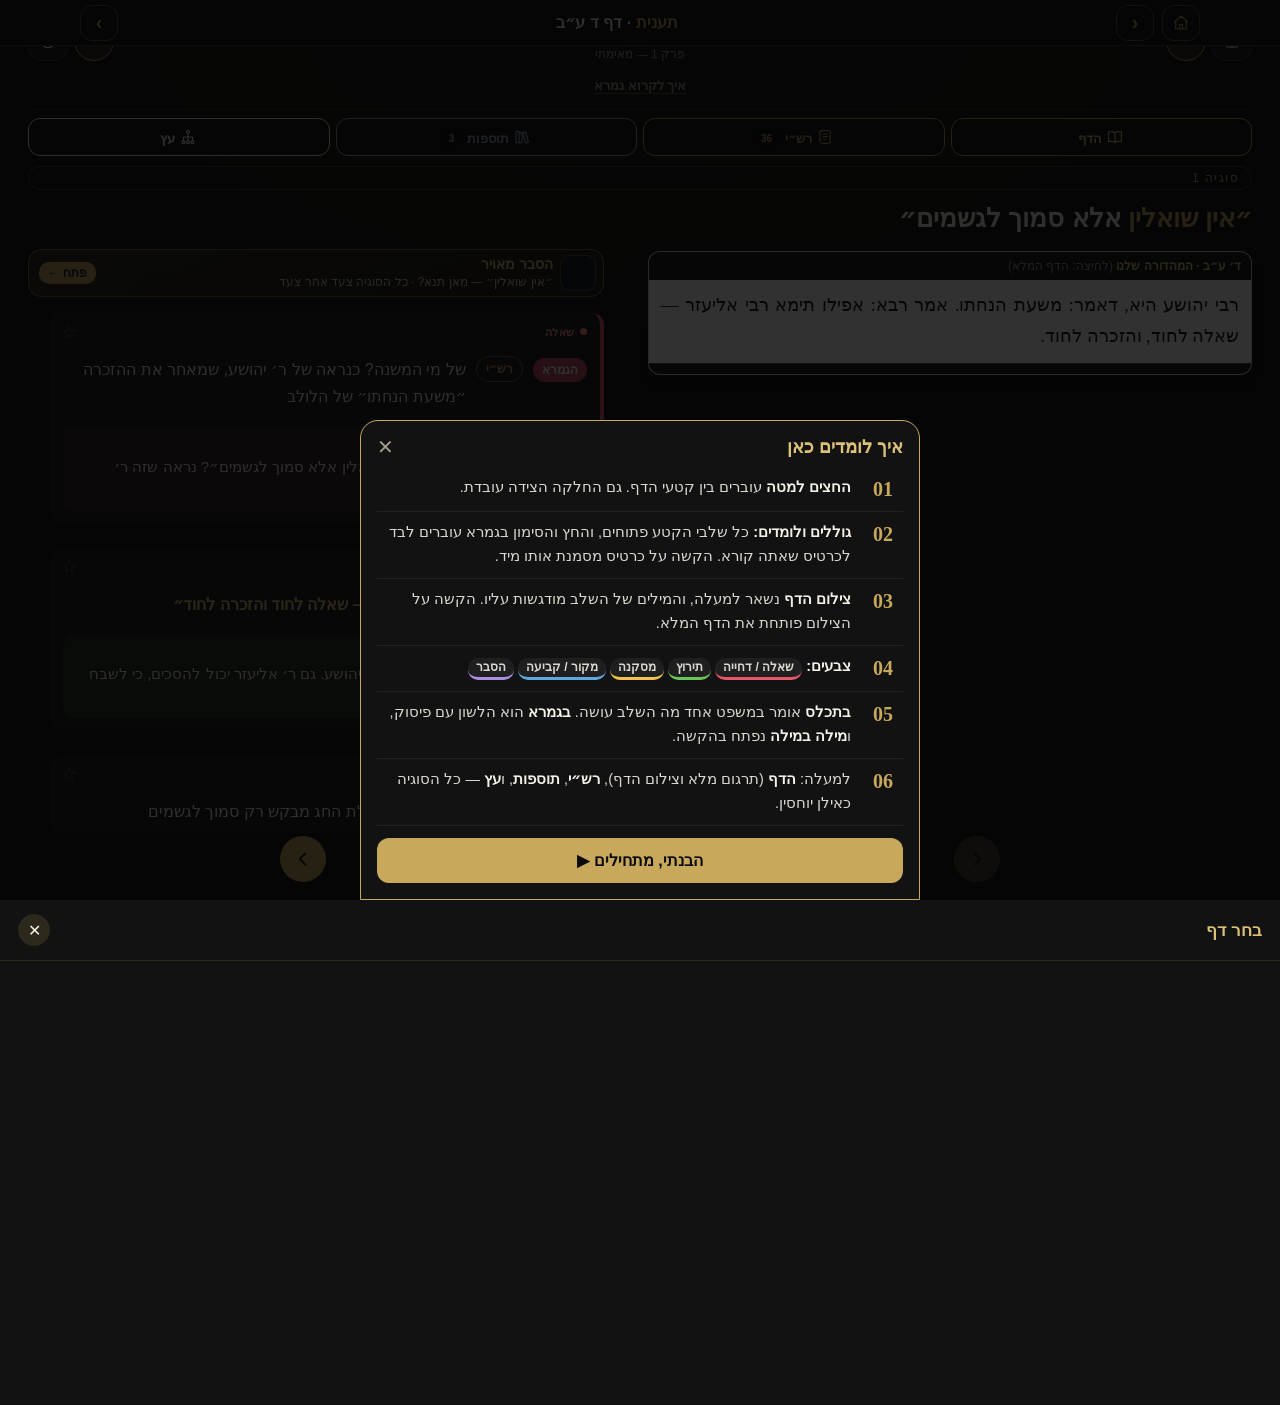
==== taanit.html @ 187f2698 "דף י״א ע״א: כל התוכן, רש״י ותוספות שורה־שורה, עץ, אנשים, ״זה מול זה״, שני איורים Co-Authored-By: Cla" ====
<!DOCTYPE html>
<html lang="he" dir="rtl">
<head>
<!-- ✳️ הקובץ נוצר אוטומטית (.claude/tools/build.py). עורכים רק את המקור. -->
<meta charset="UTF-8">
<meta name="theme-color" content="#0a0a0a">
<!-- 🔒 אבטחה (כמו ביומן של רינת, בלי סיסמה) -->
<meta http-equiv="Content-Security-Policy" content="default-src 'self'; script-src 'self' 'unsafe-inline'; style-src 'self' 'unsafe-inline' https://fonts.googleapis.com; font-src 'self' data: https://fonts.gstatic.com; img-src 'self' data: blob: https://pinto1212121212-create.github.io; connect-src 'self'; media-src 'self'; frame-src 'none'; worker-src 'self'; manifest-src 'self'; object-src 'none'; base-uri 'self'; form-action 'none'; upgrade-insecure-requests">
<meta http-equiv="X-Content-Type-Options" content="nosniff">
<meta name="referrer" content="strict-origin-when-cross-origin">
<meta http-equiv="Permissions-Policy" content="geolocation=(), microphone=(), camera=(), payment=(), usb=()">
<meta name="viewport" content="width=device-width, initial-scale=1.0, viewport-fit=cover">
<title>תענית — אנימציה לכל המסכת</title>
<script>/* כשהלימוד ייפתח בדף המלא — לא מציגים לרגע את התצוגה הרגילה (בלי ״קפיצה״ בכניסה) */
try { if (sessionStorage.getItem('gemara:pomode3') !== '0' && localStorage.getItem('gemara:help') && !/-daf/.test(location.hash)) { document.documentElement.classList.add('po-boot'); setTimeout(() => document.documentElement.classList.remove('po-boot'), 3000); } } catch (e) {}</script>
<style>html.po-boot, html.po-boot body { background: #0a0a0a; } html.po-boot body > *:not(#edOverlay):not(#photoOverlay) { visibility: hidden; }</style>
<link rel="preconnect" href="https://fonts.googleapis.com">
<link rel="preconnect" href="https://fonts.gstatic.com" crossorigin>
<link href="https://fonts.googleapis.com/css2?family=Frank+Ruhl+Libre:wght@400;700;900&display=swap" rel="stylesheet"><link href="https://fonts.googleapis.com/css2?family=Heebo:wght@400;500;700;900&display=swap" rel="stylesheet"><link href="https://fonts.googleapis.com/css2?family=Noto+Rashi+Hebrew:wght@400;700&display=swap" rel="stylesheet">
<link rel="stylesheet" href="theme.css">
<script src="prefs.js"></script>
<link rel="manifest" href="manifest.webmanifest">
<link rel="icon" href="icons/icon-192.png">
<link rel="apple-touch-icon" href="icons/apple-touch-icon.png">
<meta name="apple-mobile-web-app-capable" content="yes">
<meta name="apple-mobile-web-app-title" content="הגמרא שלי">
<meta name="apple-mobile-web-app-status-bar-style" content="black-translucent">
<script>if ('serviceWorker' in navigator && location.protocol === 'https:') { const had = !!navigator.serviceWorker.controller; window.addEventListener('load', () => navigator.serviceWorker.register('sw.js').then(r => r.update()).catch(() => {}));
  // גרסה חדשה של האתר נכנסה לפעולה: טוענים מחדש פעם אחת, כדי שיראו אותה מיד
  navigator.serviceWorker.addEventListener('controllerchange', () => { try { if (had && !sessionStorage.getItem('gemara:swrl')) { sessionStorage.setItem('gemara:swrl', '1'); location.reload(); } } catch (e) {} }); }</script>
<style>
  :root {
    --ink: var(--t-bg);
    --ink-2: var(--t-bg-2);
    --parchment: var(--t-text);
    --parchment-soft: var(--t-text-soft);
    --parchment-dim: var(--t-text-dim);
    --gold: var(--t-gold);
    --gold-bright: var(--t-gold-b);
    --gold-deep: var(--t-gold-deep);
    --gold-shadow: #5a4220;
    --crimson: #c14a5a;
    --crimson-glow: #e87080;
    --sage: #88b27a;
    --sage-glow: #a5cc97;
    --sky: #7fb3d5;
    --sky-glow: #a5cce0;
    --warm: #e89a6d;
    --flame: #ff9844;
    --rashi: #c89568;
    --tosafot: #8fa9c4;
  }

  * { margin: 0; padding: 0; box-sizing: border-box; -webkit-tap-highlight-color: transparent; }

  html, body {
    background: var(--ink);
    color: var(--parchment);
    font-family: 'Heebo', sans-serif;
    min-height: 100vh;
    overflow-x: clip;
    -webkit-font-smoothing: antialiased;
  }

  body {
    background:
      radial-gradient(ellipse at 50% -10%, rgba(200,168,90,0.13) 0%, transparent 55%),
      radial-gradient(ellipse at 100% 100%, rgba(200,168,90,0.10) 0%, transparent 50%),
      linear-gradient(180deg, #0a0a0a 0%, #121212 60%, #0a0a0a 100%);
    min-height: 100vh;
  }

  .app {
    max-width: 720px;
    margin: 0 auto;
    padding: 12px 16px 110px;
  }

  /* ===== Header with navigator ===== */
  header {
    text-align: center;
    padding: 8px 0 14px;
    border-bottom: 1px solid rgba(200,168,90,0.18);
    margin-bottom: 16px;
  }

  .masechet-name {
    font-family: 'Frank Ruhl Libre', serif;
    font-size: clamp(30px, 9vw, 42px);
    line-height: 1.15;
    color: var(--gold-bright);
    font-weight: 900;
    letter-spacing: 0.02em;
    text-shadow: 0 2px 14px rgba(200,168,90,0.25);
    text-wrap: balance;
  }
  .masechet-name small {
    display: block;
    font-family: 'Heebo', sans-serif;
    font-size: 12px;
    font-weight: 700;
    letter-spacing: 0.25em;
    color: var(--gold);
    margin-bottom: 2px;
  }

  .daf-nav {
    display: grid;
    grid-template-columns: auto 1fr auto;
    gap: 10px;
    align-items: center;
    margin-top: 10px;
  }

  .nav-arrow {
    background: rgba(200,168,90,0.15);
    border: 1px solid var(--gold);
    color: var(--gold-bright);
    width: 38px;
    height: 38px;
    border-radius: 50%;
    font-size: 16px;
    cursor: pointer;
    display: flex;
    align-items: center;
    justify-content: center;
    transition: background 0.2s, transform 0.15s;
  }
  .nav-arrow:active { transform: scale(0.92); }
  .nav-arrow:disabled { opacity: 0.3; }

  .daf-display {
    text-align: center;
    cursor: pointer;
  }
  .daf-display:active { opacity: 0.7; }

  .daf-display h1 {
    font-family: 'Frank Ruhl Libre', serif;
    font-weight: 900;
    font-size: clamp(18px, 5vw, 22px);
    color: var(--parchment);
  }

  .daf-display .perek-name {
    font-size: 11px;
    color: var(--parchment-dim);
    margin-top: 2px;
  }

  /* ===== Action bar (Translation/Rashi/Tosafot) ===== */
  .action-bar {
    display: grid;
    grid-template-columns: 1fr 1fr 1fr;
    gap: 8px;
    margin-bottom: 16px;
  }

  .action-btn {
    padding: 12px 8px;
    border-radius: 10px;
    border: 1.5px solid;
    background: rgba(8,8,8,0.5);
    color: var(--parchment);
    font-family: 'Heebo', sans-serif;
    font-weight: 700;
    font-size: 13px;
    cursor: pointer;
    transition: background 0.2s, transform 0.15s;
    display: flex;
    align-items: center;
    justify-content: center;
    gap: 6px;
  }

  .action-btn:active { transform: scale(0.97); }

  .action-btn.trans {
    border-color: var(--gold);
    color: var(--gold-bright);
  }
  .action-btn.trans:hover { background: rgba(200,168,90,0.15); }

  .action-btn.rashi {
    border-color: var(--rashi);
    color: var(--rashi);
  }
  .action-btn.rashi:hover { background: rgba(200,149,104,0.15); }

  .action-btn.tos {
    border-color: var(--tosafot);
    color: var(--tosafot);
  }
  .action-btn.tos:hover { background: rgba(143,169,196,0.15); }

  .action-btn .count {
    background: rgba(0,0,0,0.3);
    padding: 2px 7px;
    border-radius: 10px;
    font-size: 11px;
    font-weight: 700;
  }

  .action-btn.disabled {
    opacity: 0.4;
    cursor: not-allowed;
  }

  /* ===== Translation modal styling ===== */
  .modal.trans { border-top-color: var(--gold); }
  .modal.trans .modal-title { color: var(--gold-bright); }

  .trans-section-header {
    font-weight: 700;
    font-size: 15px;
    color: var(--gold);
    margin: 18px 0 10px;
    padding: 8px 12px;
    background: rgba(200,168,90,0.1);
    border-radius: 6px;
    text-align: center;
    letter-spacing: 0.02em;
  }

  .trans-section-header:first-child { margin-top: 0; }

  .trans-entry {
    margin-bottom: 12px;
    background: rgba(8,8,8,0.6);
    border-radius: 10px;
    padding: 12px 14px;
    border-right: 2px solid var(--gold-deep);
  }

  .trans-aram {
    font-family: 'Frank Ruhl Libre', serif;
    font-size: 17px;
    line-height: 1.85;
    color: var(--gold-bright);
    margin-bottom: 10px;
    padding-bottom: 10px;
    border-bottom: 1px dashed rgba(200,168,90,0.3);
  }

  .trans-heb {
    font-size: 14.5px;
    line-height: 1.75;
    color: var(--parchment-soft);
  }
  .trans-heb strong { color: var(--gold-bright); }

  .trans-summary {
    font-style: italic;
    font-size: 14px;
    color: var(--parchment-dim);
    padding: 10px 14px;
    background: rgba(200,168,90,0.04);
    border-radius: 8px;
    margin-bottom: 12px;
    border-right: 2px dashed var(--gold-deep);
    line-height: 1.65;
  }

  .trans-note {
    margin-top: 16px;
    padding: 10px 14px;
    background: rgba(127,179,213,0.06);
    border: 1px dashed var(--sky);
    border-radius: 8px;
    font-size: 12.5px;
    color: var(--parchment-dim);
    line-height: 1.6;
  }
  .trans-note strong { color: var(--sky-glow); }

  /* ===== Stage ===== */
  .stage { position: relative; min-height: 60vh; }
  .scene { display: none; }
  .scene.active {
    display: block;
    animation: gentleFade 0.3s ease-out both;
  }
  @keyframes gentleFade { from { opacity: 0; } to { opacity: 1; } }

  .scene-tag {
    display: inline-block;
    background: var(--gold-deep);
    color: var(--parchment);
    font-size: 12px;
    font-weight: 700;
    padding: 4px 12px;
    border-radius: 12px;
    margin-bottom: 12px;
  }
  .scene-tag.q { background: var(--crimson); }
  .scene-tag.a { background: var(--sage); color: var(--ink); }
  .scene-tag.surprise { background: var(--flame); color: var(--ink); }

  .scene-title {
    font-family: 'Heebo', sans-serif;
    font-weight: 900;
    font-size: clamp(20px, 5.4vw, 26px);
    color: var(--gold-bright);
    margin-bottom: 12px;
    line-height: 1.25;
  }
  .scene-title .accent { color: var(--parchment); }
  .scene-title .flame-c { color: var(--flame); }
  .scene-title .water-c { color: var(--sky-glow); }

  .story {
    font-size: 16px;
    line-height: 1.8;
    color: var(--parchment-soft);
    margin-bottom: 12px;
  }
  .story p { margin-bottom: 11px; }
  .story strong { color: var(--gold-bright); font-weight: 700; }
  .story em { color: var(--parchment); background: rgba(200,168,90,0.1); padding: 0 4px; border-radius: 3px; font-style: normal; }

  .pic {
    margin: 14px 0;
    padding: 14px 10px;
    background: radial-gradient(ellipse at center, rgba(200,168,90,0.08), transparent 75%);
    border-radius: 12px;
    text-align: center;
  }
  .pic svg { max-width: 100%; height: auto; }
  .pic-caption {
    font-size: 12px;
    color: var(--gold);
    margin-top: 6px;
    font-weight: 500;
  }

  .bubble {
    background: rgba(200,168,90,0.1);
    border: 2px solid var(--gold);
    border-radius: 14px;
    padding: 12px 14px;
    margin: 12px 0;
    font-size: 15px;
    line-height: 1.7;
    color: var(--parchment);
  }
  .bubble.question { border-color: var(--crimson); background: rgba(193,74,90,0.08); }
  .bubble.answer { border-color: var(--sage); background: rgba(136,178,122,0.08); }
  .bubble.surprise { border-color: var(--flame); background: rgba(255,152,68,0.1); }

  .bubble-label {
    display: inline-block;
    font-size: 11px;
    font-weight: 700;
    padding: 3px 10px;
    border-radius: 10px;
    margin-bottom: 6px;
    background: var(--gold);
    color: var(--ink);
  }
  .bubble.question .bubble-label { background: var(--crimson); color: var(--parchment); }
  .bubble.answer .bubble-label { background: var(--sage); color: var(--ink); }
  .bubble.surprise .bubble-label { background: var(--flame); color: var(--ink); }

  .keyidea {
    background: linear-gradient(135deg, rgba(200,168,90,0.12), rgba(200,168,90,0.04));
    border: 2px dashed var(--gold);
    border-radius: 12px;
    padding: 12px 14px;
    margin: 12px 0;
    text-align: center;
  }
  .keyidea-label {
    font-size: 12px;
    color: var(--gold-bright);
    font-weight: 700;
    letter-spacing: 0.1em;
    margin-bottom: 6px;
  }
  .keyidea p { font-size: 15px; line-height: 1.6; color: var(--parchment); }
  .keyidea strong { color: var(--gold-bright); }

  /* List items */
  .m-item {
    display: grid;
    grid-template-columns: 28px 32px 1fr;
    gap: 10px;
    align-items: center;
    padding: 10px 12px;
    background: rgba(8,8,8,0.4);
    border-right: 2px solid var(--gold);
    border-radius: 4px;
    margin-bottom: 6px;
  }
  .m-item .m-num { font-size: 13px; color: var(--gold); text-align: center; font-weight: 700; }
  .m-item svg { width: 28px; height: 28px; color: var(--gold); }
  .m-name { font-weight: 700; font-size: 15px; color: var(--parchment); }
  .m-note { font-size: 11.5px; color: var(--parchment-dim); margin-top: 2px; }

  .vs-grid {
    display: grid;
    grid-template-columns: 1fr 1fr;
    gap: 8px;
    margin: 12px 0;
  }
  .vs-card { padding: 10px; border-radius: 10px; text-align: center; }
  .vs-card.a { background: rgba(200,168,90,0.1); border: 1.5px solid var(--gold); }
  .vs-card.b { background: rgba(127,179,213,0.1); border: 1.5px solid var(--sky); }
  .vs-card .emoji { font-size: 26px; margin-bottom: 4px; }
  .vs-card h5 { font-size: 14px; font-weight: 700; margin-bottom: 3px; }
  .vs-card.a h5 { color: var(--gold-bright); }
  .vs-card.b h5 { color: var(--sky-glow); }
  .vs-card p { font-size: 12.5px; color: var(--parchment-soft); line-height: 1.5; }

  .sage-quote {
    background: rgba(8,8,8,0.5);
    border-left: 3px solid var(--gold-bright);
    border-radius: 4px;
    padding: 10px 12px;
    margin: 10px 0;
  }
  .sage-quote .sage-name { font-weight: 700; color: var(--gold-bright); font-size: 13px; margin-bottom: 4px; }
  .sage-quote p { font-size: 14px; line-height: 1.6; color: var(--parchment); }

  /* ===== Empty state for stubs ===== */
  .stub {
    text-align: center;
    padding: 50px 20px;
  }
  .stub-icon { font-size: 56px; margin-bottom: 14px; opacity: 0.5; }
  .stub h3 {
    font-family: 'Heebo', sans-serif;
    font-weight: 700;
    font-size: 22px;
    color: var(--gold-bright);
    margin-bottom: 8px;
  }
  .stub p {
    color: var(--parchment-dim);
    font-size: 15px;
    line-height: 1.6;
    max-width: 360px;
    margin: 0 auto 20px;
  }
  .stub .stub-perek {
    background: rgba(200,168,90,0.08);
    border: 1px solid rgba(200,168,90,0.25);
    padding: 12px 16px;
    border-radius: 8px;
    display: inline-block;
    margin-top: 10px;
  }
  .stub .stub-perek-label {
    font-size: 11px;
    color: var(--gold);
    letter-spacing: 0.2em;
    margin-bottom: 4px;
  }
  .stub .stub-back { display: inline-block; margin-top: 6px; padding: 10px 18px; min-height: 44px; border-radius: 12px; background: var(--gold, #c8a85a); color: #0a0a0a; font-weight: 800; text-decoration: none; }
  .stub .stub-perek-name {
    font-size: 16px;
    color: var(--parchment);
    font-weight: 700;
  }

  /* ===== Modal ===== */
  .modal-overlay {
    position: fixed;
    inset: 0;
    background: rgba(0,0,0,0.7);
    z-index: 50;
    opacity: 0;
    pointer-events: none;
    transition: opacity 0.25s;
  }
  .modal-overlay.open {
    opacity: 1;
    pointer-events: auto;
  }

  .modal {
    position: fixed;
    bottom: 0;
    right: 0;
    left: 0;
    max-height: 90vh;
    background: var(--ink-2);
    border-top: 2px solid;
    border-radius: 18px 18px 0 0;
    z-index: 51;
    transform: translateY(100%);
    transition: transform 0.3s cubic-bezier(0.2, 0.7, 0.2, 1);
    display: flex;
    flex-direction: column;
  }
  .modal.open { transform: translateY(0); }
  .modal.rashi { border-top-color: var(--rashi); }
  .modal.tos { border-top-color: var(--tosafot); }

  .modal-handle {
    width: 40px;
    height: 4px;
    background: rgba(200,168,90,0.4);
    border-radius: 2px;
    margin: 10px auto 0;
  }

  .modal-header {
    padding: 12px 18px 14px;
    display: flex;
    align-items: center;
    justify-content: space-between;
    border-bottom: 1px solid rgba(200,168,90,0.15);
  }
  .modal-title {
    font-family: 'Heebo', sans-serif;
    font-weight: 900;
    font-size: 20px;
  }
  .modal.rashi .modal-title { color: var(--rashi); }
  .modal.tos .modal-title { color: var(--tosafot); }

  .modal-close {
    background: rgba(200,168,90,0.15);
    border: none;
    color: var(--parchment);
    width: 32px;
    height: 32px;
    border-radius: 50%;
    font-size: 16px;
    cursor: pointer;
  }
  .modal-close:active { transform: scale(0.92); }

  .modal-content {
    overflow-y: auto;
    padding: 16px 18px 24px;
    flex: 1;
    max-width: 720px;
    width: 100%;
    margin: 0 auto;
  }

  .meforesh-entry {
    padding: 12px 14px;
    background: rgba(8,8,8,0.5);
    border-radius: 10px;
    margin-bottom: 10px;
  }
  .modal.rashi .meforesh-entry { border-right: 3px solid var(--rashi); }
  .modal.tos .meforesh-entry { border-right: 3px solid var(--tosafot); }

  .meforesh-dh {
    display: inline-block;
    font-weight: 700;
    font-size: 14px;
    padding: 3px 10px;
    border-radius: 6px;
    margin-bottom: 8px;
  }
  .modal.rashi .meforesh-dh { background: var(--rashi); color: var(--ink); }
  .modal.tos .meforesh-dh { background: var(--tosafot); color: var(--ink); }

  .meforesh-content {
    font-size: 14.5px;
    line-height: 1.7;
    color: var(--parchment-soft);
  }
  .meforesh-content p { margin-bottom: 10px; }
  .meforesh-content p:last-child { margin-bottom: 0; }
  .meforesh-content strong { color: var(--gold-bright); }
  .meforesh-content em { color: var(--parchment); background: rgba(200,168,90,0.08); padding: 0 3px; border-radius: 2px; font-style: normal; }

  /* ===== Kushya animated diagrams (תוספות) ===== */
  .kviz {
    margin: 2px 0 16px;
    padding: 11px 10px 9px;
    background: linear-gradient(180deg, rgba(143,169,196,0.12), rgba(8,8,8,0.45));
    border: 1px solid rgba(143,169,196,0.4);
    border-radius: 12px;
    overflow: hidden;
  }
  .kviz-head {
    font-size: 12px; font-weight: 700; color: var(--tosafot);
    margin-bottom: 8px; display: flex; align-items: center; gap: 5px;
  }
  .kviz-stage {
    position: relative; display: flex; align-items: center; justify-content: center;
    gap: 9px; flex-wrap: wrap; min-height: 86px; padding: 8px 2px 2px;
  }
  .kviz-cap {
    font-size: 12px; color: var(--gold); text-align: center;
    margin-top: 9px; font-weight: 500; line-height: 1.55;
  }
  .kviz-cap strong { color: var(--gold-bright); }
  .knode {
    position: relative; display: flex; flex-direction: column; align-items: center; gap: 2px;
    background: rgba(236,233,226,0.06); border: 1.5px solid var(--parchment-dim);
    border-radius: 10px; padding: 7px 9px; min-width: 54px;
    font-size: 11px; font-weight: 600; color: var(--parchment-soft); text-align: center; line-height: 1.3;
  }
  .knode .kemoji { font-size: 22px; line-height: 1; }
  .knode.good { border-color: var(--sage); color: var(--sage-glow); background: rgba(136,178,122,0.13); }
  .knode.bad  { border-color: var(--crimson); color: var(--crimson-glow); background: rgba(193,74,90,0.13); }
  .knode.gold { border-color: var(--gold); color: var(--gold-bright); background: rgba(200,168,90,0.13); }
  .karrow { color: var(--gold); font-size: 22px; font-weight: 700; }
  .kverdict {
    position: absolute; top: -9px; left: -9px; width: 22px; height: 22px;
    border-radius: 50%; display: flex; align-items: center; justify-content: center;
    font-size: 13px; font-weight: 800; opacity: 0; z-index: 3;
  }
  .kverdict.good { background: var(--sage); color: var(--ink); }
  .kverdict.bad  { background: var(--crimson); color: #fff; }
  .ktag { font-size: 10px; font-weight: 800; padding: 2px 7px; border-radius: 20px; }
  .ktag.red   { background: var(--crimson); color: #fff; }
  .ktag.green { background: var(--sage); color: var(--ink); }
  .kstamp {
    position: absolute; top: -13px; left: 50%; background: var(--crimson); color: #fff;
    font-size: 10px; font-weight: 800; padding: 3px 8px; border-radius: 6px;
    box-shadow: 0 2px 6px rgba(0,0,0,.45); white-space: nowrap; z-index: 3;
  }
  .kbar {
    position: relative; width: 86%; height: 34px; border: 1.5px solid var(--gold);
    border-radius: 8px; overflow: hidden; background: rgba(236,233,226,0.05);
  }
  .kbar-fill {
    position: absolute; top: 0; right: 0; height: 100%; width: 0;
    background: linear-gradient(270deg, var(--crimson), var(--crimson-glow)); opacity: .55;
  }
  .kbar-lbl { position: absolute; top: 50%; transform: translateY(-50%); font-size: 11px; font-weight: 700; color: var(--parchment); z-index: 2; }
  .kchip { font-size: 11px; font-weight: 700; padding: 4px 9px; border-radius: 8px; }
  .kchip.ok { background: rgba(136,178,122,0.18); color: var(--sage-glow); border: 1px solid var(--sage); animation: kFade 3.5s ease-in-out infinite; }
  .kchip.no { background: rgba(193,74,90,0.18); color: var(--crimson-glow); border: 1px solid var(--crimson); }
  .kdots { display: inline-flex; gap: 4px; }
  .kd { width: 11px; height: 11px; border-radius: 50%; border: 1.5px solid var(--parchment-dim); background: transparent; display: inline-block; }
  .kd.on { background: var(--crimson); border-color: var(--crimson); }
  .trans-entry .kviz { margin: 12px 0 2px; }
  .trans-summary .kviz { margin: 12px 0 0; }

  @keyframes kFade   { 0%,15%{opacity:0} 35%,100%{opacity:1} }
  @keyframes kPulse  { 0%,100%{transform:scale(1)} 50%{transform:scale(1.13)} }
  @keyframes kFloatUp{ 0%,30%{transform:translateY(0);opacity:1} 75%{transform:translateY(-34px);opacity:0} 100%{opacity:0} }
  @keyframes kShake  { 0%,100%{transform:translateX(0)} 25%{transform:translateX(-4px)} 50%{transform:translateX(4px)} 75%{transform:translateX(-3px)} }
  @keyframes kBleed  { 0%,18%{width:0} 68%,100%{width:100%} }
  @keyframes kAppear { 0%,50%{opacity:0;transform:scale(.4)} 66%{opacity:1;transform:scale(1.25)} 80%,100%{opacity:1;transform:scale(1)} }
  @keyframes kFlash  { 0%,100%{opacity:.25} 50%{opacity:1} }
  @keyframes kStampC { 0%,40%{transform:translateX(-50%) translateY(-22px) scale(1.5);opacity:0} 56%{transform:translateX(-50%) translateY(0) scale(1);opacity:1} 70%{transform:translateX(-50%) scale(1.12)} 85%,100%{transform:translateX(-50%) scale(1);opacity:1} }

  .modal-empty {
    text-align: center;
    padding: 30px 20px;
    color: var(--parchment-dim);
  }
  .modal-empty .e-icon { font-size: 36px; margin-bottom: 10px; opacity: 0.5; }

  /* ===== Daf picker modal ===== */
  .picker-modal {
    position: fixed;
    inset: 0;
    background: var(--ink-2);
    z-index: 60;
    transform: translateY(100%);
    transition: transform 0.3s cubic-bezier(0.2, 0.7, 0.2, 1);
    display: flex;
    flex-direction: column;
  }
  .picker-modal.open { transform: translateY(0); }
  .picker-modal.po-pk { z-index: 95; }
  .daf-btn:disabled { opacity: .35; }
  .po-pick { cursor: pointer; border-radius: 10px; padding: 4px 6px; }
  .po-pick i { font-style: normal; color: var(--gold); font-size: .8em; margin-inline-start: 4px; }

  .picker-header {
    padding: 14px 18px;
    border-bottom: 1px solid rgba(200,168,90,0.15);
    display: flex;
    align-items: center;
    justify-content: space-between;
  }

  .picker-title {
    font-weight: 700;
    font-size: 17px;
    color: var(--gold-bright);
  }

  .picker-content {
    overflow-y: auto;
    padding: 14px 18px 24px;
    flex: 1;
  }

  .perek-section {
    margin-bottom: 16px;
  }

  .perek-header {
    font-weight: 700;
    font-size: 14px;
    color: var(--gold);
    margin-bottom: 8px;
    padding: 0 4px;
  }

  .daf-grid {
    display: grid;
    grid-template-columns: repeat(auto-fill, minmax(58px, 1fr));
    gap: 6px;
  }

  .daf-btn {
    padding: 10px 4px;
    background: rgba(8,8,8,0.5);
    border: 1px solid rgba(200,168,90,0.2);
    border-radius: 6px;
    color: var(--parchment);
    font-family: 'Heebo', sans-serif;
    font-weight: 700;
    font-size: 13px;
    cursor: pointer;
    text-align: center;
    transition: background 0.2s;
  }
  .daf-btn:active { transform: scale(0.95); }
  .daf-btn.current {
    background: var(--gold);
    color: var(--ink);
    border-color: var(--gold);
  }
  .daf-btn.has-content::after {
    content: "•";
    display: block;
    color: var(--sage-glow);
    font-size: 11px;
    margin-top: -2px;
  }

  /* ===== Bottom navigation ===== */
  .nav {
    position: fixed;
    bottom: 0;
    right: 0;
    left: 0;
    background: linear-gradient(180deg, transparent, var(--ink) 40%);
    padding: 22px 18px 18px;
    z-index: 10;
  }

  .nav-inner {
    max-width: 720px;
    margin: 0 auto;
    display: grid;
    grid-template-columns: auto 1fr auto;
    gap: 12px;
    align-items: center;
  }

  .nav-btn {
    background: var(--gold);
    color: var(--ink);
    border: none;
    width: 46px;
    height: 46px;
    border-radius: 50%;
    font-size: 20px;
    cursor: pointer;
    transition: background 0.2s, transform 0.15s;
    display: flex;
    align-items: center;
    justify-content: center;
    font-weight: 700;
    box-shadow: 0 4px 14px rgba(0,0,0,0.4);
  }
  .nav-btn:active { transform: scale(0.92); }
  .nav-btn:disabled { opacity: 0.3; }

  .progress {
    display: flex;
    gap: 5px;
    justify-content: center;
    align-items: center;
    flex-wrap: wrap;
  }
  .dot {
    width: 7px;
    height: 7px;
    border-radius: 50%;
    background: rgba(200,168,90,0.3);
    transition: background 0.25s, width 0.25s, border-radius 0.25s;
    cursor: pointer;
  }
  .dot.active {
    background: var(--gold);
    width: 20px;
    border-radius: 4px;
  }

  .scene-counter { direction: ltr; unicode-bidi: isolate; }
  .scene-counter {
    text-align: center;
    font-size: 11px;
    color: var(--parchment-dim);
    margin-top: 10px;
  }

  /* ===== Tabs ===== */
  .tabs {
    display: grid;
    grid-template-columns: 1fr 1fr;
    gap: 6px;
    margin-top: 12px;
    padding: 4px;
    background: rgba(8,8,8,0.5);
    border-radius: 12px;
    border: 1px solid rgba(200,168,90,0.18);
  }

  .tab {
    padding: 10px 8px;
    background: transparent;
    border: none;
    color: var(--parchment-dim);
    font-family: 'Heebo', sans-serif;
    font-weight: 700;
    font-size: 14px;
    border-radius: 8px;
    cursor: pointer;
    transition: background 0.25s, color 0.25s;
  }
  .tab:active { transform: scale(0.97); }
  .tab.active {
    background: var(--gold-deep);
    color: var(--parchment);
  }

  /* Hide masechet-only sections when in tutorial mode */
  body.tutorial-mode .masechet-only { display: none; }

  /* ===== Tutorial: terms (clickable Aramaic) ===== */
  .term {
    cursor: pointer;
    padding: 2px 6px;
    border-radius: 5px;
    transition: background 0.2s;
    border-bottom: 2px dotted;
    display: inline-block;
  }
  .term.statement { background: rgba(200,168,90,0.15); border-color: var(--gold); color: var(--gold-bright); }
  .term.question { background: rgba(193,74,90,0.15); border-color: var(--crimson); color: var(--crimson-glow); }
  .term.answer { background: rgba(136,178,122,0.15); border-color: var(--sage); color: var(--sage-glow); }
  .term.source { background: rgba(127,179,213,0.15); border-color: var(--sky); color: var(--sky-glow); }
  .term.distinction { background: rgba(176,143,196,0.15); border-color: #b08fc4; color: #b08fc4; }
  .term.conclusion { background: rgba(232,154,109,0.15); border-color: var(--warm); color: var(--warm); }
  .term:active { transform: scale(0.95); }

  /* ===== Tutorial: gemara text block ===== */
  .gem-block {
    background: rgba(236,233,226,0.04);
    border: 1px solid rgba(200,168,90,0.25);
    border-radius: 10px;
    padding: 14px 16px;
    margin: 12px 0;
    font-family: 'Frank Ruhl Libre', serif;
    font-size: 18px;
    line-height: 2;
    color: var(--parchment);
  }

  /* ===== Tutorial: step-by-step ===== */
  .step {
    display: grid;
    grid-template-columns: 32px 1fr;
    gap: 12px;
    margin-bottom: 10px;
    padding: 12px 14px;
    background: rgba(8,8,8,0.5);
    border-radius: 10px;
    border-right: 3px solid var(--gold);
  }
  .step-num {
    font-weight: 700;
    color: var(--gold);
    font-size: 16px;
    text-align: center;
    padding-top: 2px;
  }
  .step-aram {
    font-family: 'Frank Ruhl Libre', serif;
    font-size: 17px;
    color: var(--gold-bright);
    font-weight: 700;
    margin-bottom: 4px;
  }
  .step-trans {
    font-size: 13px;
    color: var(--parchment-soft);
    margin-bottom: 6px;
  }
  .step-fn {
    display: inline-block;
    font-size: 11px;
    padding: 2px 8px;
    border-radius: 4px;
    margin-bottom: 6px;
    font-weight: 700;
  }
  .step-fn.statement { background: rgba(200,168,90,0.2); color: var(--gold-bright); }
  .step-fn.question { background: rgba(193,74,90,0.2); color: var(--crimson-glow); }
  .step-fn.answer { background: rgba(136,178,122,0.2); color: var(--sage-glow); }
  .step-fn.source { background: rgba(127,179,213,0.2); color: var(--sky-glow); }
  .step-fn.distinction { background: rgba(176,143,196,0.2); color: #b08fc4; }
  .step-fn.conclusion { background: rgba(232,154,109,0.2); color: var(--warm); }
  .step-expl {
    font-size: 14px;
    color: var(--parchment-soft);
    line-height: 1.6;
    margin-top: 4px;
  }
  .step-expl strong { color: var(--gold-bright); }
  .step-expl em { color: var(--parchment); font-style: normal; }

  /* ===== Tutorial: vocab cards ===== */
  .vocab-card {
    background: rgba(8,8,8,0.4);
    border: 1px solid rgba(200,168,90,0.2);
    border-radius: 10px;
    padding: 12px 14px;
    margin-bottom: 10px;
  }
  .vocab-aram {
    font-family: 'Frank Ruhl Libre', serif;
    font-size: 20px;
    font-weight: 700;
    color: var(--gold-bright);
    margin-bottom: 4px;
  }
  .vocab-pron {
    font-size: 11px;
    color: var(--parchment-dim);
    font-style: italic;
    margin-bottom: 6px;
  }
  .vocab-mean {
    font-size: 14.5px;
    color: var(--parchment);
    margin-bottom: 6px;
  }
  .vocab-fn {
    font-size: 12px;
    color: var(--gold);
    font-weight: 700;
  }
  .vocab-example {
    margin-top: 8px;
    padding: 8px 10px;
    background: rgba(236,233,226,0.04);
    border-right: 2px solid var(--gold);
    border-radius: 4px;
    font-size: 13px;
    line-height: 1.6;
  }
  .vocab-example em {
    font-family: 'Frank Ruhl Libre', serif;
    color: var(--gold-bright);
    font-weight: 700;
    font-style: normal;
  }

  /* ===== Tutorial: patterns ===== */
  .pattern {
    background: rgba(200,168,90,0.05);
    border-radius: 10px;
    padding: 12px;
    margin: 12px 0;
  }
  .pattern-title {
    font-weight: 700;
    font-size: 14px;
    color: var(--gold-bright);
    margin-bottom: 8px;
  }
  .pattern-flow {
    display: flex;
    flex-direction: column;
    gap: 5px;
  }
  .pattern-step {
    display: grid;
    grid-template-columns: 32px 1fr;
    gap: 10px;
    align-items: center;
    padding: 7px 10px;
    border-radius: 6px;
  }
  .pattern-step.q { background: rgba(193,74,90,0.1); border-right: 2px solid var(--crimson); }
  .pattern-step.a { background: rgba(136,178,122,0.1); border-right: 2px solid var(--sage); }
  .pattern-step.s { background: rgba(127,179,213,0.1); border-right: 2px solid var(--sky); }
  .pattern-step.d { background: rgba(176,143,196,0.1); border-right: 2px solid #b08fc4; }
  .pattern-step .p-icon { font-size: 16px; text-align: center; }
  .pattern-step .p-label {
    font-size: 12.5px;
    font-weight: 700;
    color: var(--parchment);
  }
  .pattern-step .p-label small {
    display: block;
    font-weight: 400;
    font-size: 11px;
    color: var(--parchment-dim);
    margin-top: 2px;
  }
  .pattern-arrow {
    text-align: center;
    color: var(--gold);
    font-size: 11px;
  }

  /* ===== Tutorial: tip box ===== */
  .tip {
    background: linear-gradient(135deg, rgba(200,168,90,0.12), rgba(200,168,90,0.04));
    border: 1px dashed var(--gold);
    border-radius: 10px;
    padding: 12px 14px;
    margin: 12px 0;
  }
  .tip-label {
    font-size: 12px;
    color: var(--gold-bright);
    font-weight: 700;
    letter-spacing: 0.1em;
    margin-bottom: 6px;
  }
  .tip p {
    font-size: 14.5px;
    line-height: 1.65;
    color: var(--parchment-soft);
  }

  /* ===== Tutorial: legend ===== */
  .legend {
    display: grid;
    grid-template-columns: 1fr 1fr;
    gap: 6px;
    margin: 10px 0;
  }
  .legend-item {
    display: flex;
    align-items: center;
    gap: 7px;
    font-size: 12px;
    padding: 7px 9px;
    border-radius: 6px;
  }
  .legend-item .l-dot {
    width: 12px;
    height: 12px;
    border-radius: 50%;
    flex-shrink: 0;
  }
  .legend-item.statement { background: rgba(200,168,90,0.08); }
  .legend-item.statement .l-dot { background: var(--gold); }
  .legend-item.question { background: rgba(193,74,90,0.08); }
  .legend-item.question .l-dot { background: var(--crimson); }
  .legend-item.answer { background: rgba(136,178,122,0.08); }
  .legend-item.answer .l-dot { background: var(--sage); }
  .legend-item.source { background: rgba(127,179,213,0.08); }
  .legend-item.source .l-dot { background: var(--sky); }
  .legend-item.distinction { background: rgba(176,143,196,0.08); }
  .legend-item.distinction .l-dot { background: #b08fc4; }
  .legend-item.conclusion { background: rgba(232,154,109,0.08); }
  .legend-item.conclusion .l-dot { background: var(--warm); }

  /* ===== Term modal ===== */
  .modal.term { border-top-color: var(--gold); }
  .modal.term .modal-title { color: var(--gold-bright); }

  .modal-aram-big {
    font-family: 'Frank Ruhl Libre', serif;
    font-size: 28px;
    font-weight: 700;
    color: var(--gold-bright);
    margin-bottom: 6px;
  }
  .modal-pron {
    font-size: 11px;
    color: var(--parchment-dim);
    font-style: italic;
    margin-bottom: 10px;
  }
  .modal-fn-badge {
    display: inline-block;
    padding: 3px 10px;
    border-radius: 6px;
    font-size: 12px;
    font-weight: 700;
    margin-bottom: 10px;
  }
  .modal-mean-text {
    font-size: 15px;
    color: var(--parchment);
    margin-bottom: 12px;
    line-height: 1.6;
  }
  .modal-use {
    font-size: 14px;
    line-height: 1.7;
    color: var(--parchment-soft);
  }
  .modal-use strong { color: var(--gold-bright); }
  .modal-use em { color: var(--parchment); font-style: normal; }

  /* ===== Kid-friendly explanation boxes ===== */
  .kid-box {
    margin: 14px 0;
    padding: 14px 16px;
    border-radius: 14px;
    border-right: 4px solid;
  }
  .kid-box.setup { background: rgba(200,168,90,0.1); border-color: var(--gold); }
  .kid-box.question { background: rgba(193,74,90,0.1); border-color: var(--crimson); }
  .kid-box.answer { background: rgba(136,178,122,0.1); border-color: var(--sage); }
  .kid-box.bigidea { background: rgba(127,179,213,0.1); border-color: var(--sky); }
  .kid-box.surprise { background: rgba(255,152,68,0.1); border-color: var(--flame); }

  .kid-box .kid-icon {
    font-size: 36px;
    line-height: 1;
    margin-bottom: 6px;
  }
  .kid-box .kid-label {
    font-size: 13px;
    font-weight: 700;
    margin-bottom: 10px;
    letter-spacing: 0.05em;
  }
  .kid-box.setup .kid-label { color: var(--gold-bright); }
  .kid-box.question .kid-label { color: var(--crimson-glow); }
  .kid-box.answer .kid-label { color: var(--sage-glow); }
  .kid-box.bigidea .kid-label { color: var(--sky-glow); }
  .kid-box.surprise .kid-label { color: var(--flame); }

  .kid-box p {
    font-size: 16px;
    line-height: 1.8;
    color: var(--parchment);
    margin-bottom: 10px;
  }
  .kid-box p:last-child { margin-bottom: 0; }
  .kid-box strong { color: var(--gold-bright); }
  .kid-box em { color: var(--parchment-soft); font-style: italic; }

  @keyframes flicker { 0%, 100% { opacity: 0.7; } 50% { opacity: 1; } }
  .flame-anim { animation: flicker 2s ease-in-out infinite; }

  @media (max-width: 380px) {
    .vs-grid { grid-template-columns: 1fr; }
    .action-btn { font-size: 13px; padding: 10px 8px; }
  }

  /* ===== Taanit additions ===== */
  .nl-pt.first { transform: translateX(0); text-align: right; }
  .nl-pt.first::before { right: 6px; transform: none; }
  .day-strip { display: flex; gap: 3px; direction: ltr; flex-direction: row-reverse; }
  .ds-d { width: 38px; padding: 5px 0; border-radius: 7px; text-align: center; font-size: 12px; font-weight: 800;
    background: rgba(127,179,213,0.15); color: var(--sky-glow); animation: kFade 4s infinite both; }
  .ds-d span { display: block; font-size: 13px; }
  .ds-d.edge { background: rgba(200,168,90,0.3); color: var(--gold-bright); }
  .map-table { display: grid; grid-template-columns: 58px 1fr 1fr 52px; gap: 4px; font-size: 11.5px; line-height: 1.45; margin: 10px 0; }
  .mt-h { font-weight: 800; color: var(--gold); padding: 4px 2px; }
  .mt-n { font-weight: 800; color: var(--gold-bright); padding: 6px 2px; }
  .mt-c { background: rgba(236,233,226,0.05); border-radius: 6px; padding: 6px; color: var(--parchment-soft); min-width: 0; }
  .mt-c.no { color: var(--crimson-glow); text-align: center; }
  .mt-c.ok { color: var(--sage-glow); text-align: center; background: rgba(136,178,122,0.15); }

  .daf-src { margin: 4px 0 16px; border: 1px solid rgba(200,168,90,0.35); border-radius: 12px; overflow: hidden; background: #efe9dc; }
  .daf-src figcaption { font-size: 12px; font-weight: 700; color: var(--gold-bright); background: var(--ink-2); padding: 7px 10px; }
  .daf-src figcaption span { font-weight: 400; color: var(--parchment-dim); }
  .photo-btn { width: 100%; margin-bottom: 12px; padding: 11px; border-radius: 10px; border: 1px solid var(--gold);
    background: rgba(200,168,90,0.12); color: var(--gold-bright); font-family: inherit; font-weight: 700; font-size: 14px; cursor: pointer; }
  .photo-overlay { position: fixed; inset: 0; z-index: 80; background: rgba(4,4,4,0.96); display: none; flex-direction: column; }
  .photo-overlay.open { display: flex; }
  .po-bar { display: flex; justify-content: space-between; align-items: center; padding: 10px 14px; color: var(--gold-bright); font-weight: 700; }
  .po-scroll { flex: 1; min-height: 0; overflow: auto; padding: 0 8px 20px; touch-action: pan-x pan-y; overscroll-behavior: contain; }
  .photo-overlay { -webkit-text-size-adjust: 100%; text-size-adjust: 100%; touch-action: pan-x pan-y; }
  .photo-overlay > * { max-width: 100vw; box-sizing: border-box; }
  .po-wrap { position: relative; width: 100%; max-width: 720px; margin: 0 auto; }
  .po-wrap.zoom { width: 230%; max-width: none; }
  .po-hint { text-align: center; font-size: 12px; color: var(--parchment-dim); padding: 6px 0 calc(8px + env(safe-area-inset-bottom, 0px)); }
  .po-wrap img { display: block; width: 100%; height: auto; border-radius: 6px; }
  .po-all { position: absolute; outline: 2px dashed rgba(70,140,60,0.95); outline-offset: 2px; border-radius: 4px; }
  .po-all span { position: absolute; top: 2px; right: 2px; background: var(--sage); color: var(--ink); font-size: 11px; font-weight: 800;
    border-radius: 9px; padding: 0 6px; }
  .po-mark { position: absolute; border-radius: 6px; pointer-events: none;
    outline: 2.5px solid var(--flame); outline-offset: 3px; background: rgba(255,196,64,0.22); mix-blend-mode: multiply;
    box-shadow: 0 0 0 9999px rgba(0,0,0,0.18); animation: kFlash 2s infinite; }

  /* ===== beats ===== */
  .beats { display: flex; flex-direction: column; gap: 12px; margin: 6px 0 4px; }
  .beat { display: none; position: relative; gap: 10px; align-items: flex-start; padding: 11px 13px;
    border-radius: 12px; background: rgba(236,233,226,0.05); border-right: 4px solid var(--parchment-dim);
    font-size: 16px; line-height: 1.6; }
  .beat.on { display: flex; flex-wrap: wrap; animation: beatIn .45s cubic-bezier(.2,.8,.3,1) both; }
  .beat.on:not(:first-child)::before { display: none; }
  .beat-old-connector { content: ""; position: absolute; top: -12px; right: 26px; width: 2px; height: 12px;
    background: rgba(200,168,90,0.35); }
  .beat.new { box-shadow: 0 0 0 1px rgba(200,168,90,0.45), 0 6px 18px rgba(0,0,0,0.35); }
  @keyframes beatIn { from { opacity: 0; transform: translateY(14px) scale(.97); } to { opacity: 1; transform: none; } }
  .bt-who { flex: 0 0 auto; font-size: 11.5px; font-weight: 800; padding: 3px 9px; border-radius: 20px; margin-top: 2px;
    background: rgba(236,233,226,0.12); color: var(--parchment-soft); white-space: nowrap; }
  .bt-txt { flex: 1; min-width: 0; color: var(--parchment); }
  .bt-txt b { color: var(--gold-bright); }
  .bt-q { border-right-color: var(--crimson); } .bt-q .bt-who { background: var(--crimson); color: #fff; }
  .bt-x { border-right-color: var(--crimson); background: rgba(193,74,90,0.08); } .bt-x .bt-who { background: rgba(193,74,90,0.35); color: var(--crimson-glow); }
  .bt-a { border-right-color: var(--sage); } .bt-a .bt-who { background: var(--sage); color: var(--ink); }
  .bt-s { border-right-color: var(--gold); } .bt-s .bt-who { background: var(--gold); color: var(--ink); }
  .bt-n { border-right-color: var(--parchment-dim); }
  .bt-k { border-right-color: var(--sky); background: rgba(127,179,213,0.09); } .bt-k .bt-who { background: var(--sky); color: var(--ink); }
  .step-ctl { display: flex; gap: 8px; margin: 14px 0 6px; padding: 4px; overflow: hidden; }
  .step-ctl[hidden] { display: none; }
  .step-next { flex: 1; padding: 12px; border-radius: 12px; border: none; background: var(--gold); color: var(--ink);
    font-family: inherit; font-weight: 800; font-size: 15px; cursor: pointer; animation: stepGlow 2.4s ease-in-out infinite; min-width: 0; }
  @keyframes stepGlow { 0%,100% { box-shadow: 0 0 0 0 rgba(200,168,90,0.0); } 50% { box-shadow: 0 0 0 4px rgba(200,168,90,0.28); } }
  .step-n { font-weight: 500; opacity: .7; font-size: 12px; direction: ltr; unicode-bidi: isolate; display: inline-block; }
  .step-all { padding: 12px 14px; border-radius: 12px; border: 1px solid rgba(200,168,90,0.4); background: transparent;
    color: var(--parchment-dim); font-family: inherit; font-size: 13px; cursor: pointer; }
  .beats { cursor: pointer; }
  .next-sec { display: block; width: 100%; margin-top: 16px; padding: 12px; border-radius: 12px;
    border: 1.5px solid var(--gold); background: transparent; color: var(--gold-bright);
    font-family: inherit; font-weight: 800; font-size: 15px; cursor: pointer; }
  .next-sec[hidden] { display: none; }
  .step-ctl { display: none !important; }
  .after { display: none; }
  .after.on { display: block; animation: beatIn .5s ease-out both; }
  .after .kviz { margin-top: 14px; }
  .bottom-line { margin-top: 14px; padding: 12px 14px; border-radius: 12px; border: 1.5px solid var(--gold);
    background: rgba(200,168,90,0.1); font-size: 15px; font-weight: 600; line-height: 1.6; color: var(--parchment); }
  .bottom-line span { display: block; font-size: 11px; font-weight: 800; letter-spacing: .5px; color: var(--gold); margin-bottom: 2px; }
  .kviz small { opacity: .72; font-weight: 500; }
  @media (prefers-reduced-motion: reduce) { .beat.on, .after.on, .step-next { animation: none; } }

  /* ===== חץ מההסבר לגמרא ===== */
  .daf-src { position: sticky; top: env(safe-area-inset-top, 0px); z-index: 5; box-shadow: 0 8px 18px rgba(0,0,0,0.45); }
  .src-wrap { max-height: 34vh; overflow-y: auto; scroll-behavior: smooth; overscroll-behavior: contain; }
  .src-inner { position: relative; }
  .src-inner img { display: block; width: 100%; height: auto; cursor: zoom-in; }
  .src-dim { position: absolute; inset: 0; background: rgba(250,246,236,0.55); pointer-events: none; animation: hlIn .35s ease-out both; }
  .src-hl { position: absolute; pointer-events: none; border-radius: 3px; z-index: 1;
    --hc: 255,196,64; --hl: 230,110,20;
    background-color: rgba(var(--hc),0.75); background-blend-mode: multiply; background-repeat: no-repeat;
    filter: contrast(1.6) saturate(1.3);
    box-shadow: 0 0 0 1.5px rgba(var(--hl),0.9), 0 2px 8px rgba(0,0,0,0.25);
    border-bottom: 2.5px solid rgba(var(--hl),0.95); animation: hlIn .35s ease-out both; }
  .src-hl.hl-q, .src-hl.hl-x { --hc: 255,150,160; --hl: 200,30,50; }
  .src-hl.hl-a { --hc: 160,225,140; --hl: 40,140,40; }
  .src-hl.hl-c { --hc: 255,210,80; --hl: 200,140,0; }
  .src-hl.hl-n, .src-hl.hl-s { --hc: 160,205,240; --hl: 40,110,190; }
  .src-hl.hl-k { --hc: 205,180,240; --hl: 120,70,190; }
  @keyframes hlIn { from { opacity: 0; } to { opacity: 1; } }
  .beats { margin-left: 22px; }
  .beat.focus { box-shadow: 0 0 0 2px rgba(200,168,90,0.7), 0 6px 18px rgba(0,0,0,0.35); }
  .bt-pin { flex: 0 0 auto; margin-right: auto; border: none; background: transparent; font-size: 15px; cursor: pointer;
    opacity: .5; padding: 0 2px; line-height: 1.6; }
  .bt-pin:hover, .beat.new .bt-pin { opacity: 1; }
  .beat-arrow { position: fixed; inset: 0; width: 100%; height: 100%; pointer-events: none; z-index: 6; overflow: visible; }
  .ba-line { fill: none; stroke: var(--flame); stroke-width: 2.5; stroke-linecap: round; stroke-linejoin: round;
    filter: drop-shadow(0 0 3px rgba(255,152,68,0.6)); }
  .ba-line.draw { stroke-dasharray: 1600; stroke-dashoffset: 1600; animation: baDraw .6s ease-out forwards; }
  @keyframes baDraw { to { stroke-dashoffset: 0; } }
  .ba-head, .ba-dot { fill: var(--flame); }
  .beat-arrow { --ac: var(--flame); }
  .beat-arrow.ar-q, .beat-arrow.ar-x { --ac: #e8566a; }
  .beat-arrow.ar-a { --ac: #6cc35a; }
  .beat-arrow.ar-c { --ac: #f2c14e; }
  .beat-arrow.ar-n, .beat-arrow.ar-s { --ac: #5ea8e0; }
  .beat-arrow.ar-k { --ac: #a98de0; }
  .beat-arrow .ba-line { stroke: var(--ac); filter: drop-shadow(0 0 3px var(--ac)); }
  .beat-arrow .ba-head, .beat-arrow .ba-dot { fill: var(--ac); }
  body.tutorial-mode .beat-arrow { display: none; }
  @media (prefers-reduced-motion: reduce) { .ba-line.draw { animation: none; stroke-dashoffset: 0; } }

  /* ===== מילה במילה ===== */
  .wbw { flex: 1 0 100%; display: flex; flex-wrap: wrap; justify-content: flex-start; gap: 5px 7px; margin-top: 9px; padding: 8px 9px 7px; border-radius: 10px;
    background: rgba(236,233,226,0.06); border: 1px dashed rgba(200,168,90,0.28); direction: rtl; }
  .ww { display: inline-flex; flex-direction: column; align-items: center; text-align: center; max-width: 100%;
    padding: 2px 6px 3px; border-radius: 7px; background: rgba(8,8,8,0.35); }
  .ww b { font-family: 'Frank Ruhl Libre', serif; font-size: 16px; font-weight: 700; color: var(--gold-bright); line-height: 1.3; }
  .ww i { font-style: normal; font-size: 11.5px; color: var(--parchment-soft); line-height: 1.35; }
  .beat:not(.new) .wbw { opacity: .85; }
  .wg { display: inline-flex; flex-direction: column; max-width: 100%; border-radius: 8px;
    border: 1px solid rgba(200,168,90,0.3); background: rgba(8,8,8,0.25); padding: 3px 3px 4px; }
  .wg-words { display: flex; flex-wrap: wrap; gap: 3px; }
  .wg .ww { background: transparent; padding: 1px 4px; }
  .wg-mean { font-size: 11.5px; color: var(--sage-glow); text-align: center; padding: 2px 4px 0;
    border-top: 1px dotted rgba(200,168,90,0.3); margin-top: 2px; }


  /* ===== מהלך הגמרא ===== */
  .beats { gap: 0 !important; }
  .beat.on { margin: 0; }
  .blink { display: none; align-items: center; gap: 8px; padding: 4px 18px; color: var(--gold); font-size: 12.5px; font-weight: 700; }
  .blink.on { display: flex; animation: beatIn .4s ease-out both; }
  .bl-arrow { font-size: 18px; line-height: 1; animation: blBounce 1.6s ease-in-out infinite; }
  @keyframes blBounce { 0%,100% { transform: translateY(0); } 50% { transform: translateY(3px); } }
  .bt-role { flex: 0 0 100%; font-size: 11px; font-weight: 800; letter-spacing: .3px; margin-bottom: 4px; color: var(--parchment-dim); }
  .role-q .bt-role { color: var(--crimson-glow); } .role-x .bt-role { color: var(--crimson-glow); }
  .role-a .bt-role { color: var(--sage-glow); } .role-c .bt-role { color: var(--gold-bright); }
  .role-k .bt-role { color: var(--sky-glow); }
  .beat.role-c { border-right-color: var(--gold); background: rgba(200,168,90,0.12); box-shadow: inset 0 0 0 1px rgba(200,168,90,0.35); }
  .bt-key { flex: 1 0 100%; margin-top: 7px; font-size: 12.5px; color: var(--parchment-soft);
    background: rgba(127,179,213,0.1); border-radius: 8px; padding: 4px 9px; }
  .bt-key b { font-family: 'Frank Ruhl Libre', serif; color: var(--sky-glow); font-size: 15px; }
  .sugya-flow { margin-top: 14px; padding: 10px 12px; border-radius: 12px; border: 1px solid rgba(200,168,90,0.3); background: rgba(8,8,8,0.4); }
  .sf-title { font-size: 12px; font-weight: 800; color: var(--gold); margin-bottom: 8px; }
  .sf-row { display: flex; flex-wrap: wrap; align-items: center; gap: 4px; }
  .sf-node { display: inline-flex; flex-direction: column; align-items: center; font-size: 16px; padding: 3px 6px; border-radius: 8px;
    background: rgba(236,233,226,0.06); animation: beatIn .4s ease-out both; }
  .sf-node small { font-size: 10px; font-weight: 700; color: var(--parchment-soft); }
  .sf-node.r-c { background: rgba(200,168,90,0.2); }
  .sf-arr { color: var(--gold); font-weight: 800; }

  /* צבע לפי תפקיד */
  .beat.role-q, .beat.role-x { border-right-color: #e8566a !important; }
  .beat.role-a { border-right-color: #6cc35a !important; }
  .beat.role-c { border-right-color: #f2c14e !important; }
  .beat.role-n, .beat.role-s { border-right-color: #5ea8e0 !important; }
  .beat.role-k { border-right-color: #a98de0 !important; }
  .role-q .bt-role, .role-x .bt-role { color: #ff8a98; }
  .role-a .bt-role { color: #8fdc7e; }
  .role-n .bt-role, .role-s .bt-role { color: #8cc4ef; }
  .role-k .bt-role { color: #c4adf0; }
  .role-legend { display: flex; flex-wrap: wrap; gap: 6px; justify-content: center; margin: 2px 0 10px; font-size: 11.5px; font-weight: 700; }
  .role-legend span { padding: 2px 9px; border-radius: 12px; background: rgba(236,233,226,0.06); border-bottom: 3px solid; }

  .g-punct { flex: 1 0 100%; margin-top: 9px; padding: 9px 11px; border-radius: 10px; background: rgba(236,233,226,0.92);
    color: #101010; font-family: 'Frank Ruhl Libre', serif; font-size: 17px; line-height: 1.75; }
  .gp-lbl { display: block; font-family: 'Heebo', sans-serif; font-size: 11px; font-weight: 800; color: #7a6430; margin-bottom: 1px; }
  .g-punct q { quotes: none; color: #1f3f8a; font-weight: 700; }

  .mpair { margin: 2px 0 14px; border: 1px solid rgba(200,168,90,0.4); border-radius: 12px; background: rgba(8,8,8,0.45); }
  .mpair summary { cursor: pointer; padding: 9px 12px; font-weight: 800; font-size: 14px; color: var(--gold-bright); }
  .mp-row { display: flex; flex-direction: column; gap: 6px; padding: 0 10px; }
  .mp-card { background: rgba(236,233,226,0.93); color: #101010; border-radius: 10px; padding: 8px 10px; }
  .mp-head { display: flex; justify-content: space-between; gap: 6px; font-family: 'Heebo', sans-serif; font-size: 11.5px; font-weight: 800; color: #7a6430; margin-bottom: 3px; }
  .mp-tag { background: #1f3f8a; color: #fff; border-radius: 10px; padding: 0 8px; }
  .mp-text { font-family: 'Frank Ruhl Libre', serif; font-size: 16px; line-height: 1.7; }
  .mp-text mark { background: rgba(255,196,64,0.6); color: inherit; border-radius: 3px; padding: 0 2px; }
  .mp-sum { font-size: 13px; font-weight: 700; color: #7a2030; margin-top: 3px; }
  .mp-vs { text-align: center; font-size: 20px; line-height: 1; animation: kShake 1.6s infinite; }
  .mp-why { padding: 9px 12px 11px; font-size: 14px; line-height: 1.6; color: var(--parchment); }

  .src-wrap.wide { overflow-x: auto; direction: ltr; scrollbar-width: none; }
  .src-wrap.wide::-webkit-scrollbar { display: none; }
  .src-wrap.wide .src-inner { direction: rtl; }

  .po-sec { position: absolute; outline: 1.5px dashed rgba(200,140,60,0.7); outline-offset: 4px; border-radius: 4px; pointer-events: none; }
  .po-hl { position: absolute; pointer-events: none; border-radius: 3px; mix-blend-mode: multiply;
    --hc: 255,196,64; --hl: 230,110,20;
    background: rgba(var(--hc),0.6); box-shadow: 0 0 0 1.5px rgba(var(--hl),0.95); animation: kFlash 2.2s ease-in-out infinite; }
  .po-hl.hl-q, .po-hl.hl-x { --hc: 255,120,135; --hl: 200,20,45; }
  .po-hl.hl-a { --hc: 150,225,130; --hl: 40,140,40; }
  .po-hl.hl-c { --hc: 255,210,80; --hl: 200,140,0; }
  .po-hl.hl-n, .po-hl.hl-s { --hc: 150,200,240; --hl: 40,110,190; }
  .po-hl.hl-k { --hc: 205,180,240; --hl: 120,70,190; }

  .takhles { flex: 1 0 100%; margin-top: 9px; padding: 8px 11px; border-radius: 10px; font-size: 15px; line-height: 1.6;
    background: rgba(200,168,90,0.12); border-right: 3px solid var(--gold); color: var(--parchment); }
  .takhles span { display: block; font-size: 11px; font-weight: 800; color: var(--gold); margin-bottom: 1px; }
  .mtree { display: flex; align-items: center; gap: 4px; padding: 5px 8px; overflow-x: auto; scrollbar-width: none; background: var(--ink-2, #111111);
    border-top: 1px solid rgba(200,168,90,0.25); direction: rtl; white-space: nowrap; }
  .mtree::-webkit-scrollbar { display: none; }
  .mtree[hidden] { display: none; }
  .mt-c { --c: 232,183,109; flex: 0 0 auto; display: inline-flex; align-items: center; gap: 3px; font: 700 11.5px/1 'Heebo', sans-serif; color: #dbd7cf;
    background: rgba(var(--c),0.10); border: 1px solid rgba(var(--c),0.45); border-radius: 12px; padding: 4px 7px; cursor: pointer; }
  .mt-c i { font-style: normal; font-size: 11px; }
  .mt-c s { text-decoration: none; font-size: 9.5px; font-weight: 800; color: #ff8a98; margin-right: 2px; }
  .mt-c.rej { opacity: .72; }
  .mt-c.r-q, .mt-c.r-x { --c: 232,86,106; } .mt-c.r-a { --c: 108,195,90; } .mt-c.r-c { --c: 242,193,78; }
  .mt-c.r-m, .mt-c.r-n, .mt-c.r-s { --c: 94,168,224; } .mt-c.r-k { --c: 169,141,224; }
  .mt-c.anc { opacity: .75; font-weight: 600; }
  .mt-c.cur { background: rgb(var(--c)); color: #050505; border-color: rgb(var(--c)); box-shadow: 0 0 0 2px rgba(var(--c),0.35); opacity: 1; }
  .mt-c.cur s { color: #5a0c18; }
  .mt-c.kid { opacity: .8; border-style: dashed; }
  .mt-grp { display: inline-flex; gap: 4px; padding: 2px; border-radius: 14px; background: rgba(236,233,226,0.05); }
  .mt-sep { color: #a09a8c; font-size: 12px; flex: 0 0 auto; }
  .mt-dots { color: #a09a8c; }
  .mt-tree { flex: 0 0 auto; text-decoration: none; font-size: 15px; margin-left: 2px; }
  .ctx { margin-top: 7px; border-top: 1px dashed rgba(236,233,226,0.18); padding-top: 5px; }
  .ctx summary { cursor: pointer; font-size: 12.5px; font-weight: 800; color: var(--gold-bright, #dcc078); list-style: none; }
  .ctx summary::-webkit-details-marker { display: none; }
  .ctx summary::after { content: ' ▾'; }
  .ctx[open] summary::after { content: ' ▴'; }
  .ctx .ctx-t { margin-top: 6px; font-size: 14.5px; line-height: 1.75; color: var(--parchment-soft, #dbd7cf); }
  .po-call .ctx .ctx-t { font-size: 13.5px; }
  .flow { margin-top: 6px; background: rgba(0,0,0,0.18); border-radius: 8px; padding: 6px 8px; }
  .flow-h { font-size: 11.5px; font-weight: 800; color: var(--gold, #c8a85a); margin-bottom: 3px; }
  .flow ol { list-style: none; margin: 0; padding: 0; }
  .flow li { display: flex; gap: 6px; align-items: flex-start; font-size: 13px; line-height: 1.5; color: var(--parchment-dim, #a09a8c); padding: 2px 0; position: relative; }
  .flow li + li::before { content: ''; position: absolute; right: 8px; top: -3px; height: 5px; border-right: 1.5px solid rgba(200,168,90,0.35); }
  .flow li i { font-style: normal; flex: 0 0 auto; width: 17px; text-align: center; }
  .flow li em { font-style: normal; font-weight: 800; color: var(--gold, #c8a85a); }
  .flow li, .flow li span { color: #c4c8d4 !important; font-weight: 500; }
  .flow li b { color: #f5f1e8 !important; font-weight: 800; }
  .flow li.cur, .flow li.cur span { color: #f5f1e8 !important; font-weight: 700; }
  .flow li.prev { padding-right: 10px; opacity: .85; }
  .flow li.prev.sub { padding-right: 22px; }
  .flow li.cur { color: var(--parchment, #f5f1e8); font-weight: 700; background: rgba(200,168,90,0.12); border-radius: 6px; padding: 3px 4px; }
  .flow li.cur b { color: var(--gold-bright, #dcc078); }
  .role-q .takhles, .role-x .takhles { background: rgba(232,86,106,0.12); border-right-color: #e8566a; }
  .role-q .takhles span, .role-x .takhles span { color: #ff8a98; }
  .role-a .takhles { background: rgba(108,195,90,0.12); border-right-color: #6cc35a; }
  .role-a .takhles span { color: #8fdc7e; }
  .role-n .takhles, .role-s .takhles { background: rgba(94,168,224,0.12); border-right-color: #5ea8e0; }
  .role-n .takhles span, .role-s .takhles span { color: #8cc4ef; }
  .role-k .takhles { background: rgba(169,141,224,0.12); border-right-color: #a98de0; }
  .role-k .takhles span { color: #c4adf0; }

  .tree-link { display: block; width: fit-content; margin: 10px auto 0; font-size: 14px; font-weight: 800; color: var(--ink);
    background: linear-gradient(90deg, var(--gold), var(--gold-bright)); text-decoration: none; padding: 8px 16px; border-radius: 20px; }
  .tree-sec { display: block; margin-top: 12px; padding: 11px; border-radius: 12px; text-align: center; font-weight: 800; font-size: 14px;
    color: var(--gold-bright); text-decoration: none; border: 1.5px dashed var(--gold); background: rgba(200,168,90,0.08); }

  /* ===== סדר חדש ===== */
  /* צפיפות: יותר גמרא על המסך */
  .action-btn { padding: 8px 4px !important; flex-direction: row !important; flex-wrap: nowrap; white-space: nowrap; font-size: 13px !important; min-height: 44px; }
  .action-btn .count { position: static !important; font-size: 11px; min-width: 18px; height: 18px; line-height: 18px; }
  .tabs .tab { padding: 7px 6px !important; font-size: 13.5px !important; }
  .tabs { margin-top: 8px !important; margin-bottom: 8px !important; }
  .daf-nav { margin-top: 4px !important; }
  .daf-nav .nav-arrow { width: 40px !important; height: 40px !important; }
  .action-bar { margin-bottom: 10px !important; }

  header { padding: 2px 0 8px; }
  .topbar { display: grid; grid-template-columns: 44px 1fr 44px; align-items: center; gap: 6px; margin-bottom: 4px; }
  .tb-btn { width: 44px; height: 44px; display: flex; align-items: center; justify-content: center; border-radius: 14px; font-size: 19px;
    background: rgba(236,233,226,0.06); border: 1px solid rgba(200,168,90,0.25); text-decoration: none; cursor: pointer; color: inherit; font-family: inherit; }
  .topbar .masechet-name { font-size: clamp(26px, 8vw, 36px); }
  .action-bar { grid-template-columns: repeat(4, 1fr) !important; }
  .action-btn.treeb { text-decoration: none; color: inherit; display: flex; align-items: center; justify-content: center; }
  .wbw-d { flex: 1 0 100%; margin-top: 8px; }
  .wbw-d > summary { list-style: none; cursor: pointer; display: inline-flex; align-items: center; gap: 4px; font-size: 13px; font-weight: 800;
    color: var(--gold); padding: 5px 11px; border-radius: 14px; border: 1px dashed rgba(200,168,90,0.45); }
  .wbw-d > summary::-webkit-details-marker { display: none; }
  .wbw-d[open] > summary { background: rgba(200,168,90,0.12); }
  .wbw-d > .wbw { margin-top: 7px; }
  .scene-counter { font-size: 12.5px !important; color: var(--parchment-dim); margin: 10px 0 4px; text-align: center; }
  .help-ov { position: fixed; inset: 0; z-index: 90; background: rgba(4,4,4,0.82); display: flex; align-items: flex-end; justify-content: center; }
  .help-ov[hidden] { display: none; }
  .help-box { width: 100%; max-width: 560px; max-height: 88vh; overflow: auto; background: var(--ink-2); border: 1px solid var(--gold);
    border-radius: 18px 18px 0 0; padding: 14px 16px calc(16px + env(safe-area-inset-bottom, 0px)); animation: beatIn .3s ease-out both; }
  .help-head { display: flex; justify-content: space-between; align-items: center; margin-bottom: 8px; }
  .help-head b { font-size: 18px; color: var(--gold-bright); }
  .help-head button { border: 0; background: transparent; color: var(--parchment-dim); font-size: 20px; cursor: pointer; }
  .hp { display: flex; gap: 12px; align-items: flex-start; padding: 9px 0; border-bottom: 1px solid rgba(236,233,226,0.07); }
  .hp i { font-style: normal; font-size: 20px; width: 40px; flex: 0 0 40px; text-align: center; line-height: 1.3; }
  .hp p { font-size: 14.5px; line-height: 1.65; color: var(--parchment-soft); }
  .hp b { color: var(--parchment); }
  .lg { display: inline-block; font-size: 12px; font-weight: 700; padding: 0 8px; border-radius: 10px; border-bottom: 3px solid var(--c); background: rgba(236,233,226,0.06); margin: 2px 0; }
  .help-go { display: block; width: 100%; margin-top: 12px; padding: 13px; border: 0; border-radius: 12px; background: var(--gold); color: var(--ink);
    font-family: inherit; font-weight: 800; font-size: 16px; cursor: pointer; }

  /* ===== הדף המלא עם הסבר ===== */
  /* בדף המלא: בלי מסגרות ובלי זוהר, כי הם עוברים על האותיות. הנבחר = צבע מלא, האחרים = צבע חלש */
  #poWrap .po-hl { pointer-events: auto !important; cursor: pointer; animation: none !important; box-shadow: none !important;
    background: rgba(var(--hc),0.38); transition: background .25s; }
  #poWrap.has-sel .po-hl.on { background: rgba(var(--hc),0.85); }
  .po-no { position: absolute; top: -13px; right: -7px; min-width: 15px; height: 15px; border-radius: 8px; font: 800 9.5px/15px 'Heebo', sans-serif;
    text-align: center; color: #fff; background: rgb(var(--hl)); box-shadow: 0 1px 4px rgba(0,0,0,.4); mix-blend-mode: normal; }
  /* בועת ההסבר יושבת בפס קבוע מתחת לצילום — אף פעם לא על האותיות */
  .po-call { position: relative; flex: 0 0 auto; z-index: 3; --hl: 230,110,20; background: rgba(14,14,14,0.98); color: var(--parchment);
    border-top: 3px solid rgb(var(--hl)); padding: 9px 14px 10px; max-height: 40vh; overflow-y: auto; overscroll-behavior: contain; }
  .po-call:empty { display: none; }
  .po-call.hl-q, .po-call.hl-x, .po-lead.hl-q, .po-lead.hl-x { --hl: 232,86,106; }
  .po-call.hl-a, .po-lead.hl-a { --hl: 108,195,90; }
  .po-call.hl-c, .po-lead.hl-c { --hl: 242,193,78; }
  .po-call.hl-n, .po-call.hl-s, .po-lead.hl-n, .po-lead.hl-s { --hl: 94,168,224; }
  .po-call.hl-k, .po-lead.hl-k { --hl: 169,141,224; }
  .pc-head { display: flex; align-items: center; gap: 6px; margin-bottom: 4px; }
  .pc-no { min-width: 20px; height: 20px; border-radius: 10px; background: rgb(var(--hl)); color: #050505; font-size: 11.5px; font-weight: 900; text-align: center; line-height: 20px; }
  .pc-role { font-size: 12px; font-weight: 900; color: rgb(var(--hl)); }
  .pc-who { font-size: 12.5px; font-weight: 800; color: var(--parchment-soft); }
  .pc-txt { font-size: 14.5px; line-height: 1.6; }
  .po-lead { position: absolute; inset: 0; width: 100%; height: 100%; pointer-events: none; z-index: 2; --hl: 230,110,20; overflow: visible; }
  .po-lead path { stroke: rgb(var(--hl)); stroke-width: 2.5; fill: none; stroke-dasharray: 5 4; }
  .po-nav { display: flex; align-items: center; gap: 8px; padding: 8px 12px calc(10px + env(safe-area-inset-bottom, 0px)); background: rgba(14,14,14,0.95); border-top: 1px solid rgba(200,168,90,0.25); }
  .po-b { width: 44px; height: 44px; flex: 0 0 44px; border-radius: 14px; border: 0; background: var(--gold); color: var(--ink); font-size: 16px; font-weight: 900; cursor: pointer; }
  .po-b:disabled { opacity: .35; }
  .po-b.po-z { background: rgba(236,233,226,0.1); color: var(--parchment); }
  #poScroll { direction: ltr; }
  #poScroll .po-wrap { direction: rtl; }
  .po-dots { flex: 1; display: flex; justify-content: center; flex-wrap: wrap; gap: 6px; }
  .po-dots i { width: 12px; height: 12px; border-radius: 6px; --hl: 230,110,20; background: rgba(var(--hl),.45); cursor: pointer; transition: width .2s; }
  .po-dots i.hl-q, .po-dots i.hl-x { --hl: 232,86,106; } .po-dots i.hl-a { --hl: 108,195,90; } .po-dots i.hl-c { --hl: 242,193,78; }
  .po-dots i.hl-n, .po-dots i.hl-s { --hl: 94,168,224; } .po-dots i.hl-k { --hl: 169,141,224; }
  .po-dots i.on { width: 26px; background: rgb(var(--hl)); }
  .quiz { display: flex; flex-direction: column; gap: 8px; margin-top: 12px; }
  .quiz-q { background: rgba(236,233,226,0.05); border: 1px solid rgba(200,168,90,0.25); border-radius: 10px; padding: 10px 12px; }
  .quiz-q summary { cursor: pointer; font-weight: 700; color: var(--gold-bright); font-size: 14px; list-style: none; }
  .quiz-q summary::before { content: "❓ "; }
  .quiz-q[open] summary::before { content: "✅ "; }
  .quiz-a { margin-top: 8px; font-size: 14px; line-height: 1.7; color: var(--parchment-soft); }
  .sflow { display: flex; flex-direction: column; gap: 6px; margin: 12px 0; }
  .sf-step { display: flex; gap: 10px; align-items: flex-start; padding: 9px 11px; border-radius: 10px;
    background: rgba(236,233,226,0.05); border-right: 3px solid var(--sky); font-size: 14px; line-height: 1.65; }
  .sf-step.bad { border-right-color: var(--crimson); }
  .sf-step.hl { border-right-color: var(--gold); background: rgba(200,168,90,0.1); }
  .sf-who { flex: 0 0 74px; font-weight: 800; color: var(--gold); font-size: 12px; padding-top: 2px; }
  .sf-txt { flex: 1; min-width: 0; }
  .pray-grid, .rain-table { display: grid; gap: 4px; width: 100%; font-size: 11px; text-align: center; }
  .pray-grid { grid-template-columns: 52px repeat(4, 1fr); }
  .rain-table { grid-template-columns: 58px repeat(3, 1fr); }
  .pg-h, .rt-h { font-weight: 800; color: var(--gold); padding: 3px 0; }
  .rt-h small { font-weight: 500; color: var(--parchment-dim); }
  .pg-n, .rt-n { font-weight: 800; color: var(--parchment-soft); display: flex; align-items: center; }
  .pg-c, .rt-c { border-radius: 6px; padding: 6px 2px; font-weight: 700; background: rgba(236,233,226,0.06); }
  .pg-c.on { background: rgba(136,178,122,0.25); color: var(--sage-glow); animation: kFade 3.5s infinite; }
  .pg-c.off { background: rgba(193,74,90,0.18); color: var(--crimson-glow); }
  .rt-c.hl { background: rgba(200,168,90,0.25); color: var(--gold-bright); animation: kPulse 2.5s infinite; }
  .ladder { display: flex; flex-direction: column; gap: 4px; margin: 12px 0; }
  .ld-step { font-size: 13px; font-weight: 600; padding: 7px 10px; border-radius: 8px;
    margin-right: calc(var(--i) * 12px); color: var(--parchment);
    background: rgba(193,74,90, calc(0.08 + var(--i) * 0.07)); border: 1px solid rgba(193,74,90,0.35);
    animation: gentleFade .6s both; animation-delay: calc(var(--i) * .25s); }
  .ld-step b { display: inline-block; width: 20px; color: var(--gold); }
  .ld-step span { color: var(--parchment-dim); font-weight: 400; }
  .stalk-cmp { display: flex; gap: 40px; align-items: flex-end; justify-content: center; height: 110px; }
  .sc-col { display: flex; flex-direction: column; align-items: center; font-size: 11px; font-weight: 700; color: var(--parchment-soft); }
  .sc-ear { width: 16px; border-radius: 8px 8px 4px 4px; background: var(--gold); }
  .sc-stem { width: 4px; background: var(--sage); margin-bottom: 4px; }
  .sc-col.miracle .sc-ear { animation: kPulse 2.5s infinite; background: var(--gold-bright); }
  .throat { position: relative; display: flex; gap: 14px; justify-content: center; height: 100px; width: 200px; }
  .th-tube { width: 64px; border-radius: 10px 10px 4px 4px; display: flex; align-items: flex-end; justify-content: center;
    font-size: 11px; font-weight: 700; padding-bottom: 6px; text-align: center; }
  .th-tube.trachea { background: rgba(127,179,213,0.22); border: 1.5px solid var(--sky); color: var(--sky-glow); }
  .th-tube.esoph { background: rgba(136,178,122,0.22); border: 1.5px solid var(--sage); color: var(--sage-glow); }
  .th-food { position: absolute; top: 0; font-size: 22px; animation: thFood 4s ease-in-out infinite; }
  @keyframes thFood { 0% { right: 40px; top: -6px; } 45% { right: 40px; top: 50px; opacity: 1; } 55% { opacity: 0; } 60% { right: 118px; top: -6px; opacity: 0; } 65% { opacity: 1; } 100% { right: 118px; top: 50px; } }
  @media (prefers-reduced-motion: reduce) { .kviz *, .ld-step, .th-food { animation: none !important; } }

  .verify-note {
    font-size: 12px; line-height: 1.6; color: var(--parchment-soft);
    background: rgba(232,154,109,0.12); border: 1px dashed var(--warm);
    border-radius: 10px; padding: 9px 12px; margin-bottom: 14px;
  }
  .verify-note strong { color: var(--warm); }
  .masechet-switch { display: flex; justify-content: center; gap: 6px; margin-top: 6px; }
  .masechet-switch { gap: 8px; margin-top: 10px; }
  .masechet-switch a {
    font-size: 15px; font-weight: 800; color: var(--parchment-dim); text-decoration: none;
    padding: 7px 18px; border-radius: 22px; border: 1.5px solid rgba(200,168,90,0.35);
  }
  .masechet-switch a.on { background: var(--gold); color: var(--ink); border-color: var(--gold); }

  .year-line, .nisan-line { position: relative; width: 94%; height: 92px; }
  .yl-track, .nl-track {
    position: absolute; top: 18px; right: 0; left: 0; height: 8px;
    border-radius: 4px; background: rgba(236,233,226,0.1);
  }
  .yl-fill { position: absolute; height: 8px; border-radius: 4px; width: 0; }
  .yl-fill.hz { top: 18px; right: 4%; background: var(--gold); animation: ylHz 6s ease-in-out infinite; }
  .yl-fill.sh { top: 30px; right: 20%; background: var(--sky); animation: ylSh 6s ease-in-out infinite; }
  @keyframes ylHz { 0%,8% { width: 0; } 50%,100% { width: 58%; } }
  @keyframes ylSh { 0%,35% { width: 0; } 80%,100% { width: 42%; } }
  .yl-mark, .nl-pt {
    position: absolute; top: 42px; transform: translateX(50%);
    font-size: 10px; font-weight: 700; color: var(--parchment-soft);
    text-align: center; line-height: 1.3; white-space: nowrap;
  }
  .yl-mark span { display: block; font-size: 16px; }
  .yl-mark::before, .nl-pt::before {
    content: ""; position: absolute; top: -26px; right: 50%; transform: translateX(50%);
    width: 2px; height: 22px; background: var(--parchment-dim);
  }
  .nl-pt { top: 34px; }
  .nl-pt b { display: block; color: var(--gold-bright); font-size: 11px; }
  .nl-pt:last-child { transform: translateX(80%); }
  .nl-grow {
    position: absolute; top: 18px; right: 0; height: 8px; width: 0; border-radius: 4px;
    background: linear-gradient(270deg, var(--sky), var(--sage), var(--gold));
    animation: nlGrow 6s ease-in-out infinite;
  }
  @keyframes nlGrow { 0%,10% { width: 0; } 70%,100% { width: 96%; } }

  .end-lines { width: 96%; display: flex; flex-direction: column; gap: 10px; }
  .el-row { display: flex; align-items: center; gap: 8px; font-size: 11px; font-weight: 700; }
  .el-name { width: 52px; color: var(--parchment-soft); }
  .el-end { width: 52px; color: var(--gold); }
  .el-bar { flex: 1; height: 14px; border-radius: 7px; background: rgba(236,233,226,0.08); position: relative; overflow: hidden; }
  .el-fill { position: absolute; top: 0; right: 0; height: 100%; width: 0; border-radius: 7px; background: var(--sky); }
  .el-fill.y { animation: elY 5s ease-in-out infinite; }
  .el-fill.m { animation: elM 5s ease-in-out infinite; }
  @keyframes elY { 0%,10% { width: 0; } 55%,100% { width: 72%; } }
  @keyframes elM { 0%,10% { width: 0; } 75%,100% { width: 100%; } }
  /* 👥 על מי זה (קישור לכרטיס האמורא בעץ) */
  .bppl { flex-basis: 100%; display: flex; flex-wrap: wrap; gap: 6px; margin-top: 7px; }
  .bp { display: inline-flex; align-items: center; gap: 6px; text-decoration: none; color: var(--parchment); font-size: 12.5px; line-height: 1.4; max-width: 100%;
    background: color-mix(in srgb, var(--pc) 13%, transparent); border: 1px solid color-mix(in srgb, var(--pc) 50%, transparent); border-radius: 12px; padding: 4px 9px 4px 5px; }
  .bp i { font-style: normal; flex: 0 0 auto; display: inline-grid; place-items: center; width: 22px; height: 22px; border-radius: 50%; background: var(--pc); color: #050505; font-size: 10px; font-weight: 900; }
  .bp b { font-weight: 800; } .bp em { display: block; font-style: normal; color: var(--soft, #d8cbb0); font-size: 12px; }
  .bp.vs { border-color: #ff5d72; background: rgba(255,93,114,0.1); }
  .bp.fix { border-color: #6fd35c; background: rgba(111,211,92,0.1); }

  /* ===== 🖥️ מחשב: הצילום צמוד בימין, ההסבר בשמאל ===== */
  @media (min-width: 1100px) {
    .app { max-width: 1360px; padding: 16px 28px 110px; }
    header, .tabs, .amud-tabs, .view-tabs { max-width: 1360px; }
    .scene.active { display: grid; grid-template-columns: minmax(0, 1.05fr) minmax(0, 1fr); column-gap: 44px; align-items: start; }
    .scene.active > * { grid-column: 2; min-width: 0; }
    .scene.active > .scene-tag, .scene.active > .scene-title { grid-column: 1 / -1; }
    .scene.active > .daf-src { grid-column: 1; grid-row: 3 / span 30; position: sticky; top: 14px; margin: 4px 0 0; }
    .scene.active .src-wrap { max-height: calc(100vh - 150px); }
    .scene.active > .mpair { margin-top: 4px; }
    .beat { font-size: 17px; }
    .bt-txt { line-height: 1.7; }
  }
  @media (min-width: 1500px) { .scene.active { grid-template-columns: minmax(0, 1.15fr) minmax(0, 1fr); } }
  /* הדף המלא במחשב: בלי זום — כל הדף בגובה המסך; עם זום — פי 3, אבל לא רחב מהמסך */
  @media (min-width: 1100px) {
    .po-wrap { width: calc((100vh - 300px) * 0.5625); max-width: none; }
    .po-wrap.zoom { width: min(100%, calc((100vh - 230px) * 1.7)); max-width: none; }
    .po-call { max-width: 1100px; margin-inline: auto; }
  }
  .modal-close.po-back { width: auto; padding: 0 14px; border-radius: 18px; font: 800 14px 'Heebo', sans-serif; white-space: nowrap; }

  /* 📑 תוכן הדף + גודל אותיות */
  .nav-mid { display: flex; flex-direction: column; align-items: center; gap: 6px; min-width: 0; }
  .toc-btn { font: inherit; font-size: 12.5px; font-weight: 800; color: var(--gold-bright); background: rgba(14,19,34,0.88); border: 1px solid rgba(200,168,90,0.45); border-radius: 14px; padding: 4px 12px; cursor: pointer; white-space: nowrap; max-width: 100%; overflow: hidden; text-overflow: ellipsis; }
  .toc-btn:active { transform: scale(0.96); }
  .toc-ov { position: fixed; inset: 0; z-index: 95; background: rgba(4,4,4,0.7); display: none; align-items: flex-end; justify-content: center; }
  .toc-ov.on { display: flex; }
  .toc-box { width: min(560px, 100%); max-height: 82vh; display: flex; flex-direction: column; background: var(--ink-2); border: 1.5px solid rgba(200,168,90,0.5); border-bottom: 0; border-radius: 20px 20px 0 0; padding: 12px 14px 18px; box-shadow: 0 -10px 40px rgba(0,0,0,.5); animation: tocUp .25s ease-out; }
  @keyframes tocUp { from { transform: translateY(40px); opacity: 0; } }
  @media (min-width: 700px) { .toc-ov { align-items: center; } .toc-box { border-radius: 20px; border-bottom: 1.5px solid rgba(200,168,90,0.5); } }
  .toc-h { display: flex; align-items: center; justify-content: space-between; gap: 8px; color: var(--gold-bright); font-size: 16px; margin-bottom: 10px; }
  .toc-x { width: 36px; height: 36px; border-radius: 50%; border: 1px solid rgba(200,168,90,.4); background: transparent; color: var(--gold-bright); font-size: 16px; cursor: pointer; }
  .toc-fz { display: flex; align-items: center; gap: 10px; padding: 8px 10px; border-radius: 12px; background: rgba(200,168,90,0.08); margin-bottom: 10px; font-size: 14px; color: var(--parchment); }
  .toc-fz span { flex: 1; font-weight: 700; }
  .toc-fz button { width: 44px; height: 36px; border-radius: 10px; border: 1px solid rgba(200,168,90,.5); background: rgba(200,168,90,.14); color: var(--gold-bright); font: inherit; font-weight: 800; font-size: 15px; cursor: pointer; }
  .toc-fz b { min-width: 46px; text-align: center; color: var(--gold-bright); }
  .toc-list { list-style: none; overflow-y: auto; display: flex; flex-direction: column; gap: 6px; overscroll-behavior: contain; }
  .toc-list button { width: 100%; display: flex; align-items: center; gap: 10px; padding: 9px 10px; border-radius: 12px; border: 1px solid rgba(236,233,226,0.1); background: rgba(236,233,226,0.04); color: var(--parchment); font: inherit; text-align: right; cursor: pointer; }
  .toc-list button.on { border-color: var(--gold); background: rgba(200,168,90,0.14); }
  .toc-n { flex: 0 0 28px; height: 28px; border-radius: 50%; display: grid; place-items: center; background: rgba(200,168,90,.18); color: var(--gold-bright); font-weight: 800; font-size: 13px; }
  .toc-list button.on .toc-n { background: var(--gold); color: var(--ink); }
  .toc-t { flex: 1; min-width: 0; font-size: 14.5px; font-weight: 700; line-height: 1.35; }
  .toc-t small { display: block; font-size: 11px; font-weight: 800; color: var(--gold); }
  .toc-ex { font-size: 16px; }
  .toc-c { flex: 0 0 auto; font-size: 11px; color: var(--parchment-dim); }
  /* גודל אותיות (--fz) */
  .beat { font-size: calc(16px * var(--fz, 1)); }
  .takhles { font-size: calc(15px * var(--fz, 1)); }
  .ctx .ctx-t { font-size: calc(14.5px * var(--fz, 1)); }
  .bottom-line { font-size: calc(15px * var(--fz, 1)); }
  .g-punct { font-size: calc(17px * var(--fz, 1)); }
  .flow li { font-size: calc(13px * var(--fz, 1)); }

  /* ⭐ שמורים */
  .bt-star { position: absolute; top: 6px; left: 8px; z-index: 2; border: none; background: transparent; color: var(--parchment-dim); font-size: 18px; line-height: 1; cursor: pointer; padding: 0 2px; opacity: .55; }
  .bt-star.on { color: #ffd34d; opacity: 1; }
  .bt-star:hover { opacity: 1; }
  .toc-box { overflow-y: auto; }
  .toc-list { overflow: visible; }
  .toc-sec { font-size: 12.5px; font-weight: 800; color: var(--gold); margin: 4px 2px 6px; }
  .toc-st0 { font-size: 13px; color: var(--parchment-dim); padding: 8px 10px; border: 1px dashed rgba(200,168,90,.3); border-radius: 12px; margin-bottom: 10px; }
  .toc-stars { display: flex; flex-direction: column; gap: 6px; margin-bottom: 12px; }
  .toc-stars button { text-align: right; font: inherit; font-size: 13.5px; line-height: 1.45; color: var(--parchment); background: rgba(255,211,77,0.08); border: 1px solid rgba(255,211,77,0.35); border-radius: 12px; padding: 7px 10px; cursor: pointer; }
  .toc-stars small { display: block; font-size: 11px; font-weight: 800; color: #ffd34d; }

  /* ♿ נגישות: אזורי מגע של 36px לפחות, כלים בפינת הכרטיס */
  .bt-star { min-width: 34px; min-height: 34px; top: 2px; left: 2px; }
  .bt-say { position: absolute; top: 2px; left: 36px; z-index: 2; opacity: .6; }
  .bt-say:hover, .bt-say.on { opacity: 1; }
  .bt-pin { min-width: 36px; min-height: 36px; }
  .toc-btn { min-height: 34px; }
  .mt-c { min-height: 28px; }
  .tab { min-height: 38px; }
  .beat .bt-role { padding-left: 70px; }
  .toc-pf { margin-bottom: 10px; }
  .toc-pf summary { cursor: pointer; list-style: none; padding: 9px 12px; border-radius: 12px; background: rgba(200,168,90,0.08); border: 1px solid rgba(200,168,90,.3); color: var(--gold-bright); font-weight: 800; font-size: 14px; }
  .toc-pf summary::-webkit-details-marker { display: none; }
  .toc-pf summary small { display: block; font-weight: 500; font-size: 11.5px; color: var(--parchment-dim); }
  .toc-pf[open] summary { margin-bottom: 8px; }

  /* ===== 🧹 דף לימוד רגוע ===== */
  /* כותרת בשורה אחת: 🏠 ‹ תענית · דף › ❓ */
  header { padding: 4px 0 8px; margin-bottom: 8px; display: grid; grid-template-columns: auto auto 1fr auto auto; align-items: center; gap: 6px; }
  header .topbar, header .daf-nav { display: contents; }
  header .topbar > .tb-btn:first-child { grid-column: 1; grid-row: 1; }
  header #helpBtn { grid-column: 5; grid-row: 1; }
  header .masechet-name { display: none; }
  header #prevDafBtn { grid-column: 2; grid-row: 1; } header #nextDafBtn { grid-column: 4; grid-row: 1; }
  header .daf-display { grid-column: 3; grid-row: 1; text-align: center; }
  header .daf-display h1 { font-size: 21px !important; line-height: 1.2; margin: 0; }
  header .daf-display h1::before { content: 'תענית · '; color: var(--gold); font-weight: 800; }
  header .perek-name { font-size: 11.5px !important; margin-top: 1px; }
  header .tb-btn, header .nav-arrow { width: 40px !important; height: 40px !important; font-size: 17px; }
  header .tabs { grid-column: 1 / -1; grid-row: 2; display: flex; justify-content: center; background: none !important; border: 0 !important; padding: 0 !important; margin: 2px 0 0 !important; }
  header .tabs .tab.active { display: none; }
  header .tabs .tab { flex: 0 0 auto; background: none !important; border: 0 !important; box-shadow: none !important; color: var(--parchment-dim) !important; font-size: 12.5px !important; padding: 4px 10px !important; min-height: 32px; text-decoration: underline; text-underline-offset: 3px; text-decoration-color: rgba(200,168,90,.4); }
  body.tutorial-mode header { grid-template-columns: auto 1fr auto; }
  body.tutorial-mode header #helpBtn { grid-column: 3; }
  /* סרגל: הדף · רש״י · תוספות · עץ — שורה דקה */
  .action-bar { gap: 6px !important; margin-bottom: 10px !important; }
  .action-btn { min-height: 38px; padding: 6px 8px !important; font-size: 13px !important; border-radius: 12px !important; border-width: 1px !important; }
  .action-btn .count { font-size: 10px !important; min-width: 18px; height: 18px; }
  /* הסבר מאויר: שורה דקה במקום כרטיס גדול */
  .scene .ex-card { padding: 6px 8px 6px 10px; margin: 2px 0 10px; gap: 8px; border-width: 1px; }
  .scene .ex-thumb { flex-basis: 34px; height: 34px; border-radius: 8px; }
  .scene .ex-t b { font-size: 14px; } .scene .ex-t small { font-size: 12px; display: -webkit-box; -webkit-line-clamp: 1; -webkit-box-orient: vertical; overflow: hidden; }
  .scene .ex-go { font-size: 12px; padding: 4px 9px; }
  /* כרטיס: לשוניות פרטים */
  .bt-more { flex: 1 0 100%; margin-top: 8px; }
  /* 🔖 איפה הייתי */
  .backpill { max-width: 720px; margin: 0 auto 8px; display: flex; gap: 6px; align-items: center; }
  .backpill[hidden] { display: none; }
  .bp-go { flex: 1; min-width: 0; min-height: 40px; display: flex; align-items: center; gap: 8px; padding: 0 14px; border-radius: 999px; border: 1px solid rgba(200,168,90,.6); background: #15130f; color: #f5f1e8; font: inherit; font-size: 13.5px; cursor: pointer; text-align: right; }
  .bp-go b { color: var(--gold); font-size: 16px; }
  .bp-go span { overflow: hidden; text-overflow: ellipsis; white-space: nowrap; }
  .bp-x { width: 40px; height: 40px; border-radius: 50%; border: 1px solid rgba(245,241,232,.16); background: #111; color: #f5f1e8; cursor: pointer; }
  .dot.read { background: rgba(200,168,90,.75); }
  .toc-hist { display: flex; flex-direction: column; gap: 6px; margin-bottom: 12px; }
  .toc-hist button { display: flex; flex-direction: column; align-items: flex-start; gap: 2px; text-align: right; font: inherit; font-size: 13.5px; color: #f5f1e8; background: #141414; border: 1px solid rgba(245,241,232,.12); border-radius: 12px; padding: 9px 12px; cursor: pointer; }
  .toc-hist small { font-size: 11.5px; color: var(--parchment-dim); }
  .toc-ex { font-size: 11px; color: var(--gold); border: 1px solid rgba(200,168,90,.45); border-radius: 999px; padding: 1px 7px; }
  .toc-here { font-style: normal; font-weight: 700; color: var(--gold); }
  .toc-done { font-style: normal; color: #8fdc7e; }
  .toc-prog { font-weight: 500; color: var(--parchment-dim); }
  @media (min-width: 1100px) { .backpill { max-width: none; width: calc((min(100vw, 1360px) - 100px) / 2.05); margin-left: calc(max(0px, (100vw - 1360px) / 2) + 10px); margin-right: auto; } }
  /* 🧰 סרגל כלי עזר */
  .dock { max-width: 720px; margin: 0 auto 10px; }
  .dock[hidden] { display: none; }
  /* 📜 רש״י צמוד */
  .rsi { padding: 10px 12px; border-radius: 14px; background: #17140f; border: 1px solid rgba(200,149,104,.35); border-right: 3px solid var(--rashi, #c89568); margin-bottom: 8px; transition: box-shadow .3s; }
  .rsi.flash { animation: rsFlash 1.2s ease-out; }
  @keyframes rsFlash { 0% { box-shadow: 0 0 0 3px rgba(200,168,90,.8); } 100% { box-shadow: 0 0 0 0 rgba(200,168,90,0); } }
  .rsi-dh { display: inline-block; font-family: 'Frank Ruhl Libre', serif; font-weight: 700; font-size: 15px; color: #111; background: var(--rashi, #c89568); border-radius: 6px; padding: 1px 8px; margin-bottom: 6px; }
  .rsi-t { font-family: 'Frank Ruhl Libre', serif; font-size: calc(16px * var(--fz, 1)); line-height: 1.75; color: #f0ead9; }
  .rsi-p { margin-top: 6px; font-size: calc(14px * var(--fz, 1)); line-height: 1.65; color: var(--parchment-dim); }
  .rsi-p b { color: var(--gold); font-weight: 700; }
  mark.rs-dh { background: none; color: inherit; border-bottom: 2px dotted var(--rashi, #c89568); padding-bottom: 1px; cursor: pointer; }
  mark.rs-dh::after { content: 'רש״י'; font-family: 'Heebo', sans-serif; font-size: 9.5px; font-weight: 700; color: var(--rashi, #c89568); vertical-align: super; margin-right: 2px; }
  .bt-rs { font: inherit; font-size: 11.5px; font-weight: 700; color: var(--rashi, #c89568); background: transparent; border: 1px solid rgba(200,149,104,.55); border-radius: 999px; padding: 1px 9px; min-height: 26px; cursor: pointer; }
  .rs-none { font-size: 13px; color: var(--parchment-dim); margin: 2px 0 8px; }
  .rs-modal-h { font-size: 13px; color: var(--parchment-dim); margin-bottom: 12px; }
  .rs-grp { margin-bottom: 18px; }
  .rs-gm { font-family: 'Frank Ruhl Libre', serif; font-size: calc(15.5px * var(--fz, 1)); line-height: 1.8; color: #f5f1e8; background: #151515; border-radius: 12px; padding: 8px 12px; margin: 4px 0 8px; border: 1px solid rgba(245,241,232,.08); }
  .rs-gm q { quotes: none; }
  .rs-go { font: inherit; font-size: 12.5px; font-weight: 700; color: var(--gold); background: none; border: 0; border-bottom: 1px solid rgba(200,168,90,.4); padding: 4px 0; margin-bottom: 6px; cursor: pointer; }
  /* הדף המלא: שורת הלשוניות מודבקת תמיד לתחתית חלון ההסבר (מעל הניווט), והתוכן נגלל מעליה */
  /* 🧭 פס דפים קבוע: כשהכותרת יוצאת מהמסך, למעלה נשאר פס דק עם ‹ דף › (המשתמש: ״תמיד בחירה לעבור דפים מהר למעלה״) */
  .minibar { position: fixed; top: 0; left: 0; right: 0; z-index: 60; height: 46px; padding: env(safe-area-inset-top, 0px) 12px 0; display: flex; align-items: center; gap: 8px;
    background: rgba(10,10,10,.96); border-bottom: 1px solid rgba(200,168,90,.25); transform: translateY(-110%); transition: transform .2s; }
  body.mini .minibar { transform: none; }
  body.tutorial-mode .minibar, body.modal-open .minibar { display: none; }
  .mb-b { flex: 0 0 auto; width: 38px; height: 36px; display: inline-flex; align-items: center; justify-content: center; border-radius: 12px; border: 1px solid rgba(200,168,90,.45); background: transparent; color: var(--t-gold, #c8a85a); font: inherit; font-size: 20px; font-weight: 700; text-decoration: none; cursor: pointer; }
  .mb-b .ico { width: 18px; height: 18px; }
  .mb-b:disabled { opacity: .3; }
  .mb-t { flex: 1; min-width: 0; background: none; border: 0; color: #f5f1e8; font: inherit; font-size: 16px; font-weight: 800; white-space: nowrap; overflow: hidden; text-overflow: ellipsis; cursor: pointer; }
  .mb-t b { color: var(--t-gold, #c8a85a); }
  body.mini .daf-src { top: calc(46px + env(safe-area-inset-top, 0px)); }
  @media (min-width: 1100px) { body.mini .scene.active > .daf-src { top: 60px; } .minibar { padding-inline: max(12px, calc(50vw - 560px)); } }
  .po-tools { margin-top: 12px; display: flex; flex-direction: column; }
  .po-tools .po-pane { order: 1; }
  .po-tabs { order: 2; position: sticky; bottom: -10px; z-index: 4; margin: 8px -14px -10px; padding: 8px 14px 10px; background: #111; border-top: 1px solid rgba(245,241,232,.10); }
  .po-pane { display: none; }
  .po-pane.on { display: block; animation: btp .2s ease-out; }
  .po-pane .st-ol { margin-top: 0 !important; }
  .dock-tabs { display: flex; gap: 5px; padding: 2px 0; direction: rtl; overflow-x: auto; scrollbar-width: none; }
  .dock-tabs::-webkit-scrollbar { display: none; }
  .psk { padding: 10px 12px; border-radius: 14px; background: #161512; border: 1px solid rgba(200,168,90,.3); margin-bottom: 8px; }
  .psk-h { display: flex; flex-wrap: wrap; align-items: baseline; gap: 4px 10px; margin-bottom: 4px; }
  .psk-h b { color: var(--gold); font-size: 14.5px; }
  .psk-h span { font-size: 12.5px; color: var(--parchment-dim); }
  .psk p { font-size: calc(15px * var(--fz, 1)); line-height: 1.75; color: #ece7dc; margin: 0; }
  .dock-tabs::-webkit-scrollbar { display: none; }
  .dock-tab { flex: 1 0 auto; min-height: 38px; font: inherit; font-size: 13.5px; font-weight: 700; white-space: nowrap; color: #e8e3d8; background: #141414; border: 1px solid rgba(245,241,232,0.14); border-radius: 11px; padding: 0 12px; cursor: pointer; }
  .dock-tab.on { background: var(--gold); color: #111; border-color: var(--gold); }
  .dock-tab:disabled { opacity: .35; cursor: default; }
  .dock-pane { position: relative; transition: max-height .25s ease; max-height: min(30vh, 290px); overflow-y: auto; overscroll-behavior: contain; margin-bottom: 8px; padding: 12px 14px 14px; border-radius: 18px; background: #111; border: 1px solid rgba(200,168,90,0.32); box-shadow: 0 -10px 30px rgba(0,0,0,.55); animation: btp .2s ease-out; font-size: calc(15px * var(--fz, 1)); line-height: 1.7; }
  .dock-pane[hidden] { display: none; }
  .dock.big .dock-pane { max-height: min(64vh, 620px); }
  .dock-grip { width: 42px; height: 4px; border-radius: 2px; background: rgba(245,241,232,.25); margin: -6px auto 6px; cursor: pointer; }
  .dock-q { font-size: 14px; line-height: 1.55; color: #cfc9bd; margin: -2px 0 10px; display: -webkit-box; -webkit-line-clamp: 2; -webkit-box-orient: vertical; overflow: hidden; }
  .dock-q b { color: #f5f1e8; }
  .dock-big { width: 36px; height: 36px; border-radius: 50%; border: 1px solid rgba(245,241,232,0.16); background: transparent; color: #f5f1e8; font-size: 18px; line-height: 1; cursor: pointer; }
  /* בתוך הסרגל: מילה במילה צפוף יותר, בלי מסגרת */
  .dock-body .wbw { margin: 0; padding: 0; border: 0 !important; background: none !important; gap: 4px 6px; }
  .dock-body .ww { padding: 2px 6px; }
  .dock-body .ww b { font-size: 15px; }
  .dock-body .ww i { font-size: 11px; }
  .dock-body .wg { padding: 3px 4px 4px; }
  .dock-body .wg-mean { font-size: 11px; }
  /* כשהחלונית פתוחה: הניווט התחתון קטן יותר, כדי שיישאר מקום לקריאה */
  body.dock-open .progress { display: none; }
  body.dock-open .nav-btn { width: 40px !important; height: 40px !important; }
  body.dock-open .nav { padding-bottom: 10px !important; }
  /* מחשב: הסרגל יושב מתחת לטור ההסבר (השמאלי), לא על הצילום */
  @media (min-width: 1100px) {
    .dock { max-width: none; width: calc((min(100vw, 1360px) - 100px) / 2.05); margin-left: calc(max(0px, (100vw - 1360px) / 2) + 10px); margin-right: auto; }
    .dock-pane { max-height: min(42vh, 420px); }
    .dock.big .dock-pane { max-height: 70vh; }
  }
  .dock-h { position: sticky; top: -12px; touch-action: none; z-index: 1; display: flex; align-items: center; gap: 8px; margin: -12px -14px 8px; padding: 10px 14px 8px; background: #111; border-bottom: 1px solid rgba(245,241,232,0.08); font-size: 13.5px; }
  .dock-h b { flex: 1; min-width: 0; overflow: hidden; text-overflow: ellipsis; white-space: nowrap; color: #f5f1e8; }
  .dock-no { min-width: 24px; height: 24px; line-height: 22px; text-align: center; border-radius: 50%; font-size: 12px; font-weight: 700; border: 1px solid currentColor; }
  .dock-role { font-weight: 700; }
  .dock-h.role-q, .dock-h.role-x { color: #ff8a98; } .dock-h.role-a { color: #8fdc7e; } .dock-h.role-c { color: #ffd36e; }
  .dock-h.role-s, .dock-h.role-n { color: #8cc4ef; } .dock-h.role-k { color: #c4b0ff; }
  .dock-x { width: 36px; height: 36px; border-radius: 50%; border: 1px solid rgba(245,241,232,0.16); background: transparent; color: #f5f1e8; font-size: 14px; cursor: pointer; }
  .dock-body .ctx { margin-top: 0; border-top: 0; padding-top: 0; }
  .dock-body .g-punct, .dock-body .wbw, .dock-body .bppl { margin-top: 0; }
  .nav { background: linear-gradient(180deg, transparent, var(--ink) 22%) !important; padding-top: 14px !important; }
  .app { padding-bottom: 170px !important; }
  body.dock-open .app { padding-bottom: calc(min(30vh, 290px) + 160px) !important; }
  .bt-tabs { display: flex; flex-wrap: wrap; gap: 5px; }
  .bt-tabs::-webkit-scrollbar { display: none; }
  .bt-tab { flex: 0 0 auto; min-height: 32px; font: inherit; font-size: 12.5px; font-weight: 700; color: var(--parchment-dim); background: rgba(236,233,226,0.05); border: 1px solid rgba(236,233,226,0.12); border-radius: 16px; padding: 4px 11px; cursor: pointer; white-space: nowrap; }
  .bt-tab.on { color: var(--ink); background: var(--gold); border-color: var(--gold); }
  .bt-pane { display: none; margin-top: 8px; }
  .bt-pane.on { display: block; animation: btp .2s ease-out; }
  @keyframes btp { from { opacity: 0; transform: translateY(-4px); } }
  .bt-pane .ctx { margin-top: 0; border-top: 0; padding-top: 0; }
  .bt-pane .g-punct, .bt-pane .wbw { margin-top: 0; }
  .bt-pane .bppl { margin-top: 0; }
  .beat .takhles { margin-top: 8px; }

  /* הדף המלא: מעבר לקטע הבא בלי לצאת */
  .po-b.po-more { width: auto; flex: 0 0 auto; padding: 0 14px; font-size: 14px; white-space: nowrap; background: var(--gold-bright); box-shadow: 0 0 0 3px rgba(220,192,120,.25); }
  .po-bar { gap: 8px; }
  .po-bar span { flex: 1; text-align: center; }
  .po-daf-arr { flex: 0 0 auto; width: 40px; height: 40px; border-radius: 12px; border: 1px solid rgba(200,168,90,.55); background: transparent; color: var(--t-gold, #c8a85a); font: inherit; font-size: 22px; font-weight: 800; line-height: 1; cursor: pointer; }
  .po-daf-arr:disabled { opacity: .25; }
  /* ===== 📜 המהדורה שלנו ===== */
  .ed-overlay { position: fixed; inset: 0; z-index: 80; background: #0a0a0a; display: none; flex-direction: column; }
  .ed-overlay.open { display: flex; }
  .ed-sw { flex: 0 0 auto; height: 36px; padding: 0 12px; border-radius: 12px; border: 1px solid rgba(200,168,90,.55); background: transparent; color: var(--t-gold, #c8a85a); font: inherit; font-size: 13px; font-weight: 700; cursor: pointer; white-space: nowrap; }
  .ed-scroll { direction: ltr; touch-action: pan-x pan-y; } .ed-fix .ed-page { direction: rtl; }
  .ed-fix { position: relative; margin: 8px auto; } .ed-fix > .ed-page { font-size: 1.75px; position: absolute; top: 0; left: 0; width: 760px; max-width: none; margin: 0; transform-origin: 0 0; padding: 42px 40px 30px !important; }
  .ed-scroll { flex: 1 1 auto; overflow: auto; overscroll-behavior: contain; padding: 10px 8px 16px; }
  .ed-page { max-width: 760px; margin: 0 auto; background: #ffffff; color: #111; border-radius: 6px; padding: 12px 10px 10px; box-shadow: 0 0 0 1px rgba(0,0,0,.4); font-size: calc(var(--edz, 1) * 1px); }
  .ed-head { display: flex; justify-content: space-between; align-items: baseline; gap: 6px; font-family: 'Frank Ruhl Libre', serif; font-weight: 700; font-size: 15em; border-bottom: 1.5px solid #1b160e; padding: 0 2px 4px; margin-bottom: 8px; }
  .ed-head b { font-size: 1.25em; }
  /* צורת הדף כמו בש״ס וילנא: רש״י ותוספות צפים בצדדים, והגמרא באמצע — וכשהם נגמרים הגמרא מתרחבת לכל רוחב הדף */
  .ed-flow { display: flow-root; }
  .ed-col { width: 27%; font-family: 'Noto Rashi Hebrew', 'Frank Ruhl Libre', serif; font-size: 9.6em; line-height: 1.42; text-align: justify; color: #1b160e; }
  .ed-rashi { float: right; margin-left: 2.2%; }
  .ed-tos { float: left; margin-right: 2.2%; }
  .ed-amud-b .ed-rashi { float: left; margin: 0 2.2% 0 0; } .ed-amud-b .ed-tos { float: right; margin: 0 0 0 2.2%; }
  .ed-gemara { font-family: 'Frank Ruhl Libre', serif; font-weight: 500; font-size: 14.2em; line-height: 1.5; text-align: justify; text-align-last: auto; }
  /* דיבור המתחיל כמו בדף: באותיות מרובעות ומודגשות; בתוספות המילה הראשונה גדולה, בגובה שתי שורות */
  .ed-c b { font-family: 'Frank Ruhl Libre', serif; font-weight: 900; font-size: 1.14em; letter-spacing: -.01em; }
  .ed-c b > i { font-style: normal; float: right; font-size: 2.15em; line-height: .92; margin: .06em 0 0 .22em; }
  .ed-c.on { background: rgba(200,149,104,.32); border-radius: 2px; }
  .ed-open { display: block; width: fit-content; margin: 2px auto 6px; font-weight: 900; font-size: 2.1em; line-height: 1.1; padding: 6px 16px; border: 3px double #1b160e; outline: 1px solid #1b160e; outline-offset: 3px; }
  .ed-gm { font-weight: 900; }
  .ed-l.ed-ml { position: relative; } .ed-l.ed-ml::before { content: ''; position: absolute; top: -3px; bottom: -3px; right: -.42em; width: 3px; background: #5ea8e0; border-radius: 2px; }
  .ed-vil .ed-w.ed-gm { font-size: 1.32em; line-height: 1; letter-spacing: -.02em; }   /* מתני׳ / גמ׳ — גדולות ומודגשות כמו בדף */
  .po-mg { position: absolute; pointer-events: none; border: 2.5px solid #c8a85a; border-radius: 5px; box-shadow: 0 0 0 1px rgba(0,0,0,.35); }
  .po-mbar { position: absolute; pointer-events: none; width: .7%; min-width: 3px; background: #5ea8e0; border-radius: 3px; }
  .mg-chip { flex: none; font-size: 11.5px; font-weight: 800; padding: 2px 9px; border-radius: 99px; line-height: 1.5; }
  .mg-chip.m { background: rgba(94,168,224,.18); color: #8cc4ee; border: 1px solid rgba(94,168,224,.55); }
  .mg-chip.g { background: rgba(200,168,90,.16); color: #dcc078; border: 1px solid rgba(200,168,90,.55); }
  .ed-b { cursor: pointer; border-radius: 3px; transition: background .2s; -webkit-box-decoration-break: clone; box-decoration-break: clone; }
  .ed-page.has-sel .ed-b { background: none; }
  .ed-b.on { background: rgba(var(--c), .42) !important; box-shadow: 0 0 0 1.5px rgba(var(--c), .9); }
  .ed-vil { position: relative; } .ed-vil .ed-gem { position: relative; z-index: 1; }
  .ed-vil .ed-gem .ed-b.on { background: none !important; box-shadow: none; }   /* בשורות — המרקר המחובר (.ed-mk) במקום תיבה לכל מילה */
  .ed-mk { position: absolute; z-index: 0; pointer-events: none; background: rgba(var(--c), .38); border-radius: 3px; }
  .ed-mk.ed-mk-c { background: rgba(var(--c), .26); }
  .ed-mk.r-q { --c: 232,86,106; } .ed-mk.r-x { --c: 230,140,60; } .ed-mk.r-a { --c: 108,195,90; } .ed-mk.r-c { --c: 242,193,78; } .ed-mk.r-s, .ed-mk.r-n { --c: 94,168,224; } .ed-mk.r-k { --c: 169,141,224; }
  .ed-b.r-q { --c: 232,86,106; } .ed-b.r-x { --c: 230,140,60; } .ed-b.r-a { --c: 108,195,90; } .ed-b.r-c { --c: 242,193,78; } .ed-b.r-s, .ed-b.r-n { --c: 94,168,224; } .ed-b.r-k { --c: 169,141,224; }
  .ed-gemara mark.rs-dh { background: none; color: inherit; border-bottom: 0; }
  .ed-gemara mark.rs-dh::after { display: none; }
  .ed-foot { margin-top: 10px; border-top: 1px solid rgba(0,0,0,.35); padding-top: 4px; font-family: 'Heebo', sans-serif; font-size: 10em; color: #5d5240; text-align: center; }

  /* שורות קבועות כמו וילנא */
  .ed-page { overflow: hidden; }
  .ed-vil > * { min-width: 0; }
  /* צורת וילנא: הגמרא עטופה — רש״י ותוספות גם מעליה (ed-top), בצדדים, ומתחתיה (ed-bot) */
  .ed-vil { display: grid; grid-template-columns: minmax(0,23fr) minmax(0,27fr) minmax(0,27fr) minmax(0,23fr); grid-template-rows: auto auto auto auto auto; column-gap: 2%; align-items: start; }
  .ed-vil .ed-col.ed-top { grid-row: 1; float: none; width: auto; margin: 0 0 3px; }
  .ed-vil .ed-rashi.ed-top { grid-column: 1 / span 2; } .ed-vil .ed-tos.ed-top { grid-column: 3 / span 2; }
  .ed-vil .ed-rashi { grid-column: 1; grid-row: 2; float: none; width: auto; margin: 0; }
  .ed-vil .ed-narrow { grid-column: 2 / span 2; grid-row: 2; }
  .ed-vil .ed-tos1 { grid-column: 4; grid-row: 2 / span 2; float: none; width: auto; margin: 0; }
  .ed-vil .ed-wide { grid-column: 1 / span 3; grid-row: 3; }
  .ed-vil .ed-full { grid-column: 1 / span 4; grid-row: 4; }
  /* ed-mid-t: תוספות נגמר ראשון (כמו ב:) — הגמרא מתרחבת לצד של תוספות, ורש״י ממשיך לידה */
  .ed-vil.ed-mid-t .ed-rashi:not(.ed-bot):not(.ed-top) { grid-row: 2 / span 2; } .ed-vil.ed-mid-t .ed-tos1 { grid-row: 2; } .ed-vil.ed-mid-t .ed-wide { grid-column: 2 / span 3; }
  .ed-vil .ed-bot { grid-row: 5; float: none; width: auto; margin: 4px 0 0; }
  .ed-vil .ed-rashi.ed-bot { grid-column: 1 / span 2; }
  .ed-vil .ed-tos.ed-bot { grid-column: 3 / span 2; }
  .ed-vil.ed-amud-b { direction: ltr; } .ed-vil.ed-amud-b > * { direction: rtl; }
  .ed-gem { font-family: 'Frank Ruhl Libre', serif; font-weight: 700; color: #0c0a07; font-size: var(--gfs, 14px); line-height: calc(var(--gfs, 14px) * 1.4); -webkit-font-smoothing: antialiased; }
  .ed-gem .ed-l { column-gap: .22em; }
  .ed-l { display: flex; justify-content: space-between; column-gap: .3em; white-space: nowrap; }
  .ed-l.meas { display: inline-flex; justify-content: flex-start; }
  .ed-l-last { justify-content: flex-start; }
  .ed-l-open { justify-content: center; }
  .ed-w { padding: 0 .04em; display: inline-block; }
  .ed-vil .ed-col { font-size: calc(var(--gfs, 14px) * .66); }
  .ed-src .es-txt { font-family: 'Frank Ruhl Libre', serif; font-size: calc(18px * var(--fz, 1)); line-height: 1.75; color: #111; background: #ffffff; padding: 10px 12px; max-height: 34vh; overflow-y: auto; text-align: justify; cursor: pointer; }
  .es-b { border-radius: 3px; -webkit-box-decoration-break: clone; box-decoration-break: clone; }
  .es-b.on { background: rgba(var(--c), .4); }
  .es-b.r-q { --c: 232,86,106; } .es-b.r-x { --c: 230,140,60; } .es-b.r-a { --c: 108,195,90; } .es-b.r-c { --c: 242,193,78; } .es-b.r-s, .es-b.r-n { --c: 94,168,224; } .es-b.r-k { --c: 169,141,224; }
  .ed-count { flex: 1; text-align: center; color: #a09a8c; font-size: 13px; direction: ltr; }
  .ed-sc { margin-inline-start: auto; color: #a09a8c; font-size: 12px; font-weight: 500; }
  #edOverlay .po-call { max-height: 38vh; }
  @media (min-width: 700px) { .ed-page { padding: 18px 18px 14px; } }
  /* ✦ עיצוב הדף: נייר לבן עם שוליים רחבים, כותרת רצה עדינה עם קו כפול, טורים מאוזנים, פירוש באפור־כהה רך */
  .ed-scroll { background: #0a0a0a; }
  .ed-page { border-radius: 3px; padding: 5.5% 5% 4.5%; box-shadow: 0 1px 0 rgba(255,255,255,.04), 0 18px 50px -12px rgba(0,0,0,.85), 0 0 0 1px rgba(0,0,0,.25); }
  @media (min-width: 700px) { .ed-page { padding: 42px 40px 30px; } }
  .ed-head { font-weight: 500; font-size: 13em; letter-spacing: .04em; color: #333; border-bottom: 0; padding: 0 0 7px; margin-bottom: 12px; position: relative; }
  .ed-head::after { content: ''; position: absolute; inset: auto 0 0 0; height: 3px; border-top: 1.2px solid #222; border-bottom: .6px solid #222; }
  .ed-head b { font-size: 1.55em; font-weight: 900; color: #111; letter-spacing: 0; }
  .ed-vil { column-gap: 2%; }
  .ed-vil .ed-col { color: #2b2b2b; line-height: 1.45; hyphens: none; }
  .ed-vil .ed-col.ed-top { margin-bottom: .25em; }
  .ed-vil .ed-bot { margin-top: .3em; }
  .ed-c b { color: #111; }
  .ed-c.on { background: rgba(200,168,90,.22); box-shadow: 0 0 0 1px rgba(200,168,90,.22); border-radius: 2px; }
  .ed-vil .ed-gem { color: #0b0b0b; }
  .ed-mk { border-radius: 2px; }
  /* 📐 דף אחד לאחד (ED_GEO): כל שורה במקומה, נמתחת לרוחב שלה */
  .ed-vil.ed-geo { display: block; position: relative; margin: 0 auto; }
  .ed-geo > div, .ed-geo > .ed-l.ed-ml { position: absolute; display: flex; justify-content: space-between; align-items: center; white-space: nowrap; line-height: 1; column-gap: 0; }
  .ed-geo .ed-gl { font-family: 'Frank Ruhl Libre', serif; font-weight: 700; color: #0b0b0b; z-index: 1; -webkit-font-smoothing: antialiased; }
  .ed-geo .ed-cl { font-family: 'Noto Rashi Hebrew', 'Frank Ruhl Libre', serif; color: #262626; z-index: 1; }
  .ed-geo .ed-cl .ed-dh { font-family: 'Frank Ruhl Libre', serif; font-weight: 900; color: #111; }
  .ed-geo .ed-big { font-size: 1.85em; line-height: .8; align-self: flex-start; margin-top: -.02em; }
  .ed-geo .ed-gl .ed-gm { font-size: 1.25em; }
  .ed-geo .ed-l-mid { justify-content: center; column-gap: .25em; }
  body.daf-busy .po-daf-arr { opacity: .45; pointer-events: none; } body.daf-busy #edFix { opacity: .55; transition: opacity .15s; }
  .ed-geo .ed-dh.dh-on { background: rgba(var(--c), .38); border-radius: 2px; box-shadow: 0 0 0 1px rgba(var(--c), .38); }
  .ed-dh.dr-q { --c: 232,86,106; } .ed-dh.dr-x { --c: 230,140,60; } .ed-dh.dr-a { --c: 108,195,90; } .ed-dh.dr-c { --c: 242,193,78; } .ed-dh.dr-s, .ed-dh.dr-n { --c: 94,168,224; } .ed-dh.dr-k { --c: 169,141,224; }
  .ed-geo .ed-c.on, .ed-geo .ed-cl.on { background: none !important; box-shadow: none !important; }
  .ed-geo .ed-catchw { position: absolute; font-family: 'VilnaGM', 'Frank Ruhl Libre', serif; color: #000; line-height: 1; display: flex; align-items: center; }
  .ed-geo .ed-fl { color: #111 !important; -webkit-text-stroke: .25px #111; }   /* רש״י ותוספות בולטים יותר */
  .ed-geo .ed-l-endp { justify-content: flex-start; column-gap: .3em; }
  .ed-geo .ed-fl .ed-big { font-size: 1.5em; line-height: 1; align-self: center; margin-top: 0; }
  .ed-geo .ed-l-catch { justify-content: flex-end; column-gap: .25em; }
  .ed-geo .ed-gbox { justify-content: center; align-items: center; }
  .ed-geo .ed-gbox .ed-open { margin: 0; font-size: 46px; padding: 10px 26px 14px; }
  .ed-geo .ed-b.on { background: none !important; box-shadow: none !important; }
  .ed-geo .ed-gbox .ed-open.ed-b.on { background: rgba(var(--c), .16) !important; }
  .ed-geo .ed-l.ed-ml::before { top: 0; bottom: 0; right: -9px; }
  /* כמו דף גמרא, לא כמו עיתון: כותרת מודגשת בלי קווים, מסגרת מעוטרת (עיצוב שלנו) למילה הפותחת, מתיחה מתונה */
  .ed-head { justify-content: center; gap: 1.6em; font-family: 'Frank Ruhl Libre', serif; font-weight: 900; font-size: 15.5em; letter-spacing: 0; color: #111; padding: 0 0 6px; margin-bottom: 8px; }
  .ed-head::after { display: none; }
  .ed-head b { position: absolute; left: 0; top: -.15em; font-size: 1.6em; }
  .ed-vil.ed-amud-b ~ * .ed-head b, .ed-page .ed-head b:first-child { left: auto; right: 0; }
  .ed-foot { border-top: 0 !important; color: #b5b5b5 !important; }
  .ed-geo .ed-gbox .ed-open { border: 30px solid transparent; border-image: url("data:image/svg+xml,%3Csvg%20xmlns%3D%22http%3A//www.w3.org/2000/svg%22%20width%3D%2296%22%20height%3D%2296%22%20viewBox%3D%220%200%2096%2096%22%3E%3Cg%20fill%3D%22none%22%20stroke%3D%22%231a1a1a%22%3E%3Crect%20x%3D%221.5%22%20y%3D%221.5%22%20width%3D%2293%22%20height%3D%2293%22%20stroke-width%3D%222%22/%3E%3Crect%20x%3D%2228.5%22%20y%3D%2228.5%22%20width%3D%2239%22%20height%3D%2239%22%20stroke-width%3D%221.2%22/%3E%3C/g%3E%3Cg%20fill%3D%22%231a1a1a%22%3E%3Cpath%20d%3D%22M48%209l6%206-6%206-6-6zM48%2075l6%206-6%206-6-6zM9%2048l6-6%206%206-6%206zM75%2048l6-6%206%206-6%206z%22/%3E%3Cpath%20d%3D%22M48%2012l3%203-3%203-3-3z%22%20fill%3D%22%23fff%22/%3E%3Cpath%20d%3D%22M48%2078l3%203-3%203-3-3zM12%2048l3-3%203%203-3%203zM78%2048l3-3%203%203-3%203z%22%20fill%3D%22%23fff%22/%3E%3Ccircle%20cx%3D%2215%22%20cy%3D%2215%22%20r%3D%226%22/%3E%3Ccircle%20cx%3D%2281%22%20cy%3D%2215%22%20r%3D%226%22/%3E%3Ccircle%20cx%3D%2215%22%20cy%3D%2281%22%20r%3D%226%22/%3E%3Ccircle%20cx%3D%2281%22%20cy%3D%2281%22%20r%3D%226%22/%3E%3C/g%3E%3Cg%20fill%3D%22%23fff%22%3E%3Ccircle%20cx%3D%2215%22%20cy%3D%2215%22%20r%3D%222.4%22/%3E%3Ccircle%20cx%3D%2281%22%20cy%3D%2215%22%20r%3D%222.4%22/%3E%3Ccircle%20cx%3D%2215%22%20cy%3D%2281%22%20r%3D%222.4%22/%3E%3Ccircle%20cx%3D%2281%22%20cy%3D%2281%22%20r%3D%222.4%22/%3E%3C/g%3E%3Cg%20stroke%3D%22%231a1a1a%22%20stroke-width%3D%221%22%3E%3Cpath%20d%3D%22M24%2015h12M60%2015h12M24%2081h12M60%2081h12M15%2024v12M15%2060v12M81%2024v12M81%2060v12%22/%3E%3C/g%3E%3C/svg%3E") 32 round; outline: 0; padding: 4px 14px 10px; font-size: 44px; background: #fff; }
  .ed-geo .ed-gbox .ed-open.ed-b.on { background: #fff !important; }
  /* ״וילנא שלנו״: גופן הגמרא שנבנה מאותיות ש״ס וילנא הישן (ראם, תרמ״א — נחלת הכלל), נשמר באתר עצמו (fonts/gm2.ttf) */
  @font-face { font-family: 'VilnaGM'; src: url('fonts/gm2.ttf') format('truetype'); font-display: block; }
  .ed-geo .ed-gl, .ed-vil .ed-gem { font-family: 'VilnaGM', 'Frank Ruhl Libre', serif; font-weight: 400; font-synthesis: none; color: #000; }
  .ed-geo .ed-gl .ed-gm, .ed-vil .ed-w.ed-gm { font-weight: 400; }
  /* כל האותיות המרובעות בדף בגופן שלנו: כותרת, מילה פותחת, דיבור המתחיל ברש״י ובתוספות, מילים גדולות */
  .ed-page .ed-head, .ed-page .ed-head b, .ed-open, .ed-geo .ed-cl .ed-dh, .ed-geo .ed-big, .ed-c b { font-family: 'VilnaGM', 'Frank Ruhl Libre', serif !important; font-weight: 400 !important; font-synthesis: none; color: #000; }
  .ed-geo .ed-cl .ed-dh { font-size: 1.1em; }
  .ed-geo .ed-cl .ed-big { font-size: 2.05em; line-height: .8; align-self: flex-start; margin-top: -.06em; }
  /* המילה הפותחת: מסגרת כפולה דקה בלבד, בלי צבע מלא; כשהשלב נבחר — גוון עדין בלבד */
  .ed-open { border: 1.6px solid #1a1a1a; outline: .6px solid #1a1a1a; outline-offset: 3px; border-radius: 1px; padding: 4px 20px 6px; background: #fff; letter-spacing: .02em; }
  .ed-vil .ed-open.ed-b.on { background: rgba(var(--c), .16) !important; box-shadow: none !important; }
  /* פירוש נבחר: גוון קל מאוד, שלא ״יכתים״ את הדף */
  .ed-c.on { background: rgba(200,168,90,.13); box-shadow: none; }
    .ed-foot { margin-top: 16px; border-top: .6px solid #bbb; padding-top: 6px; font-family: 'Frank Ruhl Libre', serif; font-size: 10em; letter-spacing: .25em; color: #9a9a9a; }

  .dock-tab.dock-mode, .dock-tab.po-mode-off { border-color: rgba(200,168,90,.6) !important; color: var(--t-gold, #c8a85a) !important; }
  .po-bar span { min-width: 0; overflow: hidden; text-overflow: ellipsis; white-space: nowrap; }

  /* 🌳 עץ הקטע בדף המלא */
  .st { margin: 8px 0 4px; border-top: 1px dashed rgba(236,233,226,.18); padding-top: 6px; }
  .st summary { cursor: pointer; list-style: none; font-size: 12.5px; font-weight: 800; color: var(--gold-bright); }
  .st summary::-webkit-details-marker { display: none; }
  .st summary::after { content: ' ▾'; } .st[open] summary::after { content: ' ▴'; }
  .st summary small { font-weight: 500; color: var(--parchment-dim); }
  .st-ol { list-style: none; margin: 6px 0 2px; padding: 0; }
  .st-li { position: relative; padding-right: calc(var(--d) * 18px); margin: 3px 0; }
  .st-li::before { content: ''; position: absolute; top: -4px; bottom: 50%; right: calc(var(--d) * 18px - 11px); width: 10px; border-right: 1.5px solid rgba(200,168,90,.35); border-bottom: 1.5px solid rgba(200,168,90,.35); border-bottom-right-radius: 6px; }
  .st-li[style*="--d:0"]::before { display: none; }
  .st-n { --c: 232,183,109; width: 100%; display: flex; align-items: flex-start; gap: 6px; text-align: right; font: inherit; font-size: 12.5px; line-height: 1.45; color: var(--parchment-soft); background: rgba(var(--c), .08); border: 1px solid rgba(var(--c), .3); border-right: 3px solid rgb(var(--c)); border-radius: 9px; padding: 5px 8px; cursor: pointer; min-height: 32px; }
  .st-n:disabled { cursor: default; }
  .st-n.r-q, .st-n.r-x { --c: 232,86,106; } .st-n.r-a { --c: 108,195,90; } .st-n.r-c { --c: 242,193,78; }
  .st-n.r-m, .st-n.r-n { --c: 94,168,224; } .st-n.r-k { --c: 169,141,224; }
  .st-n i { font-style: normal; flex: 0 0 auto; }
  .st-t { flex: 1; min-width: 0; }
  .st-t em { font-style: normal; font-weight: 800; color: rgb(var(--c)); margin-left: 4px; }
  .st-t b { color: var(--parchment); }
  .st-n.cur { background: rgba(var(--c), .26); border-color: rgb(var(--c)); box-shadow: 0 0 0 2px rgba(var(--c), .25); color: #fff; }
  .st-here { flex: 0 0 auto; font-size: 10.5px; font-weight: 800; color: #050505; background: rgb(var(--c)); border-radius: 8px; padding: 1px 6px; align-self: center; }
  .st-li.anc .st-n { opacity: .6; background: transparent; border-style: dashed; border-right-style: solid; }
  .st-full { display: inline-block; margin-top: 4px; font-size: 12px; font-weight: 800; color: var(--gold-bright); text-decoration: none; }
  .po-b.po-daf { background: linear-gradient(135deg, #dcc078, #c8a85a); box-shadow: 0 0 0 3px rgba(111,211,92,.35); }
  .toc-words { display: flex; flex-direction: column; gap: 1px; padding: 10px 12px; margin-bottom: 10px; border-radius: 12px; text-decoration: none; color: var(--parchment); background: linear-gradient(135deg, rgba(95,178,255,.14), rgba(95,178,255,.05)); border: 1px solid rgba(95,178,255,.4); }
  .toc-words b { color: #a9d4f5; font-size: 14.5px; } .toc-words small { font-size: 12px; color: var(--parchment-dim); }
  button.toc-words { font: inherit; text-align: right; width: 100%; cursor: pointer; align-items: flex-start; }
  .ww-go { display: inline-flex; align-items: center; min-height: 36px; margin-top: 6px; font-size: 13px; font-weight: 800; color: var(--gold-bright); text-decoration: none; }
  .po-wrap img { background: #2a3350; }

  .po-load { display: none; position: absolute; top: 46px; left: 0; right: 0; height: 40vh; z-index: 5; align-items: center; justify-content: center; text-align: center; font-weight: 800; font-size: 15px; color: var(--gold-bright); background: none; pointer-events: none; }
  .po-load { text-shadow: 0 1px 6px #000; }
  .photo-overlay.loading .po-load, .photo-overlay.failed .po-load { display: flex; flex-direction: column; gap: 8px; pointer-events: auto; }
  .photo-overlay.loading .po-load { animation: poPulse 1.2s ease-in-out infinite; pointer-events: none; }
  @keyframes poPulse { 50% { opacity: .6; } }
  .po-load button { min-height: 40px; padding: 0 16px; border-radius: 12px; border: 0; background: var(--gold); color: var(--ink); font: inherit; font-weight: 900; cursor: pointer; }
  .po-wrap { overflow: hidden; border-radius: 6px; }
  .po-full { position: absolute; isolation: isolate; }   /* הסימונים (multiply) מתערבבים רק עם הצילום — פחות עבודה לטלפון, בלי ״משטחים לבנים״ */
  .po-wrap { transform: translateZ(0); }
  .po-full img { border-radius: 0 !important; }
</style>
<script>
// 🔄 גרסה חדשה באתר? הדפדפן שומר עותק ישן עד 10 דקות. משווים את העותק השמור לגרסה בשרת, ואם שונה — טוענים מחדש (פעם אחת)
(async () => { try {
  const u = location.pathname, k = 'gemara:rl:' + u;
  const [a, b] = await Promise.all([fetch(u, { cache: 'force-cache' }), fetch(u, { method: 'HEAD', cache: 'no-store' })]);
  const ea = a.headers.get('etag') || a.headers.get('last-modified'), eb = b.headers.get('etag') || b.headers.get('last-modified');
  if (ea && eb && ea !== eb && !sessionStorage.getItem(k)) { sessionStorage.setItem(k, '1'); location.reload(); }
  else sessionStorage.removeItem(k);
} catch (e) {} })();
</script>
<link rel="stylesheet" href="vip.css">
</head>
<body>

<div class="app">

  <header>
    <div class="topbar">
      <a class="tb-btn" href="index.html" title="דף הבית" aria-label="דף הבית"><svg class="ico" viewBox="0 0 24 24" aria-hidden="true"><path d="M3 10.5 12 3l9 7.5"/><path d="M5 9.5V20h14V9.5"/><path d="M10 20v-6h4v6"/></svg></a>
      <div class="masechet-name"><small>מסכת</small>תענית</div>
      <button class="tb-btn" id="helpBtn" title="איך משתמשים" aria-label="עזרה"><svg class="ico" viewBox="0 0 24 24" aria-hidden="true"><circle cx="12" cy="12" r="9"/><path d="M9.6 9.3a2.5 2.5 0 1 1 3.4 2.3c-.7.3-1 .8-1 1.5v.4"/><path d="M12 16.8v.2"/></svg></button>
    </div>
    <div class="daf-nav masechet-only">
      <button class="nav-arrow" id="prevDafBtn" title="דף קודם">‹</button>
      <div class="daf-display" id="dafDisplay">
        <h1 id="dafTitle">—</h1>
        <div class="perek-name" id="perekName">—</div>
      </div>
      <button class="nav-arrow" id="nextDafBtn" title="דף הבא">›</button>
    </div>
    <div class="tabs">
      <button class="tab active" data-tab="masechet">📚 לימוד הדף</button>
      <button class="tab" data-tab="tutorial">איך לקרוא גמרא</button>
    </div>
  </header>

  <div class="action-bar masechet-only">
    <button class="action-btn trans" id="transBtn">
      <span><svg class="ico" viewBox="0 0 24 24" aria-hidden="true"><path d="M12 6.5C10 5 7 4.5 3.5 5v13c3.5-.5 6.5 0 8.5 1.5"/><path d="M12 6.5C14 5 17 4.5 20.5 5v13c-3.5-.5-6.5 0-8.5 1.5"/><path d="M12 6.5v13"/></svg> הדף</span>
    </button>
    <button class="action-btn rashi" id="rashiBtn">
      <span><svg class="ico" viewBox="0 0 24 24" aria-hidden="true"><path d="M7 3.5h10a2 2 0 0 1 2 2V18a2.5 2.5 0 0 1-2.5 2.5H7"/><path d="M7 3.5a2 2 0 0 0-2 2v12.5"/><path d="M9.5 8h6M9.5 11.5h6M9.5 15h4"/></svg> רש״י</span>
      <span class="count" id="rashiCount">0</span>
    </button>
    <button class="action-btn tos" id="tosBtn">
      <span><svg class="ico" viewBox="0 0 24 24" aria-hidden="true"><path d="M4 4.5h4v15H4zM8 6.5h4v13H8z"/><path d="m13 6.2 3.8-1 3.7 13.8-3.8 1z"/></svg> תוספות</span>
      <span class="count" id="tosCount">0</span>
    </button>
    <a class="action-btn treeb" id="treeBtn" href="tree.html" onclick="this.href='tree.html#'+state.ref+'-'+state.sceneIdx">
      <span><svg class="ico" viewBox="0 0 24 24" aria-hidden="true"><circle cx="12" cy="5" r="2"/><circle cx="6" cy="19" r="2"/><circle cx="18" cy="19" r="2"/><circle cx="12" cy="19" r="2"/><path d="M12 7v10M12 12H6v5M12 12h6v5"/></svg> עץ</span>
    </a>
  </div>

  <nav class="minibar masechet-only" id="minibar" aria-label="מעבר בין דפים">
    <a class="mb-b" href="index.html" aria-label="דף הבית"><svg class="ico" viewBox="0 0 24 24" aria-hidden="true"><path d="M3 10.5 12 3l9 7.5"/><path d="M5 9.5V20h14V9.5"/><path d="M10 20v-6h4v6"/></svg></a>
    <button type="button" class="mb-b mb-arr" id="mbPrev" aria-label="דף קודם">‹</button>
    <button type="button" class="mb-t" id="mbTitle" aria-label="לראש הדף">—</button>
    <button type="button" class="mb-b mb-arr" id="mbNext" aria-label="דף הבא">›</button>
  </nav>
  <div class="stage" id="stage"></div>

  <div class="scene-counter" id="counter"></div>
</div>

<nav class="nav">
  <div class="backpill" id="backPill" hidden><button type="button" class="bp-go" onclick="goPlace(jumpBack)"><b>↩</b><span></span></button><button type="button" class="bp-x" aria-label="סגור" onclick="jumpBack=null;backPill()">✕</button></div>
  <div class="dock masechet-only" id="dock" hidden><div class="dock-pane" id="dockPane" role="tabpanel" hidden></div><div class="dock-tabs" id="dockTabs" role="tablist" aria-label="כלי עזר"></div></div>
  <div class="nav-inner">
    <button class="nav-btn" id="prevSceneBtn" title="הקטע הקודם" aria-label="הקטע הקודם"><svg class="ico" viewBox="0 0 24 24" aria-hidden="true"><path d="m9.5 6 6 6-6 6"/></svg></button>
    <div class="nav-mid"><button type="button" class="toc-btn" id="tocBtn" onclick="openToc()" aria-label="כל הקטעים בדף"><svg class="ico" viewBox="0 0 24 24" aria-hidden="true"><path d="M9 6h11M9 12h11M9 18h11"/><path d="M4.5 6h.01M4.5 12h.01M4.5 18h.01"/></svg> <span id="tocLbl"></span></button><div class="progress" id="progress"></div></div>
    <button class="nav-btn" id="nextSceneBtn" title="הקטע הבא" aria-label="הקטע הבא"><svg class="ico" viewBox="0 0 24 24" aria-hidden="true"><path d="m14.5 6-6 6 6 6"/></svg></button>
  </div>
</nav>

<!-- Modals -->
<div class="modal-overlay" id="modalOverlay"></div>

<div class="modal trans" id="transModal">
  <div class="modal-handle"></div>
  <div class="modal-header">
    <div class="modal-title">תרגום הדף</div>
    <button class="modal-close" data-close="trans" aria-label="סגור">✕</button>
  </div>
  <div class="modal-content" id="transContent"></div>
</div>

<div class="modal rashi" id="rashiModal">
  <div class="modal-handle"></div>
  <div class="modal-header">
    <div class="modal-title">רש״י על הדף</div>
    <button class="modal-close" data-close="rashi" aria-label="סגור">✕</button>
  </div>
  <div class="modal-content" id="rashiContent"></div>
</div>

<div class="modal tos" id="tosModal">
  <div class="modal-handle"></div>
  <div class="modal-header">
    <div class="modal-title">תוספות על הדף</div>
    <button class="modal-close" data-close="tos" aria-label="סגור">✕</button>
  </div>
  <div class="modal-content" id="tosContent"></div>
</div>

<div class="modal term" id="termModal">
  <div class="modal-handle"></div>
  <div class="modal-header">
    <div class="modal-title">מילה במילון</div>
    <button class="modal-close" data-close="term" aria-label="סגור">✕</button>
  </div>
  <div class="modal-content" id="termContent"></div>
</div>


<div class="help-ov" id="helpOv" hidden>
  <div class="help-box" role="dialog" aria-label="איך משתמשים">
    <div class="help-head"><b>איך לומדים כאן</b><button id="helpClose" aria-label="סגור">✕</button></div>
    <div class="help-body">
      <div class="hp"><i>01</i><p><b>החצים למטה</b> עוברים בין קטעי הדף. גם החלקה הצידה עובדת.</p></div>
      <div class="hp"><i>02</i><p><b>גוללים ולומדים:</b> כל שלבי הקטע פתוחים, והחץ והסימון בגמרא עוברים לבד לכרטיס שאתה קורא. הקשה על כרטיס מסמנת אותו מיד.</p></div>
      <div class="hp"><i>03</i><p><b>צילום הדף</b> נשאר למעלה, והמילים של השלב מודגשות עליו. הקשה על הצילום פותחת את הדף המלא.</p></div>
      <div class="hp"><i>04</i><p><b>צבעים:</b> <span class="lg" style="--c:#e8566a">שאלה / דחייה</span> <span class="lg" style="--c:#6cc35a">תירוץ</span> <span class="lg" style="--c:#f2c14e">מסקנה</span> <span class="lg" style="--c:#5ea8e0">מקור / קביעה</span> <span class="lg" style="--c:#a98de0">הסבר</span></p></div>
      <div class="hp"><i>05</i><p><b>בתכלס</b> אומר במשפט אחד מה השלב עושה. <b>בגמרא</b> הוא הלשון עם פיסוק, ו<b>מילה במילה</b> נפתח בהקשה.</p></div>
      <div class="hp"><i>06</i><p>למעלה: <b>הדף</b> (תרגום מלא וצילום הדף), <b>רש״י</b>, <b>תוספות</b>, ו<b>עץ</b> — כל הסוגיה כאילן יוחסין.</p></div>
    </div>
    <button class="help-go" id="helpGo">הבנתי, מתחילים ▶</button>
  </div>
</div>
<svg class="beat-arrow" id="beatArrow" aria-hidden="true"></svg>
<div class="photo-overlay" id="photoOverlay"></div>
<div class="ed-overlay" id="edOverlay" role="dialog" aria-label="המהדורה שלנו"></div>

<!-- Daf picker -->
<div class="picker-modal" id="pickerModal">
  <div class="picker-header">
    <div class="picker-title">בחר דף</div>
    <button class="modal-close" data-close="picker" aria-label="סגור">✕</button>
  </div>
  <div class="picker-content" id="pickerContent"></div>
</div>

<script src="data/common.js?v=76c7cec1"></script>
<script src="data/taanit/index.js?v=9ef14f94"></script>
<script src="loader.js?v=f4a86f8d"></script>
<script src="explain.js?v=221640a8"></script>
<script>
// =======================================================
// PEREK DATA — מסכת תענית
// =======================================================
const perakim = [
  { num: 1, name: 'מאימתי', start: 2, startAmud: 'a' },
  { num: 2, name: 'סדר תעניות כיצד', start: 15, startAmud: 'a' },
  { num: 3, name: 'סדר תעניות אלו', start: 18, startAmud: 'b' },
  { num: 4, name: 'בשלשה פרקים', start: 26, startAmud: 'a' }
];

function getPerekFor(daf, amud) {
  const pos = (d, a) => d * 2 + (a === 'b' ? 1 : 0);
  const target = pos(daf, amud);
  let p = perakim[0];
  for (const perek of perakim) {
    if (pos(perek.start, perek.startAmud) <= target) p = perek;
    else break;
  }
  return p;
}

// =======================================================
// AMUDIM DATA — stubs for 2a..31a, then override
// =======================================================
const amudim = {};
for (let d = 2; d <= 31; d++) {
  for (const a of ['a', 'b']) {
    if (d === 31 && a === 'b') continue; // המסכת מסתיימת בל״א.
    amudim[`${d}${a}`] = { daf: d, amud: a, scenes: [], rashi: [], tosafot: [] };
  }
}

// ===== 📦 טעינת דף לפי דרישה: התוכן של כל דף נמצא ב־taanit-data/<ref>.js (נבנה ע״י .claude/tools/build.py) =====
const DATA_V = {"4b": "0af6ac21", "5a": "53d5fd15", "5b": "4779d3c2", "6a": "d5c63d16", "2a": "0893006d", "3a": "63b3536a", "4a": "d9001056", "3b": "06baee53", "2b": "e35eb94f", "6b": "0a8e7e3e", "7a": "83be42c8", "7b": "f7207bf5", "8a": "5a228eff", "8b": "baebfd4b", "9a": "0f7b5a0f", "9b": "575ed87c", "10a": "84f8ab99", "10b": "57d9d56f", "11a": "4e6a4d36"};
const LOADED = new Set(), PAGE_WAIT = {};
const isBuilt = ref => Object.prototype.hasOwnProperty.call(DATA_V, ref);
const isLoaded = ref => !isBuilt(ref) || LOADED.has(ref);
// דף = שני קבצים: data/<מסכת>/<ref>.js (עץ, הקשר, מילה במילה, סימונים — משותף עם העץ, loader.js)
// ו־taanit-data/<ref>.js (הקטעים, התרגום, רש״י ותוספות — רק לדף הלימוד)
function loadPage(ref) {
  if (isLoaded(ref)) return Promise.resolve(true);
  if (PAGE_WAIT[ref]) return PAGE_WAIT[ref];
  const study = loadScript(`taanit-data/${ref}.js?v=${DATA_V[ref]}`);
  PAGE_WAIT[ref] = Promise.all([loadPack(ref), study]).then(([a, b]) => {
    delete PAGE_WAIT[ref];
    if (!a || !b) { pageFail(ref); return false; }
    attachSrc(ref); LOADED.add(ref); return true;
  });
  return PAGE_WAIT[ref];
}
function pageLoaded(ref) {}   // נקרא מסוף taanit-data/<ref>.js (הטעינה נגמרת ב־loadPage)
function pageFail(ref) {
  const st = document.getElementById('stage'); if (!st || state.ref !== ref) return;
  st.innerHTML = `<section class="scene active"><div class="stub"><div class="stub-icon">📶</div><h3>הדף לא נטען</h3><p>נראה שאין חיבור לאינטרנט.</p><p><button type="button" class="stub-back" id="pageRetry">🔄 נסה שוב</button></p></div></section>`;
  const b = document.getElementById('pageRetry'); if (b) b.onclick = () => goToRef(ref);
}
function pageLoading() {
  const st = document.getElementById('stage');
  if (st) st.innerHTML = '<section class="scene active"><div class="stub"><div class="stub-icon">⏳</div><h3>טוען את הדף…</h3></div></section>';
}
// טעינה מוקדמת של הדפים השכנים ברקע, כדי שהמעבר אליהם יהיה מיידי
function prefetchNear(ref) {
  const i = allRefs.indexOf(ref), near = [allRefs[i + 1], allRefs[i - 1]].filter(r => r && isBuilt(r) && !isLoaded(r));
  // וגם הצילום של הקטע הראשון בדף השכן, כדי שהמעבר בחצים יציג את הדף מיד
  const imgs = [allRefs[i + 1], allRefs[i - 1]].filter(r => r && isBuilt(r) && !EDITION.has(r)).map(r => imgUrl(r, (MAS.marks[r] || [0])[0] || 0));
  const run = () => { near.forEach(r => loadPage(r)); imgs.forEach(u => { const im = new Image(); im.decoding = 'async'; im.src = u; }); };
  (window.requestIdleCallback || (f => setTimeout(f, 1200)))(run);
}

// ---------- helpers for building scenes ----------
const kv = (head, stage, cap, stageStyle) => `
  <div class="kviz">
    <div class="kviz-head">${head}</div>
    <div class="kviz-stage"${stageStyle ? ` style="${stageStyle}"` : ''}>${stage}</div>
    ${cap ? `<div class="kviz-cap">${cap}</div>` : ''}
  </div>`;
const kn = (emoji, label, cls = '', style = '') =>
  `<div class="knode ${cls}"${style ? ` style="${style}"` : ''}><span class="kemoji">${emoji}</span>${label}</div>`;
const ar = (s = '←', style = '') => `<span class="karrow"${style ? ` style="${style}"` : ''}>${s}</span>`;
const say = (who, text, answer = false) =>
  `<div class="bubble${answer ? ' answer' : ''}"><div class="bubble-label">${who}</div><div>${text}</div></div>`;
const story = (...ps) => `<div class="story">${ps.map(p => `<p>${p}</p>`).join('')}</div>`;
const key = (label, text) => `<div class="keyidea"><div class="keyidea-label">🎯 ${label}</div><p>${text}</p></div>`;
const tip = (label, text) => `<div class="tip"><div class="tip-label">💡 ${label}</div>${text}</div>`;
const quiz = (items) => `<div class="quiz">${items.map(([q, a]) =>
  `<details class="quiz-q"><summary>${q}</summary><div class="quiz-a">${a}</div></details>`).join('')}</div>`;
const flow = (steps) => `<div class="sflow">${steps.map(([who, txt, cls]) =>
  `<div class="sf-step ${cls || ''}"><span class="sf-who">${who}</span><span class="sf-txt">${txt}</span></div>`).join('')}</div>`;

const SOURCE_NOTE = `
  <div class="verify-note">📷 הטקסט נקרא מתוך הצילומים של הדף (דפוס וילנא). במקומות שהצילום מטושטש ייתכנו טעויות קריאה קטנות. רש״י ותוספות מובאים כאן <strong>בביאור ובתמצית</strong>, לא כציטוט מלא.</div>
`;

// =======================================================
// DAF 4b
// =======================================================
// =======================================================
// DAF 5a
// =======================================================
// =======================================================
// DAF 5b
// =======================================================
// =======================================================
// DAF 6a
// =======================================================
// =======================================================
// סצנות בשלבים — כל שלב שורה אחת, מתגלה בלחיצה
// סוגי שלבים: n=רקע/מקור, q=קושיה, x=דחייה, a=תירוץ/תשובה, s=קביעה, k=נקודת מפתח
// =======================================================
const VZ = {
  year: `<div class="year-line"><div class="yl-track"></div><div class="yl-fill hz"></div><div class="yl-fill sh"></div>
    <div class="yl-mark" style="right:4%"><span>🌿</span>סוכות</div><div class="yl-mark" style="right:20%"><span>🍂</span>מרחשון</div>
    <div class="yl-mark" style="right:62%"><span>🍷</span>פסח</div><div class="yl-mark" style="right:80%"><span>🌸</span>סוף ניסן</div></div>`,
  ends: (a, b, ea, eb, ca) => `<div class="end-lines">
    <div class="el-row"><span class="el-name">${a}</span><div class="el-bar"><div class="el-fill y"${ca ? ` style="background:${ca}"` : ''}></div></div><span class="el-end">${ea}</span></div>
    <div class="el-row"><span class="el-name">${b}</span><div class="el-bar"><div class="el-fill m"></div></div><span class="el-end">${eb}</span></div></div>`,
  grid: (cols, rows) => `<div class="pray-grid" style="grid-template-columns:58px repeat(${cols.length},1fr)">
    <div class="pg-h"></div>${cols.map(c => `<div class="pg-h">${c}</div>`).join('')}
    ${rows.map(([n, cells]) => `<div class="pg-n">${n}</div>${cells.map(c => `<div class="pg-c ${c ? 'on' : 'off'}">${c ? '✓' : '✗'}</div>`).join('')}`).join('')}</div>`
};

// =======================================================
// מקור בדף — צילומי הדף לכל סצנה
// =======================================================
/* DAF_SRC: נטען לפי דף (loader.js) */
function attachSrc(ref) {
  amudim[ref].photo = imgUrl(ref, 'full');
  for (const i in DAF_SRC[ref] || {}) {
    const sc = amudim[ref].scenes[+i];
    if (sc) sc.src = { ref, i: +i, box: DAF_SRC[ref][i] };
  }
}
function lastBuiltRef() { return MAS.refs[MAS.refs.length - 1]; }
const AMUD_NAME = { '2a': 'ב׳ ע״א', '2b': 'ב׳ ע״ב', '3a': 'ג׳ ע״א', '3b': 'ג׳ ע״ב', '4a': 'ד׳ ע״א', '4b': 'ד׳ ע״ב', '5a': 'ה׳ ע״א', '5b': 'ה׳ ע״ב', '6a': 'ו׳ ע״א', '6b': 'ו׳ ע״ב', '7a': 'ז׳ ע״א', '7b': 'ז׳ ע״ב', '8a': 'ח׳ ע״א', '8b': 'ח׳ ע״ב', '9a': 'ט׳ ע״א', '9b': 'ט׳ ע״ב', '10a': 'י׳ ע״א', '10b': 'י׳ ע״ב', '11a': 'י״א ע״א' };
// שורות רחבות (כל רוחב הדף) מוגדלות לגודל אותיות כמו בטור הצר, וגוללות לצד המילים המסומנות
function srcZoom(src) { if (matchMedia('(min-width: 1100px)').matches) return 1;   // מחשב: הטור רחב מספיק, בלי גלילה לצדדים
  return Math.max(1, Math.min(1.9, src.box[2] / 27)); }
function srcBlock(src) {
  if (EDITION.has(src.ref)) {   // מהדורה שלנו: במקום צילום — לשון הגמרא של הקטע, כל שלב בנפרד
    const si = amudim[src.ref].scenes.findIndex(s => s.src === src), sc = amudim[src.ref].scenes[si];
    const txt = (sc.beats || []).map((b, bi) => PUNCT[`${src.ref}:${si}:${bi}`] ? `<span class="es-b" data-bi="${bi}">${edTxt(PUNCT[`${src.ref}:${si}:${bi}`])}</span>` : '').join(' ');
    return `
    <figure class="daf-src ed-src">
      <figcaption>${AMUD_NAME[src.ref]} · המהדורה שלנו <span>(לחיצה: הדף המלא)</span></figcaption>
      <div class="es-txt" role="button" tabindex="0" onclick="openEdition()" onkeydown="if(event.key==='Enter'){openEdition()}">${txt}</div>
      <div class="mtree" aria-label="מיני־עץ: איפה אנחנו בסוגיה"></div>
    </figure>`;
  }
  return `
    <figure class="daf-src">
      <figcaption>מקור בדף · ${AMUD_NAME[src.ref]} <span>(לחיצה: הדף המלא עם סימון)</span></figcaption>
      <div class="src-wrap${srcZoom(src) > 1.05 ? ' wide' : ''}"><div class="src-inner" style="width:${srcZoom(src) * 100}%">
        <img loading="lazy" decoding="async" src="${imgUrl(src.ref, src.i)}" alt="שורות הגמרא מתוך ${AMUD_NAME[src.ref]}"
             role="button" tabindex="0" aria-label="פתח את הדף המלא עם הסימון"
             onload="showLoc()" onclick="openPhoto('${src.ref}', [${src.box.join(',')}])" onkeydown="if(event.key==='Enter'||event.key===' '){event.preventDefault();this.click();}">
      </div></div>
      <div class="mtree" aria-label="מיני־עץ: איפה אנחנו בסוגיה"></div>
    </figure>`;
}
// ===== הדף המלא עם הסבר בתוך הדף =====
// כל שלב בקטע מסומן בצבע התפקיד שלו עם מספר; השלב הנבחר מקבל בועת הסבר שמחוברת לשורה שלו,
// ובתחתית יש פס ניווט בין השלבים (גם הקשה על סימון בוחרת אותו)

// ✂️ הדף בלבד: חיתוך תצוגה של הצילום המלא, בלי השולחן והעמוד השכן. [x0, y0, x1, y1] בפיקסלים של הצילום (900×1600).
// הסימונים נשארים באחוזים של הצילום המלא, כי השכבה הפנימית (po-full) היא הצילום כולו, מוזז ומוגדל.
const PAGE_BOX = { '2a': [0, 0, 900, 1258], '2b': [0, 335, 900, 1560], '3a': [90, 335, 825, 1450], '3b': [45, 295, 895, 1440],
  '4a': [78, 195, 842, 1410], '4b': [0, 118, 892, 1400], '5a': [0, 208, 880, 1472], '5b': [0, 138, 900, 1342], '6a': [0, 140, 900, 1382], '6b': [0, 0, 900, 1267], '7a': [0, 0, 900, 1225], '7b': [0, 0, 900, 1133], '8a': [0, 40, 900, 1342], '8b': [0, 30, 900, 1242], '9a': [0, 0, 900, 1192], '9b': [0, 0, 900, 1075] };
function pageCrop(ref) {
  const [x0, y0, x1, y1] = PAGE_BOX[ref] || [0, 0, 900, 1600], w = x1 - x0, h = y1 - y0;
  return { x0, y0, w, h, wrap: `aspect-ratio:${w}/${h}`, inner: `width:${900 / w * 100}%;left:${-x0 / w * 100}%;top:${-y0 / h * 100}%` };
}
const PO = { ref: null, box: null, list: [], cur: 0 };
// משנה או גמרא? שלב שמתחיל ב״מתני׳״ פותח משנה, ושלב שמתחיל ב״גמ׳״ (או ״גמרא.״) פותח גמרא. ב. נפתח במשנה (תחילת המסכת)
const MG_START = new Set(['2a:0:0']);
function mgStart(k) { const t = (PUNCT[k] || '').replace(/<[^>]+>/g, '').trim(); return /^מתני[׳']/.test(t) || MG_START.has(k) ? 'm' : /^(גמ[׳']|גמרא\.)/.test(t) ? 'g' : ''; }
function mgOf(ref, si, bi) {   // 'm' = בתוך משנה; '' = גמרא
  const n = scenesCount(ref); let st = '';
  for (let i = 0; i < n; i++) { const sc = amudim[ref].scenes[i]; if (!sc || !sc.beats) continue;
    for (let b = 0; b < sc.beats.length; b++) { const x = mgStart(`${ref}:${i}:${b}`); if (x) st = x; if (i === si && b === bi) return st === 'm' ? 'm' : ''; } }
  return '';
}
const mgChip = (ref, si, bi) => { const s0 = mgStart(`${ref}:${si}:${bi}`);
  return mgOf(ref, si, bi) === 'm' ? '<span class="mg-chip m">משנה</span>' : s0 === 'g' ? '<span class="mg-chip g">כאן מתחילה הגמרא</span>' : ''; };
function openPhoto(ref, box) {
  if (EDITION.has(ref)) { openEdition(ref); return; }   // אין צילום בדפים של המהדורה שלנו
  const ov = document.getElementById('photoOverlay');
  const rect = (b, cls, label) => `<div class="${cls}" style="left:${b[0]}%;top:${b[1]}%;width:${b[2]}%;height:${b[3]}%">${label || ''}</div>`;
  PO.ref = ref; PO.box = box; PO.list = [];
  const sc = box && amudim[state.ref] && amudim[state.ref].scenes[state.sceneIdx];
  if (sc && sc.src && sc.src.ref === ref && sc.beats) {
    sc.beats.forEach((bt, bi) => {
      const loc = beatLoc(ref, state.sceneIdx, bi); if (!loc) return;
      const span = BEAT_SPAN[ref] && BEAT_SPAN[ref][state.sceneIdx] && BEAT_SPAN[ref][state.sceneIdx][bi];
      const rr = hlRects(`${ref}-${sc.src.i}`, loc, span).map(r => ({
        l: box[0] + (1 - r.right - r.width) * box[2], t: box[1] + r.top * box[3], w: r.width * box[2], h: r.height * box[3] }));
      const k0 = `${state.ref}:${state.sceneIdx}:${bi}`, ms = mgStart(k0);
      const toPct = r => ({ l: box[0] + (1 - r.right - r.width) * box[2], t: box[1] + r.top * box[3], w: r.width * box[2], h: r.height * box[3] });
      let w0 = ms && span && !MG_START.has(k0) ? hlRects(`${ref}-${sc.src.i}`, loc, [span[0], span[0]]).map(toPct) : [];
      if (w0.length && w0[0].w < 2.4 && span[1] > span[0]) w0 = hlRects(`${ref}-${sc.src.i}`, loc, [span[0], span[0] + 1]).map(toPct);   // ״:״ נספר כמילה — לוקחים גם את ״גמ׳״ שאחריו
      if (rr.length) PO.list.push({ bi, role: beatRole(ref, state.sceneIdx, bi), who: bt[1], txt: bt[2], tk: TAKHLES[k0] || '', rr, mg: mgOf(state.ref, state.sceneIdx, bi), w0 });
    });
  }
  let marks = '';
  if (PO.list.length) {
    marks = rect(box, 'po-sec') + PO.list.map((x, k) => x.rr.map((r, j) =>
      `<div class="po-hl hl-${x.role}" data-k="${k}" style="left:${r.l}%;top:${r.t}%;width:${r.w}%;height:${r.h}%"></div>`).join('')).join('')
      // ״מתני׳״/״גמ׳״: מסגרת זהב סביב המילה, ופס כחול בשוליים לאורך שורות המשנה
      + PO.list.map(x => x.w0.map(r => `<div class="po-mg" style="left:${r.l - .5}%;top:${r.t - .3}%;width:${r.w + 1}%;height:${r.h + .6}%"></div>`).join('')).join('')
      + (() => { const m = PO.list.filter(x => x.mg === 'm').flatMap(x => x.rr); if (!m.length) return '';
          const top = Math.min(...m.map(r => r.t)), bot = Math.max(...m.map(r => r.t + r.h)), right = Math.max(...m.map(r => r.l + r.w));
          return `<div class="po-mbar" style="left:${right + .5}%;top:${top}%;height:${bot - top}%"></div>`; })()
      ;
    const want = focusBeat != null ? focusBeat : Math.min(state.beat, sc.beats.length - 1);
    PO.cur = Math.max(0, PO.list.findIndex(x => x.bi >= want));
  } else marks = box ? rect(box, 'po-mark') : Object.entries(DAF_SRC[ref]).map(([i, b]) => rect(b, 'po-all', `<span>${+i + 1}</span>`)).join('');
  ov.innerHTML = `<div class="po-bar">${PO.list.length ? poDafBtn(-1) : ''}<span class="po-pick" role="button" tabindex="0" onclick="openPicker(true)" onkeydown="if(event.key==='Enter')openPicker(true)" aria-label="בחר דף">${AMUD_NAME[ref]}${PO.list.length ? ` · קטע ${state.sceneIdx + 1}: ${(sc.title || '').replace(/<[^>]+>/g, '')}` : box ? ' · המקום מסומן' : ' · כל קטע ממוספר לפי הסצנה שמסבירה אותו'} <i aria-hidden="true">▾</i></span>${PO.list.length ? poDafBtn(1) : ''}${EDITION.has(ref) ? '<button type="button" class="ed-sw" onclick="edFromPhoto()" aria-label="המהדורה שלנו">מהדורה שלנו</button>' : ''}<button class="modal-close${PO.back ? ' po-back' : ''}" onclick="closePhoto()" aria-label="${PO.back ? 'חזרה לעץ' : 'סגור'}">${PO.back ? '<svg class="ico" viewBox="0 0 24 24" aria-hidden="true"><circle cx="12" cy="5" r="2"/><circle cx="6" cy="19" r="2"/><circle cx="18" cy="19" r="2"/><circle cx="12" cy="19" r="2"/><path d="M12 7v10M12 12H6v5M12 12h6v5"/></svg> חזרה לעץ' : '✕'}</button></div>
    <div class="po-scroll" id="poScroll"><div class="po-wrap zoom" id="poWrap" style="${pageCrop(ref).wrap}"><div class="po-full" style="${pageCrop(ref).inner}"><img src="${imgUrl(ref, 'full')}" alt="${AMUD_NAME[ref]}" width="900" height="1600" decoding="async">${marks}</div></div><div class="po-load" aria-live="polite">טוען את הדף…</div></div>
    ${PO.list.length ? `<div class="po-call" id="poCall"></div><div class="po-nav"><button class="po-b" id="poPrev" aria-label="השלב הקודם">▶</button><div class="po-dots" id="poDots">${PO.list.map((x, k) => `<i class="hl-${x.role}" data-k="${k}"></i>`).join('')}</div><button class="po-b" id="poNext" aria-label="השלב הבא">◀</button><button class="po-b po-z" id="poZoom" aria-label="הגדלה"><svg class="ico" viewBox="0 0 24 24" aria-hidden="true"><circle cx="11" cy="11" r="6.5"/><path d="m20 20-4.2-4.2"/></svg></button></div>`
      : '<div class="po-hint">הקשה על התמונה: הגדלה / הקטנה</div>'}`;
  ov.classList.add('open');
  state.modal = 'photo';
  const wrap = document.getElementById('poWrap');
  poImgWatch(wrap);
  poLockZoom(true); poPinch(wrap, document.getElementById('poScroll'));
  if (PO.list.length) {
    wrap.addEventListener('pointerdown', e => { PO.down = [e.clientX, e.clientY]; });
    wrap.addEventListener('click', e => {
      const h = e.target.closest('.po-hl'); if (h) { e.stopPropagation(); poSelect(+h.dataset.k); return; }
      // הקשה על כל מקום אחר בדף: עוברים לקטע (ולשלב) שבמקום הזה — בלי לצאת מהדף המלא
      if (PO.pinched || (PO.down && Math.hypot(e.clientX - PO.down[0], e.clientY - PO.down[1]) > 10)) return;
      const im = wrap.querySelector('img'), r = im.getBoundingClientRect(); if (!r.width) return;
      const t = poHit(ref, (e.clientX - r.left) / r.width * 100, (e.clientY - r.top) / r.height * 100);
      if (!t) return;
      if (t.i === state.sceneIdx) { const k = PO.list.findIndex(x => x.bi === t.bi); if (k >= 0) poSelect(k); return; }
      const back = PO.back, sc2 = amudim[state.ref].scenes[t.i];
      state.sceneIdx = t.i; state.beat = 0; renderScenes(); focusBeat = t.bi;
      PO.back = back; openPhoto(sc2.src.ref, sc2.src.box);
      try { history.replaceState(null, '', `#${state.ref}-${t.i}`); } catch (er) {}
    });
    document.getElementById('poPrev').onclick = () => poStep(-1);
    document.getElementById('poNext').onclick = () => poStep(1);
    document.getElementById('poDots').onclick = e => { const d = e.target.closest('i'); if (d) poSelect(+d.dataset.k); };
    document.getElementById('poZoom').onclick = () => { poZoomToggle(wrap); setTimeout(() => poSelect(PO.cur, true), 30); };
    const img = wrap.querySelector('img');
    (img.complete ? Promise.resolve() : new Promise(r => img.onload = r)).then(() => poSelect(PO.cur, true));
  } else {
    wrap.addEventListener('click', () => { if (PO.pinched) return; poZoomToggle(wrap); const m = wrap.querySelector('.po-mark'); if (m) m.scrollIntoView({ block: 'center', inline: 'center' }); });
    const m = ov.querySelector('.po-mark'); if (m) setTimeout(() => m.scrollIntoView({ block: 'center', inline: 'center' }), 60);
  }
}
// ‹ › בפס העליון של הדף המלא: מעבר מהיר לדף הקודם/הבא (לקטע הראשון שיש בו סימון), בלי לצאת
function poDafRef(d) { const refs = MAS.refs.filter(r => MAS.titles[r]); const i = refs.indexOf(state.ref) + d; return i >= 0 && i < refs.length ? refs[i] : null; }
function poDafBtn(d) { const r = poDafRef(d);
  return `<button type="button" class="po-daf-arr" ${r ? `onclick="poDaf(${d})" aria-label="${d < 0 ? 'לדף הקודם' : 'לדף הבא'}: ${AMUD_NAME[r]}" title="${AMUD_NAME[r]}"` : 'disabled aria-hidden="true"'}>${d < 0 ? '‹' : '›'}</button>`; }
function poDaf(d, toEnd) {   // toEnd: לסוף הדף (מהשלב הראשון אחורה — ממשיכים מאיפה שהדף הקודם נגמר)
  if (poDaf.busy || Date.now() - (poDaf.t || 0) < 350) return;   // לחיצה כפולה — לא מדלגת על דף
  poDaf.t = Date.now();
  const ref = poDafRef(d); if (ref) poGoRef(ref, toEnd);
}
// מעבר לדף אחר בלי לצאת מהדף המלא (מהחצים ‹ › או מ״בחר דף״)
function poGoRef(ref, toEnd) {
  if (poDaf.busy) return;
  if (!isLoaded(ref)) { poDaf.busy = true; document.body.classList.add('daf-busy');
    loadPage(ref).then(ok => { poDaf.busy = false; document.body.classList.remove('daf-busy'); if (ok) poGoRef(ref, toEnd); }, () => { poDaf.busy = false; document.body.classList.remove('daf-busy'); }); return; }
  const n = scenesCount(ref); let i = 0; while (i < n && !poHasMarks(ref, i)) i++;
  if (i >= n) return;
  if (toEnd) { let e = n - 1; while (e > i && !poHasMarks(ref, e)) e--; i = e; }
  const back = PO.back;
  goToRef(ref);
  const sc = amudim[ref].scenes[i];
  state.sceneIdx = i; state.beat = 0; renderScenes(); focusBeat = toEnd ? Math.max(0, sc.beats.length - 1) : 0;
  if (state.modal === 'edition') edHide();
  if (EDITION.has(ref)) { openEdition(ref); if (toEnd && ED.list.length) edSelect(ED.list.length - 1, true); return; }
  PO.back = back; openPhoto(sc.src.ref, sc.src.box);
  try { history.replaceState(null, '', `#${ref}-${i}`); } catch (e) {}
}
// איזה קטע ושלב נמצאים בנקודה (px, py ב־% של הצילום המלא)? קודם שלב שמסומן בדיוק שם; אחרת — הקטע שהנקודה בתוכו, והשלב הקרוב אליה
function poHit(ref, px, py) {
  const scs = (amudim[state.ref] && amudim[state.ref].scenes) || []; let best = null;
  scs.forEach((sc, i) => {
    if (!sc.src || sc.src.ref !== ref || !sc.src.box || !sc.beats) return; const box = sc.src.box;
    const inBox = px >= box[0] && px <= box[0] + box[2] && py >= box[1] && py <= box[1] + box[3];
    sc.beats.forEach((bt, bi) => {
      const loc = beatLoc(ref, i, bi); if (!loc) return;
      const span = BEAT_SPAN[ref] && BEAT_SPAN[ref][i] && BEAT_SPAN[ref][i][bi];
      hlRects(`${ref}-${sc.src.i}`, loc, span).forEach(q => {
        const l = box[0] + (1 - q.right - q.width) * box[2], t = box[1] + q.top * box[3], w = q.width * box[2], h = q.height * box[3];
        const dx = Math.max(l - px, 0, px - (l + w)), dy = Math.max(t - py, 0, py - (t + h)), d = Math.hypot(dx, dy * 2);
        // שלב בקטע הנוכחי מועדף מעט (שורת החפיפה בין קטעים)
        const score = d + (i === state.sceneIdx ? 0 : 0.01) + (inBox ? 0 : 3);
        if (d < 12 && (!best || score < best.score)) best = { i, bi, score };
      });
    });
  });
  return best;
}
// הקטע הבא/הקודם שיש לו שלבים מסומנים — גם בדף הבא/הקודם. מחזיר {ref, i} או null
function poHasMarks(ref, i) {
  if (!isLoaded(ref)) return !!(MAS.marks[ref] && MAS.marks[ref].includes(i));   // דף שעוד לא נטען: מהמפה
  const sc = amudim[ref] && amudim[ref].scenes && amudim[ref].scenes[i];
  return !!(sc && sc.src && sc.beats && sc.beats.some((b, bi) => beatLoc(ref, i, bi))); }
const scenesCount = ref => isLoaded(ref) ? ((amudim[ref] && amudim[ref].scenes) || []).length : (MAS.scenes[ref] || 0);
function poScene(d) {
  let r = allRefs.indexOf(state.ref), i = state.sceneIdx + d;
  while (r >= 0 && r < allRefs.length) {
    const ref = allRefs[r], cnt = scenesCount(ref);
    if (i === null) i = d > 0 ? 0 : cnt - 1;
    for (; i >= 0 && i < cnt; i += d) if (poHasMarks(ref, i)) return { ref, i };
    r += d; i = null;
  }
  return null;
}
function poStep(d) {
  const k = PO.cur + d;
  if (k >= 0 && k < PO.list.length) return poSelect(k);
  const t = poScene(d); if (!t) return;
  if (!isLoaded(t.ref)) { loadPage(t.ref).then(ok => { if (ok) poStep(d); }); return; }   // הדף הבא עוד לא נטען
  const back = PO.back;
  if (t.ref !== state.ref) goToRef(t.ref);
  const sc = amudim[t.ref].scenes[t.i];
  state.sceneIdx = t.i; state.beat = 0; renderScenes();
  focusBeat = d > 0 ? 0 : sc.beats.length - 1;
  PO.back = back; openPhoto(sc.src.ref, sc.src.box);
  try { history.replaceState(null, '', `#${state.ref}-${t.i}`); } catch (e) {}
}

// ===== 🌳 עץ הקטע: בדף המלא, רק הצמתים של הקטע הזה (ומעליהם השאלה שהם עונים עליה) =====
let stOpen = true; try { stOpen = localStorage.getItem('gemara:potree') !== '0'; } catch (e) {}
function secTreeHTML(ref, si, curBi) {
  if (typeof TREE === 'undefined' || !TREE[ref] || typeof TREE_CX === 'undefined' || !TREE_CX[ref]) return '';
  let seq = 0; const all = [];
  const walk = (n, parent, d) => { const e = TREE_CX[ref][seq++];
    const keys = typeof e === 'string' ? [e] : Array.isArray(e) ? e : (e && e.k) || [];
    const node = { n, parent, kids: [], d, bis: keys.filter(k => k.startsWith(`${ref}:${si}:`)).map(k => +k.split(':')[2]) };
    if (parent) parent.kids.push(node); all.push(node); (n.k || []).forEach(c => walk(c, node, d + 1)); };
  TREE[ref].roots.forEach(r => walk(r, null, 0));
  const inSec = all.filter(x => x.n.s === si); if (!inSec.length) return '';
  const set = new Set(inSec);
  // השורשים בתוך הקטע: צמתים שההורה שלהם לא בקטע. מעליהם מראים עד שני אבות לרקע (עמומים)
  const tops = inSec.filter(x => !x.parent || !set.has(x.parent));
  const lab = x => { const R = FLOW_RN[x.n.r]; if (!R || !x.parent) return ''; const same = x.parent.kids.filter(k => k.n.r === x.n.r), i = same.indexOf(x);
    return same.length > 1 ? `${R[0]} ${R[1][i] || i + 1}` : R[0]; };
  const row = (x, cls, depth) => {
    const cur = x.bis.includes(curBi), bi = x.bis.length ? x.bis[0] : null, L = x.parent ? lab(x) : '';
    return `<li class="st-li${cls ? ' ' + cls : ''}" style="--d:${Math.min(depth, 5)}"><button type="button" class="st-n r-${x.n.r}${cur ? ' cur' : ''}"${bi != null && !cls ? ` data-bi="${bi}"` : ' disabled'} aria-current="${cur}">
      <i>${FLOW_IC[x.n.r] || '•'}</i><span class="st-t">${L ? `<em>${L}</em>` : ''}<b>${x.n.w}</b> ${x.n.e || ''}</span>${cur ? '<span class="st-here">אתה כאן</span>' : ''}</button></li>`;
  };
  let h = '';
  const seenAnc = new Set();
  for (const t of tops) {
    const anc = []; for (let a = t.parent; a && anc.length < 2; a = a.parent) anc.unshift(a);
    anc.forEach((a, i) => { if (!seenAnc.has(a)) { seenAnc.add(a); h += row(a, 'anc', i); } });
    const base = anc.length;
    const sub = (x, d) => { h += row(x, '', d); x.kids.filter(k => set.has(k)).forEach(k => sub(k, d + 1)); };
    sub(t, base);
  }
  return `<details class="st"${stOpen ? ' open' : ''} ontoggle="stOpen=this.open;try{localStorage.setItem('gemara:potree',this.open?'1':'0')}catch(e){}"><summary>עץ הקטע <small>· איך השלבים מתחברים</small></summary><ol class="st-ol">${h}</ol>
    <a class="st-full" href="tree.html#${ref}-${si}">לעץ המלא ←</a></details>`;
}


// הצילום של הדף המלא: מצב ״טוען״, וניסיון חוזר אם נכשל (רשת חלשה בטלפון)
// 🧰 בדף המלא: אותו סרגל כלי עזר (עץ הקטע · ההקשר · בגמרא · מילה במילה · מי · מונח). הבחירה משותפת לכל האתר (gemara:tool).
function poToolsHTML(ref, si, bi) {
  const st = secTreeHTML(ref, si, bi).replace(/^<details[^>]*><summary>.*?<\/summary>/s, '').replace(/<\/details>\s*$/, '');
  const tabs = [['tree', 'עץ הקטע', st], ...beatTabs(ref, si, bi)].filter(t => t[2]);
  if (!tabs.length) return '';
  const on = tabs.some(t => t[0] === dockTab) ? dockTab : (tabs.some(t => t[0] === 'tree') ? 'tree' : tabs[0][0]);
  return `<div class="po-tools"><div class="dock-tabs po-tabs" role="tablist"><button type="button" class="dock-tab po-mode-off" aria-label="חזרה לתצוגה הרגילה">תצוגה רגילה</button>${tabs.map(([id, lb]) => `<button type="button" role="tab" class="dock-tab po-tab${id === on ? ' on' : ''}${id === 'ww' || id === 'tree' ? ' w2' : ''}" data-pt="${id}" aria-selected="${id === on}">${lb}</button>`).join('')}</div>
    ${tabs.map(([id, , body]) => `<div class="po-pane dock-body${id === on ? ' on' : ''}" data-pt="${id}" role="tabpanel">${body}</div>`).join('')}</div>`;
}
document.addEventListener('click', e => {
  const b = e.target.closest('.po-tab'); if (!b) return;
  e.stopPropagation(); dockTab = b.dataset.pt; toolSave();
  const box = b.closest('.po-tools');
  box.querySelectorAll('.po-tab').forEach(t => { const o = t === b; t.classList.toggle('on', o); t.setAttribute('aria-selected', o); });
  box.querySelectorAll('.po-pane').forEach(p => p.classList.toggle('on', p.dataset.pt === dockTab));
}, true);
function poImgWatch(wrap) {
  const img = wrap.querySelector('img'); let tries = 0;
  const box = document.getElementById('photoOverlay'); wrap = box;   // המצב (טוען / נכשל) על החלון, כדי שההודעה תמיד תיראה
  // נטען = יש פיקסלים וגם הפענוח הצליח (בטלפון קרה שהתמונה ״נטענה״ אבל הוצגה לבנה)
  const ok = () => { if (!img.naturalWidth) return fail(); (img.decode ? img.decode() : Promise.resolve()).then(() => wrap.classList.remove('loading', 'failed'), () => fail()); };
  if (!img.complete) wrap.classList.add('loading');
  setTimeout(() => { if (img.isConnected && !(img.complete && img.naturalWidth)) fail(); }, 10000);   // נתקע ברשת חלשה: מנסים שוב
  function fail() {
    if (tries++ < 3) { wrap.classList.add('loading'); setTimeout(() => { img.src = img.getAttribute('src').split('&r=')[0] + (img.getAttribute('src').includes('?') ? '&' : '?') + 'r=' + Date.now(); }, 700 * tries); }
    else { wrap.classList.remove('loading'); wrap.classList.add('failed'); const l = box.querySelector('.po-load'); if (l) { l.innerHTML = 'הדף לא נטען. <button type="button">נסה שוב</button>'; l.querySelector('button').onclick = e => { e.stopPropagation(); tries = 0; wrap.classList.add('loading'); l.textContent = 'טוען את הדף…'; img.src = img.getAttribute('src').split('&r=')[0] + (img.getAttribute('src').includes('?') ? '&' : '?') + 'r=' + Date.now(); }; } }
  }
  img.addEventListener('load', ok); img.addEventListener('error', fail);
  if (img.complete) img.naturalWidth ? ok() : fail();
}
function poSelect(k, instant) {
  if (!PO.list.length) return;
  PO.cur = k = Math.max(0, Math.min(PO.list.length - 1, k));
  const x = PO.list[k], wrap = document.getElementById('poWrap'), sc = document.getElementById('poScroll');
  if (x.bi != null) { focusBeat = x.bi; try { trackPlace(); } catch (e) {} }   // לזכור את השלב גם בדף המלא
  wrap.querySelectorAll('.po-hl').forEach(h => h.classList.toggle('on', +h.dataset.k === k));
  wrap.classList.add('has-sel');
  document.querySelectorAll('#poDots i').forEach((d, j) => d.classList.toggle('on', j === k));
  { // בקצה הקטע: הכפתור ממשיך לקטע הבא/הקודם בלי לצאת מהדף המלא
    const pv = document.getElementById('poPrev'), nx = document.getElementById('poNext');
    const atS = k === 0, atE = k === PO.list.length - 1, ps = atS ? poScene(-1) : null, ns = atE ? poScene(1) : null;
    pv.disabled = atS && !ps; nx.disabled = atE && !ns;
    nx.classList.toggle('po-more', !!ns); pv.classList.toggle('po-more', !!ps);
    nx.classList.toggle('po-daf', !!ns && ns.ref !== state.ref); pv.classList.toggle('po-daf', !!ps && ps.ref !== state.ref);
    const nl = !ns ? '' : ns.ref !== state.ref ? `לדף ${AMUD_NAME[ns.ref] || ns.ref}` : 'לקטע הבא';
    const pl = !ps ? '' : ps.ref !== state.ref ? `לדף ${AMUD_NAME[ps.ref] || ps.ref}` : 'לקטע הקודם';
    nx.innerHTML = ns ? nl + ' ◀' : '◀'; pv.innerHTML = ps ? '▶ ' + pl : '▶';
    nx.setAttribute('aria-label', ns ? nl : 'השלב הבא'); pv.setAttribute('aria-label', ps ? pl : 'השלב הקודם');
  }
  // בועת ההסבר: בפס קבוע מתחת לצילום, כך שלא מסתירה ולא מכהה שום מילה בדף
  const call = document.getElementById('poCall');
  call.className = 'po-call hl-' + x.role;
  call.innerHTML = `<div class="pc-head"><span class="pc-no">${k + 1}</span><span class="pc-role">${ROLE[x.role][0]} ${ROLE[x.role][1]}</span><span class="pc-who">${x.who}</span>${mgChip(state.ref, state.sceneIdx, x.bi)}</div>
    <div class="pc-txt">${x.tk || x.txt}</div>${poToolsHTML(PO.ref, state.sceneIdx, x.bi)}`;
  call.querySelectorAll('.st-n[data-bi]').forEach(b => b.onclick = e => { e.stopPropagation(); const j = PO.list.findIndex(y => y.bi === +b.dataset.bi); if (j >= 0) poSelect(j); });
  call.scrollTop = 0;
  call.animate([{ opacity: 0.3 }, { opacity: 1 }], { duration: 220, easing: 'ease-out' });
  // מצלמה: מביאים את המילים של השלב למרכז החלק הנראה של הצילום (אחרי שהבועה תפסה את מקומה)
  const W = wrap.clientWidth, H = wrap.clientHeight, C = pageCrop(PO.ref);
  const px = l => (l / 100 * 900 - C.x0) / C.w * W, FH = (im => im && im.naturalWidth ? im.naturalHeight * 900 / im.naturalWidth : 1600)(wrap.querySelector('img')), py = t => (t / 100 * FH - C.y0) / C.h * H;   // גובה הצילום האמיתי (בדפים מ־PDF הוא לא 1600)   // מאחוזים בצילום המלא לפיקסלים בתוך הדף החתוך
  const top = Math.min(...x.rr.map(r => r.t)), bot = Math.max(...x.rr.map(r => r.t + r.h));
  const left = Math.min(...x.rr.map(r => r.l)), right = Math.max(...x.rr.map(r => r.l + r.w));
  const vw = sc.clientWidth, cx = (px(left) + px(right)) / 2;
  const sl = Math.max(0, Math.min(W - vw, cx - vw / 2));
  const midY = (py(top) + py(bot)) / 2;
  sc.scrollTo({ top: Math.max(0, midY - sc.clientHeight / 2), left: sl, behavior: instant ? 'auto' : 'smooth' });
}
// הגדלה בתוך הדף המלא: הצביטה מגדילה רק את הצילום (לא את כל המסך), כך שהכותרת, ההסבר והכפתורים תמיד נשארים במקום
function poZoomToggle(wrap) {
  // אחרי צביטה (רוחב ידני) — חוזרים לתצוגה רגילה; אחרת מחליפים בין זום לכל הדף
  const zoomed = wrap.style.width ? wrap.offsetWidth > document.getElementById('poScroll').clientWidth * 1.3 : wrap.classList.contains('zoom');
  wrap.style.width = ''; wrap.classList.toggle('zoom', !zoomed);
}
function poPinch(wrap, sc) {
  let g = null;
  const dist = t => Math.hypot(t[0].clientX - t[1].clientX, t[0].clientY - t[1].clientY);
  sc.addEventListener('touchstart', e => {
    if (e.touches.length !== 2) return;
    const r = sc.getBoundingClientRect(), mx = (e.touches[0].clientX + e.touches[1].clientX) / 2 - r.left, my = (e.touches[0].clientY + e.touches[1].clientY) / 2 - r.top;
    g = { d: dist(e.touches), w: wrap.offsetWidth, fx: (sc.scrollLeft + mx) / wrap.offsetWidth, fy: (sc.scrollTop + my) / wrap.offsetHeight, mx, my };
    PO.pinched = true;
  }, { passive: true });
  sc.addEventListener('touchmove', e => {
    if (!g || e.touches.length !== 2) return;
    e.preventDefault();
    const vw = sc.clientWidth, w = Math.max(vw - 16, Math.min(vw * 4.5, g.w * dist(e.touches) / g.d));
    wrap.style.width = w + 'px'; wrap.style.maxWidth = 'none';
    sc.scrollLeft = g.fx * w - g.mx; sc.scrollTop = g.fy * wrap.offsetHeight - g.my;
  }, { passive: false });
  sc.addEventListener('touchend', e => { if (e.touches.length < 2) { g = null; setTimeout(() => PO.pinched = false, 350); } });
}
// בזמן שהדף המלא פתוח: מבטלים הגדלה של כל המסך (ואם המסך כבר היה מוגדל — הוא חוזר לגודל רגיל)
function poLockZoom(on) {
  const m = document.querySelector('meta[name=viewport]'); if (!m) return;
  if (!m.dataset.orig) m.dataset.orig = m.content;
  m.content = on ? 'width=device-width, initial-scale=1.0, maximum-scale=1.0, user-scalable=no, viewport-fit=cover' : m.dataset.orig;
}

// ===== 📜 המהדורה שלנו: דף גמרא מעומד אצלנו — טקסט, לא צילום (המשתמש: ״מהדורה משלנו״, בגלל זכויות יוצרים) =====
// הגמרא באמצע (מ־PUNCT, כל שלב = span לחיץ בצבע התפקיד), רש״י בצד הפנימי (ע״א מימין, ע״ב משמאל) ותוספות בצד החיצוני.
// הטקסט שייך לכולם; העימוד, הגופן והעיצוב — שלנו. אין כאן שום דבר מעימוד של הוצאה.
// EDITION מוגדר ב־loader.js
// שבירת השורות כמו בדף וילנא (הטקסט והשורות של ש״ס וילנא שייכים לכולם). ‖ = כאן מתחיל השלב הבא (לפי סדר PUNCT בדף).
// tos: תוספות המלא של הדף (נקרא מהצילום), [מפתח השלב, דיבור המתחיל, לשון התוספות]
// narrow: השורות שבין רש״י לתוספות; wide: השורות הרחבות (אחרי שרש״י נגמר).
const ED_LINES = {
  '9a': { side: 'rashi', tos: [
    ['9a:0:0', 'עשר תעשר', 'הכי איתא בספרי: עשר תעשר את כל תבואת זרעך היוצא השדה שנה שנה — אין לי אלא תבואת זרעך שחייב במעשר; רבית ופרקמטיא וכל שאר רווחים מנין? ת״ל ״את כל״ — דהוה מצי למימר ״את תבואתך״, מאי ״כל״? לרבות רבית ופרקמטיא וכל דבר שמרויח בו. והכי נמי איכא בהגדה: היוצא השדה שנה [שנה] — כלומר: אם לא תעשר שדך כהוגן, לא יהיה לך אלא היוצא מן השדה; כלומר לא יעשה שדך אלא כפי מעשרות שהיו קודם לכן, דהיינו היוצא מן השדה, כלומר מה שהיית רגיל להוציא למעשר מן השדה. ומעשה באדם אחד שהיה עשיר, והיה לו שדה שעשתה אלף כור, והיה אותו עשיר נוטל ק׳ כורין למעשר ומפריש כל שנה ושנה, וכן עשה כל ימיו. כשחלה למות קרא לבנו ואמר לו: בני, דע שדה זו שאני מוריש לך עושה בכל שנה ושנה אלף כורין, הזהר שתפריש ק׳ כורין כאשר עשיתי. ומת אותו האיש, ועמד הבן במקומו, ועשה השדה אלף כורין כאשר היה עושה בחיי האב, והפריש ממנה ק׳ כורין. בשנה שניה נסתכל וראה הבן שמעשר היה דבר גדול, ואמר שלא יפריש לשנה אחרת; נתמעט השדה ולא עשה כי אם מאה כורין. נצטער עליו, ושמעו קרוביו שכך מיעט ולא הפריש מעשר, באו כולם אצלו מלובשים לבנים ושמחים. אמר להם: כמדומה לי שאתם שמחים בקלקלתי! אמרו לו: נצטער עליך, כי גרמת לך כל הרעה הזאת, ומפני מה לא הפרשת מעשר כראוי? היטב בא וראה: כי מתחלה כשבא השדה לידך היית בעל הבית, והקב״ה כהן שהיה המעשר חלקו ליתן לעניים; ועכשיו שלא הפרשת חלקו — לו היה הקב״ה בעל הבית, ואתה כהן, שאין שדך עושה מה שהיה עושה מתחלה אלף כורין, והפריש לך מאה כורין. והיינו דכתיב (במדבר ה) ״ואיש את קדשיו לו יהיו״ — כלומר כשאינו מפריש כהוגן, לא יהיה לו אלא הקדשים, כלומר המעשר. ועל זה אמרו חכמים: המעכב מעשרותיו — לסוף בא שלא יהיה לו אלא אחד מעשר, כדכתיב (ישעיה ה) ״וזרע חומר יעשה איפה״ — דהיינו המעשר, דאיפה ג׳ סאין, וחומר ל׳ סאין; וכן כתיב ״כי עשרת צמדי כרם יעשו בת אחת״. וה״ר נתן האופניא״ל פי׳: היוצא מן השדה — כלומר, ואם לאו שאין אתה מפריש העישור, יהיה לאותו היוצא לשדה — דהיינו עשו הרשע, כלומר שיקחוהו העובדי כוכבים.'],
  ], narrow: [
    'עשר תעשר עשר בשביל שתתעשר',
    '‖ אשכחיה ר׳ יוחנן לינוקא דריש לקיש אמר',
    'ליה אימא לי פסוקיך ‖ א״ל עשר תעשר ‖ א״ל',
    'ומאי עשר תעשר ‖ א״ל עשר בשביל',
    'שתתעשר ‖ אמר ליה מנא לך ‖ א״ל זיל נסי',
    '‖ אמר ליה ומי שרי לנסוייה להקב״ה והכתיב',
    'לא תנסו את ה׳ ‖ א״ל הכי אמר רבי הושעיא',
    'חוץ מזו ‖ שנאמר הביאו את כל המעשר',
    'אל בית האוצר ויהי טרף בביתי ובחנוני',
    'נא בזאת אמר ה׳ צבאות אם לא אפתח',
    'לכם את ארובות השמים והריקותי לכם',
    'ברכה עד בלי די ‖ מאי עד בלי די ‖ אמר רמי',
    'בר חמא אמר רב עד שיבלו שפתותיכם',
    'מלומר די ‖ א״ל אי הות מטי התם להאי',
    'פסוקא לא הוית צריכנא לך ולהושעיא',
    'רבך ‖ ותו אשכחיה ר׳ יוחנן לינוקיה דריש',
    'לקיש דיתיב ואמר אולת אדם תסלף דרכו',
    'ועל ה׳ יזעף לבו ‖ יתיב רבי יוחנן וקא מתמה',
    'אמר מי איכא מידי דכתיבי בכתובי דלא',
    'רמיזי באורייתא ‖ א״ל אטו הא מי לא רמיזי',
    'והכתיב ויצא לבם ויחרדו איש אל אחיו',
    'לאמר מה זאת עשה אלהים לנו ‖ דל עיניה',
    'וחזא ביה ‖ אתיא אימיה אפיקתיה אמרה ליה',
    'תא מקמיה דלא ליעבד לך כדעבד לאבוך',
    '‖ (א״ר) יוחנן מטר בשביל יחיד פרנסה בשביל',
    'רבים ‖ מטר בשביל יחיד דכתיב יפתח ה׳ לך',
    'את אוצרו הטוב לתת מטר ארצך ‖ פרנסה',
    'בשביל רבים דכתיב הנני ממטיר לכם',
    'לחם ‖ מיתיבי ר׳ יוסי בר׳ יהודה אומר שלשה',
    'פרנסים טובים עמדו לישראל אלו הן משה',
    'ואהרן ומרים ‖ וג׳ מתנות טובות ניתנו על',
    'ידם ואלו הן באר וענן ומן ‖ באר בזכות',
    'מרים עמוד ענן בזכות אהרן מן בזכות משה',
    '‖ מתה מרים נסתלק הבאר שנאמר ותמת',
    'שם מרים וכתיב בתריה ולא היה מים לעדה',
    '‖ וחזרה בזכות שניהן ‖ מת אהרן נסתלקו ענני',
    'כבוד שנאמר וישמע הכנעני מלך ערד',
    '‖ מה שמועה שמע ‖ שמע שמת אהרן',
    'ונסתלקו ענני כבוד וכסבור ניתנה לו',
    'רשות להלחם בישראל ‖ והיינו דכתיב ויראו',
    'כל העדה כי גוע אהרן ‖ אמר ר׳ אבהו אל',
    'תקרי ויראו אלא וייראו ‖ כדדריש ר״ל דאר״ל',
    'כי משמש בארבע לשונות אי דלמא אלא',
    'דהא ‖ חזרו שניהם בזכות משה ‖ מת משה',
    'נסתלקו כולן שנאמר ואכחיד את שלשת',
  ], wide: [
    'הרועים בירח אחד ‖ וכי בירח אחד מתו והלא מרים מתה בניסן ואהרן באב',
    'ומשה באדר ‖ אלא מלמד שנתבטלו ג׳ מתנות טובות שנתנו על ידן ונסתלקו',
    'כולן בירח אחד ‖ אלמא אשכחן פרנסה בשביל יחיד ‖ שאני משה כיון דלרבים',
    'הוא בעי כרבים דמי ‖ רב הונא בר מנוח ורב שמואל בר אידי ורב חייא מווסתניא',
    'הוו שכיחי קמיה דרבא ‖ כי נח נפשיה דרבא אתו לקמיה דרב פפא ‖ כל אימת',
    'דהוה אמר להו שמעתא ולא הוה מסתברא להו הוו מרמזי אהדדי ‖ חלש דעתיה',
    'אקרויה',
  ] },
  '11a': { side: 'tos', tos: [
    ['11a:8:0', 'אמר שמואל כל היושב בתענית נקרא חוטא', 'וקשיא דאמרינן בפ׳ החובל: החובל בעצמו רשאי, אבל אחרים שחבלו בו חייבים; ומפרש התם הא דקאמר החובל בעצמו רשאי — אמר שמואל ביושב בתענית; אלמא משמע דשמואל קאמר דיושב בתענית לא נקרא חוטא! ויש לומר: דודאי הוי חוטא, כדאמרינן הכא מקל וחומר מנזיר — ומה נזיר שלא ציער עצמו אלא מיין וכו׳; אבל מכל מקום המצוה שהוא עושה התענית גדול יותר מן העבירה ממה שהוא מצער נפשו, דמצוה לנדור, כדאמרינן: הרואה סוטה בקלקולה יזיר עצמו מן היין. ומכל מקום יש קצת חטא, מידי דהוה אמתענה תענית חלום בשבת, דקורעין גזר דינו ונפרעין ממנו תענית של שבת; ומאי תקנתיה — ליתב תעניתא לתעניתיה.'],
  ], narrow: [
    'דיתיב בארבא אי נמי דקאזיל מאוונא לאוונא',
    '‖ רב פפא כל פרסה ופרסה אכיל חדא ריפתא',
    '‖ קסבר משום מעיינא ‖ אמר רב יהודה אמר רב',
    'כל המרעיב עצמו בשני רעבון ניצל ממיתה',
    'משונה ‖ שנאמר ברעב פדך ממות ‖ מרעב',
    'מיבעי ליה ‖ אלא הכי קאמר בשכר שמרעיב',
    'עצמו בשני רעבון ניצול ממיתה משונה ‖ אמר',
    'ריש לקיש אסור לאדם לשמש מטתו בשני',
    'רעבון ‖ שנאמר וליוסף ילד שני בנים בטרם',
    'תבוא שנת הרעב ‖ תנא חסוכי בנים',
    'משמשין מטותיהן בשני רעבון ‖ תנו רבנן',
    'בזמן שישראל שרויין בצער ופירש אחד מהן',
    '‖ באין שני מלאכי השרת שמלוין לו לאדם',
    'ומניחין לו ידיהן על ראשו ואומרים פלוני זה',
    'שפירש מן הצבור אל יראה בנחמת צבור',
    '‖ תניא אידך בזמן שהצבור שרוי בצער אל',
    'יאמר אדם אלך לביתי ואוכל ואשתה ושלום',
    'עליך נפשי ‖ ואם עושה כן עליו הכתוב אומר',
    'והנה ששון ושמחה הרוג בקר ושחוט צאן',
  ], wide: [
    'אכול בשר ושתות יין אכול ושתו כי מחר נמות ‖ מה כתיב בתריה ונגלה באזני',
    'ה׳ צבאות אם יכופר העון הזה לכם עד תמותון ‖ עד כאן מדת בינונים אבל',
    'במדת רשעים מה כתיב אתיו אקחה יין ונסבאה שכר והיה כזה יום מחר',
    '‖ מה כתיב בתריה הצדיק אבד ואין איש שם על לב כי מפני הרעה נאסף',
    'הצדיק ‖ אלא יצער אדם עם הצבור שכן מצינו במשה רבינו שציער עצמו',
    'עם הצבור ‖ שנאמר וידי משה כבדים ויקחו אבן וישימו תחתיו וישב עליה',
    '‖ וכי לא היה לו למשה כר אחת או כסת אחת לישב עליה ‖ אלא כך אמר משה',
    'הואיל וישראל שרויין בצער אף אני אהיה עמהם בצער ‖ וכל המצער עצמו',
    'עם הצבור זוכה ורואה בנחמת צבור ‖ ושמא יאמר אדם מי מעיד בי ‖ אבני',
    'ביתו של אדם וקורות ביתו של אדם מעידים בו שנאמר כי אבן מקיר תזעק',
    'וכפים מעץ יעננה ‖ דבי רבי שילא אמרי שני מלאכי השרת המלוין לו לאדם',
    'הן מעידין עליו שנאמר כי מלאכיו יצוה לך ‖ רבי חידקא אומר נשמתו של',
    'אדם היא מעידה עליו שנאמר משוכבת חיקך שמור פתחי פיך ‖ ויש אומרים',
    'אבריו של אדם מעידים בו שנאמר אתם עדי נאם ה׳ ‖ אל אמונה ואין',
    'עול אל אמונה כשם שנפרעין מן הרשעים לעולם הבא אפילו על עבירה קלה',
    'שעושין כך נפרעין מן הצדיקים בעולם הזה על עבירה קלה שעושין ‖ ואין',
    'עול כשם שמשלמין שכר לצדיקים לעולם הבא אפילו על מצוה קלה שעושין',
    'כך משלמין שכר לרשעים בעולם הזה אפילו על מצוה קלה שעושין ‖ צדיק',
    'וישר הוא בשעת פטירתו של אדם לבית עולמו כל מעשיו',
    'נפרטין לפניו ואומרים לו כך וכך עשית במקום פלוני ביום פלוני והוא',
    'אומר הין ואומרים לו חתום וחותם שנאמר ביד כל אדם יחתום ולא עוד',
    'אלא שמצדיק עליו את הדין ואומר להם יפה דנתוני לקיים מה שנאמר למען',
    'תצדק בדברך ‖ אמר שמואל כל היושב בתענית נקרא חוטא ‖ סבר כי האי',
    'תנא דתניא ר׳ אלעזר הקפר ברבי אומר מה תלמוד לומר וכפר עליו מאשר',
    'חטא על הנפש וכי באיזה נפש חטא זה אלא שציער עצמו מן היין ‖ והלא',
    'דברים קל וחומר ומה זה שלא ציער עצמו אלא מן היין נקרא חוטא המצער',
    'עצמו מכל דבר ודבר על אחת כמה וכמה ‖ ר׳ אלעזר אומר נקרא קדוש שנאמר',
    'קדוש יהיה גדל פרע שער ראשו ‖ ומה זה שלא ציער עצמו אלא מדבר אחד',
    'נקרא קדוש המצער עצמו מכל דבר על אחת כמה וכמה ‖ ולשמואל הא',
    'איקרי קדוש ‖ ההוא אגידול פרע קאי ‖ ולר׳ אלעזר הא נקרא חוטא ‖ ההוא דסאיב',
    'נפשיה ‖ ומי אמר רבי אלעזר הכי והאמר ר׳ אלעזר לעולם ימוד אדם עצמו',
    'כאילו',
  ] },
  '10b': { side: 'tos', tos: [
    ['10b:0:3', 'איזהו יחיד כו׳ שראוי למנותו פרנס על הצבור ואיזהו תלמיד כל ששואלין דבר הלכה בכל מקום וכו׳', 'וקשה דהכא משמע דקרי תלמיד אותו שיודע להשיב כששואלין לו דבר הלכה בכל מקום ואומרה, והתם אמרינן במס׳ שבת פרק אלו קשרים: איזהו תלמיד הראוי למנותו פרנס על הצבור — כשיודע להשיב כל ששואלין דבר הלכה ואפילו במסכת כלה; אלמא הראוי למנותו פרנס על הצבור הוי כשיודע להשיב, והכא משמע דאותו הראוי למנותו פרנס הוי מילתא אחריתי. ועוד, דהכא משמע דיחיד עדיף, מדקאמר בסמוך לא כל הרוצה לעשות עצמו יחיד עושה, אבל הרוצה לעשות עצמו תלמיד עושה. ויש לומר דיש חילוק בתלמיד: דדוקא כשהרב בא אל מקום אחד וכל התלמידים אצלו, זה שואל אל הרב ממה שהוא לומד וזה שואל ממקום אחר, ואותו הרב יודע להשיב לכל התלמידים לכל אחד ואחד כפי שאלתו ואפילו במס׳ כלה — זהו יחיד דעדיף מתלמיד דהכא, ונקרא תלמיד התם בפרק אלו קשרים, אותו ודאי ראוי למנותו פרנס על הצבור; אבל אם אינו יודע להשיב אלא במסכת שלו — נקרא גם כן תלמיד, ומזה מיירי הכא.'],
    ['10b:2:2', 'ההולך ממקום שמתענין למקום שאין מתענין הרי מתענה ומשלים', 'ל״ש דעתו לחזור ל״ש אין דעתו לחזור — הואיל וקבל עליו התענית.'],
    ['10b:3:1', 'למה תתראו', 'כמו שמפרש: אל תראו עצמכם בפני בני עשו וכו׳. ויש במדרש: למה תתראו — פירוש, למה תהיו כחושין.'],
    ['10b:4:0', 'אל תרגזו בדרך', 'ויש מדרש: אל תפסיקו מדבר הלכה.'],
    ['10b:4:1', 'ואין ביניהם דברי תורה ראוים לישרף', 'דכתיב ויהי המה הולכים הלוך ודבר וגו׳ — טעמא דאיכא דבור וכו׳. ויש מדרש שהם היו מדברים דברים בטלים, ומש״ה ראוין לישרף.'],
    ['10b:5:1', 'פסיעה גסה נוטלת אחת מחמש מאות ממאור עיניו של אדם', 'ואין להקשות: אם כן בחמש מאות פסיעות גסות יהיה ניטל כל מאור עיניו של אדם, והא קא חזינן דלאו הכי הוה! ונראה לפרש: דהפסיעה ראשונה נוטל אחת מחמש מאות, והפסיעה שניה נוטל פחות מן הראשונה, ששניה אינה נוטלת אלא אחד מחמש מאות הנשארים, כמו בעישורייתא דבי רבי — ר״ל העישור ממה שנשאר. אבל עדיין קשה: דמ״ש פסיעה ראשונה דנוטלת יותר מן השניה? אלא יש לומר: דלא נוטלת אלא פסיעה ראשונה דוקא, ומכאן ואילך כיון דדש דש. אי נמי: פסיעה ראשונה נוטלת טפי, משום דכל התחלות קשות.'],
    ['10b:5:3', 'לעולם יצא אדם בכי טוב', 'פי׳ בפרק קמא דפסחים.'],
    ['10b:6:2', 'משום מעיינא', 'פירוש: משום שהבני מעיין הוי קשה להו.'],
  ], narrow: [
    'ובימים טובים הכתובים במגילת תענית ‖ תנו',
    'רבנן אל יאמר אדם תלמיד אני איני ראוי',
    'להיות יחיד אלא כל תלמידי חכמים יחידים',
    '‖ אי זהו יחיד ואיזהו תלמיד ‖ יחיד כל שראוי',
    'למנותו פרנס על הצבור ‖ תלמיד כל',
    'ששואלין אותו דבר הלכה בלמודו ואומר',
    'ואפילו במסכת דכלה ‖ תנו רבנן לא כל',
    'הרוצה לעשות עצמו יחיד עושה תלמיד',
    'עושה דברי ר׳ מאיר ‖ רבי יוסי אומר עושה',
    'וזכור לטוב לפי שאין שבח הוא לו אלא צער',
    'הוא לו ‖ תניא אידך לא כל הרוצה לעשות',
    'עצמו יחיד עושה תלמיד עושה דברי רבי',
    'שמעון בן אלעזר ‖ רבן שמעון בן גמליאל',
    'אומר במה דברים אמורים בדבר של שבח',
    'אבל בדבר של צער עושה וזכור לטוב שאין',
    'שבח הוא לו אלא צער הוא לו ‖ ת״ר מי',
    'שהיה מתענה על הצרה ועברה על החולה',
    'ונתרפא הרי זה מתענה ומשלים ‖ ההולך',
    'ממקום שאין מתענין למקום שמתענין הרי',
    'זה מתענה עמהן ‖ ממקום שמתענין למקום',
    'שאין מתענין הרי זה מתענה ומשלים ‖ שכח',
    'ואכל ושתה אל יתראה בפני הצבור ואל',
    'ינהיג עידונין בעצמו ‖ שנאמר ויאמר יעקב',
    'לבניו למה תתראו ‖ אמר להם יעקב לבניו אל',
    'תראו עצמכם כשאתם שבעין לא בפני עשו',
    'ולא בפני ישמעאל כדי שלא יתקנאו בכם',
    '‖ אל תרגזו בדרך אמר רבי אלעזר אמר להם',
    'יוסף לאחיו אל תתעסקו בדבר הלכה שמא',
    'תרגזו עליכם הדרך ‖ איני והאמר ר׳ אלעאי',
    'בר ברכיה שני תלמידי חכמים שמהלכים',
    'בדרך ואין ביניהן דברי תורה ראויין לישרף',
    '‖ שנאמר ויהי המה הולכים הלוך ודבר',
    'והנה רכב אש וסוסי אש ויפרדו בין שניהם',
    '‖ טעמא דאיכא דיבור הא ליכא דיבור ראויין',
    'לישרף ‖ לא קשיא הא למיגרס הא לעיוני',
    '‖ במתניתא תנא אל תפסיעו פסיעה גסה',
    'והכניסו חמה לעיר ‖ אל תפסיעו פסיעה גסה',
    'דאמר מר פסיעה גסה נוטלת אחד מחמש',
    'מאות ממאור עיניו של אדם ‖ והכניסו חמה',
    'לעיר כדרב יהודה אמר רב ‖ דאמר רב יהודה',
    'אמר רב לעולם יצא אדם בכי טוב ויכנס בכי',
    'טוב שנאמר הבקר אור והאנשים שלחו',
    '‖ אמר רב יהודה אמר רבי חייא המהלך בדרך',
    'אל יאכל יותר משני רעבון ‖ מאי טעמא',
    '‖ הכא תרגימו משום מעיינא ‖ במערבא',
    'אמרי משום מזוני ‖ מאי בינייהו ‖ איכא בינייהו',
    'דיתיב',
  ], wide: [
  ] },
  '10a': { side: 'tos', tos: [
    ['10a:2:2', 'קרי ביה חכשרת', 'פי׳: הטל הכ״ף מן ״חשכת״ ושדי עם ״חשרת״, ויהיה ״חכשרת״ — כלומר שהמים בעננים מתכשרים, שהעננים שותים לבסוף, הם ממתקים בעבים.'],
    ['10a:5:3', 'טובעני ולא יובשני', 'פי׳: מוטב להיות בארץ שהיא לחה, מכשהיא יבשה.'],
    ['10a:8:4', 'הלכתא יום ס׳ כלאחר ס׳', 'וכן עמא דבר, ויום תקופה מתחיל.'],
    ['10a:10:3', 'אין גוזרין תענית על הצבור בתחילה בחמישי שלא להפקיע השערים', 'פי׳: שעל ידי שעשו הצבור תענית יקנו מזון של חמישי ושל שבת, וכסבורים העם יוקר היא, ויפקיעו השערים.'],
  ], narrow: [
    'בברייתו של עולם ‖ ת״ר א״י נבראת תחילה',
    'וכל העולם כולו נברא לבסוף ‖ שנאמר עד',
    'לא עשה ארץ וחוצות ‖ א״י משקה אותה',
    'הקב״ה בעצמו וכל העולם כולו ע״י שליח',
    '‖ שנאמר הנותן מטר על פני ארץ ושולח מים',
    'על פני חוצות ‖ א״י שותה מי גשמים וכל',
    'העולם כולו מתמצית ‖ שנאמר הנותן מטר',
  ], wide: [
    'על פני ארץ וגו׳ ‖ א״י שותה תחילה וכל העולם כולו לבסוף ‖ שנאמר הנותן',
    'מטר על פני ארץ וגו׳ ‖ משל לאדם שמגבל את הגבינה נוטל את האוכל',
    'ומניח את הפסולת ‖ אמר מר ממתקין הן בעבים מנליה ‖ דא״ר יצחק בר יוסף',
    'א״ר יוחנן כתיב חשכת מים עבי שחקים וכתיב חשרת מים עבי שחקים',
    '‖ שקול כף ושדי אריש וקרי ביה חכשרת ‖ ור׳ יהושע בהני קראי מאי דריש בהו',
    '‖ סבר לה כי הא דכי אתא רב דימי אמר אמרי במערבא נהור ענני זעירין מוהי',
    'חשוך ענני סגיין מוהי ‖ כמאן אזלא הא דתניא מים העליונים במאמר הם תלוים',
    'ופירותיהן מי גשמים שנאמר מפרי מעשיך תשבע הארץ ‖ כמאן כר׳ יהושע',
    '‖ ור׳ אליעזר ההוא במעשה ידיו של הקב״ה הוא דכתיב ‖ אריב״ל כל העולם',
    'כולו מתמצית גן עדן הוא שותה שנאמר ונהר יוצא מעדן וגו׳ ‖ תנא מתמצית',
    'בית כור שותה תרקב ‖ ת״ר ארץ מצרים הויא ד׳ מאות פרסה על ד׳ מאות',
    'פרסה ‖ והוא אחד מששים בכוש וכוש אחד מששים בעולם ועולם א׳ מששים',
    'בגן וגן אחד מששים לעדן ועדן אחד מס׳ לגיהנם ‖ נמצא כל העולם כולו',
    'ככיסוי קדרה לגיהנם ‖ וי״א גיהנם אין לה שיעור ‖ וי״א עדן אין לה שיעור ‖ א״ר',
    'אושעיא מאי דכתיב שוכנת על מים רבים רבת אוצרות ‖ מי גרם לבבל שיהו',
    'אוצרותיה מליאות בר הוי אומר מפני ששוכנת על מים רבים ‖ אמר רב עתירה',
    'בבל דחצדא בלא מיטרא ‖ אמר אביי נקיטינן טובעני ולא יובשני:',
    '‖ מתני׳ בג׳ במרחשון שואלין את הגשמים ‖ רבן גמליאל אומר בשבעה בו',
    'ט״ו יום אחר החג כדי שיגיע אחרון שבישראל לנהר פרת: ‖ גמ׳ א״ר אלעזר',
    'הלכה כרבן גמליאל ‖ תניא חנניה אומר ובגולה עד ששים בתקופה ‖ אמר רב',
    'הונא בר חייא אמר שמואל הלכה כחנניה ‖ איני והא בעו מיניה משמואל',
    'מאימת מדכרינן ותן טל ומטר אמר להו מכי מעיילי ציבי לבי טבות רישבא',
    '‖ דילמא אידי ואידי חד שיעורא הוא ‖ איבעיא להו יום ששים כלפני ששים או',
    'כלאחר ששים ‖ ת״ש רב אמר יום ששים כלאחר ששים ‖ ושמואל אמר יום',
    'ששים כלפני ששים ‖ אר״נ בר יצחק וסימנך עילאי בעו מיא תתאי לא',
    'בעו מיא ‖ אמר רב פפא הלכתא יום ששים כלאחר ששים: ‖ מתני׳ הגיע י״ז',
    'במרחשון ולא ירדו גשמים התחילו היחידים מתענין ג׳ תעניות ‖ אוכלין',
    'ושותין משחשיכה ומותרין במלאכה וברחיצה ובסיכה ובנעילת הסנדל',
    'ובתשמיש המטה ‖ הגיע ר״ח כסליו ולא ירדו גשמים ב״ד גוזרין שלש תעניות',
    'על הצבור ‖ אוכלין ושותין משחשיכה ומותרין במלאכה וברחיצה ובסיכה',
    'ובנעילת הסנדל ובתשמיש המטה: ‖ גמ׳ מאן יחידים ‖ אמר רב הונא רבנן',
    '‖ ואמר רב הונא יחידים מתענין שלשה תעניות שני וחמישי ושני ‖ מאי קמשמע',
    'לן תנינא אין גוזרין תענית על הצבור בתחילה בחמישי שלא להפקיע את',
    'השערים אלא שלש תעניות הראשונות שני וחמישי ושני ‖ מהו דתימא הני',
    'מילי צבור אבל יחיד לא קמשמע לן ‖ תניא נמי הכי כשהתחילו היחידים',
    'להתענות מתענין שני וחמישי ושני ומפסיקין בראשי חדשים',
    'ובימים',
  ] },
  '9b': { side: 'tos', tos: [
    ['9b:2:2', 'תלמוד לומר עשב', 'פי׳: שאם לא יהיו צריכים אלא לעשב אחד — ירד על אותו עשב, ועל שאר כל השדה לא ירדו.'],
    ['9b:5:0', 'נהילא מקמי מיטרא', 'פי׳: גשם דק. וסימנך מהולתא — פירוש: שמתחילה יוצא הפסולת ואחר כך הסולת; פירוש שלא היו עושין כמו דעבדינן האידנא, היו כותשין החטין במכתשת עד שנקלף כל הסובין מעל החטים, וכי הוו מרקדין על גבי נפה — היה הפסולת הסובין שעליו יוצא לכתחילה, ואחר כך היה יוצא הסולת.'],
    ['9b:5:3', 'חריא דעיזי', 'פי׳: ריעי של עזים, שבתחילה ריעי גדול, וכשהיא פוסקת מתרזת זבל דק.'],
    ['9b:11:0', 'ואמר רבי יוחנן מעליותיו של הקב״ה כמאן כר׳ יהושע', 'פי׳: כרבי יהושע, דאמר כל העולם כולו ממים העליונים הם שותים; דאי כרבי אליעזר — הא אמר מימי אוקיינוס הוא שותה.'],
  ], narrow: [
    'אקרויה בחלמיה ואכחיד את שלשת הרועים',
    '‖ למחר כי הוו מיפטרי מיניה אמר להו ליזלו',
    'רבנן בשלמא: ‖ רב שימי בר אשי הוה שכיח',
    'קמיה דרב פפא הוה מקשי ליה טובא ‖ יומא',
    'חד חזייה דנפל על אפיה שמעיה דאמר',
    'רחמנא ליצלן מכיסופא דשימי ‖ קביל עליה',
    'שתיקותא ותו לא אקשי ליה ‖ ואף ר״ל סבר',
    'מטר בשביל יחיד ‖ דאמר ר״ל מנין למטר',
    'בשביל יחיד דכתיב שאלו מה׳ מטר בעת',
    'מלקוש ה׳ עושה חזיזים ומטר גשם יתן להם',
    'לאיש עשב בשדה ‖ יכול לכל תלמוד לומר',
    'לאיש ‖ ותניא אי לאיש יכול לכל שדותיו',
    'ת״ל שדה ‖ אי שדה יכול לכל השדה ת״ל',
    'עשב ‖ כי הא דרב דניאל בר קטינא הוה ליה',
  ], wide: [
    'ההיא גינתא כל יומא הוה אזיל וסייר לה ‖ אמר הא מישרא בעיא מיא',
    'והא מישרא לא בעיא מיא ‖ ואתא מיטרא וקמשקי כל היכא דמיבעי ליה',
    'מיא ‖ מאי ה׳ עשה חזיזים ‖ א״ר יוסי (בר) חנינא מלמד שכל צדיק',
    'וצדיק הקב״ה עושה לו חזיז בפני עצמו ‖ מאי חזיזים ‖ אמר רב יהודה פורחות',
    '‖ אמר רבי יוחנן סימן למטר פורחות ‖ מאי פורחות ‖ אמר רב פפא עיבא',
    'קלישא תותי עיבא סמיכתא ‖ אמר רב יהודה נהילא מקמי מיטרא אתי',
    'מיטרא ‖ בתר מיטרא פסיק מיטרא ‖ מקמי מיטרא אתי מיטרא וסימניך',
    'מהולתא ‖ דבתר מיטרא פסיק מיטרא וסימניך חריא דעיזי: ‖ עולא איקלע',
    'לבבל חזא פורחות אמר להו פנו מאני דהשתא אתי מיטרא ‖ לסוף לא',
    'אתי מיטרא ‖ אמר כי היכי דמשקרי בבלאי הכי משקרי מיטרייהו ‖ עולא',
    'איקלע לבבל חזי מלא צנא דתמרי בזוזא ‖ אמר מלא צנא דדובשא בזוזא',
    'ובבלאי לא עסקי באורייתא ‖ בליליא צערוהו ‖ אמר מלא צנא דסכינא בזוזא',
    'ובבלאי עסקי באורייתא: ‖ תניא ר׳ אליעזר אומר כל העולם כולו ממימי',
    'אוקיינוס הוא שותה שנאמר ואד יעלה מן הארץ והשקה את כל פני',
    'האדמה ‖ אמר לו רבי יהושע והלא מימי אוקיינוס מלוחין הן ‖ אמר לו',
    'ממתקין בעבים ‖ ר׳ יהושע אומר כל העולם כולו ממים העליונים הוא',
    'שותה שנאמר למטר השמים תשתה מים ‖ אלא מה אני מקיים ואד יעלה',
    'מן הארץ ‖ מלמד שהעננים מתגברים ועולים לרקיע ופותחין פיהן כנוד',
    'ומקבלין מי מטר שנאמר יזקו מטר לאדו ‖ ומנוקבות הן ככברה ובאות',
    'ומחשרות מים על גבי קרקע שנאמר חשרת מים עבי שחקים ‖ ואין בין',
    'טיפה לטיפה אלא כמלא נימא ‖ ללמדך שגדול יום הגשמים כיום שנבראו',
    'בו שמים וארץ ‖ שנאמר עושה גדולות עד אין חקר וכתיב הנותן מטר',
    'על פני ארץ ‖ וכתיב להלן הלא ידעת אם לא שמעת אלהי עולם ה׳',
    'אין חקר לתבונתו (וכתיב מכין הרים בכחו וגו׳) ‖ כמאן אזלא הא',
    'דכתיב משקה הרים מעליותיו וא״ר יוחנן מעליותיו של הקב״ה ‖ כמאן',
    'כרבי יהושע ‖ ור׳ אליעזר כיון דסלקי להתם משקה מעליותיו קרי להו',
    '‖ דאי לא תימא הכי אבק ועפר מן השמים היכי משכחת לה ‖ אלא כיון דמדלי',
    'להתם מן השמים קרי ליה הכא נמי כיון דסלקי להתם מעליותיו קרי ליה',
    '‖ כמאן אזלא [הא] דא״ר חנינא כונס כנד מי הים נותן באוצרות תהומות',
    'מי גרם לאוצרות שיתמלאו בר תהומות ‖ כרבי אליעזר ‖ ור׳ יהושע ההוא',
    'בברייתו',
  ] },
  '8a': { side: 'tos', tos: [
    ['8a:3:1', 'אם ראית דור שהשמים משתכין עליו כנחושת מלהוריד גשם עליו וכו׳', 'מכאן מוכיח ר״ת דהא דאמרי׳ בבבא בתרא (דף יט. ושם) אין טומנין בכלעים — מ״ט? משום דמשתכי ליה לקדירה. ר״ל משתכי מקלקלים המאכל שבקדירה, ובלע״ז אורמשי״ר. והא דאמר ״לקדירה״ — לאו דוקא לקדירה, אלא למאכל שבקדירה; דהכי נמי קאמר (שבת דף יח:) ״האי קדרה חייתא שרי״, ואין לפרש כפרש״י שפי׳ התם ״משתכי משברים הקדירה״, דא״כ מאי קאמר הכא ״שהשמים משתכין״? ר״ל שהשמים משתברין? אלא ודאי משתכים ר״ל מעלין חלודה, כמו דבר שבטל ממלאכתו ימים רבים, ומחליד, ובלע״ז רואוליי״ר.'],
    ['8a:4:3', 'ואי לוחש ועלתה בידו ומגיס דעתו מביא אף לעולם', 'שנאמר ״יגיד עליו רעו״ וגו׳ — כלומר: אם יגיד עליו ריעו שעל ידו באו הגשמים, והוא מגיס דעתו — ״מקנה אף על עולה״, כלומר הוא קונה אף ועולה; כלומר: אם עולה שמגיס דעתו עליו — הוא מקנה האף.'],
    ['8a:7:1', 'בחולדה ובור כך בהקב״ה על אחת כמה וכמה', 'פי׳: מאמין בחולדה ובור — מעשה היה בנערה אחת שהיתה רוצה לילך לבית אביה, והיה בור בדרך ונפלה בו, ולא היתה יכולה לעלות. ובא בחור אחד ואמר: אם אני אעליך — תנשאי לי? אמרה לו: הן. ונשבעו ביניהן שהוא לא ישא אשה אחרת, והיא לא תנשא לאיש אחר. ואמרו: מי מעיד בינינו? והיתה חולדה אחת הולכת לפני הבור, ואמרו: אלו — שניים, בור וחולדה — יהיו עדים בינינו. והלכו לדרכם, והיא עמדה בשבועתה, והוא נשא אשה אחרת, וילדה בן, ובאת חולדה ונשכתו ומת; וילדה לו בן שני, ונפל לבור ומת. אמרה לו אשתו: מה זה המעשה שהגיע לנו שלא כשאר בני אדם? נזכר השבועה, וסיפר לאשתו כל המעשה. אמרה לו: אם כן — חזור וקחנה. וכתב לה גט, והלך ונשא את הבתולה. והיינו דאמרי: המאמין בבור וחולדה שהעמידו עדותן, ונלומה.'],
  ], narrow: [
    'שלמודו קשה עליו כברזל בשביל משנתו',
    'שאינה סדורה עליו ‖ שנאמר והוא לא',
    'פנים קלקל ‖ מאי תקנתיה ‖ ירבה בישיבה',
    'שנאמר וחילים יגבר ‖ ויתרון הכשיר חכמה',
    'כ״ש אם משנתו סדורה לו מעיקרא ‖ כי',
    'הא דריש לקיש הוה מסדר מתני׳ ארבעין',
    'זמנין כנגד מ׳ יום שניתנה תורה ועייל',
    'לקמיה דר׳ יוחנן ‖ רב אדא בר אהבה מסדר',
    'מתני׳ עשרין וארבע זמנין כנגד תורה',
    'נביאים וכתובים ועייל לקמיה דרבא ‖ רבא',
    'אמר אם ראית תלמיד שלמודו קשה עליו',
    'כברזל בשביל רבו שאינו מסביר לו פנים',
    'שנאמר והוא לא פנים קלקל ‖ מאי תקנתיה',
    '‖ ירבה עליו רעים שנאמר וחילים יגבר ‖ ויתרון',
    'הכשיר חכמה כ״ש אם הוכשרו מעשיו בפני',
    'רבו מעיקרא ‖ ואמר ר׳ אמי מאי דכתיב אם',
    'ישוך הנחש בלא לחש ואין יתרון לבעל',
    'הלשון ‖ אם ראית דור שהשמים משתכין',
    'כנחשת מלהוריד טל ומטר בשביל',
    'לוחשי לחישות שאין בדור ‖ מאי תקנתן',
    '‖ ילכו אצל מי שיודע ללחוש דכתיב יגיד',
    'עליו רעו ‖ ואין יתרון לבעל הלשון ומי',
    'שאפשר לו ללחוש ואינו לוחש מה הנאה',
    'יש לו ‖ ואם לחש ולא נענה מאי תקנתיה',
    '‖ ילך אצל חסיד שבדור וירבה עליו בתפלה',
    'שנאמר ויצו עליה במפגיע ‖ ואין פגיעה',
    'אלא תפלה שנאמר ואתה אל תתפלל',
    'בעד העם הזה ואל תשא בעדם רנה',
    'ותפלה ואל תפגע בי ‖ ואם לחש ועלתה',
    'בידו ומגים דעתו עליו מביא אף לעולם',
    'שנאמר מקנה אף על עולה ‖ רבא אמר',
    'שני ת״ח שיושבין בעיר אחת ואין נוחין',
    'זה לזה בהלכה מתקנאין באף ומעלין אותו',
    'שנאמר מקנה אף על עולה ‖ אמר ר״ל',
    'מאי דכתיב אם ישוך הנחש בלא לחש ואין',
  ], wide: [
    'יתרון לבעל הלשון ‖ לעתיד לבא מתקבצות ובאות כל החיות אצל הנחש',
    'ואומרים לו ארי דורס ואוכל זאב טורף ואוכל אתה מה הנאה יש לך ‖ אמר',
    'להם ואין יתרון לבעל הלשון ‖ אמר רבי אמי אין תפלתו של אדם',
    'נשמעת אלא אם כן משים נפשו בכפו שנאמר נשא לבבנו אל כפים',
    '‖ [איני והא] אוקים שמואל אמורא עליה ודרש ויפתוהו בפיהם ובלשונם',
    'יכזבו לו ולבם לא נכון עמו ולא נאמנו בבריתו ואף על פי כן והוא',
    'רחום יכפר עון וגו׳ ‖ לא קשיא כאן ביחיד כאן בצבור ‖ אמר ר׳ אמי אין',
    'גשמים יורדין אלא בשביל בעלי אמנה שנאמר אמת מארץ תצמח וצדק',
    'משמים נשקף ‖ וא״ר אמי בא וראה כמה גדולים בעלי אמנה מניין מחולדה',
    'ובור ‖ ומה המאמין בחולדה ובור כך המאמין בהקב״ה עאכ״ו ‖ אמר רבי',
    'יוחנן כל המצדיק את עצמו מלמטה מצדיקין עליו הדין מלמעלה שנאמר',
    'אמת מארץ תצמח וצדק משמים נשקף ‖ רבי חייא בר אבין בר רב הונא אמר',
    'מהכא וכיראתך עברתך ‖ ריש לקיש אמר מהכא פגעת את שש ועושה',
    'צדק בדרכיך יזכרוך הן אתה קצפת ונחטא בהם עולם ונושע ‖ אמר ריב״ל',
    'כל השמח ביסורין שבאין עליו מביא ישועה לעולם שנאמר בהם עולם ונושע',
    '‖ אמר ריש לקיש מאי דכתיב ועצר את השמים בשעה שהשמים נעצרין',
    'מלהוריד (טל ומטר) דומה לאשה שמחבלת ואינה יולדת ‖ והיינו דאמר',
    'ריש לקיש משום בר קפרא נאמרה עצירה בגשמים ונאמרה עצירה באשה',
    'נאמרה',
  ] },
  '8b': { side: 'tos', tos: [
    ['8b:4:1', 'ונצומה ונבקשה מאלהינו', 'ויעתר לנו. פירוש: מדקאמר ״על [זאת]״ — משמע דליכא מילתא אחריתא. וכן פירש בסמוך על ״דנה״.'],
    ['8b:8:0', 'אלא בדבר הסמוי מן העין שנאמר יצו ה׳ וגו׳', 'תימה: דאמרינן פרק כל הבשר (חולין דף קה:): הני שקולאי דדרו חביתא דחמרא — בעו לאתפוחי אותבוה תותי מרזיבא, פקע חביתא; ומפרש שם בשביל השד, שהיה שם, עד דלאכפייה מר בר רב אשי לשד לשלם. אמר ליה שידא למר בר רב אשי: ליקבע לי מר זימנא דאזיל ואשלם; קבע ליה זימנא. כי מטא זימניה איעכב, ואמר ליה: אמאי לא אתית בזמנך? אמר ליה: כל מידי דצייר וחתים וכייל ומני — לית לן רשות למשקל מיניה, אלמא בדבר המדוד והמנוי לית ליה רשות למשקל מיניה, ובדבר הסמוי אית ליה רשות; אלמא אין ברכה בדבר הסמוי! וי״ל: דלא קשה מידי, דהא דקאמר התם — היינו טעמא דלית להו אלא בדבר הפקר, ולא דבר דכייל ומנוי או צייר וחתים, היינו בשביל דאין ברכה מצויה בהני, ולית בהו דבר הפקר; והאי דבעלים ניהו אלא בדבר הסמוי — והיינו מטעם דהברכה מצויה בדבר הסמוי, ומה שמתברכה בשביל הברכה — אית להו רשות למשקל; בסמוי — דהיינו כמו הפקר, שאין לשום אדם זכות בו. אי נמי: הכא מיירי בדבר המנוי והמדוד בלא צייר וחתים, והתם מיירי במדוד ומנוי וכייל וצייר וחתים, ובהא לית להו רשותא.'],
    ['8b:9:1', 'גדול יום גשמים כיום קיבוץ גליות שנאמר שובה ה׳ את שביתנו כאפיקים בנגב וגו׳', 'ואם תאמר: אמאי לא קאמר ״גדול יום הגשמים יותר מקיבוץ גליות״, דהא ״כאפיקים בנגב״ כתיב, ומי נתלה במי? קטן נתלה בגדול — שאפיקים גדולים מיום קיבוץ גליות; דהכי נמי אמר (לעיל דף ז.) ״יערוף כמטר לקחי — מי נתלה במי? הקטן נתלה בגדול״. וי״ל: דה״פ — אנו מתפללים ״הכי שובה ה׳ את שביתנו כאפיקים היורדין בנגב״, שגדול יום קיבוץ כאפיקים בנגב; א״כ עשה עמנו לטובה אות בקבוץ גליות דהיות כי זה כמו זה, ואפיקים בנגב מתחדש בכל יום — כיום קיבוץ גליות, אבל יותר לא.'],
  ], narrow: [
    'נאמרה עצירה באשה שנאמר כי עצר',
    'עצר ה׳ בעד כל רחם ונאמרה עצירה',
    'בגשמים דכתיב ועצר את השמים ‖ נאמר',
    'לידה באשה ונאמר לידה בגשמים נאמר',
    'לידה באשה דכתיב ותהר ותלד בן ונאמר',
    'לידה בגשמים דכתיב והולידה והצמיחה',
    '‖ נאמר פקידה באשה ונאמר פקידה בגשמים',
    'נאמר פקידה באשה דכתיב וה׳ פקד את',
    'שרה ונאמר פקידה בגשמים דכתיב פקדת',
    'הארץ ותשקקה רבת תעשרנה פלג אלהים',
    'מלא מים ‖ מאי פלג אלהים מלא מים ‖ תנא',
    'כמין קובה יש ברקיע שממנה גשמים יוצאין',
    '‖ אמר רבי שמואל בר נחמני מאי דכתיב',
    'אם לשבט אם לארצו אם לחסד ימציאהו',
    '‖ אם לשבט בהרים ובגבעות אם לחסד',
    'ימציאהו לארצו בשדות ובכרמים ‖ אם לשבט',
    'לאילנות אם לארצו לזרעים אם לחסד',
    'ימציאהו בורות שיחין ומערות ‖ בימי רבי',
    'שמואל בר נחמני הוה כפנא ומותנא ‖ אמרי',
    'היכי נעביד ניבעי רחמי אתרתי לא אפשר',
    '‖ אלא ליבעי רחמי אמותנא וכפנא ניסבול',
    '‖ אמר להו ר׳ שמואל בר נחמני ניבעי רחמי',
    'אכפנא דכי יהיב רחמנא שובעא לחיי הוא',
    'דיהיב ‖ דכתיב פותח את ידך ומשביע לכל',
    'חי רצון ‖ ומנלן דלא מצלינן אתרתי ‖ דכתיב',
    'ונצומה ונבקשה מאלהינו על זאת מכלל',
    'דאיכא אחריתי ‖ במערבא אמרי משמיה דר׳',
    'חגי מהכא ורחמין למבעא מן קדם אלה',
    'שמיא על רזא דנא מכלל דאיכא אחריתי',
    '‖ בימי ר׳ זירא גזור גזרה וגזור דלא למיתב',
    'בתעניתא ‖ אמר להו ר׳ זירא נקבליה עילוון',
    'ולכי בטיל הגזירה ליתביה ‖ אמרי ליה מנא',
    'לך הא ‖ אמר להו דכתיב ויאמר אלי אל',
    'תירא דניאל כי מן היום הראשון אשר',
    'נתת את לבך להבין ולהתענות לפני אלהיך',
    'נשמעו דבריך ‖ אמר רבי יצחק אפילו שנים',
    'כשני אליהו וירדו גשמים בערבי שבתות',
    'אינן אלא סימן קללה ‖ היינו דאמר רבה',
    'בר שילא קשה יומא דמיטרא כיומא',
    'דדינא ‖ אמר אמימר אי לא דצריך לברייתא',
  ], wide: [
    'בעינן רחמי ומבטלינן ליה ‖ ואמר רבי יצחק שמש בשבת צדקה לעניים',
    '‖ שנאמר וזרחה לכם יראי שמי שמש צדקה ומרפא ‖ ואמר רבי יצחק גדול',
    'יום הגשמים שאפילו פרוטה שבכיס מתברכת בו ‖ שנאמר לתת מטר',
    'ארצך בעתו ולברך את כל מעשה ידך ‖ ואמר רבי יצחק אין הברכה',
    'מצויה אלא בדבר הסמוי מן העין שנאמר יצו ה׳ אתך את הברכה',
    'באסמיך ‖ תנא דבי ר׳ ישמעאל אין הברכה מצויה אלא בדבר שאין העין',
    'שולטת בו שנאמר יצו ה׳ אתך את הברכה באסמיך ‖ ת״ר הנכנס למוד',
    'את גרנו אומר יר״מ ה׳ אלהינו שתשלח ברכה במעשה ידינו ‖ התחיל',
    'למוד אומר ברוך השולח ברכה בכרי הזה ‖ מדד ואח״כ בירך הרי זו',
    'תפלת שוא לפי שאין הברכה מצויה לא בדבר השקול ולא בדבר',
    'המדוד ולא בדבר המנוי אלא בדבר הסמוי מן העין: ‖ קיבוץ גייסות',
    'צדקה (מעשה) פרנס סימן: ‖ אמר רבי יוחנן גדול יום הגשמים כיום',
    'קיבוץ גליות שנאמר שובה ה׳ את שביתנו כאפיקים בנגב ‖ ואין אפיקים',
    'אלא מטר שנאמר ויראו אפיקי ים ‖ ואמר רבי יוחנן גדול יום הגשמים',
  ], full: [
    'שאפילו גייסות פוסקות בו שנאמר תלמיה רוה נחת גדודיה ‖ ואמר רבי יוחנן אין הגשמים נעצרין',
    'אלא בשביל פוסקי צדקה ברבים ואין נותנין שנאמר נשיאים ורוח וגשם אין איש מתהלל במתת שקר',
    '‖ וא״ר יוחנן מאי דכתיב',
    'עשר',
  ] },
  '7a': { side: 'tos', tos: [
    ['7a:3:2', 'וכל העוסק בתורה שלא לשמה נעשית לו סם המות', 'וקשה, והלא אמרינן (פסחים דף נ:): לעולם יעסוק אדם בתורה אע״ג שאינה לשמה, שמתוך שלא לשמה בא לשמה! ויש לומר: דתרי שלא לשמה הוי — דמה שאמרינן ״לעולם יעסוק בתורה אפילו שלא לשמה״ — היינו כלומר כדי שיקרא רבי, או כדי שיכבדוהו; ומה שאמרינן הכא ״כל העוסק בתורה שלא לשמה נעשה לו סם המות״ — היינו מי שלומד לקנטר.'],
    ['7a:4:5', 'אם תלמיד חכם הגון ממנו תאכל', 'פירוש: למוד לפניו. ואותו לא תכרות — כלומר לא תפרד ממנו לילך לפני רב אחר. ואם לאו — לא תלמוד לפניו. והא דאמרינן דלומדים מת״ח אע״פ שאינו הגון, כר״מ שהיה לומד לפני אחר במסכת חגיגה (דף טו.) — היינו דוקא תלמיד חכם (אחר) יכול ללמוד לפניו, לפי שלא ילמוד ממעשיו; אבל אם אינו תלמיד חכם — אינו רשאי ללמוד לפניו.'],
    ['7a:5:3', 'אף דברי תורה וכו׳', 'וכן נמי אמרינן בעירובין פ׳ כיצד מעברין (דף נה.): ״לא בשמים היא ולא מעבר לים היא״ — כלומר לא תמצא התורה במי שמגביה עצמו כשמים שדעתו גבוה, ולא בסוחרים ההולכים במדינת הים בעבר הים, דלאי ספרא לא סייפא ולאי סייפא לא ספרא. והכי נמי איתא התם: לא בסחרנין ולא בתגרין, ולא באיסטרולגין — כלומר באותן שרואין בכוכבים. אמרו ליה לשמואל: והא מר איסטרולוגוס הוא! אמר להו: תיתי לי דלא מעיינא בהו אלא בעידן דנפקא למיא — פירוש: להטיל מים, ולא אני מבטל לעצמי.'],
    ['7a:10:8', 'אי הוו סנו הוו חכימי טפי', 'פי׳: אם היו שונאים היופי — הוו תלמידי חכמים ביותר.'],
  ], narrow: [
    'נימרינהו לתרוייהו אל ההודאות ורוב',
    'ההודאות ‖ אמר ר׳ אבהו גדול יום הגשמים',
    'מתחיית המתים ‖ דאילו תחיית המתים',
    'לצדיקים ואילו גשמים בין לצדיקים בין',
    'לרשעים ‖ ופליגא דרב יוסף ‖ דאמר רב יוסף',
    'מתוך שהיא שקולה כתחיית המתים קבעוה',
    'בתחיית המתים ‖ אמר רב יהודה גדול יום',
    'הגשמים כיום שניתנה בו תורה ‖ שנא׳ יערף',
    'כמטר לקחי ואין לקח אלא תורה שנא׳ כי',
    'לקח טוב נתתי לכם תורתי אל תעזובו ‖ רבא',
    'אמר יותר מיום שניתנה בו תורה ‖ שנאמר',
    'יערף כמטר לקחי ‖ מי נתלה במי ‖ הוי אומר',
    'קטן נתלה בגדול ‖ רבא רמי כתיב יערף',
    'כמטר לקחי וכתיב תזל כטל אמרתי ‖ אם',
    'תלמיד חכם הגון הוא כטל ואם לאו עורפהו',
    'כמטר ‖ תניא היה ר׳ בנאה אומר כל העוסק',
    'בתורה לשמה תורתו נעשית לו סם חיים',
    '‖ שנאמר עץ חיים היא למחזיקים בה ואומר',
    'רפאות תהי לשרך ואומר כי מוצאי מצא',
    'חיים ‖ וכל העוסק בתורה שלא לשמה נעשית',
    'לו סם המות ‖ שנאמר יערף כמטר לקחי ואין',
    'עריפה אלא הריגה שנאמר וערפו שם את',
    'העגלה בנחל ‖ א״ל ר׳ ירמיה לר׳ זירא ליתי',
    'מר ליתני ‖ א״ל חלש לבאי ולא יכילנא ‖ לימא',
    'מר מילתא דאגדתא ‖ א״ל הכי אמר ר׳ יוחנן',
    'מאי דכתיב כי האדם עץ השדה וכי אדם',
    'עץ שדה הוא ‖ אלא משום דכתיב כי ממנו',
    'תאכל ואותו לא תכרת וכתיב אותו תשחית',
    'וכרת ‖ הא כיצד אם ת״ח הגון הוא ממנו תאכל',
    'ואותו לא תכרת ואם לאו אותו תשחית וכרת',
  ], wide: [
    '‖ אמר רבי חמא (אמר רבי) חנינא מאי דכתיב ברזל בברזל יחד ‖ לומר',
    'לך מה ברזל זה אחד מחדד את חבירו אף שני תלמידי חכמים מחדדין',
    'זה את זה בהלכה ‖ אמר רבה בר בר חנה למה נמשלו דברי תורה כאש',
    'שנאמר הלא כה דברי כאש נאם ה׳ ‖ לומר לך מה אש אינו דולק יחידי אף',
    'דברי תורה אין מתקיימין ביחידי ‖ והיינו דאמר רבי יוסי בר חנינא מאי דכתיב',
    'חרב אל הבדים ונאלו ‖ חרב על שונאיהן של תלמידי חכמים שעוסקין בד',
    'בבד בתורה ‖ ולא עוד אלא שמטפשין שנאמר ונאלו ‖ ולא עוד אלא',
    'שחוטאין כתיב הכא ונאלו וכתיב התם אשר נואלנו ואשר חטאנו',
    '‖ ואיבעית אימא מהכא נואלו שרי צוען [וגו׳] והתעו את מצרים ‖ אמר',
    'רב נחמן בר יצחק למה נמשלו דברי תורה כעץ שנאמר עץ חיים היא',
    'למחזיקים בה ‖ לומר לך מה עץ קטן מדליק את הגדול אף תלמידי חכמים',
    'קטנים מחדדים את הגדולים ‖ והיינו דאמר ר׳ חנינא הרבה למדתי מרבותי',
    'ומחבירי יותר מרבותי ומתלמידי יותר מכולן ‖ רבי חנינא בר פפא רמי כתיב',
    'לקראת צמא התיו מים וכתיב הוי כל צמא לכו למים ‖ אם תלמיד הגון',
    'הוא לקראת צמא התיו מים ואי לא הוי כל צמא לכו למים ‖ רבי חנינא בר',
    'חמא רמי כתיב יפוצו מעינותיך חוצה וכתיב יהיו לך לבדך ‖ אם תלמיד',
    'הגון הוא יפוצו מעינותיך חוצה ואם לאו יהיו לך לבדך ‖ (ואמר) רבי',
    'חנינא בר אידי למה נמשלו דברי תורה למים דכתיב הוי כל צמא לכו למים',
  ], full: [
    '‖ לומר לך מה מים מניחין מקום גבוה והולכין למקום נמוך אף דברי תורה אין מתקיימין אלא במי שדעתו שפלה',
    '‖ ואמר רבי אושעיא למה נמשלו דברי תורה לשלשה משקין הללו במים וביין ובחלב דכתיב הוי כל צמא לכו',
    'למים וכתיב לכו שברו ואכלו ולכו שברו בלא כסף ובלא מחיר יין וחלב ‖ לומר לך מה שלשה משקין הללו',
    'אין מתקיימין אלא בפחות שבכלים אף דברי תורה אין מתקיימין אלא במי שדעתו שפלה ‖ כדאמרה ליה',
    'ברתיה דקיסר לר׳ יהושע בן חנניה אי חכמה מפוארה בכלי מכוער ‖ אמר לה אביך רמי חמרא במני דפחרא',
    '‖ אמרה ליה אלא במאי נירמי ‖ אמר לה אתון דחשיבתו רמו במאני דהבא וכספא ‖ אזלה ואמרה ליה לאבוה רמייא',
    'לחמרא במני דהבא וכספא ותקיף ‖ אתו ואמרו ליה אמר לה לברתיה מאן אמר לך הכי אמרה ליה רבי יהושע',
    'בן חנניה ‖ קריוהו אמר ליה אמאי אמרת לה הכי ‖ אמר ליה כי היכי דאמרה לי אמרי לה ‖ והא איכא שפירי דגמירי',
    'אי',
  ] },
  '7b': { side: 'tos', tos: [
    ['7b:1:2', 'בראתים לא נאמר אלא בראתיו', 'פי׳: דמשמע דמהדר אגשם. ואם כן, משום דגדול יום הגשמים כיום שנבראו בו שמים וארץ — משתבח ביה הקב״ה; אי הוה כתיב ״בראתים״ — הוה משמע דמהדר אשמים וארץ.'],
    ['7b:3:5', 'פנים נזעמים לשון סתר', 'פירוש: בשביל לשון שקר שאומר לשון הרע הרוח — לפון תבטל הגשם, והיינו ״פנים נזעמים״.'],
    ['7b:4:5', 'מותר לקרותו רשע', 'אף על גב דאמרי׳ בקדושין (דף כח.) הקורא לחבירו רשע — יורד עמו לחייו; לזה מותר, דודאי נכשל בעבירה ועומד במרדו, דהכרת פניו ענתה בו.'],
    ['7b:5:5', 'בהורין', 'לשון בהרות, טרוק״ש בלע״ז.'],
  ], narrow: [
    'אי הוו סנו טפי הוו גמירי ‖ דבר אחר מה',
    'שלשה משקין הללו אין נפסלין אלא בהיסח',
    'הדעת אף דברי תורה אין משתכחין אלא',
    'בהיסח הדעת ‖ אמר רבי חמא בר׳ חנינא',
    'גדול יום הגשמים כיום שנבראו שמים',
    'וארץ ‖ שנאמר הרעיפו שמים ממעל ושחקים',
    'יזלו צדק תפתח ארץ ויפרו ישע וצדקה',
    'תצמיח יחד אני ה׳ בראתיו ‖ בראתים לא',
  ], wide: [
    'נאמר אלא בראתיו ‖ אמר רב אושעיא גדול יום הגשמים שאפי׳ ישועה',
    'פרה ורבה בו ‖ שנאמר תפתח ארץ ויפרו ישע ‖ אמר רבי תנחום בר חנילאי',
    'אין הגשמים יורדים אלא א״כ נמחלו עונותיהן של ישראל ‖ שנאמר רצית',
    'ה׳ ארצך שבת שבות יעקב נשאת עון עמך כסית כל חטאתם סלה ‖ א״ל',
    'זעירי מדיהבת לרבינא אתון מהכא מתניתו לה אנן מהכא מתנינן לה ואתה',
    'תשמע השמים וסלחת לחטאת וגו׳ ‖ אמר ר׳ תנחום בריה דרבי חייא איש',
    'כפר עכו אין הגשמים נעצרין אא״כ נתחייבו שונאיהן של ישראל',
    'כליה ‖ שנאמר ציה גם חום יגזלו מימי שלג שאול חטאו ‖ א״ל זעירי מדיהבת',
    'לרבינא אתון מהכא מתניתו לה אנן מהכא מתנינן לה ועצר את השמים',
    'ואבדתם מהרה ‖ אמר רב חסדא אין הגשמים נעצרין אלא בשביל ביטול',
    'תרומות ומעשרות ‖ שנאמר ציה גם חום יגזלו מימי שלג ‖ מאי משמע ‖ תנא',
    'דבי רבי ישמעאל בשביל דברים שצויתי אתכם בימות החמה ולא עשיתם',
    'יגזלו מכם מימי שלג בימות הגשמים ‖ אמר רבי שמעון בן פזי אין הגשמים',
    'נעצרין אלא בשביל מספרי לשון הרע ‖ שנאמר רוח צפון תחולל גשם ופנים',
    'נזעמים לשון סתר ‖ אמר רב סלא אמר רב המנונא אין הגשמים נעצרין',
    'אלא בשביל עזי פנים ‖ שנאמר וימנעו רביבים ומלקוש לא היה ומצח אשה',
    'זונה היה לך וגו׳ ‖ ואמר רב סלא אמר רב המנונא כל אדם שיש לו עזות',
    'פנים סוף נכשל בעבירה ‖ שנאמר ומצח אשה זונה היה לך ‖ רב נחמן אמר',
    'בידוע שנכשל בעבירה שנאמר היה לך ולא נאמר יהיה לך ‖ אמר רבה בר',
    'רב הונא כל אדם שיש לו עזות פנים מותר לקרותו רשע שנאמר העז איש',
    'רשע בפניו ‖ רב נחמן בר יצחק אמר מותר לשנאותו שנאמר ועז פניו',
    'ישונא אל תקרי ישונא אלא ישנא ‖ אמר רב קטינא אין הגשמים נעצרין אלא',
    'בשביל ביטול תורה ‖ שנאמר בעצלתים ימך המקרה ‖ בשביל עצלות שהיה',
    'בישראל שלא עסקו בתורה נעשה שונאו של הקב״ה מך ואין מך אלא עני',
    'שנאמר ואם מך הוא מערכך ואין מקרה אלא הקב״ה שנאמר המקרה',
    'במים עליותיו ‖ רב יוסף אמר מהכא ועתה לא ראו אור בהיר הוא',
    'בשחקים ורוח עברה ותטהרם ‖ ואין אור אלא תורה שנאמר כי נר',
    'מצוה ותורה אור ‖ בהיר הוא בשחקים תנא דבי ר׳ ישמעאל אפילו בשעה',
    'שרקיע נעשה בהורין בהורין להוריד טל ומטר רוח עברה ותטהרם ‖ אמר',
    'ר׳ אמי אין הגשמים נעצרין אלא בעון גזל ‖ שנאמר על כפים כסה',
    'אור ‖ בעון כפים כסה אור ואין כפים אלא חמס שנאמר ומן החמס אשר',
    'בכפיהם ואין אור אלא מטר שנאמר יפיץ ענן אורו ‖ מאי תקנתיה ‖ ירבה',
    'בתפלה שנאמר ויצו עליה במפגיע ואין פגיעה אלא תפלה שנאמר',
    'ואתה אל תתפלל בעד העם הזה [וגו׳] ואל תפגע בי ‖ וא״ר אמי מאי דכתיב',
    'אם קהה הברזל והוא לא פנים קלקל ‖ אם ראית רקיע שקיהה כברזל',
    'מלהוריד טל ומטר בשביל מעשה הדור שהן מקולקלין שנא׳ והוא לא פנים',
    'קלקל ‖ מה תקנתן ‖ יתגברו ברחמים שנא׳ וחילים יגבר ‖ ויתרון הכשיר חכמה',
    'כל שכן אם הוכשרו מעשיהן מעיקרא ‖ ריש לקיש אמר אם ראית תלמיד',
    'שלמודו',
  ] },
  '6a': { side: 'tos', tos: [
    ['6a:2:2', 'מלקוש לברכה', 'או אינו אלא שמפיל את הבתים ומשבר האילנות ומשיר את הפירות כדלעיל. וקשה לי: אמאי לא קאמר ״ומשבר הגרעין ומשיר את הפירות״ כדלעיל?'],
    ['6a:6:1', 'גשמים שירדו ז׳ ימים זה אחר זה ולא פסקו אתה מונה בהן רביעה ראשונה ושניה', 'כיון דלא פסקו ז׳ ימים — דליכא בין י״ז לכ״ג אלא ז׳ ימים: י״ז, י״ח, י״ט, כ׳, כ״א, כ״ב, כ״ג. אבל לא גרסינן ״ושלישית״, שהרי אם יתחיל בכ״ג וירדו ז׳ ימים רצופים — הכי לא תמלא רביעה שלישית, דאיכא ח׳ ימים מכ״ג עד ר״ח כסליו. ובר״ח גורסין: גשמים שירדו ז׳ ימים זה אחר זה — אתה מונה בהם רביעה שניה ושלישית, כגון שהתחילו הגשמים באמצע יום, וירדו ז׳ ימים רצופים, אם כן ירדו עד חצי יום של ר״ח מעת לעת.'],
  ], narrow: [
    'יהיו כמותך ‖ אף אתה במה אברכך אם',
    'בתורה הרי תורה אם בעושר הרי עושר',
    'אם בבנים הרי בנים ‖ אלא יהי רצון שיהו',
    'צאצאי מעיך כמותך: ‖ ת״ר יורה שמורה',
    'את הבריות להטיח גגותיהן ולהכניס את',
    'פירותיהן ולעשות כל צרכיהן ‖ דבר אחר',
    'שמרוה את הארץ ומשקה עד תהום שנאמר',
    'תלמיה רוה נחת גדודיה ברביבים תמוגגנה',
    'צמחה תברך ‖ דבר אחר יורה שיורד בנחת',
    'ואינו יורד בזעף ‖ או אינו יורה אלא שמשיר',
    'את הפירות ומשטף את הזרעים ומשטף את',
  ], wide: [
    'האילנות ‖ ת״ל מלקוש מה מלקוש לברכה אף יורה לברכה ‖ או אינו מלקוש',
    'אלא שמפיל את הבתים ומשבר את האילנות ומעלה את הסקאין ‖ ת״ל יורה',
    'מה יורה לברכה אף מלקוש לברכה ‖ ויורה גופיה מנלן ‖ דכתיב ובני ציון גילו',
    'ושמחו בה׳ אלהיכם כי נתן לכם את המורה לצדקה ויורד לכם גשם מורה',
    'ומלקוש בראשון: ‖ ת״ר יורה במרחשון ומלקוש בניסן אתה אומר יורה',
    'במרחשון ומלקוש בניסן ‖ או אינו אלא יורה בתשרי ומלקוש באייר ‖ ת״ל בעתו',
    '‖ מלקוש אמר רב נהילאי בר אידי אמר שמואל דבר שמל קשיותיהן של',
    'ישראל ‖ דבי ר׳ ישמעאל תנא דבר שממלא תבואה בקשיה ‖ במתניתא תנא',
    'דבר שיורד על המלילות ועל הקשין ‖ ת״ר יורה במרחשון ומלקוש בניסן אתה',
    'אומר יורה במרחשון או אינו אלא בחדש כסליו ‖ ת״ל בעתו יורה ומלקוש',
    'מה מלקוש בעתו אף יורה בעתו ‖ (כיון שיצא ניסן וירדו גשמים אינו סימן',
    'ברכה) ‖ תניא אידך יורה במרחשון ומלקוש בניסן דברי ר״מ וחכמים אומרים',
    'יורה בכסליו ‖ מאן חכמים ‖ אמר רב חסדא ר׳ יוסי היא דתניא איזו היא',
    '‖ רביעה ראשונה הבכירה בשלשה במרחשון בינונית בשבעה בו אפילה',
    'בשבעה עשר בו דברי ר״מ ‖ ר׳ יהודה אומר בשבעה ובי״ז ובעשרים ושלשה',
    '‖ ר׳ יוסי אומר בי״ז ובעשרים ושלשה ובראש חדש כסליו ‖ וכן היה ר׳ יוסי',
    'אומר אין היחידים מתענין עד שיגיע ראש חדש כסליו ‖ אמר רב חסדא הלכה',
    'כר׳ יוסי ‖ אמימר מתני להא דרב חסדא בהא לישנא בשלשה במרחשון',
    'שואלין את הגשמים רבן גמליאל אומר בשבעה בו אמר רב חסדא הלכה',
    'כרבן גמליאל ‖ כמאן אזלא הא דתניא ר״ש בן גמליאל אומר גשמים שירדו',
    'שבעה ימים זה אחר זה אתה מונה בהן רביעה ראשונה ושניה ושלישית',
    '‖ כמאן ‖ כר׳ יוסי אמר רב חסדא הלכה כר׳ יוסי ‖ בשלמא רביעה ראשונה',
    'לשאול שלישית להתענות שניה למאי ‖ אמר ר׳ זירא לנדרים דתנן',
    'הנודר',
  ] },
  '6b': { side: 'tos', tos: [
    ['6b:1:1', 'דאזלי אתיגרא', 'פי׳: שהולכים במקלות ונשענים עליהם. ואמר דתרגומא ״מחזיק בפלך״ — גבי יואב — הוי ״באתיגרא״.'],
    ['6b:2:0', 'בשבילי הרשות', 'פי׳: בדרך שעשו דרך השדות והכרמים.'],
    ['6b:2:1', 'עד שתרד רביעה שניה', 'מכאן ואילך מזקי להו.'],
    ['6b:2:3', 'עד מתי נהנין ושורפין בתבן ובקש של שביעית', 'פירוש: בשנה שמינית וכו׳. וס״ל כמ״ד ספיחי זרעים מותרים. ולר׳ עקיבא, דאמר ספיחי זרעים אסורים מקרא ד״הן לא נזרע ולא נאסוף״, כדמפרש במסכת פסחים פרק מקום שנהגו (דף נא:) — צריך לומר דמוקי לה ל״ולבהמתך ולחיה״ וגו׳ בספיחי אילנות; ולאו דוקא תבואה קאמר, אלא כגון תבואת הכרם — דהיינו אילנות; אבל ספיחי זרעים — אסורים.'],
    ['6b:4:2', 'לא אמרן אלא קודם ועצר דאורתא', 'כלומר: שירדו גשמים קודם ק״ש של ערבית; אבל קודם של שחרית — יש בהם משום ועצר, כדאמר רב שמואל בר רב יצחק.'],
    ['6b:5:1', 'איכא דאמרי לא ביירי תרביצי', 'שאין הגנות ריקים מזרעים.'],
  ], narrow: [
    'הנודר עד הגשמים משירדו גשמים',
    'עד שתרד רביעה שניה ‖ רב זביד אמר',
    'לזיתים ‖ דתנן מאימתי כל אדם מותרין',
    'בלקט בשכחה ובפאה משילכו הנמושות',
    'בפרט ובעוללות משילכו עניים בכרם ויבואו',
    'בזיתים משתרד רביעה שניה ‖ מאי נמושות',
    '‖ אמר ר׳ יוחנן סבי דאזלי אתיגרא ‖ ר״ל אמר',
    'לקוטי בתר לקוטי ‖ רב פפא אמר כדי להלך',
    'בשבילי הרשות ‖ דאמר מר מהלכין כל אדם',
    'בשבילי הרשות עד שתרד רביעה שניה ‖ רב',
    'נחמן בר יצחק אמר לבער פירות שביעית',
    '‖ דתנן עד מתי נהנין ושורפין בתבן ובקש',
    'של שביעית עד שתרד רביעה שניה ‖ מאי',
    'טעמא ‖ דכתיב ולבהמתך ולחיה אשר',
    'בארצך כל זמן שחיה אוכלת בשדה האכל',
    'לבהמתך בבית כלה לחיה מן השדה כלה',
  ], wide: [
    'לבהמתך מן הבית ‖ אמר רבי אבהו מאי לשון רביעה ‖ דבר שרובע את הקרקע',
    '‖ כדרב יהודה דאמר רב יהודה מיטרא בעלה דארעא הוא ‖ שנאמר כי כאשר',
    'ירד הגשם והשלג מן השמים ושמה לא ישוב כי אם הרוה את הארץ והולידה',
    'והצמיחה ‖ ואמר רבי אבהו רביעה ראשונה כדי שתרד בקרקע טפח ‖ שניה',
    'כדי לגוף בה פי חבית ‖ אמר רב חסדא גשמים שירדו כדי לגוף בהן פי חבית',
    'אין בהן משום ועצר ‖ ואמר רב חסדא גשמים שירדו קודם ועצר אין בהן',
    'משום ועצר ‖ אמר אביי לא אמרן אלא קודם ועצר דאורתא אבל קודם',
    'ועצר דצפרא יש בהן משום ועצר ‖ דאמר רב יהודה בר יצחק הני ענני',
    'דצפרא לית בהו מששא ‖ דכתיב מה אעשה לך אפרים מה אעשה לך יהודה',
    'וחסדכם כענן בקר וגו׳ ‖ א״ל רב פפא לאביי והא אמרי אינשי במפתח בבי',
    'מיטרא בר חמרא מוך שקך וגני ‖ לא קשיא הא דקטיר בעיבא הא',
    'דקטיר בענני ‖ אמר רב יהודה טבא לשתא דטבת ארמלתא ‖ איכא דאמרי',
    'דלא ביירי תרביצי ‖ ואיכא דאמרי דלא שקיל שודפנא ‖ איני והאמר',
    'רב חסדא טבא לשתא דטבת מנוולתא ‖ לא קשיא הא דאתא מיטרא מעיקרא',
    'הא דלא אתא מיטרא מעיקרא ‖ ואמר רב חסדא גשמים שירדו על מקצת',
    'מדינה ועל מקצת מדינה לא ירדו אין בהן משום ועצר ‖ איני והכתיב וגם',
    'אנכי מנעתי מכם את הגשם בעוד שלשה חדשים לקציר והמטרתי על עיר אחת',
    'ועל עיר אחת לא אמטיר חלקה אחת תמטר וגו׳ ‖ ואמר רב יהודה אמר רב',
    'שתיהן לקללה ‖ לא קשיא הא דאתא טובא הא דאתא כדמבעי ליה ‖ אמר רב',
    'אשי דיקא נמי דכתיב תמטר תהא מקום מטר ש״מ ‖ א״ר אבהו מאימתי',
    'מברכין על הגשמים ‖ משיצא חתן לקראת כלה ‖ מאי מברך ‖ אמר רב יהודה',
    'אמר רב מודים אנחנו לך ה׳ אלהינו על כל טפה וטפה שהורדת לנו ‖ ור׳ יוחנן',
    'מסיים בה הכי אילו פינו מלא שירה כים ולשוננו רנה כהמון גליו כו׳ עד אל',
    'יעזבונו רחמיך ה׳ אלהינו ולא עזבונו ברוך רוב ההודאות ‖ רוב ההודאות',
    'ולא כל ההודאות ‖ אמר רבא אימא אל ההודאות ‖ אמר רב פפא הלכך',
    'נימרינהו',
  ] },
  '5a': { side: 'tos', tos: [
    ['5a:0:0', 'רבא אמר כיון שהתחיל שוב אינו פוסק', 'כלומר: כיון שהתחיל להזכיר ביום ראשון של שמיני עצרת — שוב אינו פוסק, ואף על פי שהוא ספק שביעי; וכן הפסק.'],
    ['5a:2:0', 'יורה במרחשון הוא', 'פי׳: הקרא דכתיב ״ויורד לכם גשם מורה ומלקוש בראשון״ — פריך: דמתניתין אפשר לפרש דאמלקוש קאי ״בראשון״, אבל ביורה — מודה דבמרחשון הוא.'],
    ['5a:5:2', 'ובחזירתו אוכל חזיז מן התלם וכו׳', 'וקשיא: הא דקאמר לעיל ״נמצאת תבואה הגדלה בששה חדשים גדלה באחד עשר יום״ — הוה ליה למימר ״גדלה בתליסר״, וכי״ד יומי, שהרי מיד מתחלת לגדל! וי״ל: דלכל המאוחרת, שנזרעה בשלישי, קאמר ״נמצא גדלה בי״א יום״. וצ״ע.'],
    ['5a:7:0', 'לא אבוא בעיר', 'פירוש ״בעיר״ — רוצה לומר בעיר ממש. וי״מ פשטיה דקרא: ״בעיר״ — בשנאה, כלומר לא אבוא בשנאה; ו״עיר״ הוי לשון שנאה, כמו ״ומלאו פני תבל ערים״ (ישעיה יד).'],
  ], narrow: [
    'רבא אמר כיון שהתחיל שוב אינו פוסק וכן',
    'אמר רב ששת כיון שהתחיל שוב אינו פוסק',
    '‖ ואף רב הדר ביה דאמר רב חננאל אמר רב',
    'מונה עשרים ואחד יום כדרך שמונה עשרה',
    'ימים מר״ה עד יוה״כ ומתחיל וכיון שהתחיל',
    'שוב אינו פוסק ‖ והלכתא כיון שהתחיל שוב',
    'אינו פוסק: ‖ מתני׳ עד מתי שואלין את',
    'הגשמים ר׳ יהודה אומר עד שיעבור הפסח',
    '‖ ר׳ מאיר אומר עד שיצא ניסן שנאמר ויורד',
    'לכם גשם מורה ומלקוש בראשון: ‖ גמ׳ א״ל',
    'רב נחמן לר׳ יצחק יורה בניסן יורה',
    'במרחשון הוא (דתנן) יורה במרחשון',
    'ומלקוש בניסן ‖ א״ל הכי אמר רבי יוחנן בימי',
  ], wide: [
    'יואל בן פתואל נתקיים מקרא זה דכתיב ביה יתר הגזם אכל הארבה וגו׳',
    '‖ אותה שנה יצא אדר ולא ירדו גשמים ירדה להם רביעה ראשונה באחד',
    'בניסן ‖ אמר להם נביא לישראל צאו וזרעו ‖ אמרו לו מי שיש לו קב חטים',
    'או קבים שעורין יאכלנו ויחיה או יזרענו וימות ‖ אמר להם אעפ״כ צאו',
    'וזרעו ‖ נעשה להם נס ונתגלה להם מה שבכתלין ומה שבחורי נמלים ‖ יצאו',
    'וזרעו שני ושלישי ורביעי ‖ וירדה להם רביעה שניה בחמשה בניסן ‖ הקריבו',
    'עומר בששה עשר בניסן ‖ נמצאת תבואה הגדילה בששה חדשים גדילה',
    'באחד עשר יום נמצא עומר הקרב מתבואה של ששה חדשים קרב',
    'מתבואה של אחד עשר יום ‖ ועל אותו הדור הוא אומר הזורעים בדמעה',
    'ברנה יקצרו הלך ילך ובכה נושא משך הזרע וגו׳ ‖ מאי הלך ילך ובכה',
    'נושא משך וגו׳ ‖ א״ר יהודה שור כשהוא חורש הולך ובוכה ובחזירתו',
    'אוכל חזיז מן התלם וזהו בא יבא ברנה ‖ מאי נושא אלומותיו ‖ א״ר חסדא',
    'ואמרי לה במתניתא תנא קנה זרת שיבולת זרתים ‖ א״ל רב נחמן לר׳',
    'יצחק מאי דכתיב כי קרא ה׳ לרעב וגם בא אל הארץ שבע שנים',
    'בהנך שבע שנים מאי אכול ‖ א״ל הכי אמר רבי יוחנן שנה ראשונה אכלו',
    'מה שבבתים שניה אכלו מה שבשדות שלישית בשר בהמה טהורה',
    'רביעית בשר בהמה טמאה חמישית בשר שקצים ורמשים ששית בשר',
    'בניהם ובנותיהם שביעית בשר זרועותיהם לקיים מה שנאמר איש בשר',
    'זרועו יאכלו ‖ וא״ל רב נחמן לר׳ יצחק מאי דכתיב בקרבך קדוש ולא אבוא',
    'בעיר משום דבקרבך קדוש לא אבוא בעיר ‖ א״ל הכי א״ר יוחנן אמר הקב״ה',
    'לא אבוא בירושלים של מעלה עד שאבוא לירושלים של מטה ‖ ומי איכא',
    'ירושלים למעלה ‖ אין דכתיב ירושלם הבנויה כעיר שחברה לה יחדו',
    '‖ וא״ל רב נחמן לר׳ יצחק מאי דכתיב ובאחת יבערו ויכסלו מוסר הבלים',
    'עץ הוא ‖ א״ל הכי א״ר יוחנן אחת היא שמבערת רשעים בגיהנם מאי היא',
    'ע״ז ‖ כתיב הכא מוסר הבלים עץ הוא וכתיב התם הבל המה מעשה',
    'תעתועים ‖ וא״ל רב נחמן לר׳ יצחק מ״ד כי שתים רעות עשה עמי',
    '‖ תרתין הוא דהוו עשרין וארבע שביקא להו ‖ א״ל הכי א״ר יוחנן אחת שהיא',
    'שקולה',
  ] },
  '5b': { side: 'tos', tos: [
    ['5b:1:0', 'ומי סיב שמואל והא בר נ״ב שנין הוה', 'שמואל נ״ב שנה — שהרי בשנה ראשונה שהיה עלי נביא ושופט נולד שמואל, כדכתיב (שמואל א א), ונתמנה, ועלי היה נביא ושופט ארבעים שנה; ושמואל היה נביא ושופט י׳ שנים קודם מלכות שאול, כדאיתא בסדר עולם. נמצא שהיה שמואל בן מ״ט שנה כשפסק מלהיות שופט, וחצי שנה שבשנה ראשונה שהיה עלי נביא, ותרתין שנין ופלגא דשאול המלך — הרי נ״ב שנין, ולהכי קא פריך ״ומי סיב״. ומורי ש״י חשיב הני ארבעים שנה דעלי קודם שנשבה הארון, ובאותו יום שנשבה מת, כדכתיב ״ויהי כהזכירו את ארון האלהים ויפול אחורנית ותשבר מפרקתו״ וגו׳. והארון היה בבית אבינדב בגבעה עשרים שנה, כדכתיב (שמואל א ז) ״וירבו הימים ויהיו עשרים שנה וינהו כל בית ישראל אחרי ה׳״; ומיד כשמלך דוד בירושלים — דהיינו לאחר שמלך בחברון שבע שנים ומחצה — הביאו לשם. לא ותשוב: ארבעים שהיה עלי, עם עשרים שנה שהיה הארון בבית אבינדב — הוי ששים; נמצא שהיה ששים שנה משנולד שמואל עד שבא הארון בירושלים, אע״ג דנולד בשנה הראשונה, א״כ נכי לפחות חצי שנה. דהריון — אותן שבעה חדשים שהיה הארון בשדה פלשתים — לא קא חשיב. ומילי לאגהו דשעת הריון: נמצא שהיה שמונה שנים ממיתת שמואל עד שבא הארון לירושלים, שהרי היה ששה חדשים ממיתת שמואל קודם שמשחו דוד למלך בחברון, ומלך שם שבע שנים ומחצה, ומיד מלך בירושלים והביא הארון. ועתה הסר שמונה שנים מן ששים שנים שהיה משנולד שמואל עד הבאת הארון — ושאר נ״ב שנים.'],
    ['5b:4:3', 'יעקב אבינו לא מת', 'וכן משמע, דכתיב ״ויגוע״ ולא כתיב ״וימת״, כדמפרש בסוטה (דף יג.) גבי מעשה דחושים.'],
    ['5b:5:2', 'ביודעה ומכירה קאמינא', 'פי׳: ביודעה — שבא עליה; ומכירה — שראה אותה.'],
  ], narrow: [
    'שקולה כשתים ומאי ניהו ע״ז ‖ דכתיב כי',
    'שתים רעות עשה עמי אותי עזבו מקור מים',
    'חיים לחצוב להם בארות בארות נשברים',
    '‖ וכתיב בהו כי עברו איי כתיים וראו וקדר',
    'שלחו והתבוננו מאד וגו׳ ההימיר גוי אלהים',
    'והמה לא אלהים ועמי המיר כבודו בלא',
    'יועיל ‖ תנא כותיים עובדים לאש וקדריים',
    'עובדין למים ‖ ואע״פ שיודעים שהמים מכבין',
    'את האש לא המירו אלהיהם ועמי המיר',
    'כבודו בלא יועיל ‖ וא״ל רב נחמן לר׳ יצחק',
    'מ״ד ויהי כאשר זקן שמואל ומי סיב שמואל',
    'כולי האי והא בר נ״ב הוה דאמר מר מת',
    'בנ״ב שנה זהו מיתתו של שמואל הרמתי',
    '‖ א״ל הכי א״ר יוחנן זקנה קפצה עליו דכתיב',
    'נחמתי כי המלכתי את שאול ‖ אמר לפניו',
    'רבש״ע שקלתני כמשה ואהרן דכתיב',
    'משה ואהרן בכהניו ושמואל בקוראי שמו',
    'מה משה ואהרן לא בטלו מעשה ידיהם',
    'בחייהם אף אני לא יתבטל מעשה ידי',
    'בחיי ‖ אמר הקב״ה היכי אעביד ‖ לימות שאול',
    'לא קא שביק שמואל ‖ לימות שמואל אדזוטר',
    'מרנני אבתריה ‖ לא לימות שאול ולא לימות',
    'שמואל כבר הגיעה מלכות דוד ואין מלכות',
    'נוגעת בחברתה אפילו כמלא נימא ‖ אמר',
    'הקב״ה אקפיץ עליו זקנה ‖ היינו דכתיב',
    'ושאול יושב בגבעה תחת האשל ברמה',
    'וכי מה ענין גבעה אצל רמה אלא לומר',
    'לך מי גרם לשאול שישב בגבעה שתי',
    'שנים ומחצה תפלתו של שמואל הרמתי',
    '‖ ומי מידחי גברא מקמי גברא ‖ אין דא״ר',
    'שמואל בר נחמני א״ר (יוחנן) מ״ד על כן',
    'חצבתי בנביאים הרגתים באמרי פי',
    'במעשיהם לא נאמר אלא באמרי פי אלמא',
    'מידחי גברא מקמי גברא ‖ רב נחמן ור׳ יצחק',
    'הוו יתבי בסעודתא ‖ א״ל רב נחמן לר׳ יצחק',
    'לימא מר מילתא ‖ א״ל הכי א״ר יוחנן אין',
    'מסיחין בסעודה שמא יקדים קנה לושט ויבא',
  ], wide: [
    'לידי סכנה ‖ בתר דסעוד א״ל הכי א״ר יוחנן יעקב אבינו לא מת ‖ א״ל וכי',
    'בכדי ספדו ספדנייא וחנטו חנטייא וקברו קברייא ‖ א״ל מקרא אני דורש',
    'שנאמר ואתה אל תירא עבדי יעקב נאם ה׳ ואל תחת ישראל כי הנני',
    'מושיעך מרחוק ואת זרעך מארץ שבים מקיש הוא לזרעו מה זרעו בחיים',
    'אף הוא בחיים ‖ א״ר יצחק כל האומר רחב רחב מיד נקרי ‖ א״ל רב',
    'נחמן אנא אמינא ולא איכפת לי ‖ א״ל כי קאמינא ביודעה ובמכירה',
    '‖ כי הוו מיפטרי מהדדי א״ל ליברכן מר ‖ אמר ליה',
    'אמשול לך משל למה״ד לאדם שהיה הולך במדבר והיה רעב ועיף וצמא',
    '‖ ומצא אילן שפירותיו מתוקין וצילו נאה ואמת המים עוברת תחתיו אכל',
    'מפירותיו ושתה ממימיו וישב בצילו ‖ וכשביקש לילך אמר אילן אילן',
    'במה אברכך אם אומר לך שיהו פירותיך מתוקין הרי פירותיך מתוקין שיהא',
    'צילך נאה הרי צילך נאה שתהא אמת המים עוברת תחתיך הרי',
    'אמת המים עוברת תחתיך ‖ אלא יהי רצון שכל נטיעות שנוטעין ממך',
    'יהיו',
  ] },
  '4a': { side: 'tos', tos: [
    ['4a:0:0', 'עורפילא', 'היינו גשם דק, אפילו לפרצידא דתותי קלא מהניא. פי׳: פרצידא — זו גרעין שהוא מתחת האבן, היינו כמו חטה שמתחת הקרקע.'],
    ['4a:0:2', 'מאי עורפילא עורו פילי', 'פי׳: פילי — אותן העומדים בסדקי הארץ.'],
    ['4a:2:0', 'שלשה שאלו שלא כהוגן', 'אליעזר, שאול ויפתח. וא״ת: אמאי לא חשיב כלב בן יפונה, שאמר ״אשר יכה את קרית ספר ולכדה ונתתי לו את עכסה בתי לאשה״ — אמאי לא פריך כמו הכא ״יכול ממזר או עבד״? וי״ל: דהא דקאמר כלב שיתן לו — לכל מי שיכול להחזיר אותן הלכות ששכחו בימי אבלו של משה, אתן לו עכסה בתי. וי״מ: דלכך נקראת עכסה — שכל הרואה אותה כועס על אשתו. ועוד, דסומך היה דהכתה חכמה וזכות, דלא מזווגין לו אלא כפי מעשיו, כדאיתא בסוטה (דף ב.) דאין מזווגין לו לאדם אשה אלא לפי מעשיו.'],
    ['4a:3:1', 'יכול אפי׳ חיגרת או סומא', 'תימה: אמאי לא נקט הכא גבי אליעזר עבד אברהם, כמו דקאמר גבי שאול בסמוך, ״יכול אפילו ממזרת או שפחה״ וכו׳? ואמר רש״י: משום דגבי אליעזר לא שייך עדיין ממזרת, דהא לא נתנה תורה; אי נמי דגבי אשה לא דייק עלמא אלא ליופי. וא״ת: היכי קאמר דשאל אליעזר שלא כהוגן? והא לא אמר אלא ״אשר אומר אליה הטי נא כדך״, ולא אמר ״אם תהיה חיגרת או סומא״! וי״ל: דה״ק — יכול אפילו חיגרת ואפילו סומא; יכול אפילו חיגרת — שיהיה לה אפילו רגל של עץ והוא לא יהא רואה; או סומא — כגון שיש לה עינים יפים ואינה רואה כלל.'],
    ['4a:4:3', 'והיינו דקאמר להו נביא לישראל הצרי אין בגלעד אם רופא אין שם', 'כלומר: להתיר נדרו ליפתח, והא הוה פנחס; ואמאי לא הלך יפתח אצלו להתיר נדרו? אלא מתוך גסות רוחו אמר: לא אלך אצלו, שאני שופט ונגיד — אלא יבא אצלי. ופנחס אמר: ליתי גבאי, דאנא נביא, ועל ידי תהא פטורה — שאני יודע תורה ומתיר הנדר ופוטר אותה. ולבסוף נענשו שניהם: יפתח נענש שנפלו אבריו קודם מיתה, דכתיב ״ויקבר בערי גלעד״; ופנחס נענש — דכתיב ״לפנים ה׳ עמו״.'],
  ], narrow: [
    'עורפילא אפילו לפרצידא דתותי קלא מהניא',
    'ליה ‖ מאי עורפילא ‖ עורו פילי ‖ ואמר רבא',
    'האי צורבא מרבנן דמי לפרצידא דתותי',
    'קלא דכיון דנבט נבט ‖ ואמר רבא האי צורבא',
    'מרבנן דרתח אורייתא הוא דקא מרתחא',
    'ליה ‖ שנאמר הלא כה דברי כאש נאם ה׳',
    '‖ ואמר רב אשי כל ת״ח שאינו קשה כברזל',
    'אינו ת״ח ‖ שנא׳ וכפטיש יפוצץ סלע ‖ א״ל',
    'רבי אבא לרב אשי אתון מהתם מתניתו לה',
    'אנן מהכא מתנינן לה דכתיב ארץ אשר',
    'אבניה ברזל אל תקרי אבניה אלא בוניה',
    '‖ אמר רבינא אפ״ה מיבעי ליה לאיניש למילף',
    'נפשיה בניחותא ‖ שנאמר והסר כעס מלבך',
    'וגו׳ ‖ א״ר שמואל בר נחמני אמר רבי יונתן',
    'שלשה שאלו שלא כהוגן ‖ לשנים השיבוהו',
    'כהוגן לאחד השיבוהו שלא כהוגן ‖ ואלו הן',
    'אליעזר עבד אברהם ושאול בן קיש ויפתח',
    'הגלעדי ‖ אליעזר עבד אברהם דכתיב',
    'והיה הנערה אשר אומר אליה הטי נא',
    'כדך וגו׳ ‖ יכול אפי׳ חיגרת אפי׳ סומא ‖ השיבו',
    'כהוגן ונזדמנה לו רבקה ‖ שאול בן קיש',
    'דכתיב והיה האיש אשר יכנו יעשרנו',
    'המלך עושר גדול ואת בתו יתן לו ‖ יכול',
    'אפי׳ עבד אפילו ממזר ‖ השיבו כהוגן ונזדמן',
    'לו דוד ‖ יפתח הגלעדי דכתיב והיה היוצא',
    'אשר יצא מדלתי ביתי וגו׳ ‖ יכול אפילו דבר',
    'טמא ‖ השיבו שלא כהוגן נזדמנה לו בתו',
    '‖ והיינו דקאמר להו נביא לישראל הצרי אין',
    'בגלעד אם רופא אין שם ‖ וכתיב אשר',
    'לא צויתי ולא דברתי ולא עלתה על לבי',
    '‖ אשר לא צויתי זה בנו של מישע מלך מואב',
    'שנאמר ויקח את בנו הבכור אשר ימלך',
    'תחתיו ויעלהו עולה ‖ ולא דברתי זה',
    'יפתח ‖ ולא עלתה על לבי זה יצחק בן אברהם',
    '‖ אמר רבי ברכיה אף כנסת ישראל שאלה',
    'שלא כהוגן והקב״ה השיבה כהוגן ‖ שנא׳',
    'ונדעה נרדפה לדעת את ה׳ כשחר נכון',
    'מוצאו ויבוא כגשם לנו ‖ אמר לה הקב״ה',
    'בתי את שואלת דבר שפעמים מתבקש',
    'ופעמים אינו מתבקש אבל אני אהיה לך',
  ], wide: [
    'דבר המתבקש לעולם ‖ שנאמר אהיה כטל לישראל ‖ ועוד שאלה שלא',
    'כהוגן אמרה לפניו רבש״ע שימני כחותם על לבך כחותם על זרועך',
    '‖ א״ל הקב״ה בתי את שואלת דבר שפעמים נראה ופעמים אינו נראה',
    'אבל אני אעשה לך דבר שנראה לעולם ‖ שנאמר הן על כפים חקותיך:',
    '‖ אין שואלין את הגשמים כו׳: ‖ סברוה שאלה והזכרה חדא מילתא היא',
    '‖ מאן תנא ‖ אמר רבא ר׳ יהושע היא דאמר משעת הנחתו ‖ א״ל אביי אפילו',
    'תימא רבי אליעזר שאלה לחוד והזכרה לחוד ‖ ואיכא דאמרי לימא',
    'רבי',
  ] },
  '4b': { side: 'tos', tos: [
    ['4b:7:1', 'ואמר ר׳ אלעזר הלכה כר״ג', 'דאמר דאין שואלין עד שבעה וכו׳. פירוש: ולא אמרת הלכה כר׳ יהודה, בהא דקאמר במתני׳ ״רבי יהודה אומר: העובר לפני התיבה ביו״ט האחרון — האחרון מזכיר והראשון אינו מזכיר״. ופריך ״ורמינהו: עד מתי שואלין את הגשמים, עד שיעבור״ וכו׳, ומשני ״גברא אגברא״ וכו׳.'],
    ['4b:7:4', 'והא אמר רבי יוחנן במקום ששואלין הגשמים מזכיר', 'ומשני: ההוא להפסקה. פי׳: דבמקום שמפסיק מלשאול — מפסיק מלהזכיר; אבל מתחיל קודם להזכיר, וטעמא הוי דהזכרה הוי ריצוי שאלה, ומשום הכי ליכא חששא אם מזכיר קודם.'],
    ['4b:7:7', 'הא לן', 'פירוש: לבני בבל — עד לאחר שבעה במרחשון, דאית לן פירי בדברא; והלכך ליכא חששא, דהא יכולים פירותיהן להיות יבשים בלא הולכה למדבר.'],
    ['4b:7:7', 'והא להו', 'כי המתחיל להזכיר — יתחיל לשאול.'],
  ], narrow: [
    'רבי יהושע היא דאמר משעת הנחתו ‖ אמר',
    'רבא אפילו תימא רבי אליעזר שאלה לחוד',
    'והזכרה לחוד: ‖ רבי יהודה אומר העובר לפני',
    'התיבה כו׳: ‖ ‖ ‖ ורמינהו עד מתי שואלין',
    'את הגשמים ר׳ יהודה אומר עד שיעבור',
    'הפסח ר׳ מאיר אומר עד שיעבור ניסן ‖ ‖ אמר',
    'רב חסדא לא קשיא כאן לשאול כאן להזכיר',
    'מישאל שאיל ואזיל ‖ להזכיר ביו״ט הראשון',
    'פסיק ‖ אמר עולא הא דרב חסדא קשיא',
    'כחומץ לשינים וכעשן לעינים ‖ ומה במקום',
    'שאינו שואל מזכיר ‖ במקום ששואל אינו דין',
    'שיהא מזכיר ‖ אלא אמר עולא תרי תנאי',
    'אליבא דר׳ יהודה ‖ רב יוסף אמר מאי עד',
    'שיעבור הפסח עד שיעבור שליח צבור',
  ], wide: [
    'ראשון היורד ביו״ט ראשון של פסח ‖ א״ל אביי שאלה ביו״ט מי איכא',
    '‖ א״ל אין שואל מתורגמן ‖ וכי מתורגמן שואל דבר שאינו צריך לצבור',
    '‖ אלא מחוורתא כדעולא ‖ רבה אמר מאי עד שיעבור הפסח עד שיעבור',
    'זמן שחיטת הפסח ‖ וכתחילתו כן סופו מה תחילתו מזכיר אע״פ שאינו',
    'שואל אף סופו מזכיר אע״פ שאינו שואל ‖ א״ל אביי בשלמא תחילתו מזכיר',
    'הזכרה נמי ריצוי שאלה היא ‖ אלא סופו מאי ריצוי שאלה איכא אלא',
    'מחוורתא כדעולא ‖ א״ר אסי א״ר יוחנן הלכה כר׳ יהודה ‖ א״ל ר׳ זירא לר׳ אסי',
    'ומי אמר רבי יוחנן הכי והתנן בשלשה במרחשון שואלין את הגשמים רבן',
    'גמליאל אומר בשבעה בו וא״ר אלעזר הלכה כרבן גמליאל ‖ א״ל גברא',
    'אגברא קא רמית ‖ איבעית אימא לא קשיא כאן לשאול כאן להזכיר ‖ והאמר',
    'ר׳ יוחנן במקום ששואל מזכיר ‖ ההוא להפסקה איתמר ‖ והאמר ר׳ יוחנן התחיל',
    'להזכיר מתחיל לשאול פסק מלשאול פוסק מלהזכיר ‖ אלא לא קשיא הא לן',
    'הא להו ‖ מאי שנא לדידן דאית לן פירי בדברא לדידהו נמי אית להו עולי',
    'רגלים ‖ כי קא״ר יוחנן בזמן שאין בית המקדש קיים השתא דאתית להכי הא',
    'והא לדידהו ולא קשיא כאן בזמן שבית המקדש קיים כאן בזמן שאין',
    'בית המקדש קיים ‖ ואנן דאית לן תרי יומי היכי עבדינן ‖ אמר רב מתחיל',
    'במוספין ופוסק במנחה ערבית ושחרית וחוזר במוספין ‖ אמר להו שמואל פוקו',
    'ואמרו ליה לאבא אחר שעשיתו קודש תעשהו חול ‖ אלא אמר שמואל',
    'מתחיל במוספין ובמנחה ופוסק ערבית ושחרית וחוזר ומתחיל במוספין',
    'רבא',
  ] },
  '3a': { tos: [
    ['3a:2:0', 'אי רבי יהודה בן בתירה', 'דאמר בשני בחג הוא מזכיר — שית יומי הוו. אם כן לא יהיה הניסוך כי אם ששה ימים.'],
    ['3a:2:4', 'עשר נטיעות', 'פירש״י: נטיעות מפוזרות בבית סאה — מותר לחרוש כל בית סאה בשבילן, דלכל נטיעה יונקת. ודווקא בית סאה — היה צריך להם, יכול לחרוש עד ראש השנה של שביעית, דהוו שפיר לוקומי אילנא, ושרי. אבל יותר מבית סאה — אינו חורש אלא כדי צורכן; דהואיל ומפוזרות ביותר מבית סאה — קיימי שפיר. וכפחות מכאן — למה קיימי? וליעקר קיימי. ודוקא נטיעות אמר דחורשין בשבילן עד ראש השנה, אבל אילנות — אסור. ומדרבנן — פסח ועצרת תקון: בשדה הלבן עד פסח מותר, מפסח ולהלן אסור; ושדה אילן עד עצרת מותר, מכאן ואילך אסור.'],
    ['3a:2:4', 'ערבה', 'שמקיפין את המזבח. וניסוך המים — הלכה למשה מסיני כולהו.'],
    ['3a:5:4', 'ויאמר אליהו התשבי מתשבי גלעד', 'לכך נקרא מתושבי גלעד — לפי שהרגו ישראל אנשי יבש גלעד על מעשה פילגש בגבעה, ולא נשאר ביבש גלעד כי אם מעט אנשים מן המושבים בעיר, כי כל השאר היו עם האספסוף. לכך מעיד כי אליהו מן המושבים. כך שמעתי מהר״י טרוטש משם הר״י בה״ר יצחק ממלאון.'],
    ['3a:5:0', 'בטל וברוחות לא חייבו חכמים להזכיר', 'משיב הרוח ומוריד הטל כו׳ — לפיכך אין קפידא לומר מוריד הטל אפילו בימות החמה, אך שלא יאמר מוריד הגשם. והכי הלכתא: ואם לא אמר בימות הגשמים כי אם מוריד הגשם, ודילג משיב הרוח ומוריד הטל — אין מחזירין.'],
    ['3a:5:4', 'ואילו טל לא מיעצר', 'ומשום הכי נראה דגבי גדעון (שופטים ו), כשאמר ״על הארץ יהיה טל ועל הגיזה יהיה חורב״ — כתיב ״ויעש כן״; אבל כשאמר ״על הארץ יהיה חורב ועל הגיזה יהיה טל״ — כתיב ״ויהי כן״, כלומר דעל הגיזה היה הטל, אבל לא כתיב ״ויעש כן״ — משמע דעל הארץ היה טל, דטל לא מיעצר. עד כאן נוסח שלפני. ועוד מצאתי: כשאמרו ״על כל הארץ יהיה טל״ כתיב ״ויעש אלהים כן״, וכשאמר ״יהיה טל על הגיזה לבדה ועל כל הארץ יהיה חרב״ — כתיב ״ויהי כן״, ולא הזכיר בזה הש״י. וטעמו אשר אומר כי הוא זה: כי אין הש״י מזכיר שמו על הרעה; כי אם יהיה חורב על כל הארץ — היתה רעת יושבי בה. וכתיב (שמות כ) ״בכל המקום אשר אזכיר את שמי אבוא אליך וברכתיך״. אבל כשאמר ״על כל הארץ יהיה טל״ — כתיב ״ויעש אלהים״. וכדומה לזה (בראשית א): ״ויקרא אלהים לאור יום ולחשך קרא לילה״ — וגבי חשך לא הזכיר השם יתברך. וכן בעשרת הדברות (שמות כ): מ״לא תרצח״ ואילך לא הזכיר הש״י. הכל הולך על מקום אחד: משל למלך שבנה בירה נאה, והניח לצייר מגיע לפני כל חדרי הבית, ולא לפני בית הכסא — מקום הטינוף.'],
  ], narrow: [
    'אי סבר לה כרבי יהודה בן בתירה נימא',
    'כוותיה ‖ קסבר רבי עקיבא כי כתיב ניסוך',
    'יתירא בששי הוא דכתיב ‖ תניא ר׳ נתן אומר',
    'בקדש הסך נסך שכר לה׳ בשני ניסוכין',
    'הכתוב מדבר אחד ניסוך המים ואחד ניסוך',
    'היין ‖ אימא תרוייהו דחמרא ‖ אם כן ליכתוב',
    'קרא או הסך הסך או נסך נסך מאי הסך נסך',
    'שמעת מינה חד דמיא וחד דחמרא ‖ אלא הא',
    'דתנן ניסוך המים כל ז׳ מני אי ר׳ יהושע נימא',
    'חד יומא אי ר״ע תרי יומי אי ר׳ יהודה ב״ב',
    'שיתא יומי ‖ לעולם ר׳ יהודה ב״ב היא וס״ל',
    'כר׳ יהודה דמתני׳ דתנן רבי יהודה אומר',
    'בלוג היה מנסך כל שמונה ומפיק ראשון',
    'ומעייל שמיני ‖ ומאי שנא ראשון דלא דכי',
    'רמיזי מים בשני הוא דרמיזי שמיני נמי כי',
    'רמיזי מים בשביעי הוא דרמיזי ‖ אלא רבי',
    'יהושע היא וניסוך המים כל שבעה הלכתא',
    'גמירי לה ‖ דאמר ר׳ אמי א״ר יוחנן משום ר׳',
    'נחוניא איש בקעת בית חורתן עשר נטיעות',
    'ערבה וניסוך המים הלכה למשה מסיני:',
    '‖ רבי יהודה אומר משום רבי יהושע העובר',
    'לפני התיבה ביום טוב האחרון של חג',
    'האחרון מזכיר הראשון אינו מזכיר ביום טוב',
    'הראשון של פסח הראשון מזכיר האחרון אינו',
    'מזכיר: ‖ הי רבי יהושע אילימא רבי יהושע',
    'דמתניתין הא אמר ביום טוב האחרון של חג',
    'הוא מזכיר ‖ אלא ר׳ יהושע דברייתא דאמר',
    'משעת הנחתו ‖ ותו הא דתניא ר׳ יהודה אומר',
    'משום בן בתירה העובר לפני התיבה ביום',
    'טוב האחרון של חג האחרון מזכיר ‖ הי בן',
    'בתירה אילימא רבי יהודה בן בתירה הא',
    'אמר בשני בחג הוא מזכיר ‖ אמר רב נחמן',
    'בר יצחק תהא ברבי יהושע בן בתירה',
    '‖ זמנין דקרי ליה בשמיה וזמנין דקרי ליה',
    'בשמיה דאבא והא מקמי דליסמכוהו והא',
    'לבתר דליסמכוהו ‖ תנא בטל וברוחות לא',
    'חייבו חכמים להזכיר ואם בא להזכיר מזכיר',
    '‖ מ״ט ‖ א״ר חנינא לפי שאין נעצרין ‖ וטל מנלן',
    'דלא מיעצר ‖ דכתיב ויאמר אליהו התשבי',
    'מתושבי גלעד אל אחאב חי ה׳ אלהי ישראל',
    'אשר עמדתי לפניו אם יהיה השנים האלה',
    'טל ומטר כי אם לפי דברי וכתיב לך הראה',
    'אל אחאב ואתנה מטר על פני האדמה',
    'ואילו טל לא קאמר ליה ‖ מאי טעמא ‖ משום',
    'דלא',
  ], wide: [] },
  '3b': { tos: [
    ['3b:2:0', 'בימות החמה אמר משיב הרוח אין מחזירין אותו', 'אבל אם דילג שלא אמר לא גשם ולא טל — אין מחזירין. ובימות הגשמים, לא אמר מוריד הגשם — מחזירין אותו; לא אמר משיב הרוח — אין מחזירין. ואם ספק אם הזכיר אם לאו — אם אינו זוכר שלא אמר שום דבר, בימות הגשמים כל ל׳ יום חזקה מה שהוא למוד הוא אומר, ומחזירין מספק כל ל׳ יום. וכן ״זכרנו״ ו״מי כמוך״ ו״כתוב לחיים״ שאומרים מן הכסא עד יום הכפורים — מספק מחזירין. ירושלמי: גשם — רבי חנינא, היה שייך בגשם והזכיר טל — אין מחזירין אותו; בטל והזכיר של גשמים — מחזירין אותו. ותניא: בטל וברוחות לא חייבו חכמים להזכיר, ואם בא להזכיר — מזכיר. לא דמי — הטעם דמגלי ומיקל, לגבי הא דלא מגלי ולא מיקל. ומפרש רבינו חננאל: טוב כשאינו מזכיר לא גשם ולא טל, מכשהוא מזכיר גשם — לפי שהגשמים סימן קללה בימות החמה. היה שייך בטל, לא הזכיר לא טל ולא גשם — אין מחזירין אותו; והדין להפך במוריד הגשם, דאמר בירושלמי: בגשם והזכיר של טל — אין מחזירין אותו. והתניא: אם לא שאל בברכת השנים, או שלא אמר גבורות גשמים — מחזירין; בההיא דלא הזכיר כלל, לא טל ולא מטר. ומשם הר״ם: שאין לומר בימות החמה משיב הרוח, דהא אמר רבי חנינא ״בימות החמה אמר משיב הרוח — אין מחזירין אותו״, מכלל דלכתחילה אין לאומרו. ומשום הכי אמר הר״י: לעולם, בין בימות החמה בין בימות הגשמים — מוריד הטל לעולם, דלא אתי לידי ספק אמר ספק לא אמר. והיכא דלא מזכיר בגבורות — מזכיר בשומע תפלה; דהכי קאמר בירושלמי: ומה שאלה שהיא מדוחק — אומר בשומע תפלה; הזכרה שהיא מרווח — לא כל שכן! וכי היכי דשואלין בשומע תפלה — הוא מזכיר בשומע תפלה. ואפילו הזכיר קודם שומע תפלה — אינו אומר עד שיגיע לשומע תפלה. והיכא דלא אמר בשומע תפלה — אי מכר קודם שעקר רגליו, חוזר לשומע תפלה; ואי לא — חוזר לראש, בין לא אמר מוריד הגשם ובין לא אמר ותן טל ומטר. וכן הפסק. והני מילי ביחיד; אבל שליח צבור — פסק רבינו יהודה דאין מחזירין, לפי דאין מחזירין שליח צבור אלא משום ג׳ דברים: מחיה המתים, ובונה ירושלים, ומברכת ולמלשינים — משום דנראה ככופר. שמעתי מפי רבי שלמה: לא דמי מגלי ומיקל למאן דלא מגלי ולא מיקל. פירוש: מיקל — כמו מקלל; כלומר שאין מחזירין אם לא אמר ותן טל ומטר.'],
    ['3b:3:5', 'הא בחרפי', 'פי׳: הא דאמר נעצרים — היינו בחריפי, כלומר בכירות המתבכרות וכו׳; אבל באפלי — במאוחרות — לא מיעצרי.'],
    ['3b:3:6', 'רוחות ארוחות לא קשיא הא ברוח וכו׳', 'והוא הדין דמצי לשנויי ״הא בחריפי הא באפלי״, אלא שפיר קא משני ליה ״הא ברוח מצויה״ וכו׳.'],
    ['3b:4:0', 'שניות למטר', 'שניות במעלה, כדאמרי אינשי ״משנה למלך״.'],
    ['3b:4:4', 'הא דאתא ניחא', 'פי׳: כשיורדים בנחת — חשובה; כאן ברזיא — כלומר בחוזק, ולאו היא טובה.'],
    ['3b:5:2', 'גילהי דליליא', 'פי׳: זריחת הלילה, שקורין בלע״ז.'],
    ['3b:5:2', 'שמשא דביני קרחי', 'פי׳: כמו דבר קרחה — שמכאן ומכאן יורדין הגשמים, והשמש זורח באמצע; וזה דשמש לא מעלי.'],
  ], narrow: [
    'דלא מיעצר ‖ וכי מאחר דלא מיעצר אליהו',
    'אשתבועי למה ליה ‖ הכי קא״ל אפילו טל',
    'דברכה נמי לא אתי ‖ ולהדריה לטל דברכה',
    '‖ משום דלא מינכרא מילתא ‖ (אלא) רוחות',
    'מנא לן דלא מיעצרי ‖ א״ר יהושע בן לוי',
    'דאמר קרא כי כארבע רוחות השמים',
    'פרשתי אתכם נאם ה׳ ‖ מאי קאמר להו',
    '‖ אילימא הכי קאמר להו הקב״ה לישראל',
    'דבדרתינכו בארבע רוחי דעלמא ‖ אי הכי',
    'כארבע בארבע מיבעי ליה ‖ אלא הכי קאמר',
    'כשם שאי אפשר לעולם בלא רוחות כך א״א',
    'לעולם בלא ישראל ‖ א״ר חנינא הלכך בימות',
    'החמה אמר משיב הרוח אין מחזירין אותו',
    '‖ אמר מוריד הגשם מחזירין אותו ‖ בימות',
    'הגשמים לא אמר משיב הרוח אין מחזירין',
    'אותו ‖ לא אמר מוריד הגשם מחזירין אותו ‖ ולא',
    'עוד אלא אפילו אמר מעביר הרוח ומפריח',
    'הטל אין מחזירין אותו ‖ תנא בעבים וברוחות',
    'לא חייבו חכמים להזכיר ואם בא להזכיר',
    'מזכיר ‖ מ״ט ‖ משום דלא מיעצרי ‖ ולא מיעצרי',
    'והתני רב יוסף ועצר את השמים מן העבים',
    'ומן הרוחות אתה אומר מן העבים ומן הרוחות',
    'או אינו אלא מן המטר כשהוא אומר ולא',
    'יהיה מטר הרי מטר אמור הא מה אני מקיים',
    'ועצר את השמים מן העבים ומן הרוחות',
    '‖ קשיא רוחות ארוחות קשיא עבים אעבים',
    '‖ עבים אעבים לא קשיא הא בחרפי הא באפלי',
    '‖ רוחות ארוחות לא קשיא הא ברוח מצויה',
    'הא ברוח שאינה מצויה ‖ רוח שאינה מצויה',
    'חזיא לבי דרי ‖ אפשר בנפוותא ‖ תנא העבים',
    'והרוחות שניות למטר ‖ היכי דמי ‖ אמר עולא',
    'ואיתימא רבי יהודה דבתר מיטרא ‖ למימרא',
    'דמעליותא היא והכתיב יתן ה׳ את מטר',
    'ארצך אבק ועפר ואמר עולא ואיתימא רב',
    'יהודה זיקא דבתר מיטרא ‖ לא קשיא הא דאתא',
    'ניחא הא דאתא רזיא ‖ (ואי בעית אימא) הא',
    'דמעלה אבק הא דלא מעלה אבק ‖ ואמר רב',
    'יהודה זיקא דבתר מיטרא כמיטרא עיבא',
    'דבתר מיטרא כמיטרא שימשא דבתר מיטרא',
    'כתרי מטרי ‖ למעוטי מאי ‖ למעוטי גילהי',
    'דליליא ושמשא דביני קרחי ‖ אמר רבא מעלי',
    'תלגא לטורי כחמשה מטרי לארעא ‖ שנאמר',
    'כי לשלג יאמר הוא ארץ וגשם מטר וגשם',
    'מטרות עזו ‖ ואמר רבא תלגא לטורי מטרא',
    'רזיא לאילני מטרא ניחא לפירי',
    'עורפילא',
  ], wide: [] },
  '2b': { side: 'tos', tos: [
    ['2b:1:1', 'איבעיא להו רבי אליעזר מהיכא גמיר לה מלולב גמיר מה לולב ביום וכו׳', 'פירוש: ולולב הוי לרצוי למים ובגלל על המים. או דלמא מניסוך גמר לה — פירוש: ונפקא מינה, אי מלולב גמר לה — אבל ניסוך המים סבירא ליה דלאו ביום ראשון הוא; אי מניסוך המים קא גמר לה — דסבירא ליה דניסוך המים ביום ראשון הוא. אי נמי: דאי מלולב גמר — הוה דווקא ביום, שנאמר ״ולקחתם לכם ביום״; אבל אי מניסוך — הוה אפילו בלילה, ולענין זה הוא דאמר מר ״ומנחתם ונסכיהם״ בלילה אף וכו׳. פירוש: דאף על גב דניסוך קרבנות לא הוי עד לאחר הקרבת קרבנותיהם, ואם כן היאך קריבי נסכים בלילה? רוצה לומר: בלילה שניה. וניסוך החג דהוי ממים — מצי למהוי בלילה ראשונה. ואף על גב דאמרינן במסכת יומא בפרק בראשונה (דף כו:): אמר רב ואיתימא ר׳ יוחנן, אין מנסכים מים בחג אלא בתמיד של שחר, ואם כן לא הוי בלילה ראשונה, דהא אינה אלא ביום — יש לומר: דאינו חייב לנסך אלא בתמיד של שחר, מכל מקום אי בעי — עביד ליה בלילה.'],
    ['2b:2:0', 'דאמר רבי אבהו לא למדה רבי אליעזר אלא מלולב', 'פירוש: וסבירא ליה דניסוך לא הוי עד בשני.'],
    ['2b:3:1', 'משעת נטילת לולב', 'פירוש: דהיינו תחילת יום ראשון של סוכות. ורבי יהושע אומר משעת הנחתו — פירוש: לאורתא דמוצאי שביעי של סוכות, שמניחין בו את הלולב.'],
    ['2b:5:0', 'משעה שמפסיק לישאל', 'ומן טל ומטר בברכת השנים — פוסקין מלהזכיר מוריד הגשם בתחיית המתים.'],
    ['2b:5:3', 'העובר לפני התיבה ביום טוב של חג האחרון מזכיר וכו׳', 'פירוש: האחרון — שמתפלל תפלת מוסף; הראשון אינו מזכיר — פירוש: שמתפלל שחרית אינו מזכיר. ובירושלמי קאמר: אמאי אינו מזכיר מאורתא? פירוש: בתפלת ערבית. ומשני: דלית המון כל עמא. ולדכרו בצפרא? פירוש: בתפלת שחרית. ומשני: דהוו סברי דהוו מדכרו ליה מאורתא.'],
    ['2b:7:2', 'מים', 'מ״ם מנסכיהם דכתיב בשני, ויו״ד דכתיב בששי ונסכיה, ומ״ם שבשביעי כתיב כמשפטם — והוי ״מים״. טעמא דרבי עקיבא: בששי ונסכיה, דמשמע תרי נסכים, הלכך בששי בחג הוא מזכיר גבורות גשמים.'],
  ], narrow: [
    'אליה אלהים ויפתח את רחמה ‖ מפתח של',
    'תחיית המתים מנין דכתיב וידעתם כי אני',
    'ה׳ בפתחי את קברותיכם ‖ במערבא אמרי אף',
    'מפתח של פרנסה דכתיב פותח את ידך',
    'וגו׳ ‖ ור׳ יוחנן מאי טעמא לא קא חשיב להא',
    '‖ אמר לך גשמים היינו פרנסה: ‖ ר׳ אליעזר',
    'אומר מיום טוב הראשון של חג כו׳: ‖ איבעיא',
    'להו ר׳ אליעזר מהיכא גמיר לה מלולב גמר',
    'לה או מניסוך המים גמר לה ‖ מלולב גמר',
    'לה מה לולב ביום אף הזכרה ביום ‖ או דלמא',
    'מניסוך המים גמר לה מה ניסוך המים',
    'מאורתא ‖ דאמר מר ומנחתם ונסכיהם',
    'אפילו בלילה ‖ אף הזכרה מאורתא ‖ תא שמע',
    'דאמר רבי אבהו לא למדה ר׳ אליעזר אלא',
    'מלולב ‖ איכא דאמרי ר׳ אבהו גמרא גמיר לה',
    '‖ ואיכא דאמרי מתניתא שמיע ליה מאי היא',
    '‖ דתניא מאימתי מזכירין על הגשמים ‖ רבי',
    'אליעזר אומר משעת נטילת לולב ‖ ר׳ יהושע',
    'אומר משעת הנחתו ‖ א״ר אליעזר הואיל',
    'וארבעת מינין הללו אינן באין אלא לרצות',
    'על המים וכשם שארבע מינין הללו אי אפשר',
    'בהם בלא מים כך אי אפשר לעולם בלא מים',
    '‖ אמר לו רבי יהושע והלא גשמים בחג אינו',
    'אלא סימן קללה ‖ אמר לו ר׳ אליעזר אף אני',
    'לא אמרתי לשאול אלא להזכיר ‖ וכשם',
    'שתחיית המתים מזכיר כל השנה כולה ואינה',
    'אלא בזמנה כך מזכירים גבורות גשמים כל',
    'השנה ואינן אלא בזמנן ‖ לפיכך אם בא',
    'להזכיר כל השנה כולה מזכיר ‖ רבי אומר אומר',
    'אני משעה שמפסיק לשאלה כך מפסיק',
    'להזכרה ‖ ר׳ יהודה בן בתירה אומר בשני בחג',
    'הוא מזכיר ‖ ר׳ עקיבא אומר בששי בחג הוא',
    'מזכיר ‖ ר׳ יהודה משום ר׳ יהושע אומר העובר',
    'לפני התיבה ביום טוב האחרון של חג האחרון',
    'מזכיר הראשון אינו מזכיר ‖ ביום טוב ראשון',
    'של פסח הראשון מזכיר האחרון אינו מזכיר',
    '‖ שפיר קאמר ליה ר״א לרבי יהושע ‖ אמר לך',
    'רבי יהושע בשלמא תחיית המתים מזכיר',
    'דכולי יומא זמניה הוא אלא גשמים כל אימת',
    'דאתיין זמנייהו היא ‖ והתנן יצא ניסן וירדו',
    'גשמים סימן קללה הם שנאמר הלוא קציר',
  ], wide: [
    'חטים היום וגו׳ ‖ ר׳ יהודה בן בתירה אומר בשני בחג הוא מזכיר ‖ מ״ט דרבי',
    'יהודה בן בתירה ‖ דתניא רבי יהודה בן בתירה אומר נאמר בשני ונסכיהם',
    'ונאמר בששי ונסכיה ונאמר בשביעי כמשפטם הרי מ״ם יו״ד מ״ם הרי כאן',
  ], full: [
    'מים ‖ מכאן רמז לניסוך המים מן התורה ‖ ומאי שנא בשני דנקט ‖ דכי רמיזי להו בקרא בשני הוא דרמיזי הלכך',
    'בשני מדכרינן ‖ רבי עקיבא אומר בששי בחג הוא מזכיר ‖ שנאמר בששי ונסכיה בשני ניסוכין הכתוב מדבר',
    'אחד ניסוך המים ואחד ניסוך היין ‖ ואימא תרוייהו דחמרא ‖ סבר לה כר׳ יהודה בן בתירה דאמר רמיזי מיא',
    '‖ אי',
  ] },
  '2a': { tos: [["2a:0:2", "מאימתי. מיום טוב האחרון של חג", "שמיני דלא יתבינן בסוכה, דהא אינו אלא מדרבנן משום ספיקא דירחא, גזרה שמא יחזור הדבר לקלקולו, או משום מנהג אבותינו בידינו, כדאיתא בפרק קמא דביצה (דף ד:), ולכן מדכרינן. אבל כל שבעה לא, שהגשמים בימי סוכה סימן קללה הן, כדתנן פרק שני דסוכה (דף כח:): משל לעבד וכו׳."], ["2a:0:5", "אם כן", "אם אתה אומר מזכירין אף על פי שאין שואלין, הואיל ומשמע ״בעונתו״ — אף בקיץ יזכירו, ומה אתה נותן סימן מיום טוב הראשון? ור׳ אליעזר אומר בברייתא בגמרא: כל הקיץ אם בא להזכיר מזכיר, דלעולם ״בעונתו״ משמע. מיהו עד השתא לא רמי עליה חובה, אבל ביום טוב ראשון חובה לרצות לפני שאלה, שכל הבא לבקש מקדים ומרצה, ואסימן קללה לא קפדינן. ורבי יהושע קפיד."], ["2a:2:1", "התם קאי", "פירוש בסדר זרעים, בברכות פרק אין עומדין (דף לג.). וליתני התם מאי שנא כו׳ — כלומר אמאי תנא הכא במועד מאי דתני התם בסדר זרעים."], ["2a:2:3", "אלא תנא מראש השנה קא סליק", "פירוש, וראש השנה הויא בסדר מועד. ואם תאמר: ואכתי ליתני בסדר זרעים? ויש לומר: דהכא עיקר, דקאמר בחג נידונין על המים, ואורחא דמילתא לרצות לפני שאלה, לכך שביק עד הכא. אבל בסדר זרעים אומרים ״מזכירין גבורות גשמים״ — אפשר דמשמע לעולם, כמו תחיית המתים או הבדלה בחונן הדעת."], ["2a:3:0", "וליתני מאימתי מזכירין גשמים, מאי גבורות גשמים — אמר ר׳ יוחנן שיורדין בגבורה", "תימה: התם בברכות פרק אין עומדין (שם) קתני כי הכא ״מזכירין גבורות גשמים ושואלין הגשמים״ וכו׳, אמאי לא קא מקשה כמו הכא ״וליתני מזכירין על הגשמים, מאי גבורות״? ויש לומר: שאני הכא, דהוי עיקר סדר של גשמים, באיזה זמן מתחילין לאומרו ומאימתי פוסקין מלאומרו, ומשום הכי פריך הכא טפי מהתם."], ["2a:3:5", "וכתיב מכין הרים בכחו נאזר בגבורה", "וזה גבי בריאת עולם. וכי היכי דהאי ״חקר״ בבריאת העולם רוצה לומר גבורות, כמו כן הכא גבי גשמים האי ״חקר״ נמי רוצה לומר גבורות. אכן יש להקשות: אמאי נקט ״גבורות״ טפי מ״כח״? וכמו כן הוה ליה למימר ״מאימתי מזכירין כח גשמים״, או ליתני ״גדולות גשמים״! ויש לומר: דמן הדין נקט גבורות, משום טעמא דאיכא כח ואיכא גדולה. אי נמי משום דהברכה מתחלת בגבורה, להכי נקט גבורות."], ["2a:5:0", "שלשה מפתחות שלא נמסרו לשליח", "ואם תאמר: והא אמרינן (סנהדרין דף קיג.) דמפתח הגשמים נמסרין לאליהו, וכן מפתח של תחיית המתים, וכן לאלישע, דכתיב (מלכים א יז) ״ויאמר אליהו חי ה׳״ וגו׳, ואמר בפירקין לקמן (דף ג.)! ויש לומר: דהא דקאמר ״שלא נמסרו לשליח״ — היינו רוצה לומר שלא נמסרו מעולם, דהא של תחיית המתים ושל גשמים נמסרו, אלא לא נמסרו לשליח להיות לעולם ממונה עליהם."], ["2a:5:2", "וישמע אליה אלהים ויפתח את רחמה", "פירוש שהוא בעצמו עשה. ואם תאמר: מהכא משמע דליכא אלא שלשה מפתחות, ואם כן יש להקשות: והא כתיב (ירמיה נ) ״פתח ה׳ את אוצרו ויוצא את כלי זעמו״, ומשמע נמי שלא נמסרו לשליח, וכמו ההיא ״וישמע אליה אלהים״ וגו׳, ואם כן אמאי לא חשיב לה? ויש לומר: דלא חשיב כי אם אותן מפתחות של טובה, ולהכי לא קא חשיב מפתח של זעם. ואם תאמר: דמשמע מהאי קרא ״פתח ה׳״ שלא נמסר מפתח של זעם לשליח, והא אמרינן (פסחים דף קיח.) יורקמי שר של ברד הוי! ויש לומר: מכלי זעם אחרינא קאמר שלא נמסרו לשליח, אבל משום ברד לא, דאותו של ברד נמסרו."]],
    open: 'מאימתי', narrow: [
    'מזכירין גבורות גשמים ‖ רבי אליעזר אומר',
    'מיום טוב הראשון של חג ‖ ר׳ יהושע אומר',
    'מיום טוב האחרון של חג ‖ אמר לו ר׳ יהושע',
    'הואיל ואין הגשמים אלא סימן קללה בחג',
    'למה הוא מזכיר ‖ אמר לו ר׳ אליעזר אף אני',
    'לא אמרתי לשאול אלא להזכיר משיב הרוח',
    'ומוריד הגשם בעונתו ‖ אמר לו א״כ לעולם',
    'יהא מזכיר ‖ אין שואלין את הגשמים אלא',
    'סמוך לגשמים ‖ ר׳ יהודה אומר העובר לפני',
    'התיבה ביו״ט האחרון של חג האחרון מזכיר',
    'הראשון אינו מזכיר ‖ ביו״ט ראשון של פסח',
    'הראשון מזכיר האחרון אינו מזכיר: ‖ גמ׳',
    'תנא היכא קאי דקתני מאימתי ‖ תנא התם',
    'קאי דקתני מזכירין גבורות גשמים בתחיית',
    'המתים ושואלין בברכת השנים והבדלה',
    'בחונן הדעת וקתני מאימתי מזכירין גבורות',
    'גשמים ‖ וליתני התם מ״ש דשבקיה עד הכא',
    '‖ אלא תנא מראש השנה סליק דתנן ובחג',
    'נידונין על המים ואיידי דתנא ובחג נידונין',
    'על המים תנא מאימתי מזכירין גבורות',
    'גשמים ‖ וליתני מאימתי מזכירין על הגשמים',
    'מאי גבורות גשמים ‖ א״ר יוחנן מפני שיורדין',
    'בגבורה ‖ שנאמר עושה גדולות עד אין',
    'חקר ונפלאות עד אין מספר וכתיב הנותן',
    'מטר על פני ארץ ושולח מים על פני חוצות',
    '‖ מאי משמע ‖ אמר רבה בר שילא אתיא חקר',
    'חקר מברייתו של עולם ‖ כתיב הכא עושה',
    'גדולות עד אין חקר וכתיב התם הלא ידעת',
    'אם לא שמעת אלהי עולם ה׳ בורא קצות',
    'הארץ לא ייעף ולא ייגע אין חקר לתבונתו',
    'וכתיב מכין הרים בכחו נאזר בגבורה ‖ ומנא',
    'לן דבתפלה ‖ דתניא לאהבה את ה׳ אלהיכם',
    'ולעבדו בכל לבבכם איזו היא עבודה שהיא'],
  wide: [
    'בלב הוי אומר זו תפלה ‖ וכתיב בתריה ונתתי מטר ארצכם בעתו יורה',
    'ומלקוש ‖ אמר ר׳ יוחנן ג׳ מפתחות בידו של הקב״ה שלא נמסרו ביד שליח',
    'ואלו הן מפתח של גשמים ומפתח של חיה ומפתח של תחיית המתים',
    '‖ מפתח של גשמים דכתיב יפתח ה׳ לך את אוצרו הטוב את השמים לתת',
    'מטר ארצך בעתו ‖ מפתח של חיה מנין דכתיב ויזכור אלהים את רחל וישמע',
    'אליה'] },
};

// 📐 צורת דף אחד לאחד (כמו וילנא): כל שורה — גמרא, רש״י ותוספות — במקום שלה בדף, באותן מילים. הטקסט והצורה של דפוס וילנא (ראם, תר״מ–תרמ״ו) הם נחלת הכלל;
// האותיות, העימוד והעיצוב שלנו. בלי הגהות, ציוני מקורות, הערות ומסגרות של שום הוצאה.
// יחידות: פיקסלים בדף (W = רוחב). בלוק = {c: g/r/t, x: [שמאל, ימין], y: ראש השורה הראשונה, p: גובה שורה, n?: מספר שורות גמרא, L?: שורות}
// בשורה: {…} = דיבור המתחיל (מודגש, נמשך בין שורות), *מילה* = אות גדולה, ~ בהתחלה = שורה קצרה באמצע, >N = הזחה מימין
const ED_GEO = {
  '11a': { W: 935, X: 88, Y: 352, H: 1460, dj: { r: ['0:0', '0:0', '0:1', '1:0', '1:3', '2:0', '2:2', '3:1', '3:3', '4:1', '4:2', '6:1', '6:4', '7:1', '7:2', '7:2', '7:2', '9:1', '8:1', '8:3'], t: ['8:0'] }, B: [
    { c: 'g', x: [364, 735], y: 472.99, p: 26.02, from: 'narrow' },
    { c: 'g', x: [90, 735], y: 966.50, p: 26.0, from: 'wide' },
    { c: 'r', x: [545, 1009], y: 354.31, p: 22.98, L: [
      '{דיתיב בארבא.} שהולך בספינה. משום מזוני איכא משום מעיינא',
      'ליכא: {מאוונא לאוונא.} מקום מלון התגרים מכפר לכפר דמשתכחי',
      'מזוני וליכא למיחש למזוני ולמעיינא איכא למיחש: {כל פרסה ופרסה',
      'אכיל ריפתא.} קסבר רב פפא הא דאמור רבנן לא ליכול טפי משום',
      '<מעיינא ואיהו לא מיסתפי ממעיינא'] },
    { c: 'r', x: [772, 1009], y: 469.21, p: 22.98, L: [
      'דבעל בטן הוה. ענין אחר כריסו',
      'רחבה כדאיתא בבבא מציעא',
      'דקא חשיב אבריה דרב פפא וכאיש',
      'גבורתו ולפיכך יכול לאכול הרבה ואינו',
      'מזיק לו: {מיתה משונה.} מת בחרב',
      'וברעב וכל מיתה שאינה בידי מלאך',
      'המות כדרך כל אדם על מטתו: {בשכר',
      'שמצער עצמו.} כשישראל בצער: {אסור',
      'לשמש מטתו בשני רעבון.} דצריך אדם',
      'לנהוג צער בעצמו: {חסוכי בנים.}',
      'חסירי בנים דגרסינן במנחות',
      'לגבי מנורה ומי חסיכי כולי',
      'האי. שלא קיימו פריה ורביה: {שני',
      'מלאכי שרת מלוין לו לאדם.} אחד',
      'מימינו ואחד משמאלו דכתי׳',
      'כי מלאכיו יצוה לך: {הנה ששון ושמחה',
      'הרוג בקר ושחוט צאן אכול בשר',
      'ושתות יין כי מחר נמות ונגלה באזני',
      'ה׳ צבאות אם יכופר העון הזה לכם',
      'עד תמותון.} זו מדת בינונים. שיראין',
      'מן המיתה כדכתיב בהו כי מחר',
      'נמות: {אתיו אקחה יין ונסבאה שכר',
      'והיה כזה יום מחר.} גדול יותר מאד:',
      '{הצדיק אבד ואין איש שם על לב.}',
      'מפני מה הוא מת. מפני הרעה נאסף',
      'הצדיק מפני שלא יצטער הוא ברעה',
      'ואחר שהיא גזרה מלפניו כי מפני',
      'הרעה נאסף הצדיק. ל״א מפני רעות',
      'של אלו הוא נאסף שאין הקב״ה רוצה',
      'שיבקש עליהם רחמים: {כפים.} חצי',
      'לבינה ורגילין לתתה בין שתי נדבכי',
      'העצים: הכי גרסינן {אבריו של אדם',
      'הן מעידין בו שנאמר ואתם עדי',
      'לשון רבים נאם ה׳: מאי דכתיב אל',
      'אמונה ואין עול כשם שמשלם כו׳',
      'כך משלם לרשעים בעולם הזה.} כדי',
      'לטורדן מן העולם הבא וכדכתיב',
      'ומשלם לשונאיו אל פניו',
      'להאבידו: {ואין עול.} שאין עושה',
      'דין בלא דין אמת וצדק: {צדיק',
      'וישר.} מצדיק הדין על הצדיקים לפרוע',
      'מהם ועושה טובה וישרות עם הרשעים',
      'לפרוע כל זכותם בעולם הזה כדי',
      'לטורדן: {ביד כל אדם יחתום.} כותב',
      'מעשה כל אדם ומחתים יד על כל',
      'מעשיו: {למען תצדק בדברך.} שהוא',
      'מצדיק עליו בדבריך שאתה מראה',
      'לו: {לשמואל קדוש יהיה אגדל פרע',
      'קאי.} שערו אסור בהנאה אבל הוא',
      'עצמו לא נקרא קדוש. ולר׳ אלעזר חוטא',
      'דסאיב כתרגומו מאשר חטא על הנפש',
      'פשט המקרא על שנטמא במת: {וכי',
      'באיזה נפש חטא זה.} מי הרג שנקרא',
      'חוטא שאין מצוה לצער עצמו כדאמרינן',
      'צדיקי מי אכלי האי עלמא מי',
      'סני להו במס׳ הוריות: {נקרא',
      'קדוש.} רישיה דקרא קא דריש בשביל',
      '<שמתוך כך מתמרקין עוונותיו שמתענה:'] },
    { c: 't', x: [90, 332], y: 446.23, p: 22.98, L: [
      '{*אמר* שמואל כל היושב בתענית',
      '>40 נקרא חוטא.} וקשיא',
      'דאמרינן בפ׳ החובל',
      'החובל בעצמו רשאי אבל אחרים',
      'שחבלו בו חייבים ומפרש התם הא',
      'דקאמר החובל בעצמו רשאי אמר',
      'שמואל ביושב בתענית אלמא משמע',
      'דשמואל קאמר דיושב בתענית לא',
      'נקרא חוטא ויש לומר דודאי הוי',
      'חוטא כדאמרינן הכא מקל וחומר',
      'מנזיר ומה נזיר שלא ציער עצמו',
      'אלא מיין וכו׳ אבל מכל מקום',
      'המצוה שהוא עושה התענית גדול',
      'יותר מן העבירה ממה שהוא מצער',
      'נפשו דמצוה לנדור כדאמרינן',
      'הרואה סוטה בקלקולה יזיר',
      'עצמו מן היין ומכל מקום יש קצת',
      'חטא מידי דהוה אמתענה תענית',
      'חלום בשבת דקורעין גזר דינו ונפרעין',
      'ממנו תענית של שבת ומאי תקנתיה',
      '~ליתב תעניתא לתעניתיה:'] },
    { c: 't', x: [120, 180], y: 928.81, p: 22.98, k: 1, L: [
      'כאילו'] } ] },
  '10b': { W: 958, X: 82, Y: 392, H: 1570, dj: { r: ['0:0', '0:1', '1:0', '1:0', '1:0', '1:1', '2:0', '2:0', '2:2', '3:0', '3:0', '3:0', '3:2', '4:0', '4:1', '4:4', '5:0', '5:0', '5:3', '5:3', '5:3', '6:0', '6:2', '6:2', '6:3'], t: ['0:3', '0:4', '2:2', '3:1', '4:0', '4:1', '5:1', '5:3', '6:2'] }, B: [
    { c: 'g', x: [365, 746], y: 515.67, p: 26.66, from: 'narrow' },
    { c: 't', x: [546, 1027], y: 394.98, p: 23.54, L: [
      '{*איזהו* יחיד כו׳ שראוי למנותו פרנס על הצבור} להיות פרנס',
      '{ואיזהו תלמיד כל ששואלין דבר הלכה בכל מקום וכו׳.}',
      'וקשה דהכא משמע דקרי תלמיד אותו שיודע להשיב כששואלין לו',
      'דבר הלכה בכל מקום ואומרה והתם אמרינן במס׳ שבת פרק אלו'] },
    { c: 't', x: [780, 1027], y: 489.14, p: 23.54, L: [
      'קשרים איזהו תלמיד',
      'הראוי למנותו פרנס על הצבור',
      'כשיודע להשיב כל ששואלין דבר',
      'הלכה ואפילו במסכת כלה אלמא',
      'הראוי למנותו פרנס על הצבור הוי',
      'כשיודע להשיב והכא משמע דאותו',
      'הראוי למנותו פרנס הוי מילתא',
      'אחריתי ועוד דהכא משמע דיחיד',
      'עדיף מדקאמר בסמוך לא כל הרוצה',
      'לעשות עצמו יחיד עושה אבל הרוצה',
      'לעשות עצמו תלמיד עושה ויש לומר',
      'דיש חילוק בתלמיד דדוקא כשהרב',
      'בא אל מקום אחד וכל התלמידים',
      'אצלו זה שואל אל הרב ממה שהוא',
      'לומד וזה שואל ממקום אחר ואותו',
      'הרב יודע להשיב לכל התלמידים לכל',
      'אחד ואחד כפי שאלתו ואפילו במס׳',
      'כלה זהו יחיד דעדיף מתלמיד דהכא',
      'ונקרא תלמיד התם בפרק אלו קשרים',
      'אותו ודאי ראוי למנותו פרנס על',
      'הצבור אבל אם אינו יודע להשיב',
      'אלא במסכת שלו נקרא גם כן תלמיד',
      '~ומזה מיירי הכא:',
      '{*ההולך* ממקום שמתענין למקום',
      '>40 שאין מתענין הרי',
      'מתענה ומשלים.} ל״ש דעתו לחזור',
      'ל״ש אין דעתו לחזור הואיל וקבל עליו',
      'התענית: {*למה* תתראו.} כמו',
      'שמפרש אל תראו עצמכם בפני בני',
      'עשו וכו׳ ויש במדרש למה תתראו',
      '~פירוש למה תהיו כחושין:',
      '{*אל* תרגזו בדרך.} ויש מדרש אל',
      '~תפסיקו מדבר הלכה:',
      '{*ואין* ביניהם דברי תורה ראוים',
      '>40 לישרף.} דכתיב ויהי המה',
      'הולכים הלוך ודבר וגו׳ טעמא דאיכא',
      'דבור וכו׳. ויש מדרש שהם היו',
      'מדברים דברים בטלים ומש״ה ראוין',
      'לישרף: {*פסיעה* גסה נוטלת',
      'אחת מחמש מאות ממאור עיניו של',
      'אדם.} ואין להקשות אם כן בחמש',
      'מאות פסיעות גסות יהיה ניטל כל',
      'מאור עיניו של אדם והא קא חזינן',
      'דלאו הכי הוה ונראה לפרש דהפסיעה',
      'ראשונה נוטל אחת מחמש מאות',
      'והפסיעה שניה נוטל פחות מן',
      'הראשונה ששניה אינה נוטלת אלא',
      'אחד מחמש מאות הנשארים כמו',
      '<בעישורייתא דבי רבי',
      'ר״ל העישור ממה שנשאר אבל עדיין',
      'קשה דמ״ש פסיעה ראשונה דנוטלת',
      'יותר מן השניה אלא יש לומר דלא',
      'נוטלת אלא פסיעה ראשונה דוקא',
      'ומכאן ואילך כיון דדש דש אי נמי',
      'פסיעה ראשונה נוטלת טפי משום'] },
    { c: 't', x: [552, 1027], y: 1783.84, p: 23.54, L: [
      'דכל התחלות קשות: {*לעולם* יצא אדם בכי טוב.} פי׳ בפרק',
      '~קמא דפסחים:',
      '{*משום* מעיינא.} פירוש משום שהבני מעיין הוי קשה להו:'] },
    { c: 't', x: [560, 610], y: 1854.46, p: 23.54, k: 1, L: [
      'אסור'] },
    { c: 'r', x: [85, 530], y: 394.98, p: 23.54, L: [
      '{וכן בימים טובים הכתובים במגילת תענית:} {תלמיד אני.} ואיני',
      'חשוב כל כך כיחידים כלומר איני ראוי להתחיל תענית עם היחידים:',
      '{לא כל הרוצה לעשות עצמו יחיד.} לענין תענית: {עושה.} דנראה מגסי',
      'הרוח ותנן כל שרוח הבריות נוחה הימנו כו׳:'] },
    { c: 'r', x: [85, 332], y: 489.14, p: 23.54, L: [
      'הכי גרסינן {התלמידים עושין עצמן.}',
      'כדאמרינן לעיל שכל התלמידים',
      'ראויין לכך ואין בהם משום גסות',
      'הרוח: {רבי יוסי אומר.} כל אדם',
      'ואפילו שאינו תלמיד עושה עצמו',
      'יחיד להתענות וזכור לטוב דצער',
      'הוא לו ולא גסות. לישנא אחרינא',
      'גרסינן לא כל הרוצה לעשות עצמו',
      'יחיד עושה תלמיד עושה כלומר ולא',
      'כל הרוצה נמי לעשות עצמו תלמיד',
      'להתנהג עצמו במדת תלמיד בחלוקו',
      'ובמטתו ולהתנאות בסודר של',
      'תלמידי חכמים ושאר דברים עושה',
      'דכל הרוצה ליטול לו את השם לא',
      'יטול ורבי יוסי ארישא ומסתבר כי',
      'האי לישנא מדקא מהדר רבן שמעון',
      'בן גמליאל דבר של שבח אינו עושה',
      'מכלל דאיירי בשבח: {על החולה',
      'ונתרפא.} הוא הדין אם מת החולה',
      'בעי לקיומי נדרו: {על הצרה ועברה.}',
      'מתענה ומשלים ואם לאו נראה',
      'כמתנה עם קונו אם תעבור',
      'אתענה ואם לאו לא אתענה:',
      '{למקום שאין מתענין הרי זה מתענה',
      'ומשלים.} כל התעניות שקבלו עליהן',
      'בני עירו דנותנין עליו חומרי המקום',
      'שיצא משם: {אכל ושתה.} דיעבד:',
      '{אל יתראה בפניהן.} שנראה כחתן',
      'בין אבלים ויתקנאו בו: {ואל ינהיג',
      'עדונים בעצמו.} שלא יאמר הואיל',
      'ואכלתי כל שהוא אוכל הרבה: {אל',
      'תראו עצמכם.} שיש לכם חטים',
      'הרבה ולא הלכו אלא בשביל דבר',
      'זה שלא להתראות בפני בני עשו',
      'שהיו לעורים ורעבים: {תרגזו עליכם',
      'הדרך.} תתעו: {לישרף באש.} דכתיב',
      'והנה סוסי אש וכתיב בההוא ענינא',
      'הלוך ודבר. והאי כתביה לאשמועינן',
      'דאי לאו שהיו הולכין בעומקה של',
      'הלכה לא היו ניצולין: {הא למגרס.}',
      'מבעי ליה באורחא אבל במלתא',
      'דמבעי ליה לעיוני לא: {במתניתא',
      'תנא.} מאי אל תרגזו בדרך אל תזיקו',
      'עצמכם בפסיעה גסה: {והכניסו',
      'חמה לעיר.} כשאתם לנין ושוכבין',
      'בדרך בעיירות הכניסו לעיר בעוד',
      'שהחמה זורחת: {יצא אדם בכי טוב.}',
      'שימתין עד שיאור כמו וירא אלהים',
      'את האור כי טוב: {ויכנס',
      'בכי טוב.} בערב בעוד שהחמה',
      'זורחת שאין ליסטין מצויין. אי נמי שלא',
      'יפול בגומות ובקעים שבעיר ושלא',
      'יעלילו עליו עלילות מרגל אתה או',
      'גנב: {הבוקר אור והאנשים שולחו',
      'המה וחמוריהם.} מיכן שיצאו בכי'] },
    { c: 'r', x: [85, 556], y: 1783.84, p: 23.54, L: [
      'טוב והוא הדין ליכנס בכי טוב. יש ספרים דלא כתיב בהו האי קרא',
      'אלא מילתא דרב יהודה סברא הוא ולא בעי׳ קרא: {לא יאכל יותר ממה',
      'שאוכל בשני רעבון.} דאמר לקמן שצריך להרעיב עצמו',
      'בשני רעבון: {הכא.} תלמוד זה בבלי הוא וכי משתעי בבבל קאמר',
      'הכא וכל הא לן והא להו בבבל קאמר: {משום מעיינא.} שלא יתחלחלו'] },
    { c: 'r', x: [85, 1027], y: 1901.54, p: 23.54, L: [
      '<מעיו של אדם ברוב אכילתו מפני טורח הדרך. יש אומרים יהיו מעיו של אדם שופכין זה לזה כעין מעיין: {משום מזוני.} שמא אין לו לאח״כ:'] },
    { c: 'r', x: [100, 160], y: 1925.08, p: 23.54, k: 1, L: [
      'דיתיב'] } ] },
  '6b': { W: 790, X: 140, Y: 438, H: 1290, dj: { r: ['0:0', '0:0', '0:2', '0:2', '0:2', '1:0', '0:2', '0:2', '1:1', '1:2', '2:0', '2:1', '2:3', '2:5', '2:5', '3:3', '3:4', '3:5', '4:0', '4:1', '4:2', '4:3', '4:4', '4:5', '4:6', '4:6', '5:0', '5:1', '5:2', '5:3', '5:4', '5:4', '6:0', '6:2', '6:3', '6:3', '6:4', '7:0', '7:1', '7:5'], t: ['1:1', '2:0', '2:1', '2:3', '4:2', '5:1'] }, B: [
    { c: 'g', x: [380, 682], y: 530.86, p: 21.28, from: 'narrow' },
    { c: 'g', x: [380, 906], y: 871.34, p: 21.28, from: 'wide' },
    { c: 't', x: [542, 907], y: 441.31, p: 18.77, L: [
      '{*דאזלי* אתיגרא.} פי׳ שהולכים במקלות ונשענים עליהם ואמר',
      'דתרגומא מחזיק בפלך דכתיב גבי יואב הוי באתיגרא:',
      '{*בשבילי* הרשות.} פי׳ בדרך שעשוי דרך השדות והכרמים:',
      '{*עד* שתרד רביעה שניה.} מכאן ואילך מזקי להו:'] },
    { c: 't', x: [710, 907], y: 516.39, p: 18.77, L: [
      '{*עד* מתי נהנין ושורפין בתבן ובקש',
      '>40 של שביעית.} פירוש בשנה',
      'שמינית וכו׳ וס״ל כמ״ד ספיחי זרעים',
      'מותרים ולר׳ עקיבא דאמר ספיחי',
      'זרעים אסורים מקרא דהן לא נזרע',
      'ולא נאסוף כדמפרש במסכת פסחים',
      'פרק מקום שנהגו ל״ל דמוקי',
      'לה ולבהמתך ולחיה וגו׳ בספיחי',
      'אילנות ולאו דוקא תבואה קאמר',
      'אלא כגון תבואת הכרם דהיינו',
      'אילנות אבל ספיחי זרעים אסורים:',
      '{*לא* אמרן אלא קודם ועצר דאורתא.}',
      '~כלומר שירדו גשמים קודם',
      'ק״ש של ערבית אבל קודם של שחרית',
      'יש בהם משום ועצר כדאמר רב',
      '~שמואל בר רב יצחק:',
      '{*איכא* דאמרי לא ביירי תרביצי.}',
      '<שאין הגנות ריקים מזרעים:'] },
    { c: 't', x: [735, 765], y: 854.25, p: 18.77, k: 1, L: [
      'וכל'] },
    { c: 'r', x: [156, 521], y: 441.31, p: 18.77, L: [
      '{הנודר עד הגשמים.} דאמר קונם אם אהנה מדבר זה עד הגשמים:',
      '{עד שתרד רביעה שניה.} בנדרים הולכין אחר לשון בני אדם ואין',
      'קורין גשמים לראשונה עד שתרד שניה שמכאן ואילך מקולקלות',
      'הדרכים ומאוסות מפני הגשמים. ל״א עד הגשמים משמע תרי דהיינו'] },
    { c: 'r', x: [156, 352], y: 516.39, p: 18.77, L: [
      'רביעה שניה: {כל אדם.} אפילו',
      'העשירים: {פרט.} לא תפאר אחריך',
      'לא תטול תפארתו ממנו:',
      '{משילכו הנמושות.} בשדה דמכאן',
      'ואילך נתייאשו שאר העניים לפי',
      'שיודעין אם נשאר לקט שכחה ופאה',
      'נמושות נטלום: {נמושות.} לשון',
      'ממשש: {משילכו עניים בכרם ויבאו.}',
      'כלומר שלקטו וחזרו ובאו פעם',
      'שניה והשתא מסחי דעתייהו עניים:',
      '{משתרד רביעה שניה.} דעד ההיא',
      'שעתא לקטו הכל: {דאזלי אתיגרא.}',
      'הולכין בנחת ומעייני טפי. מחזיק',
      'בפלך מתרגמא אתיגרא:',
      '{לקוטי בתר לקוטי.} עני מוליך בנו',
      'אחריו שמכאן ואילך פוסקין שאר',
      'עניים מללקוט: ה״ג {רב פפא אמר',
      'בשבילי הרשות.} כלומר שיש רשות',
      'מב״ד לעוברי דרכים לקצר שבילן',
      'לילך בשדות: {עד שתרד רביעה',
      'שניה.} שמכאן ואילך גדלה התבואה',
      'וקשה לה דישת הרגל דאמר מר בפרק',
      'מרובה בתנאים שהתנה יהושע',
      'מהלכין בשבילי הרשות וכו׳: {בתבן',
      'וקש של שביעית.} ספיחים שגדלו',
      'בשביעית דיש בהן איסור שביעית',
      'או תבואה שגדלה בשביעית לאחר',
      'שנכנסה: {כלה לחיה מן השדה.} לשון',
      'זכר כמו עשו כלה כלומר',
      'כלה האוכל: {כלה לבהמתך.} כמו כלה',
      'בחימה כלה ואינימו',
      'ומשירדה רביעה שניה מכאן ואילך',
      'אין תבן וקש בשדות שהגשמים עושין',
      'אותן זבל: {והולידה.} כאדם שמוליד:',
      '{גשמים ברביעה ראשונה.} אם באין',
      'כל כך שנימס הקרקע יפין הן',
      'ואין צריך להתענות: {לגוף בה פי',
      'חבית.} ששותת מן המים עד שנעשה',
      'תיחוח כל כך שיכול לעשות מגופת',
      'חבית בלא תוספת מים: {אין בהם',
      'משום ועצר.} אין זו קללה של ועצר',
      'את השמים: {קודם ועצר.} קודם זמן',
      'ק״ש דכתיב ביה ועצר את השמים',
      'אע״פ שלא יהיה רוב גשמים: {אבל',
      'ירדו קודם ועצר דצפרא יש בהן משום',
      'ועצר.} הואיל ולא ירדו ביום ואין',
      'יפין לעולם: {לית בהו מששא.} ואין',
      'שנתן מתברכת: {וחסדכם כענן בקר.}',
      '<שאין בו ממש: {מיטרא במיפתח בבי.}'] },
    { c: 'r', x: [156, 907], y: 1437.94, p: 18.72, L: [
      'אם יורדין בבקר כשפותחין הפתחים יקפל החמר שמוכר תבואה את שקו ליכנס לישן מפני שהשנה מתברכת ויהיה שובע בעולם ולא',
      'ישתכר במכירת תבואתו. אלמא יפין הן: {דקטיר בעיבא.} אם נתקשרו שמים בעננים עבים ולא קלושים אין בהם משום ועצר:',
      '{דקטיר בעננא.} שהיא קלושה מעב אין בו ממש: {טבא לשתא.} אשריה כלומר טובה יש לשנה דטבת ארמלתא שאין גשמים יורדין בה',
      'להרביע את הארץ: {איכא דאמרי דלא ביירי תרביצי.} אותן מקומות שמרבילין בהן תורה אינן בורות מפני שהדרכים יפין הן והולכין',
      'התלמידים ממקום למקום ללמוד תורה. ל״א לא ביירי תרביצי גנות שאינן גדלין על רוב מים כגון כרשינין: {לא שקיל שודפנא.} אין',
      'השדפון נאחז ומתדבק בתבואה: {מנוולתא.} שהדרכים מנוולים בטיט מפני הגשמים: {הא דאתא מיטרא מעיקרא.} שירדו הגשמים',
      'בזמנן במרחשון וירדו אף בטבת רעים הן שכבר די לעולם בגשמים של מרחשון: {דלא אתא מיטרא מעיקרא.} טבא לשתא דטבת',
      'מנוולתא. לשון אחר הא דאתא מיטרא מעיקרא טבא דמנוולתא: {אין בהם משום ועצר.} לאותן של קצת מדינה שירדו להן גשמים מוכרין',
      'לאחרים: {ואמר רב יהודה אמר רב שתיהן לקללה.} אותן שירדו ואותן שלא ירדו מפני שרוב גשמים קלקלו את תבואתם: {הא דאיכא מיטרא',
      'טובא.} יותר מדאי שתיהן לקללה: {כדמבעי ליה.} אין בהן משום ועצר שקצת מדינה תספק לקצת מדינה: {תמטר הא מקום מטר.} כלומר',
      'יותר מדאי: {מאימתי מברכין על הגשמים.} בפרק הרואה אמרינן על הגשמים אומר הטוב והמטיב והתם פרכינן הך',
      'ברכה דתקון לה רבנן ומשנינן לה הא דחזא מיחזא והא דשמע משמע: {חתן לקראת כלה.} שירדו כל כך שכשהטפה נופלת יוצאה אחרת',
      'ובולטת כנגדה מפי מורי. ל״א שהשווקין מקלחין מים שוק מקלח וזה מקלח כנגדו: {רוב ההודאות.} כלומר רוב הודאות אתה קורא להקב״ה',
      '<ולא כל ההודאות והכי משמע ברוך אתה ברוב ההודאות ולא בכל אלא כך חותם בא״י אמ״ה אל ההודאות דמשמע כל ההודאות:'] },
    { c: 'r', x: [156, 250], y: 1700.02, p: 18.72, k: 1, L: [
      'לנמירינהו'] } ] },
  '7a': { W: 822, X: 130, Y: 380, H: 1340, dj: { r: ['0:0', '0:2', '0:3', '1:1', '1:1', '2:0', '2:1', '3:0', '4:1', '4:3', '5:0', '5:3', '5:3', '6:2', '6:3', '6:4', '7:0', '7:1', '8:0', '8:0', '8:1', '8:1', '8:3', '8:3', '9:2', '9:3', '10:1', '10:2', '10:4', '10:7'], t: ['3:2', '4:5', '5:3', '10:8'] }, B: [
    { c: 'g', x: [378, 703], y: 507.35, p: 22.8, from: 'narrow' },
    { c: 'g', x: [139, 703], y: 1191.35, p: 22.8, from: 'wide' },
    { c: 'g', x: [139, 943], y: 1601.75, p: 22.8, from: 'full' },
    { c: 't', x: [139, 524], y: 385.00, p: 20.0, L: [
      '{*וכל* העוסק בתורה שלא לשמה נעשית לו סם המות.}',
      '>60 וקשה והלא אמרינן לעולם יעסוק אדם',
      'בתורה אע״ג שאינה לשמה שמתוך שלא לשמה בא לשמה ויש',
      'לומר דתרי שלא לשמה הוי דמה שאמרינן לעולם יעסוק בתורה',
      '>60 <אפילו שלא לשמה היינו כלומר כדי'] },
    { c: 't', x: [139, 349], y: 485.00, p: 20.0, L: [
      'שיקרא רבי או כדי שיכבדוהו ומה',
      'שאמרינן הכא כל העוסק בתורה שלא',
      'לשמה נעשה לו סם המות היינו מי',
      'שלומד לקנטר: {*אם* תלמיד חכם',
      'הגון ממנו תאכל.} פירוש למוד לפניו',
      'ואותו לא תכרות כלומר לא תפרד',
      'ממנו לילך לפני רב אחר ואם לאו',
      'לא תלמוד לפניו והא דאמרינן דלומדים',
      'מת״ח אע״פ שאינו הגון כר״מ שהיה',
      'לומד לפני אחר במסכת חגיגה',
      'היינו דוקא תלמיד חכם אחר',
      'יכול ללמוד לפניו לפי שלא ילמוד',
      'ממעשיו אבל אם אינו תלמיד חכם',
      '~אינו רשאי ללמוד לפניו:',
      '{*אף* דברי תורה וכו׳.} וכן נמי',
      '>40 <אמרינן בעירובין פ׳ כילד',
      'מעברין לא בשמים היא',
      'ולא מעבר לים היא כלומר לא תמצא',
      'התורה במי שמגביה עצמו כשמים',
      'שדעתו גבוה ולא בסוחרים ההולכים',
      'במדינת הים בעבר הים דאי ספרא',
      'לא סייפא ואי סייפא לא ספרא והכי',
      'נמי איתא התם לא בסחרנין ולא',
      'בתגרין ולא באיסטרולוגין כלומר',
      'באותן שרואין בכוכבים אמרו ליה',
      'לשמואל והא מר איסטרולוגוס הוא',
      'אמר להו תיתי לי דלא מעיינא בהו',
      'אלא בעידן דנפקא למיא פירוש',
      'להטיל מים ולא אני מבטל לעלמי:',
      '{*אי* הוו סנו הוו חכימי טפי.} פי׳',
      '>40 אם היו שונאים היופי הוו',
      '~תלמידי חכמים ביותר:'] },
    { c: 't', x: [168, 232], y: 1125.00, p: 20.0, k: 1, L: [
      'בראתים'] },
    { c: 'r', x: [557, 943], y: 385.00, p: 20.0, L: [
      '{נמירינהו לתרוייהו.} ברוך אתה ברוב ההודאות במרבית ההודאות',
      'האל של כל ההודאות משמע ומתחלה היה משמע רוב ממש ולא',
      'מרובות וכמו כן בישתבח אל מלך גדול בתשבחות אל ההודאות.',
      'מפי רבי: {לרשעים.} עובדי כוכבים אינן חיין כי תולעתם לא תמות',
      'ואשם לא תכבה: {ופליגא'] },
    { c: 'r', x: [736, 943], y: 485.00, p: 20.0, L: [
      'דרב יוסף.} דאיהו אמר כתחיית',
      'המתים ולא יותר שבה חיים בני',
      'אדם שהתבואה גדילה בו: {כמטר',
      'לקחי.} השוה לקח למטר: {יערף.}',
      'כמו אף שמיו יערפו טל',
      'ושחקים ירעפו טל שהוא',
      'מרבה הפירות: {כתיב תזל כטל.}',
      'דמשמע נחת: {ערפיהו כמטר.}',
      'הרגהו: {לשמה.} משום כאשר צוני',
      'ה׳ אלהי ולא כדי להקרות רבי: {לא',
      'יכילנא.} למיגמר: {וכי אדם עץ',
      'השדה.} אלא מקיש אדם לעץ',
      'השדה מה עץ השדה אם עץ',
      'מאכל הוא ממנו תאכל ואותו לא',
      'תכרות כך תלמידי חכמים אם הגון',
      'הוא ממנו תאכל למוד הימנו ואם לאו',
      'אותו תשחית סור מעליו: {ברזל',
      'בברזל יחד ואיש יחד פני רעהו.}',
      'מה ברזל זה אחד מחדד את חבירו',
      'כגון סכין על גבי חבירתה: {אינה',
      'דולקת יחידי.} עץ אחד אינה דולקת',
      'אלא ב׳ או ג׳ ביחד: {יחידי.} בלא חבר',
      'שיחדדנו: {שמוסיפין טפשות דכתיב',
      'נואלנו.} אשר נואלנו מתרגם',
      'דאיטפשנא: {שחוטאין.} דכתיב נואלו',
      'גבי חטאנו: {ואיבעית אימא מהכא',
      'נואלו שרי צוען וגו׳ והתעו את',
      'מצרים.} ותועה היינו חוטא: {תורה',
      'כעץ דכתיב עץ חיים היא למחזיקים',
      'בה.} כשמדליק את האור מצית את',
      'העצים דקין תחלה: {קטנים מחדדין.}',
      'ששואלין כל שעה: {התיו.} משמע',
      'להוליך לו מים: {וכתיב לכו למים.} ילך',
      'הוא עצמו: {אם תלמיד חכם הגון.}',
      'שרוצה ללמוד ממך מצוה לרב לילך',
      'אצלו במקומו: {ואם לאו.} ילך הוא',
      'אצל הרב: {יפוצו מעינותיך חוצה.}',
      'אם הגון הוא אמור לו סתרי',
      'תורה: {ואם לאו יהיו לך לבדך.}',
      'ואין לזרים אתך: {שלשה משקים',
      'הללו מים יין וחלב.} זו התורה',
      'שאינו נותן בה כלום ויודעה ולומדה:',
      '{בפחות שבכלים.} במאני דפחרא:',
      '{במאני דפחרא.} בדרך שחוק אמר',
      'ומרמז מה את אומרת לי והלא',
      'אביך נותן יין בכלים מכוערין של',
      'חרס: {והלא במאי נירמיה.} אם',
      'לא בשל חרס הא כולי עלמא הכי:',
      '{ותקיף.} החמיץ: {כי היכי דאמרה',
      'לי.} אי חכמה מפוארה בכלי מכוער',
      'הכי אמרי לה דיין משתמר',
      'בכלי מכוער אף התורה מתקיימת',
      'בי יותר משאילו הייתי נאה:'] },
    { c: 'r', x: [840, 870], y: 1545.00, p: 20.0, k: 1, L: [
      'אי'] } ] },
  '7b': { W: 830, X: 125, Y: 375, H: 1310, dj: { r: ['0:0', '0:0', '0:1', '0:1', '1:1', '1:2', '1:3', '2:1', '2:1', '2:2', '2:2', '2:4', '2:5', '3:3', '3:5', '4:1', '4:4', '4:5', '4:6', '4:6', '5:2', '5:3', '5:5', '6:4', '6:4', '6:4', '7:0', '7:1', '7:4'], t: ['1:2', '3:5', '4:5', '5:5'] }, B: [
    { c: 'g', x: [373, 702], y: 486.05, p: 22.9, from: 'narrow' },
    { c: 'g', x: [373, 943], y: 668.98, p: 23.04, from: 'wide' },
    { c: 't', x: [549, 943], y: 379.55, p: 20.3, L: [
      '{*בראתים* לא נאמר אלא בראתיו.} פי׳ דמשמע דמהדר אהגשם',
      '>60 ואם כן משום דגדול יום הגשמים כיום שנברא בו',
      'שמים וארץ משתבח ביה הקב״ה אי הוה כתיב בראתים הוה משמע',
      'דאהדר אשמים וארץ: {*פנים* נזעמים לשון סתר.} פירוש בשביל',
      '>60 לשון שקר שאומר לשון הרע הרוח'] },
    { c: 't', x: [731, 943], y: 481.05, p: 20.3, L: [
      'צפון תבטל הגשם והיינו פנים נזעמים:',
      '{*מותר* לקרותו רשע.} אף על גב',
      '>60 <דאמרי׳ בקדושין',
      'הקורא לחבירו רשע יורד עמו לחייו',
      'לזה מותר דודאי נכשל בעבירה ועומד',
      'במורדו דהכרת פניו ענתה בו:',
      '{*בהורין.*} לשון בהרות טרוק״ש',
      '~בלע״ז:'] },
    { c: 't', x: [820, 870], y: 643.45, p: 20.3, k: 1, L: [
      'אם'] },
    { c: 'r', x: [131, 526], y: 379.55, p: 20.3, L: [
      '{אי הוו סנו.} אותם נאים שהם חכמים: {טפי הוו גמירי.} שאי אפשר',
      'לנאה להשפיל דעתו ובא לידי שכחה: {בהיסח הדעת.} שאם לא ישמרם',
      'יפה יהו נשפכין או נופל לתוכן דבר מאוס ונפסלים מלשתות בדבר',
      'קל יותר משמן ודבש שמתוך שהן עבים לפה הפסולת למעלה ואפשר',
      '<אדם נוטל העליון וזורקו לחוץ'] },
    { c: 'r', x: [131, 344], y: 481.05, p: 20.3, L: [
      'והתחתון בר ונקי מה שאין כן',
      'במשקה צלול שאינו עב קלי״ר',
      'בלע״ז: {בהיסח הדעת.} אם אינו',
      'מחזירם תמיד: {שנאמר הרעיפו',
      'שמים ממעל ושחקים יזלו צדק תפתח',
      'ארץ ויפרו ישע וצדקה תצמיח יחד',
      'אני ה׳ בראתיו} {בראתים לא נאמר.}',
      'דמשמע השחקים יזלו קאי אלא אני',
      'ה׳ בראתיו לטל ומטר שמע מינה',
      'משתבח ומתפאר הקב״ה במטר',
      'השמים: {ישועה פרה ורבה בו.}',
      'מליצי זכות נכנסין לפניו ביום הגשמים',
      'שמזכירין לישועה מתוך שעת רצון הוא.',
      'לישנא דקרא ויפרו ישע ואימתי',
      'בזמן שהשחקים יזלו צדק: {רצית ה׳',
      'ארצך.} במים: {נשאת עון עמך.}',
      'מיד: ה״ג {א״ל מר זעירי מדיהבת',
      'לרבינא כו׳.} זעירי סתם היה מן',
      'הראשונים ורבינא סוף הוראה ולא',
      'ראו זה את זה: {ואתה תשמע השמים',
      'וגו׳.} ואומר ונתת מטר על ארצך',
      'בתפלה דשלמה: {ציה גם חום יגזלו',
      'מימי שלג.} בשביל גם חום גוזלין',
      'מימות השלג שאינן יורדין מטר',
      'כמשפטם בידוע שאלו חטאו: {ולא',
      'יהיה מטר.} וסמיך ליה ואבדתם:',
      '{ציה.} דריש לשון צווי. דברים שציויתי',
      'אתכם בימות החמה תרומות ומעשרות',
      'גזלו מימי שלג את המטר: {רוח צפון',
      'תחולל גשם ופנים נזעמים לשון סתר.}',
      'תחולל תבטל כמו לא יחל דברו',
      '<כדאמרי׳ ביבמות',
      'דרוח צפון ברור הוא ומביא אורה',
      'לעולם. מה שגשמים נעצרין ופנים',
      'נזעמין שמראה הקב״ה שאינו מביא',
      'מטר לעולם מפני לשון שקר רכילות.',
      'ופשט המקרא כשם שרוח צפון תחולל',
      'גשם כך פנים נזעמים מפני לשון',
      'שקר: {וימנעו רביבים.} משום',
      'דמאנת הכלם שהיה בך עזות:',
      '{היה.} משמע כבר נכשל: {העז איש.}',
      'שיש בו עזות פנים אמור לו רשע',
      'בפניו ואין בו משום מלקות כדאמרי׳',
      'במסכת קדושין ומשום דבר',
      'זה בלבד מותר לקרותו רשע: {מותר',
      'לשנאותו.} אע״ג דכתיב ואהבת לרעך',
      'כמוך: {ועז פניו ישונא.} ועז כתיב',
      'חסר ו׳ מי שהוא עז פנים ישנא',
      'בשי״ן: {ימך.} כמי שאין בו כח',
      'להוריד טל ומטר: {ועתה לא ראו',
      'אור.} מפני שלא ראו אור של תורה:',
      '{אפילו כשהשמים בהורין.} כמו',
      'בהרת. מנומר בעבים ורוצה',
      'להוריד גשמים רוח עברה ותטהרם'] },
    { c: 'r', x: [131, 943], y: 1577.25, p: 20.3, L: [
      'מפזרת העבים: המלאך אף ברי שמו יפיץ ענן אורו גשם שלו: {ויצו.} הקדוש ברוך הוא: {עליה.} על הגשם',
      'שתרד: {במפגיע.} כשיתפלל עליה כמו ואל תפגע בי: {קהה הברזל.} כמו הקהה את שיניו ושיני בנים תקהינה',
      '{והוא לא פנים קלקל.} שקלקלו הדור: {וכ״ש אם הוכשרו מעשיהן.} קודם לכן והכי משמע ויתרון הכשיר ויתרון שהכשיר לחכמה',
      '<אם הכשירו מעשיהן מתחילה שיבואו הגשמים יותר מבחילים יגבר שהן מגבירין חיילים ועומדין בתפלה בזמן שקלקלו:'] } ] },
  '8a': { W: 810, X: 140, Y: 390, H: 1525, dj: { r: ['0:0', '0:3', '0:4', '1:0', '1:1', '2:0', '2:2', '3:1', '3:1', '3:3', '3:4', '4:3', '4:4', '5:1', '5:1', '5:1', '6:1', '6:1', '6:2', '6:2', '7:0', '7:1', '7:1', '8:0', '8:0', '8:0', '8:1', '8:2', '9:0'], t: ['3:1', '4:3', '7:1'] }, B: [
    { c: 'g', x: [385, 705], y: 495.50, p: 22.5, from: 'narrow' },
    { c: 'g', x: [148, 705], y: 1283.00, p: 22.5, from: 'wide' },
    { c: 't', x: [148, 534], y: 394.48, p: 19.84, L: [
      '{*אם* ראית דור שהשמים משתכין עליו כנחושת מלהוריד גשם עליו',
      '>40 וכו׳.} מכאן מוכיח ר״ת דהא דאמרי׳ בבבא בתרא',
      'אין טומנין בסלעים מ״ט משום דמשתכי ליה לקדירה ר״ל',
      'משתכי מקלקלים המאכל שבקדירה ובלע״ז אורמשי״ר והא דאמר'] },
    { c: 't', x: [148, 356], y: 473.84, p: 19.84, L: [
      'לקדירה לאו דוקא לקדירה אלא',
      'למאכל שבקדירה דהכי נמי קאמר',
      'האי קדרה חייתא שרי',
      'ואין לפרש כפרש״י שפי׳ התם משתכי',
      'משברים הקדירה דא״כ מאי קאמר',
      'הכא שהשמים משתכין ר״ל',
      'שהשמים משתברין אלא ודאי משתכים',
      'ר״ל מעלין חלודה כמו דבר שבטל',
      'ממלאכתו ימים רבים ומחליד ובלע״ז',
      'ראולייי״ר: {*ואי* לוחש ועלתה בידו',
      'ומגיס דעתו מביא אף לעולם שנאמר',
      'יגיד עליו ריעו וגו׳.} כלומר אם יגיד',
      'עליו ריעו שעל ידו באו הגשמים',
      'והוא מגיס דעתו מקנה אף עולה',
      'כלומר הוא קונה אף ועולה כלומר',
      'אם עולה שמגיס דעתו עליו הוא',
      '~מקנה האף:',
      '{*בחולדה* ובור כך בהקב״ה על',
      '~אחת כמה וכמה.}',
      'פי׳ מאמין בחולדה ובור מעשה',
      'היה בנערה אחת שהיתה רוצה לילך',
      'לבית אביה והיה בור בדרך ונפלה',
      'ובא בחור אחד ואמר אם אני אעליך',
      'תנשאי לי אמרה לו הן ונשבעו ביניהן',
      'שהוא לא ישא אשה אחרת והיא לא',
      'תנשא לאיש אחר ואמרו מי מעיד',
      'בינינו והיתה חולדה אחת הולכת',
      'לפני הבור ואמרו אלו שנים בור',
      'וחולדה יהיו עדים בינינו והלכו',
      'לדרכם והיא עמדה בשבועתה והוא',
      'נשא אשה אחרת וילדה בן באת',
      'חולדה ונשכתו ומת וילדה לו בן שני',
      'ונפל לבור ומת אמרה לו אשתו מה',
      'זה המעשה שהגיע לנו שלא כשאר',
      'בני אדם נזכר השבועה וסיפר לאשתו',
      'כל המעשה אמרה לו א״כ חזור',
      'וקחנה וכתב לה גט והלך ונשא את',
      'הבתולה והיינו דאמרי המאמין בבור',
      '~וחולדה שהעמידו עדותן:'] },
    { c: 't', x: [196, 262], y: 1247.60, p: 19.84, k: 1, L: [
      'ונלומה'] },
    { c: 'r', x: [557, 942], y: 394.48, p: 19.84, L: [
      '{שלמודו קשה עליו כברזל.} שקשה הוא לו מרוב קושיות בשביל משנתו',
      'שאינה סדורה לו ואינו זוכר מה כתיב בה ולפיכך אינו יודע לפרק אי',
      'נמי שגורסה בטעות פוטר על החיוב ומחייב על הפטור ומקשי עלה',
      'מדוכתא אחריתי והכי משמע קרא והוא לא שאינו יודע שמועתו'] },
    { c: 'r', x: [734, 942], y: 473.84, p: 19.84, L: [
      'מפני שפנים קלקל במשנה',
      'שהיא קודם לגמרא: {ירבה בישיבה.}',
      'שיסדירו בני הישיבה משנתם שנאמר',
      'וחיילים בין תלמידים שהן חיילות',
      'חיילות: {ויתרון הכשיר.} כשסידר',
      'משנתו מתחילה: {כנגד מ׳ יום שניתנה',
      'תורה.} שתתקיים בידו והדר עייל',
      'קמיה דר׳ יוחנן למיגמר גמרא:',
      '{כנגד תנ״ך.} שהן כ״ד ספרים: {שפנים',
      'קלקל.} שהראה לו פנים רעות:',
      '{ירבה עליו רעים.} לפייס הימנו',
      'שיסביר לו פנים: {משתכין עליו',
      'כנחושת.} מאדימין פנים כעין רודליי״א',
      'כדאמרי׳ בבבא מציעא דשתיך',
      'טפי שהעלה חלודה. שנעצרין',
      'מלהוליד טל ומטר: {לוחשי',
      'לחישות.} בשביל שאין מתפללים תפלה',
      'בלחש: {יגיד עליו רעו.} יתפלל',
      'עליו חבירו וגבי גשמים כתיב באיוב:',
      '{ואין יתרון לבעל הלשון.} כלומר מה',
      'הנאה יש לבעל הלשון שיודע ללחוש',
      'ואינו לוחש: {מקנה אף על עולה.}',
      'מקנה אף מי שמגיס דעתו ועולה:',
      '{ואין נוחין זה לזה כו׳.} והכי משמע',
      'בשביל שצריך להגיד זה לזה ולהיות',
      'נוחין בהלכה ואינן עושין מקנה',
      'מתקנאים מתגרים באף ומעלים אותו',
      'ומביאים אותו עליהן. ויש גורסין',
      'ונוחין זה לזה בהלכה מתקנאים באף',
      'וכו׳ משיגיד עליו רעו שנוחין זה לזה',
      'מתקנאים באף ומעלים אותו מעליהם:',
      '{ארי דורס ואוכל.} מיד ואינו מתירא:',
      '{טורף ואוכל.} שמוליך לחוריו ואוכל',
      'שם שמפחד מן הבריות. ולכולן יש',
      'להם הנאה: {ולך מה הנאה יש לך.}',
      'שאתה נושך בני אדם והורגן. והוא',
      'אומר מה יתרון לבעל הלשון שמספר',
      'לשון הרע אע״פ שאין לו הנאה. ולפיכך',
      'מביאו הקב״ה בדין אצל נחש',
      'כדי שיתבייש מפני שהשיא אדם',
      'הראשון ומתביישין עמו מספרי לשון',
      'הרע: {ולבם לא נכון עמו.} עם',
      'הקב״ה: {ואעפ״כ.} כתוב בסמוך והוא',
      'רחום יכפר עון ושומע תפלתם והיכי',
      'אמרת שאין תפלתם נשמעת אא״כ',
      'משים נפשו בכפו כלומר שנפשו',
      'מכוונת בכפו: {בצבור.} תפלתם',
      'נשמעת ואע״פ שאין לב כולם שלם',
      'כדכתיב ויפתוהו בפיהם בדברים ל׳',
      'רבים: {ביחיד.} אינו אלא א״כ לבו',
      'מכוון: {בזמן שאמת מארץ תצמח.}',
      'שיש אמונה במשא ומתן אז צדק',
      'משמים נשקף דהיינו גשמים שהן',
      'צדקה: {מחולדה ובור.} שהמיתו שני',
      'בני אדם. מלוי הוא באגדה מעשה',
      'בבחור אחד שנתן אמונתו לריבה אחת',
      'שישאנה אמרה מי מעיד והיה שם',
      'בור אחד וחולדה אמר הבחור בור',
      'וחולדה עדים בדבר לימים עבר על',
      'אמונתו ונשא אחרת והוליד שני בנים',
      'אחד נפל לבור ומת וא׳ נשכתו',
      'חולדה ומת אמרה לו אשתו מה',
      'מעשה הוא זה שבנינו מתים במיתה'] },
    { c: 'r', x: [148, 942], y: 1727.08, p: 19.85, L: [
      'משונה ואמר לה כך וכך היה המעשה: {המאמין בהקדוש ברוך הוא.} שמשימו עד בינו לבין חבירו על אחת כמה וכמה: {המצדיק',
      'עצמו.} שמכשיר ומקשט מעשיו: {מצדיקין עליו.} מדקדקין עמו אפילו כחוט השערה יותר משאילו מקלקל מעשיו כדי למרק עוונותיו:',
      '{שנאמר אמת מארץ תצמח.} אז צדק משמים נשקף לצדקה אין כתיב כאן אלא לצדק דמשמע דין: {וכיראתך עברתך.} על מי שהוא',
      'ירא אותך אתה מחזיק עברתך כדי למרק עוונותיו. ופשט המקרא מי יודע עוז אפך וכח למלאות אותו לגוש מפניך',
      'ביום אפך וכיראתך עברתך כשם שאתה יראוי ומפוחד כך יש להתיירא ולהתפחד מעברתך: {פגעת את שש ועושה צדק.} במי ששמח',
      'ועושה צדק שהן העושים כך בדרכיך יזכרוך אתה פוגע בו אם חוטא כלום כמו ויפגע בו וימת. קרא הכי הוא פגעת את שש',
      'ועושה צדק והן העושין כך בדרכיך יזכרוך באותם דרכים שאתה מייסרן ביסורין יזכרוך לטובה ואומרים הן אתה קצפת בשביל',
      '<שחטאנו בהם עולם ונושע בשבילם נושע לעולם הבא: {שמחבלת.} כמו חבלי יולדה. אף השמים עושין כן וקשה לעולם ועל חטא הוא:'] } ] },
  '8b': { W: 806, X: 134, Y: 360, H: 1460, dj: { r: ['0:0', '1:0', '1:1', '2:1', '2:1', '3:1', '3:3', '3:3', '3:4', '4:1', '4:2', '5:0', '5:1', '5:2', '5:3', '6:0', '6:0', '6:1', '6:1', '6:2', '6:2', '7:0', '7:1', '7:2', '8:3', '8:4', '8:0', '9:1', '9:1', '9:2', '9:3', '9:4', '9:4'], t: ['4:1', '8:0', '9:1'] }, B: [
    { c: 'g', x: [376, 698], y: 508.54, p: 22.42, from: 'narrow' },
    { c: 'g', x: [376, 933], y: 1405.34, p: 22.42, from: 'wide' },
    { c: 'g', x: [142, 933], y: 1719.22, p: 22.42, from: 'full' },
    { c: 't', x: [549, 933], y: 395.85, p: 19.8, L: [
      '{*ונצומה* ונבקשה מאלהינו.} ויעתר לנו פירוש מדקאמר על',
      '>60 זאת משמע דליכא מילתא אחריתא וכן פירש',
      'בסמוך על דנא: {*אלא* בדבר הסמוי מן העין שנאמר יצו',
      'ה׳ וגו׳.} תימה דאמרינן פרק כל הבשר גבי'] },
    { c: 't', x: [726, 933], y: 475.05, p: 19.8, L: [
      'הני שקולאי דדרו חביתא דחמרא',
      'בעו לאתפוחי אותבוהו תותי מרזיבא',
      'פקע חביתא ומפרש שם בשביל',
      'השד שהיה שם עד דאכפייה מר',
      'בר רב אשי לשד לשלם אמר ליה',
      'שידא למר בר רב אשי ליקבע לי',
      'מר זימנא דאזיל ואשלם קבע ליה',
      'זימנא כי מטא זימניה איעכב ואמר',
      'ליה אמאי לא אתית בזמנך אמר ליה',
      'כל מידי דצייר וחתים וכייל ומני לית',
      'לן רשות למישקל מיניה אלמא בדבר',
      'המדוד והמנוי לית ליה רשות למשקל',
      'מיניה ובדבר הסמוי אית ליה רשות',
      'אלמא אין ברכה בדבר הסמוי וי״ל',
      'דלא קשה מידי דהא דקאמר התם',
      'היינו טעמא דלית להו אלא בדבר',
      'הפקר ולא דבר דכייל ומנוי או צייר',
      'וחתים היינו בשביל דאין ברכה',
      'מצויה בהני ולית בהו דבר הפקר',
      'והאי דבעלים ניהו אלא בדבר הסמוי',
      'והיינו מטעם דהברכה מצויה',
      'בדבר הסמוי ומה שמתרבה בשביל',
      'הברכה אית להו רשות למישקל',
      'בסמוי דהיינו כמו הפקר שאין לשום',
      'אדם זכות בו אי נמי הכא מיירי',
      'בדבר המנוי והמדוד בלא צייר וחתים',
      'ובהא אית להו רשותא והתם מיירי',
      'במדוד ומנוי וכייל וצייר וחתים ובהא',
      'לית להו רשותא: {*גדול* יום',
      'גשמים כיום קיבוץ גליות שנאמר',
      'שובה ה׳ את שביתנו כאפיקים בנגב',
      'וגו׳.} ואם תאמר אמאי לא קאמר',
      'גדול יום הגשמים יותר מקיבוץ',
      'גליות דהא כאפיקים בנגב כתיב ומי',
      'נתלה במי קטן נתלה בגדול שאפיקים',
      'גדולים מיום קיבוץ גליות דהכי נמי',
      'אמר יערוף כמטר לקחי',
      'מי נתלה במי קטן נתלה בגדול וי״ל',
      'דה״פ אנו מתפללים הכי שובה ה׳',
      'את שביתנו כאפיקים היורדין בנגב',
      'שגדול יום קיבוץ כאפיקים בנגב',
      'א״כ עשה עמנו לטובה אות בקבוץ',
      'גליות בהיות כי זה כמו זה',
      'ואפיקים בנגב תחדש בכל יום',
      'כיום קיבוץ גליות אבל יותר לא:'] },
    { c: 't', x: [740, 772], y: 1366.05, p: 19.8, k: 1, L: [
      'עשר'] },
    { c: 'r', x: [142, 526], y: 395.85, p: 19.8, L: [
      '{נאמרה עצירה באשה כו׳.} כלומר על כולן מבקשים רחמים:',
      '{פלג.} בריכה: {כמין קובה.} אהל מלא מים: {אם לשבט.} אם',
      'גזר הקב״ה רוב גשמים לרעה אז יורדים בכח כשבט שמכה בכח',
      'וחזרו בתשובה הקב״ה מורידן על הרים וגבעות מקום שאין שם'] },
    { c: 'r', x: [142, 349], y: 475.05, p: 19.8, L: [
      'איש: {אבל אם לחסד.} שיורדין',
      'בנחת ימציאהו לארצו לארץ ישראל:',
      '{אחרני.} לא בעינן רחמי אהדדי',
      'כדלקמן: {נבעי רחמי אכפנא.}',
      'דליתיה שובעא ומותנא ליבטל ממילא:',
      '{דכי יהיב רחמנא שובעא לחיי הוא',
      'דיהיב.} לחיים ולא למתים דאינו מביא',
      'שובעא כדי להמית בני אדם אלא',
      'כדי שיחיו: {משביע לכל חי רצון.}',
      'שובע נותן לבני אדם חיים: {על',
      'זאת.} על חדא משמע. בעזרא כתיב:',
      '{על רזא דנא.} בדניאל כתיב: {דלא',
      'ליספו בתעניתא.} דלא בעו דליתי',
      'ברכה לעולם בשבילן: {ניקבל עילוון.}',
      'יומי תעניתא דמשום קבלה מהני לן',
      'כתעניתא וכי בטיל גזרה עבדין להו:',
      '{ומנלן דעבדינן הכי.} כלומר דמהני אי',
      'עבדין הכי: {אשר נתת לבך להתענות',
      'לפני אלהיך נשמעו דבריך.} אלמא',
      'משקיבל עליו נשמעו דבריו: {בשני אליהו.}',
      'בימי אחאב שהיה העולם צריך לגשמים',
      'דכתיב אם יהיה השנים',
      'האלה טל ומטר כי אם לפי דברי: {סימן',
      'קללה.} שבני אדם צריכים לחזור',
      'בשוק לקנות סעודת שבת: {קשי',
      'יומי דמיטרא.} שאין בני אדם יכולין',
      'לעשות צרכיהן: {כיומא דדינא.} שני',
      'וחמישי שמתקבצין בני אדם לדון עם',
      'חבריהן כתקנת עזרא. שיש הומות',
      'וקולות ואוושות ביום הגשמים כיום',
      'הדין. ובערב שבת כל שכן דקשי',
      'מיטרא: {והיינו דאמר ר׳ שילא.}',
      '{ומבטלינהו.} לירידת גשמים שטורחין',
      'בני אדם ואינן יכולין לצאת ולבא:',
      '{צדקה לעניים.} שמתעדנין בה ונוח',
      'להן יום ברור ומתחממין בה ביום',
      'הצינה: {יראי שמי.} שומרי שבת:',
      '{פרוטה שבכיס.} אפי׳ מעשה ידים',
      'שאינן צריכים לגשמים מתברכין: {ברוך',
      'השולח ברכה.} שיפוע. ומזכיר בה',
      'מלכות ואזכרה ככל הברכות כולן:',
      '{הרי זו תפלת שוא.} ושוב אין ברכה',
      'נכנסת בה: {בדבר הסמוי מן העין.}',
      'שאינו יודע הסכום: {כאפיקים.}',
      'כאפיקי נחלים: {בנגב.} יבשה.',
      'והנה חרבו מתרגמינן נגיבו:',
      '{אפיקי ים.} מוצאי ים. אלמא',
      'אפיק לשון מים ואפיקים בנגב נמי',
      'לשון גשמים: {גייסות.} חיילות. כשאתה',
      'מרווה תלמי הארץ בגשם מיד גדודים',
      'נוחין כדלקמן: {פוסקי צדקה ברבים.}',
      'לשם ולפנים. ואורחא דמילתא נקט',
      'שאין אדם עשוי לפסוק צדקה בינו לבין',
      'עצמו ואינו נותן: {נשיאים ורוח.} כאין',
      'לעולם כאילו גשמים יורדין ואין יורדין',
      'בשביל האיש המתהלל במתת שקר דכשם',
      'שהוא עושה לפנים ומחניף את העניים',
      'אף שמים מחניפין את הארץ שמראין',
      'נשיאים ורוח וגשם אין. אי נמי אין',
      'קאי אשלשתם דמכל אלו נעצרין:'] },
    { c: 'r', x: [168, 214], y: 1663.05, p: 19.8, k: 1, L: [
      'לינוקא'] } ] },
  '9b': { W: 806, X: 134, Y: 385, H: 1170, dj: { r: ['0:0', '1:2', '2:2', '2:2', '2:3', '2:3', '2:4', '3:0', '3:1', '4:1', '4:6', '5:0', '5:0', '5:2', '5:3', '7:0', '7:1', '7:2', '7:3', '8:0', '8:1', '9:1', '9:1', '9:2', '10:0', '10:2', '11:1', '11:0', '11:2', '12:0'], t: ['2:2', '5:0', '5:3', '11:0'] }, B: [
    { c: 'g', x: [376, 698], y: 492.19, p: 22.62, from: 'narrow' },
    { c: 'g', x: [376, 935], y: 808.90, p: 22.6, from: 'wide' },
    { c: 't', x: [549, 935], y: 390.25, p: 20, L: [
      '{*תלמוד* לומר עשב.} פי׳ שאם לא יהיו צריכים אלא לעשב אחד',
      '>50 <ירד על אותו עשב ועל שאר כל השדה לא ירדו:',
      '{*נהילא* מקמי מיטרא.} פי׳ גשם דק וסימנך מהולתא פירוש',
      '>50 שמתחילה יוצא הפסולת ואח״כ הסולת פירוש שלא היו'] },
    { c: 't', x: [727, 935], y: 470.82, p: 19.86, L: [
      'עושין כמו דעבדינן האידנא היו',
      'כותשין החטין במכתשת עד שנקלף',
      'כל הסובין מעל החטים וכי הוו',
      'מרקדין על גבי נפה היה הפסולת',
      'הסובין שעליו יוצא לכתחילה ואחר',
      '~כך היה יוצא הסולת:',
      '{*חריא* דעיזי.} פי׳ ריעי של עזים',
      '>30 שבתחילה ריעי גדול וכשהיא',
      '~פוסקת מתרזת זבל דק:',
      '{*ואמר* רבי יוחנן מעליותיו של',
      '>40 <הקב״ה כמאן כר׳ יהושע.}',
      'פי׳ כרבי יהושע דאמר כל העולם',
      'כולו ממים העליונים הם שותים',
      'דאי כרבי אליעזר הא אמר מימי',
      '~אוקיינוס הוא שותה:'] },
    { c: 't', x: [745, 785], y: 768.72, p: 19.86, k: 1, L: [
      'קרי'] },
    { c: 'r', x: [138, 526], y: 390.25, p: 20, L: [
      '{אקרויה.} היו מקרין אותו מקרא זה בחלום ואכחיד את שלשת הרועים',
      'בירח אחד שרוצין לעונשן בשמים משום דמכספי ליה: {קבל עליו.} רב',
      'שימי שתיקותא מלהקשות עוד: {יכול לכל.} כלומר יכול אין נותן מטר',
      'אא״כ הכל צריכין לו: {ת״ל לאיש.} אפילו בשביל אחד: {אי לאיש'] },
    { c: 'r', x: [138, 348], y: 470.79, p: 19.92, L: [
      'יכול לכל שדותיו.} כלומר אינו יורד',
      'עד שהוא צריך לכל שדותיו: {ת״ל',
      'שדה.} אפי׳ אינו צריך אלא בשדה',
      'אחד: {אי בשדה יכול עד שיצטרך',
      'לכל השדה ת״ל עשב.} אפילו אינו',
      'צריך אלא לעשב אחד בשביל',
      'ירק אחד יורד עליו מטר: {וסייר.}',
      'מעיין: {מישרא.} ערוגה: {עושה לו',
      'חזיז.} לכל צדיק הבא בעולם הזה',
      'להריק לו גשמים על שדותיו. ברישא',
      'בעי מאי חזיזים לשון רבים והדר',
      'בעי ומאי ניהו חזיזים מאי ניהו',
      'דקרי חזיזי: ה״ג {עיבא קלישתא',
      'דתותי עיבא סמיכתא.} דתותי',
      'עיבא כלפי הארץ: {נהילא.}',
      'כמו קיטמא נהילא',
      'שהיא דקה. גשמים דקים כקמחא',
      'נהילא שהיא דקה הבאין תחילה',
      'למטר ואח״כ בא מטר: {אתי מיטרא.}',
      'גשמים יורדין לרוב ואין פוסקין מהר',
      'אבל בא מטר תחילה ומתחילין דקין',
      'לבא פוסקין מיד: {מהולתא.}',
      'שמתחילה יוצא קמח דק ולבסוף סובין',
      'גסין: {חריא דעיזי.} ריעי של עזים',
      'בתחילה יוצאה גסה ולבסוף דקה',
      'ופוסק: {דתמרי.} דבש עושין מהן:',
      '{ובבלאי לא עסקי.} כלומר יכולין הן',
      'לעסוק תמיד שיש להן מזונות בזול',
      'ובלא טורח: {מצערים.} בשלשול',
      'דאמרו תמרי משחנן',
      'ומשלשלן: {מלא צנא דסכיני בזוזא.}',
      'שמתוך שלוקחין אותו בזול אוכלין מהן',
      'הרבה ומצערים אותן: {ממימי',
      'אוקיינוס.} כלומר ממים של מטה',
      'ולא ממים של מעלה שנאמר ואד',
      'יעלה מן הארץ ששתה בארץ ועלה:',
      '{מלוחין הן.} ואין תבואה גדילה',
      'מהן: {יזקו מטר לאדו.} רקיעין',
      'מוליכין מים לעבים: {יזקו.} כמו',
      'יזוקו. זק לעס ויאכלו',
      '{חשרת מים עבי שחקים.} העבים',
      'מחשרין כלומר משירין המים לארץ:',
      '{ללמדך.} אקרא דלקמן קאי: {ואומר',
      'מכין הרים} לא גרסינן הכא: {כרבי',
      'יהושע.} דאמר ממים העליונים:',
      '{ואמר רבי יוחנן מעליותיו של מעלה.}',
      'כלומר ממים העליונים. ורבי יוחנן',
      'מים העליונים אתא לאשמועינן דאי',
      'לאו רבי יוחנן הוי אמינא דהכי',
      'קאמר מעליות שהקדוש ברוך הוא',
      'עומד בהם הוא משקה אותן למטה',
      'ולעולם המים מאוקיינוס: {ור׳'] },
    { c: 'r', x: [138, 935], y: 1506.64, p: 19.92, L: [
      'אליעזר.} אמר לעולם מעליותיו של הקב״ה כרבי יוחנן וכו׳: {תהומות.} מים של מטה כדכתיב תהומות יכסיומו:'] },
    { c: 'r', x: [140, 206], y: 1526.54, p: 19.92, k: 1, L: [
      'בברייתו'] } ] },
  '2b': { W: 791, X: 12, Y: 64, H: 1340, flow: true, B: [
    { c: 'g', x: [248, 568], y: 155, p: 22.25, from: 'narrow' },
    { c: 'g', x: [248, 803], y: 1067.25, p: 22.25, from: 'wide' },
    { c: 'g', x: [12, 803], y: 1134, p: 22.25, from: 'full' } ],
    R: [ { x: [12, 396], top: true }, { x: [12, 220], until: 1134 }, { x: [12, 396], after: 1226 } ],
    T: [ { x: [419, 803], top: true }, { x: [595, 803], until: 1067 }, { x: [419, 803], after: 1226 } ] },
  // ט. — שורה־שורה כמו בדף וילנא (רש״י ותוספות בדיוק באותן שורות; בלי ציוני מקורות והגהות של ההוצאה). קואורדינטות: צילום ה־PDF (1080 רוחב)
  '10a': { W: 1008, X: 28, Y: 380, H: 1620, dj: { r: ['0:0', '1:0', '1:3', '1:3', '2:1', '2:2', '2:4', '2:4', '3:0', '3:0', '4:0', '4:1', '4:4', '5:0', '5:1', '5:1', '5:2', '5:3', '5:3', '5:3', '6:1', '6:1', '7:1', '7:3', '7:3', '8:2', '8:1', '8:3', '8:3', '9:1', '10:3', '10:3'], t: ['2:2', '5:3', '8:4', '10:3'] }, B: [
    { c: 'g', x: [330, 735], y: 530.75, p: 28.5, from: 'narrow' },
    { c: 'g', x: [30, 735], y: 731, p: 28.06, from: 'wide' },
    { c: 't', x: [30, 540], y: 386.5, p: 23.3, L: [
      '{*קרי* ביה חכשרת.} פי׳ הטל הכ״ף מן חשכת ושדי עם חשרת',
      '>48 ויהיה חכשרת כלומר שהמים בעננים מתכשרים שהעננים',
      'שותים לבסוף הם ממתקים בעבים: {*טובעני* ולא יובשני.}',
      '~פי׳ מוטב להיות בארץ שהיא לחה מכשהיא יבשה:'] },
    { c: 't', x: [30, 293], y: 484.5, p: 25, L: [
      '{*הלכתא* יום ס׳ כלאחר ס׳.}',
      'וכן עמא דבר ויום',
      'תקופה מתחיל: {*אין* גוזרין תענית',
      'על הצבור בתחילה בחמישי שלא',
      'להפקיע השערים.} פי׳ שע״י שעשו',
      'הצבור תענית יקנו מזון של חמישי',
      'ושל שבת וכסבורים העם יוקר היא',
      '~ויפקיעו השערים:'] },
    { c: 't', x: [90, 140], y: 686.5, p: 25, k: 1, L: ['איזהו'] },
    { c: 'r', x: [545, 1034], y: 386.5, p: 23.3, L: [
      '{בברייתו של עולם.} כתיב שהיה כל העולם שטוף במים והקב״ה',
      'כינסן במקום אחד כמכניס מים בנאד שנתנם באוצרות דכתיב',
      'נותן באוצרות תהומות שם חול גבולו ואוצר לים: {משיורי המים.}',
      'מה שנשאר בעבים אחר שתייתה: {על פני ארץ.} א״י: {בתחילה'] },
    { c: 'r', x: [771, 1034], y: 484.5, p: 25.1, L: [
      'שותה.} שם יורדין הגשמים תחילה',
      'כך שמעתי: {חשרת מים וחשכת מים.}',
      'שני מקראות הן חד בתהלים וחד',
      'בשמואל בוידבר דוד: ה״ג {שקול כף',
      'ושדי אריש.} כלומר קח כף שבמלת',
      'חשכת ורצפו עם מלת חשרת וקרי',
      'ביה חכשרת שממתקין ומכשירין',
      'בעבים: {חשוך ענני סגיאין מימוהי.}',
      'והיינו דכתיב חשכת מים: {נהור',
      'ענני.} כשהענן קליש זעירין מימוהי',
      'ומכלל חשוך סגיאין אתה למד אבל',
      'נהור זעירין וחשרת לשון השרה',
      'כמו אין שורין דיו כו׳',
      'כדדריש ליה רבי יהושע לעיל אבל',
      'חשכת מיבעי ליה להכי ולהכי:',
      '{במאמר הן תלוין.} אינן נחות על שום',
      'דבר אלא מכונסות ועומדות כמין',
      'בריכה ותלויות במאמרו של הקב״ה:',
      '{ופירותיהן מי גשמים.} משום לישנא',
      'דקרא נקט הכי משום דכתיב מפרי',
      'מעשיך תשבע הארץ ופירותיהם',
      'כלומר מזיעת המים שאין נחסרין',
      'כלום כדכתיב פלג אלהים',
      'מלא מים כל שעה והקרן קיימת',
      'ופירותיהן מי גשמים וכן מפורש',
      'בבראשית רבה: {ונהר יוצא מעדן.}',
      'סימן לדבר שגן עדן שותה מן',
      'הגשמים תחילה דכתיב ונהר יוצא',
      'מעדן להשקות את הגן וגו׳: {תנא',
      'מתמצית בית כור.} כלי שמשקין',
      'במימיו בית כור יכולין להשקות',
      'בתמציתו שיעור זריעת תרקב שהוא',
      'אחד מששים בבית כור. והכי נמי',
      'עולם אחד מששים בגן עדן ודי לו',
      'בתמצית העננים המשקין את הגן.',
      'גן לפני כל העולם כולו כעדן לגן:',
      '{נמצא כל העולם ככיסוי קדרה.}',
      'הקטן כנגד הקדרה: {שוכנת על מים',
      'רבים רבת אוצרות.} בא קצך אמת',
      'בצעך: {שרבו אוצרותיה.} שקנו',
      'עושר: {מים רבים.} שמשקין שדותיהן',
      'דבבל עמוקה מכל הארצות וגשמים',
      'מטפטפין ויורדין שם: {עתירה בבל.}',
      'עשירה היא בבל שקוצרין בה תבואה',
      'בלא מטר שאין צריכים לגשמים:',
      '{נקיטינן.} דהכי חלדא בבל בלא',
      'מיטרא: {דטובעני.} היא מקום מצולה',
      'ורקק: {ולא יובשני.} שאינה יבשה:',
      '{*מתני׳* בשלשה במרחשון שואלין',
      'את הגשמים וכו׳ רבן גמליאל אומר',
      'בשבעה בו בט״ו יום אחר החג.}'] },
    { c: 'r', x: [30, 1034], y: 1764.5, p: 25, L: [
      'כלומר בשבעה במרחשון הוא ט״ו אחר החג: {כדי שיגיע האחרון.} כלומר קודם ביאת מים לנהר פרת שהוא רחוק יותר: {גמ׳ ובגולה',
      'ששים.} ובגולה אין שואלין עד ששים בתקופה לפי שהוא מקום נמוך ואין צריכים מטר כל כך: {מכי מעיילי ציבי לבי טבות רישבא.} משעה',
      'שמכניסין עצים לאוצר לצורך ימות הגשמים שכן היו נוהגין לפי שהיו יודעין שזמן גשמים הוא משם ואילך ולא היו יכולין לחטוב עצים ביער:',
      '{רישבא.} צייד עופות כמו אין פורשין רשתות ליונים. טבות שם אדם: {כלפני ס׳.} ולא מדכרינן: {כלאחר ס׳.} ומדכרינן: {עילאי',
      'בעו מיא.} העומדים בהרים צריכין יותר מים מפני שהגשמים מתגלגלים ויורדין למטה: {תתאי לא בעו מיא.} שמתכנסין כל מימי ההרים',
      'לבקעה. ה״ג רב שהיה מארץ ישראל כדאמרינן בעלמא מכי אתא רב לבבל וארץ ישראל גבוהה מכל הארצות משום הכי אמר',
      'כלאחר ששים ובבבל בגולה מתוך שאין צריכין לגשמים אין שואלין עד ס׳ לתקופת תשרי. וכן אנו נוהגים שכל מנהגינו אחר בני בבל:',
      '{*מתני׳* הגיע שבעה עשר וכו׳.} אוכלין ושותין משחשיכה שאין אוכלין מבעוד יום כיום הכפורים ותשעה באב: {גמ׳ מאי קמ״ל.} האי',
      'דקאמר שני וחמישי ושני: {תנינא.} בפירקין דלקמן אין גוזרין תענית כו׳ שלא להפקיע את השערים שאם היו מתחילין להתענות'] } ] },
  '9a': { W: 800, X: 125, Y: 398, H: 1342, B: [
    { c: 'g', x: [364, 680], y: 513, p: 22.1, from: 'narrow' },
    { c: 'g', x: [131, 680], y: 1507.5, p: 22.1, from: 'wide' },
    { c: 't', x: [131, 512], y: 409, p: 19.45, L: [
      '{*עשר* תעשר.} הכי איתא בספרי עשר תעשר את כל תבואת',
      '>48 זרעך היוצא השדה שנה שנה אין לי אלא תבואת זרעך',
      'שחייב במעשר רבית ופרקמטיא וכל שאר רווחים מנין ת״ל את כל',
      'דהוה מצי למימר את תבואתך מאי כל לרבות רבית ופרקמטיא'] },
    { c: 't', x: [131, 336], y: 488.5, p: 19.55, L: [
      'וכל דבר שמרויח בו והכי נמי איכא',
      'בהגדה היוצא השדה שנה שנה',
      'כלומר אם לא תעשר שדך כהוגן',
      'לא יהיה לך אלא היוצא מן השדה',
      'כלומר לא יעשה שדך אלא כפי',
      'מעשרות שהיו קודם לכן דהיינו היוצא',
      'מן השדה כלומר מה שהיית רגיל',
      'להוציא למעשר מן השדה ומעשה',
      'באדם אחד שהיה עשיר והיה לו שדה',
      'שעשתה אלף כור והיה אותו עשיר',
      'נוטל ק׳ כורין למעשר ומפריש כל',
      'שנה ושנה וכן עשה כל ימיו כשחלה',
      'למות קרא לבנו ואמר לו בני דע',
      'שדה זו שאני מוריש לך עושה בכל',
      'שנה ושנה אלף כורין הזהר שתפריש',
      'ק׳ כורין כאשר עשיתי ומת אותו',
      'האיש ועמד הבן במקומו ועשה השדה',
      'אלף כורין כאשר היה עושה בחיי האב',
      'והפריש ממנה ק׳ כורין בשנה שניה',
      'נסתכל וראה הבן שמעשר היה דבר',
      'גדול ואמר שלא יפריש לשנה אחרת',
      'נתמעט השדה ולא עשה כי אם מאה',
      'כורין נצטער עליו ושמעו קרוביו שכך',
      'מיעט ולא הפריש מעשר באו כולם',
      'אצלו מלובשים לבנים ושמחים אמר',
      'להם כמדומה לי שאתם שמחים',
      'בקלקלתי אמרו לו נצטער עליך כי',
      'גרמת לך כל הרעה הזאת ומפני מה',
      'לא הפרשת מעשר כראוי היטב בא',
      'וראה כי מתחלה כשבא השדה לידך',
      'היית בעל הבית והקב״ה כהן שהיה',
      'המעשר חלקו ליתן לעניים ועכשיו',
      'שלא הפרשת חלקו לו היה הקב״ה',
      'בעל הבית ואתה כהן שאין שדך',
      'עושה מה שהיה עושה מתחלה',
      'אלף כורין והפריש לך מאה כורין',
      'והיינו דכתיב ואיש את',
      'קדשיו לו יהיו כלומר כשאינו מפריש',
      'כהוגן לא יהיה לו אלא הקדשים',
      'כלומר המעשר ועל זה אמרו חכמים',
      'המעכב מעשרותיו לסוף בא שלא',
      'יהיה לו אלא אחד מעשר כדכתיב',
      'וזרע חומר יעשה איפה',
      'דהיינו המעשר דאיפה ג׳ סאין וחומר',
      'יש ל׳ סאין וכן כתיב כי עשרת',
      'צמדי כרם יעשו בת אחת וה״ר נתן',
      'האופניא״ל פי׳ היוצא מן השדה',
      'כלומר ואם לאו שאין אתה מפריש',
      'העישור יהיה לאותו היוצא לשדה',
      'דהיינו עשו הרשע כלומר שיקחוהו',
      '~העובדי כוכבים:'] },
    { c: 't', x: [195, 260], y: 1486, p: 19.5, k: 1, L: ['תלמוד'] },
    { c: 'r', x: [535, 913], y: 409, p: 19.45, L: [
      '{לינוקא דריש לקיש.} בן אחותו של ר׳ יוחנן ולאחר מיתתו של ריש',
      'לקיש כדמוכח לקמן: {אמר.} ינוקא לר׳ יוחנן מאי עשר תעשר:',
      '{א״ל ינוקא.} והכתיב לא תנסו: {שיבלו.} כלומר שייגעו דולורנ״ט',
      'בלע״ז: {אי הוה מטינא להתם.} להאי קרא דהביאו את כל המעשר'] },
    { c: 'r', x: [707, 913], y: 488, p: 19.54, L: [
      'הוה ידעית ליה ממילא: {לר׳ הושעיא',
      'רבך.} דאמרית לי משמיה: {אולת',
      'אדם תסלף דרכו ועל ה׳ יזעף לבו.}',
      'כשאדם חוטא מסלף דרכו שבאין',
      'עליו פגעים ועל השם יזעף לבו',
      'שכועס ואומר מפני מה אירע לי',
      'פגע זה: {ולא רמוז.} משה באורייתא',
      'שהחומש הוא יסוד נביאים וכתובים',
      'וכולן יש סמך למצוא מן התורה:',
      '{דל עיניה.} רבי יוחנן שהיו עפעפיו',
      'מכסין את עיניו ומגביהן במזלגי',
      'דכספא בבבא קמא בפ׳ אחרון',
      'שהיה רוצה לראותו מפני',
      'שהוא חריף: {דלא ליעביד לך כדעבד',
      'לאבוך.} שלא יתן עיניו בך כמו שנתן',
      'באביך והמיתו בבבא מציעא:',
      '{מטר בשביל יחיד.} שאם',
      'א״צ מטר אלא לאדם אחד כגון',
      'שזורע אחר זמן זריעת בני אדם',
      'או שדר בעיר שכולה נכרים וצריך',
      'למטר בא בזכותו. ופרנסה שפע',
      'טובה ומחיה לכל העולם אינו בא',
      'לעולם בזכות אחד אלא בשביל רבים',
      'שאם רבים צריכין שובע שתשלח',
      'ברכה בתבואה הקב״ה עושה אם',
      'זכו אבל יחיד הצריך שיתברכו',
      'תבואותיו אין הקב״ה משנה בעבורו',
      'דין השנה אלא כפי ברכותיו ואע״פ',
      'שמוריד בשביל יחיד מטר זה',
      'להשביח תבואותיו שלא יהו גרועות',
      'משל אחרים אבל לעשות שדהו כשדה',
      'שובע לא: {מטר ארצך.} של אחד',
      'משמע: {ממטיר לכם.} לשון רבים:',
      '{בארה של מרים.} סלע וזבין ממנו',
      'מים והיה מתגלגל והולך עם ישראל',
      'והוא הסלע שבו הכה משה שלא',
      'היה רוצה להזיל מימיו בשבילו לפי',
      'שמתה מרים: {ונסתלקו ענני כבוד.}',
      'ענני רקיע. וענני עשן ושאר עננים',
      'אינן של כבוד: {חזרה בזכות שניהן.}',
      'שכן כתיב ודברתם שניכם אל הסלע',
      'ונתן מימיו: {כי משמש ארבע לשונות',
      'אי דלמא אלא דהא.} כל מקום שצריך',
      'לדרוש כי בין לענין דרשה בין',
      'למשמעות המקרא תוכל לשנותו באחד',
      'מהני ארבע לשונות דלשון כי משמע',
      'בכולם וכן וכד וכדי ואחרי בכלל',
      'הני ד׳ הן. והאי דכי גוע אהרן',
      'משתמש בלשון דהא ושמעינן מינה',
      'טעמא דקרא דמה טעם נתראו דהא',
      'מית שהרי מת אהרן. וריש לקיש',
      'לא אתי למימר דלא מתרגמינן שום',
      'כי בעולם אלא מהני לשונות אלא',
      'אפי׳ מתרגם דלמא אחרי דרשינן',
      'משמעותיה כמשמעות דהא. ומאן',
      'דמתרגם וחזיאו כל כנישתא דהא',
      'מית טועה הוא דאם כן ואתחזיאו',
      'מיבעי ליה ויראו כל העדה במשקל',
      'ויראו ראשי הבדים וירפו המים ויעלו',
      'מעל משכן קרח: {חזרו שניהם בזכות'] },
    { c: 'r', x: [131, 913], y: 1655, p: 19.5, L: [
      'משה.} מדכתיב ואכחיד את שלשת הרועים פשיטא לן דבדידהו משתעי שלא מצינו פרנסים לישראל שלשה כאחד אלא הם: {מתה בניסן.}',
      'שנאמר ויבואו בני ישראל כל העדה מדבר צין בחדש הראשון וישב העם בקדש ותמת שם מרים ותקבר שם בפרה אדומה:',
      '{אהרן מת.} באחד לחדש: {מווסתניא.} מאותו מקום: {אחוו להדדי.} מראין ומביטין זה לזה דלא סלקא להו שמעתא כרבא:'] },
    { c: 'r', x: [140, 215], y: 1714, p: 19.5, k: 1, L: ['אקרויה'] } ] },
  '2a': { W: 791, X: 12, Y: 64, H: 1302, box: [290, 182, 525, 307],
    dj: { r: ['0:0', '0:3', '0:4', '0:4', '0:4', '0:5', '2:0', '2:1', '2:2', '2:2', '2:2', '2:3', '2:3', '2:3', '3:2', '5:0', '5:1'],
          t: ['0:2', '0:5', '2:1', '2:3', '3:0', '3:2', '5:0', '5:2'] }, B: [
    { c: 'g', x: [248, 568], y: 329, p: 22.25, from: 'narrow' },
    { c: 'g', x: [248, 803], y: 1066, p: 22, from: 'wide' },
    { c: 'r', x: [419, 803], y: 70, p: 19.73, L: [
      '{*מאימתי* מזכירין גבורות גשמים.} שאומר משיב הרוח ומוריד',
      '>73 הגשם. ובגמרא מפרש טעמא אמאי קרי ליה גבורות',
      'גשמים מפני שיורדין בגבורה שנאמר עושה גדולות וגו׳: {סימן',
      'קללה בחג הן.} כדאמרינן במס׳ סוכה בפרק הישן מאימתי'] },
    { c: 'r', x: [595, 803], y: 148.9, p: 19.73, L: [
      'מותר לפנות משתסרח המקפה משל',
      'לעבד שבא למזוג כוס לרבו ושפך לו',
      'קיתון על פניו וא״ל אי אפשי בשמושך',
      'כלומר כשהגשמים יורדין לסוכה הכל',
      'יוצאין ונראה שאין הקב״ה חפץ',
      'שנשתמש לפניו ואמאי מתחילין להזכיר',
      'גבורות גשמים בחג ונראה שהוא',
      'מתפלל שיבא מטר בחג: {לא אמרתי',
      'לשאול.} שיתפלל על הגשמים בחג',
      'כגון ותן טל ומטר: {אלא להזכיר.}',
      'שמתחיל להזכיר בחג גבורות של',
      'מקום שמוריד גשמים: {בעונתו.} כלומר',
      'בזמנו: {אם כן.} ואמאי פוסק בפסח',
      'מלהזכיר: {גמ׳ תנא היכא קאי.}',
      'כלומר מדקתני מאימתי מכלל דפשיטא',
      'ליה להאי תנא דחייבים להזכיר והיכא',
      'חזינן דמחייב להזכיר: {התם קאי.}',
      'מזכירין גבורות גשמים כו׳ במסכת',
      'ברכות: {וליתני התם.} במסכת',
      'ברכות סמוך דתני מזכירין ליתני',
      'מאימתי: {מ״ש דשבקיה עד הכא.}',
      'כלומר האי דקתני הכא בסדר מועד',
      'מאימתי ליתני התם דקתני מזכירין',
      'במסכת ברכות היינו סדר זרעים:',
      '{עד הכא.} עד סדר מועד: {אלא.}',
      'לא תימא דהא דקתני מאימתי דהתם',
      'קאי דתנא מראש השנה סליק שעניין',
      'בסדר אחד הן להכי לא מצי למימר',
      'מאי שנא דשבקיה עד הכא: {בחג.}',
      'הוי דין על המים ומשום דתני',
      'אימתי הוי דין על המים קתני נמי',
      'אימתי זמן הזכרה: {ואיידי דתני',
      'בחג נידונין.} כלומר אגב דתנא בחג',
      'נידונין על המים קסבר בנפשיה',
      'הואיל ונידונין בחג על המים ש״מ',
      'בעינן להזכיר ענינא דמיא לרצויי על',
      'המים דליתו לברכה להכי קתני',
      'מאימתי מזכירין: {כתיב עושה גדולות',
      'עד אין חקר.} אלמא דכתיב חקר',
      'בגשמים וכתיב חקר בברייתו של',
      'עולם מה ברייתו של עולם כתיב ביה',
      'גבורה אף גשמים הוי כמאן דכתיב',
      'ביה גבורה: {ואמר רבי יוחנן שלש',
      'מפתחות.} היינו שלא נמסרו לשליח',
      'אחד ביחד: {יפתח ה׳.} ולא שליח:'] },
    { c: 'r', x: [612, 680], y: 1037, p: 19.73, k: 1, L: ['כי'] },
    { c: 't', x: [12, 396], y: 70, p: 19.73, L: [
      '{*מאימתי.* מיום טוב האחרון של חג.} שמיני דלא יתבינן בסוכה',
      '>76 ואפילו האידנא אינו אלא מדרבנן משום ספיקא',
      'ואע״ג דבקיאינן בקביעא דירחא גזרה שמא יחזור הדבר לקלקולו או',
      'משום מנהג אבותינו בידינו כדאי׳ פ״ק דביצה ולכן מדכרינן'] },
    { c: 't', x: [12, 220], y: 148.9, p: 19.73, L: [
      'אבל כל שבעה לא שהגשמים בימי',
      'סוכה סימן קללה הן כדתנן פרק',
      'שני דסוכה משל לעבד וכו׳:',
      '{*אם* כן.} אם אתה אומר מזכירין',
      '>35 אע״פ שאין שואלין הואיל',
      'ומשמע בעונתו אף בקיץ יזכירו',
      'ומה אתה נותן סימן מי״ט הראשון',
      'ור׳ אליעזר אומר בברייתא בגמרא',
      'כל הקיץ אם בא להזכיר מזכיר',
      'דלעולם בעונתו משמע מיהו עד',
      'השתא לא רמי עליה חובה אבל בי״ט',
      'ראשון חובה לרצות לפני שאלה שכל',
      'הבא לבקש מקדים ומרצה ואסימן',
      'קללה לא קפדינן ורבי יהושע קפיד:',
      '{*התם* קאי.} פירוש בסדר זרעים',
      '>48 בברכות פרק אין עומדין',
      'וליתני התם מאי שנא כו׳',
      'כלומר אמאי תנא הכא במועד מאי',
      '~דתני התם בסדר זרעים:',
      '{*אלא* תנא מראש השנה קא סליק.}',
      '>14 פירוש ור״ה הויא בסדר',
      'מועד ואם תאמר ואכתי ליתני בסדר',
      'זרעים וי״ל דהכא עיקר דאמר בחג',
      'נידונין על המים ואורחא דמילתא',
      'לרצות לפני שאלה לכך שביק עד',
      'הכא אבל בסדר זרעים אומרים',
      'מזכירין גבורות גשמים אפשר',
      'דמשמע לעולם כמו תחיית המתים',
      '~או הבדלה בחונן הדעת:',
      '{*וליתני* מאימתי מזכירין',
      '>14 גשמים מאי גבורות',
      'גשמים אמר ר׳ יוחנן שיורדין בגבורה.}',
      'תימה התם בברכות פ׳ אין עומדין',
      'קתני כי הכא מזכירין גבורות',
      'גשמים ושואלין הגשמים וכו׳ אמאי',
      'לא קא מקשה כמו הכא וליתני מזכירין',
      'על הגשמים מאי גבורות ויש לומר',
      'שאני הכא דהוי עיקר סדר של גשמים',
      'באיזה זמן מתחילין לאומרו ומאימתי',
      'פוסקין מלאומרו ומשום הכי פריך',
      'הכא טפי מהתם: {*וכתיב* מכין',
      'הרים בכחו נאזר בגבורה.} וזה גבי',
      'בריאת עולם וכי היכי דהאי חקר',
      'בבריאת העולם רוצה לומר בגבורות',
      'כמו כן הכא גבי גשמים האי חקר',
      'נמי רוצה לומר גבורות אכן יש',
      'להקשות אמאי נקט גבורות טפי מכח',
      'וכמו כן הוה ליה למימר מאימתי',
      'מזכירין כח גשמים או ליתני גדולות',
      'גשמים וי״ל דמן הדין נקט גבורות',
      'משום טעמא דאיכא כח ואיכא גדולה',
      'אי נמי משום דהברכה מתחלת',
      '~בגבורה להכי נקט גבורות:',
      '{*שלשה* מפתחות שלא נמסרו'] },
    { c: 't', x: [12, 803], y: 1212, p: 20, L: [
      'לשליח.} וא״ת והא אמרינן דמפתח הגשמים נמסרין לאליהו וכן מפתח של תחיית המתים וכן לאלישע דכתיב',
      'ויאמר אליהו חי ה׳ וגו׳ דה״ע אומר בפירקין לקמן וי״ל דהא דקאמר שלא נמסרו לשליח אינו ר״ל שלא נמסרו מעולם דהא של',
      'תחיית המתים ושל גשמים נמסרו אלא לא נמסרו לשליח להיות לעולם ממונה עליהם: {*וישמע* אליה אלהים ויפתח את רחמה.}',
      'פירוש שהוא בעצמו עשה וא״ת מהכא משמע דליכא אלא שלשה מפתחות וא״כ יש להקשות והא כתיב פתח ה׳ את אוצרו ויוצא את',
      'כלי זעמו ומשמע נמי שלא נמסרו לשליח וכמו ההיא וישמע אליה אלהים וגו׳ וא״כ אמאי לא חשיב לה וי״ל דלא חשיב כי אם אותן מפתחות',
      'של טובה ולהכי לא קא חשיב מפתח של זעם וא״ת דמשמע מהאי קרא דפתח ה׳ שלא נמסר מפתח של זעם לשליח והא אמרינן',
      'יורקמי שר של ברד הוי וי״ל מכלי זעם אחרינא קאמר שלא נמסרו לשליח אבל משום ברד לא דאותו של ברד נמסרו:'] },
    { c: 't', x: [30, 95], y: 1352, p: 19.73, k: 1, L: ['איבעיא'] },
  ] },
};

// 🧩 צורת דף אוטומטית לכל דף שיש לו ED_LINES ואין לו ED_GEO ידני: לפי ע״א/ע״ב, מספר השורות הצרות/הרחבות/המלאות,
// ולאיזה צד הגמרא מתרחבת (side). רש״י בטור הפנימי (ע״א מימין, ע״ב משמאל), תוספות בחיצוני — כמו בוילנא
function edAutoGeo(ref) {
  if (!ED_LINES[ref]) return null;
  return { W: 791, X: 12, Y: 64, H: 1300, flow: true, auto: true, B: [] };   // הצורה נקבעת לפי הפירוש — edAutoFlow
}
for (const r in ED_LINES) if (!ED_GEO[r]) ED_GEO[r] = edAutoGeo(r);
let edPref = true; try { edPref = localStorage.getItem('gemara:ed') !== '0'; } catch (e) {}
const ED = { ref: null, list: [], cur: 0, k: 1 };
// גודל הדף: בטלפון נפתח מוגדל (האותיות קריאות), והדף עוקב אחרי השלב; הגודל שבוחרים בצביטה/🔍 נזכר
ED.k = 1;   // תבנית קבועה: הדף תמיד נפתח בגודל מלא (רוחב המסך), בלי הגדלה שמורה
const edClean = t => t.replace(/[֑-ׇ]/g, '')                          // בלי ניקוד, כמו בדף גמרא
  .replace(/\s*\([^()]*,[^()]*\)/g, '')                                          // מראי מקומות לפסוקים — לא בתוך הגמרא
  .replace(/\s*\((ממשיך|ההמשך)[^)]*\)/g, '').replace(/^גמרא\.\s*/, '<b class="ed-gm">גמ׳</b> ').replace(/^מתני׳\s*/, '<b class="ed-gm">מתני׳</b> ');
function edOrder(ref) {
  return Object.keys(PUNCT).filter(k => k.startsWith(ref + ':')).sort((a, b) => { const x = a.split(':').map(Number), y = b.split(':').map(Number); return x[1] - y[1] || x[2] - y[2]; });
}
function openEdition(ref) {
  ref = ref || state.ref; if (!EDITION.has(ref) || !isLoaded(ref)) return;
  { const po = document.getElementById('photoOverlay');   // מעבר מהצילום (דף אחר) למהדורה: לא להשאיר את הצילום פתוח מתחת
    if (po.classList.contains('open')) { po.classList.remove('open', 'loading', 'failed'); if (state.modal === 'photo') state.modal = null; } }
  const ov = document.getElementById('edOverlay'), keys = edOrder(ref), amud = ref.endsWith('a');
  ED.ref = ref; ED.list = keys.map(k => { const [, si, bi] = k.split(':').map(Number); return { k, si, bi, role: beatRole(ref, si, bi) }; });
  const sc = amudim[ref].scenes[state.sceneIdx], want = focusBeat != null ? focusBeat : activeBeatIdx(sc);
  ED.cur = Math.max(0, ED.list.findIndex(x => x.si === state.sceneIdx && x.bi >= want));
  // הגמרא: המילה הראשונה של הדף גדולה (בעיצוב שלנו), ואחריה כל השלבים ברצף
  let first = true;
  const gm = ED.list.map((x, j) => { let t = edClean(PUNCT[x.k]);
    if (first) { first = false; t = t.replace(/^(\S+)\s*/, '<span class="ed-open">$1</span> '); }
    return `<span class="ed-b r-${x.role}" data-j="${j}">${rashiMark(t, x.k)}</span>`; }).join(' ');
  const rs = ED.list.flatMap((x, j) => (RASHI_AT[x.k] || []).map(([dh, r]) => `<span class="ed-c" data-j="${j}"><b>${dh}.</b> ${r.replace(/[֑-ׇ]/g, '')} </span>`)).join('');
  const big = dh => { const m = String(dh).match(/^(\S+)\s*([\s\S]*)$/); return m ? `<i>${m[1]}</i>${m[2] ? ' ' + m[2] : ''}` : dh; };   // תוספות: מילה ראשונה גדולה
  const ts = ED_LINES[ref] && ED_LINES[ref].tos ? ED_LINES[ref].tos.map(([k, dh, t]) => `<span class="ed-c" data-j="${Math.max(0, ED.list.findIndex(x => x.k === k))}"><b>${big(dh)}.</b> ${t} </span>`).join('') : (amudim[ref].tosafot || []).map(e => `<span class="ed-c"><b>${big(e.dh)}.</b> ${e.content.replace(/<[^>]+>/g, '').replace(/\s*\((קריאה|הדיבור)[^)]*\)/g, '')} </span>`).join('');
  const side = (cls, body) => `<div class="ed-col ${cls}">${body}</div>`;
  ov.innerHTML = `<div class="po-bar ed-bar">${poDafBtn(-1)}<span class="po-pick" role="button" tabindex="0" onclick="openPicker(true)" onkeydown="if(event.key==='Enter')openPicker(true)" aria-label="בחר דף">${AMUD_NAME[ref]} · המהדורה שלנו <i aria-hidden="true">▾</i></span>${poDafBtn(1)}<button class="modal-close" onclick="closeEdition()" aria-label="סגור">✕</button></div>
    <div class="ed-scroll" id="edScroll"><div class="ed-fix" id="edFix"><article class="ed-page" lang="he">
      ${(() => { const num = `<b>${AMUD_NAME[ref].replace(/ ע״א$/, '.').replace(/ ע״ב$/, ':').replace(/׳/, '')}</b>`, t = `<span>${(amudim[ref].perek || 'מאימתי')}</span><span>פרק ראשון</span><span>תענית</span>`;
        return `<header class="ed-head">${amud ? t + num : num + t}</header>`; })()}
      ${ED_LINES[ref] ? (ED_GEO[ref] ? edGeoHTML(ref, amud, rs, ts) : edLinesHTML(ref, rs, ts, amud)) : `<div class="ed-flow${amud ? '' : ' ed-amud-b'}">
        ${side('ed-rashi', rs)}${side('ed-tos', ts)}
        <div class="ed-gemara">${gm}</div>
      </div>`}
      <footer class="ed-foot">מהדורת האתר</footer>
    </article></div></div>
    <div class="po-call" id="edCall"></div>
    <div class="po-nav"><button class="po-b" id="edPrev" aria-label="השלב הקודם">▶</button><div class="ed-count" id="edCount"></div><button class="po-b" id="edNext" aria-label="השלב הבא">◀</button><button class="po-b po-z" id="edZoom" aria-label="הגדלה"><svg class="ico" viewBox="0 0 24 24" aria-hidden="true"><circle cx="11" cy="11" r="6.5"/><path d="m20 20-4.2-4.2"/></svg></button></div>`;
  ov.classList.add('open'); state.modal = 'edition'; document.body.classList.add('ed-on');
  ov.querySelector('.ed-page').addEventListener('click', e => {
    if (e.target.closest('.rs-dh') || Date.now() - (ED.pinched || 0) < 400) return;
    const b = e.target.closest('[data-j]'); if (b) edSelect(+b.dataset.j);
  });
  poLockZoom(true); edPinch();
  if (ED_LINES[ref]) { edFit(); if (document.fonts) { document.fonts.ready.then(edFit); document.fonts.addEventListener('loadingdone', edRefit); } clearTimeout(ED.rt); window.removeEventListener('resize', edScale); window.addEventListener('resize', edScale); }
  document.getElementById('edPrev').onclick = () => edSelect(ED.cur - 1);
  document.getElementById('edNext').onclick = () => edSelect(ED.cur + 1);
  edSelect(ED.cur, true);
}

// צורת הדף בשורות קבועות (כמו וילנא): כל שורה = בדיוק המילים של השורה בדף. רש״י ותוספות ממלאים את הצדדים, וממשיכים מתחת לגמרא
function edLinesHTML(ref, rs, ts, amud) {
  const L = ED_LINES[ref]; let j = 0;
  const isM = ED.list.map(x => mgOf(ref, x.si, x.bi) === 'm');   // שורות של משנה — פס כחול בשוליים
  const line = (t, cls) => { const w = t.split(/\s+/).filter(Boolean); let h = '', m = isM[j];
    let first = h === '' && !/^‖/.test(t) ? false : true, nw = 0;   // ״מתני׳/גמ׳״ גדולות רק בתחילת שלב (לא ״מתני׳״ = מתניתיה באמצע)
    for (const x of w) { if (x === '‖') { j++; first = true; continue; } nw++;
      h += `<span class="ed-w ed-b r-${(ED.list[j] || {}).role || 'k'}${first && /^(מתני|גמ)[׳']:?$/.test(x) ? ' ed-gm' : ''}" data-j="${j}">${x}</span>`; first = false; }
    if (nw < 5 && !cls) cls = 'ed-l-last';   // שורה קצרה (סוף עמוד) — בלי מתיחה
    m = m || isM[j];
    return `<div class="ed-l${cls ? ' ' + cls : ''}${m ? ' ed-ml' : ''}">${h}</div>`; };
  // צורת הדף: narrow = הטור הצר; wide = הגמרא מתרחבת לצד אחד (side: 'rashi' כמו ב., 'tos' כמו ב:); full = כל הרוחב
  const full = L.full || [], lastIn = full.length ? 'full' : L.wide.length ? 'wide' : 'narrow';
  const narrow = (L.open ? `<div class="ed-l ed-l-open"><span class="ed-open ed-b r-${ED.list[0].role}" data-j="0">${L.open}</span></div>` : '') + L.narrow.map((t, i) => line(t, lastIn === 'narrow' && i === L.narrow.length - 1 ? 'ed-l-last' : '')).join('');
  const wide = L.wide.map((t, i) => line(t, lastIn === 'wide' && i === L.wide.length - 1 ? 'ed-l-last' : '')).join('');
  const fullH = full.map((t, i) => line(t, i === full.length - 1 ? 'ed-l-last' : '')).join('');
  return `<div class="ed-vil${amud ? '' : ' ed-amud-b'}${L.side === 'tos' ? ' ed-mid-t' : ''}">
    <div class="ed-col ed-rashi ed-top" id="edR0"></div><div class="ed-col ed-tos ed-top" id="edT0"></div>
    <div class="ed-col ed-rashi" id="edR1"></div><div class="ed-gem ed-narrow">${narrow}</div><div class="ed-col ed-tos ed-tos1" id="edT1"></div>
    <div class="ed-gem ed-wide">${wide}</div>${fullH ? `<div class="ed-gem ed-full">${fullH}</div>` : ''}
    <div class="ed-col ed-rashi ed-bot" id="edR2"></div><div class="ed-col ed-tos ed-bot" id="edT2"></div>
  </div><template id="edRsSrc">${rs}</template><template id="edTsSrc">${ts}</template>`;
}
// 📐 דף אחד לאחד: כל שורה בגובה ובמקום שלה (ED_GEO), גמרא מ־ED_LINES (עם ‖ = גבול שלב), רש״י ותוספות מ־ED_GEO. רוחב התוכן קבוע (ED_GW)
const ED_GW = 680;
function edGeoHTML(ref, amud, rs, ts) {
  const G = ED_GEO[ref], L = ED_LINES[ref], k = ED_GW / G.W, px = v => (v * k).toFixed(2) + 'px';
  const isM = ED.list.map(x => mgOf(ref, x.si, x.bi) === 'm');
  let j = 0, bold = false, out = '';
  const box = (x, y, w, h, cls, inner) => `<div class="${cls}" style="left:${px(x - G.X)};top:${px(y - G.Y)};width:${px(w)};height:${px(h)};--lh:${px(h)}">${inner}</div>`;
  // שורת גמרא: מילים לחיצות לפי שלב
  const gline = (t, last) => { let h = '', m = isM[j], first = !!/^‖/.test(t), nw = 0;
    for (const x of t.split(/\s+/).filter(Boolean)) { if (x === '‖') { j++; first = true; continue; } nw++;
      h += `<span class="ed-w ed-b r-${(ED.list[j] || {}).role || 'k'}${first && /^(מתני|גמ)[׳']:?$/.test(x) ? ' ed-gm' : ''}" data-j="${j}">${x}</span>`; first = false; }
    m = m || isM[j];
    return { h, cls: 'ed-l ed-gl' + (m ? ' ed-ml' : '') + (last && nw < 3 ? ' ed-l-catch' : '') }; };
  // כל דיבור המתחיל בשורות של רש״י/תוספות — לאיזה שלב הוא שייך (לפי סדר RASHI_AT / ED_LINES.tos והמילה הראשונה), כדי שהמרקר יסמן אותו
  const nz = w => w.replace(/[^א-ת]/g, '').replace(/^[ווד](?=[א-ת]{3})/, '');
  const DS = { r: ED.list.flatMap((x, j) => (RASHI_AT[x.k] || []).map(e => ({ j, t: (e[0] + ' ' + e[1]).split(/\s+/).slice(0, 8).map(nz) }))),
               t: (L.tos || []).map(e => ({ j: ED.list.findIndex(x => x.k === e[0]), t: (e[1] + ' ' + e[2]).split(/\s+/).slice(0, 8).map(nz) })) };
  const ptr = { r: 0, t: 0 }; let cj = -1;
  const dk = { r: 0, t: 0 };   // G.dj = {r:['s:b',...], t:[...]} — שלב לכל דיבור לפי הסדר, כשהטקסט אצלנו מקוצר ואי אפשר להתאים לבד
  const findJ = (c, w) => { if (G.dj && G.dj[c]) { const key = G.dj[c][dk[c]++]; return key ? ED.list.findIndex(x => x.k === `${ref}:${key}`) : -1; }
    const S = DS[c] || [], ns = w.split(/\s+/).slice(0, 3).map(nz).filter(x => x.length > 1);
    for (let q = Math.max(0, ptr[c] - 3); q < Math.min(S.length, ptr[c] + 4); q++) if (!S[q].used && ns.some(n => S[q].t.includes(n))) { S[q].used = 1; ptr[c] = Math.max(ptr[c], q + 1); return S[q].j; }
    return S[Math.max(0, ptr[c] - 1)] ? S[Math.max(0, ptr[c] - 1)].j : -1; };
  // שורת פירוש: {…} מודגש, *מילה* גדולה, ~ קצרה באמצע, >N הזחה
  let lastC = null;
  const cline = (t, blk) => { const c = blk.c; let ind = 0, cls = 'ed-cl'; t = t.replace(/^>(\d+)\s+/, (_, n) => { ind = +n; return ''; });
    if (t.startsWith('~')) { t = t.slice(1); cls += ' ed-l-mid'; }
    else if (t.startsWith('<')) { t = t.slice(1); cls += ' ed-l-endp'; }   // שורה אחרונה של פסקה: צמודה להתחלה, בלי מתיחה
    const h = t.split(/\s+/).filter(Boolean).map(w => { let o = '';
      if (w.startsWith('{')) { bold = true; w = w.slice(1); cj = findJ(c, t.slice(t.indexOf('{' + w) + 1).split('}')[0].replace(/\*/g, '')); }
      let close = false; if (w.endsWith('}')) { close = true; w = w.slice(0, -1); }
      let big = false; const mm = w.match(/^\*(.+)\*(.*)$/); if (mm) { big = true; w = mm[1] + mm[2]; }
      o = `<span class="ed-w${bold ? ' ed-dh' : ''}${big ? ' ed-big' : ''}"${cj >= 0 && !blk.k ? ` data-cj="${cj}"` : ''}>${w}</span>`;
      if (close) bold = false; return o; }).join('');
    return { h, cls, ind }; };
  if (G.box && L.open) { const [x0, y0, x1, y1] = G.box; out += box(x0, y0, x1 - x0, y1 - y0, 'ed-l ed-l-open ed-gbox', `<span class="ed-open ed-b r-${ED.list[0].role}" data-j="0">${L.open}</span>`); }
  const lastFrom = [...G.B].reverse().find(b => b.c === 'g' && (L[b.from] || []).length);
  for (const b of G.B) {
    const w = b.x[1] - b.x[0];
    if (b.c === 'g') { const arr = L[b.from] || [];
      arr.forEach((t, i) => { const g = gline(t, b === lastFrom && i === arr.length - 1); out += box(b.x[0], b.y + i * b.p, w, b.p, g.cls, g.h); }); continue; }
    if (b.c !== lastC) { cj = -1; lastC = b.c; }   // טור אחר — הפירוש שלפני הדיבור הראשון לא שייך לשלב
    b.L.forEach((t, i) => { const c = cline(t, b);  out += box(b.x[0], b.y + i * b.p, w - c.ind, b.p, `${c.cls} ed-c-${b.c}${b.k ? ' ed-l-catch' : ''}`, c.h); });
  }
  const src = G.flow ? `<template id="edRsSrc">${rs || ''}</template><template id="edTsSrc">${ts || ''}</template>` : '';
  return `<div class="ed-vil ed-geo${amud ? '' : ' ed-amud-b'}" data-ref="${ref}" style="width:${ED_GW}px;height:${px(G.H)}">${out}</div>${src}`;
}
// כל שורה ממלאת בדיוק את הרוחב שלה: גודל האות לפי גובה השורה, והמילים נמתחות/מתכווצות לרוחב (scaleX) — כמו בדפוס
// 🧩 מנוע הזרימה: רש״י ותוספות נשפכים לתוך תיבות הדף (מעל הגמרא, בצדדים, מתחת), שורה אחר שורה, בגודל אות שממלא את הצד בדיוק כמו בדף
function edGeoFlow(v) {
  const ref = v.dataset.ref, G = ED_GEO[ref]; if (!G || !G.flow) return;
  if (G.auto) { edFontsThenFit(v); return edAutoFlow(v, ref, G); }
  // הגופנים חייבים להיות טעונים לפני המדידה (בטלפון כתב רש״י נטען אחרי, והשורות נמחצו) — אם עוד לא, טוענים ומסדרים שוב
  if (document.fonts && !v.dataset.fw) { v.dataset.fw = '1';
    Promise.all(['16px "Noto Rashi Hebrew"', '16px VilnaGM', '700 16px "Frank Ruhl Libre"'].map(f => document.fonts.load(f, 'אבג').catch(() => {})))
      .then(() => document.fonts.ready).then(() => { if (document.getElementById('edOverlay').classList.contains('open')) edFit(); }); }
  v.querySelectorAll('.ed-fl').forEach(n => n.remove());
  const k = ED_GW / G.W, px = q => (q * k).toFixed(2) + 'px';
  // מילים מתוך הפירוש: רגילה / דיבור המתחיל (מרובע, מודגש) / מילה גדולה (תחילת דיבור בתוספות)
  const toks = id => { const t = document.getElementById(id); if (!t) return [];
    const out = [];
    [...t.content.querySelectorAll('.ed-c')].forEach((c, ci) => {
      const j = c.dataset.j;
      const walk = (n, dh, big) => { if (n.nodeType === 3) { n.textContent.split(/\s+/).filter(Boolean).forEach(w => { w = w.replace(/^[״"“”„']+/, '').replace(/[״"“”]+(?=[.:,;]?$)/, ''); if (w && !/^[—–-]+$/.test(w)) out.push({ w, dh, big, j, item: ci }); }); return; }
        const tg = n.tagName; [...n.childNodes].forEach(m => walk(m, dh || tg === 'B', big || tg === 'I')); };
      [...c.childNodes].forEach(n => walk(n, false, false));
    });
    return out; };
  const meas = document.createElement('div'); meas.className = 'ed-geo-meas'; meas.style.cssText = 'position:absolute;visibility:hidden;white-space:nowrap;font-size:100px'; v.appendChild(meas);
  const width = (tk) => { meas.innerHTML = `<span class="ed-cl ed-fl"><span class="ed-w${tk.dh ? ' ed-dh' : ''}${tk.big ? ' ed-big' : ''}">${tk.w}</span></span>`; return meas.firstChild.firstChild.offsetWidth / 100; };   // offsetWidth — לא מושפע מהקטנת הדף בטלפון (transform)
  const run = (stream, boxes, isTos) => {
    const T = toks(stream); if (!T.length) return;
    T.forEach(t => t.wd = width(t));
    // שורות לפי גודל: גובה שורה p (ביחידות הדף), אות = p*.74
    const lay = (p) => {
      const pt = Math.min(p, 19.75);                       // מעל הגמרא: 4 שורות בגובה קבוע (שלא ייכנס לגמרא)
      let bi = 0, b = boxes[0], lines = [], cur = [], curW = 0;
      const topEnd = () => G.Y + 6 + 4 * pt;
      const boxY0 = (bx) => bx.top ? G.Y + 6 : bx.after ? bx.after : topEnd();
      const boxY1 = (bx) => bx.top ? topEnd() : bx.until ? bx.until : 1e9;
      const ph = () => b.top ? pt : p;
      let y = boxY0(b);
      const fsz = () => ph() * .74 * k;
      const lineW = () => (b.x[1] - b.x[0]) * k;
      const flush = (last) => { lines.push({ b, y, h: ph(), toks: cur, last }); cur = []; curW = 0;
        y += ph();
        while (b && y + ph() > boxY1(b) + .5) { bi++; b = boxes[bi]; if (!b) return false; y = boxY0(b); }
        return true; };
      let prevItem = T[0].item;
      for (const t of T) {
        if (!b) break;
        if (isTos && t.item !== prevItem && cur.length) { if (!flush(true)) break; }
        prevItem = t.item;
        const fs = fsz(), gap = fs * .3, w = t.wd * fs;
        if (cur.length && curW + gap + w > lineW()) { if (!flush(false)) break; }
        if (!b) break;
        const fs2 = fsz();
        cur.push(t); curW += (cur.length > 1 ? fs2 * .3 : 0) + t.wd * fs2;
      }
      if (cur.length && b) lines.push({ b, y, h: ph(), toks: cur, last: true });
      const L = lines[lines.length - 1];
      return { lines, endB: L ? boxes.indexOf(L.b) : 0, endY: L ? L.y + L.h : 0 };
    };
    // גודל: הפירוש צריך למלא את הצד עד הסוף (כמו בדף — בלי חור לבן), והכי קרוב ל־19.7. אם יש מעט טקסט — שורות גדולות יותר
    let best = null;
    for (let p = 15.5; p <= 24; p += .1) {
      const r = lay(p); const sideEnd = boxes[1].until;
      const holeLines = r.endB === 1 ? (sideEnd - r.endY) / p : r.endB === 0 ? 99 : 0;
      const below = r.endB > 1 ? r.lines.filter(l => l.b === boxes[2]).length : 0;
      const score = (holeLines > 1.2 ? 10 + holeLines : 0) + below * 1.5 + Math.abs(p - 19.7) * .08;
      if (!best || score < best.score) best = { p, score, r };
    }
    const { p, r } = best;
    let html = '';
    r.lines.forEach(l => {
      const w = (l.b.x[1] - l.b.x[0]);
      html += `<div class="ed-cl ed-fl ed-c-${isTos ? 't' : 'r'}${l.last ? ' ed-l-endp' : ''}" style="left:${px(l.b.x[0] - G.X)};top:${px(l.y - G.Y)};width:${px(w)};height:${px(l.h)};--lh:${px(l.h)}">${l.toks.map(t => `<span class="ed-w${t.dh ? ' ed-dh' : ''}${t.big ? ' ed-big' : ''}" data-cj="${t.j}">${t.w}</span>`).join('')}</div>`;
    });
    v.insertAdjacentHTML('beforeend', html);
    return r.lines.length ? r.lines[r.lines.length - 1].y + r.lines[r.lines.length - 1].h : 0;
  };
  const e1 = run('edRsSrc', G.R, false), e2 = run('edTsSrc', G.T, true);
  meas.remove();
  const gEnd = Math.max(...[...v.querySelectorAll('.ed-gl')].map(l => parseFloat(l.style.top) / k + G.Y + parseFloat(l.style.height) / k));
  v.style.height = px(Math.max(e1 || 0, e2 || 0, gEnd) - G.Y + 8);
}
// הגופנים חייבים להיות טעונים לפני המדידה — אם עוד לא, טוענים ומסדרים שוב
function edFontsThenFit(v) {
  if (!document.fonts || v.dataset.fw || edFontsThenFit.ok) return; v.dataset.fw = '1';
  if (document.fonts.status === 'loaded' && ['16px "Noto Rashi Hebrew"', '16px VilnaGM'].every(f => document.fonts.check(f, 'א'))) { edFontsThenFit.ok = true; return; }
  Promise.all(['16px "Noto Rashi Hebrew"', '16px VilnaGM', '700 16px "Frank Ruhl Libre"'].map(f => document.fonts.load(f, 'אבג').catch(() => {})))
    .then(() => document.fonts.ready).then(() => { edAutoFlow.wc = null; if (document.getElementById('edOverlay').classList.contains('open')) edFit(); });
}
// 🧩 עטיפה כמו בדפוס: הפירוש קובע את צורת הדף. הגמרא צרה כל עוד יש רש״י ותוספות משני הצדדים; כשאחד נגמר — מתרחבת לצדו;
// כששניהם נגמרו — על כל הרוחב. אם הגמרא נגמרת קודם — הפירוש ממשיך מתחתיה בשני חצאים. גובה שורת הפירוש בכל צד נבחר כך
// שהצד נגמר בדיוק בגבול של שורת גמרא (בלי חורים)
function edAutoFlow(v, ref, G) {
  v.querySelectorAll('.ed-fl, .ed-gl, .ed-catchw').forEach(n => n.remove());
  const L = ED_LINES[ref], k = ED_GW / G.W, px = q => (q * k).toFixed(2) + 'px', amudA = ref.endsWith('a');
  const X0 = 12, X1 = 803, NAR = [248, 568], SIDE_R = [595, 803], SIDE_L = [12, 220], TOP_R = [419, 803], TOP_L = [12, 396];
  const PT = 19.75, TOPY = G.Y + 6, TOPEND = TOPY + 4 * PT, GY = TOPEND + 6, P = 22.25, GF = P * 1.06;
  const meas = document.createElement('div'); meas.style.cssText = 'position:absolute;display:block;visibility:hidden;white-space:nowrap;left:0;top:0;width:max-content'; v.appendChild(meas);
  const WC = (document.fonts && document.fonts.status !== 'loaded') ? new Map() : (edAutoFlow.wc || (edAutoFlow.wc = new Map()));   // רוחב מילה — נמדד פעם אחת לכל האתר
  const need = [];
  const wOf = (cls, inner, w) => { const key = cls + '|' + inner + '|' + w; if (WC.has(key)) return WC.get(key); need.push([key, cls, inner, w]); WC.set(key, null); return null; };
  const measAll = () => { if (!need.length) return;
    meas.innerHTML = need.map(([, cls, inner, w]) => `<div class="${cls}" style="font-size:100px;display:flex;position:static;width:max-content;height:auto"><span class="ed-w${inner}">${w}</span></div>`).join('');
    const sp = [...meas.querySelectorAll('.ed-w')]; const ws = sp.map(x => x.offsetWidth / 100);
    need.forEach(([key], q) => WC.set(key, ws[q])); need.length = 0; };
  // פירוש → מילים
  const toks = id => { const t = document.getElementById(id); if (!t) return []; const out = [];
    [...t.content.querySelectorAll('.ed-c')].forEach((c, ci) => { const j = c.dataset.j;
      const walk = (n, dh, big) => { if (n.nodeType === 3) { n.textContent.split(/\s+/).filter(Boolean).forEach(w => { w = w.replace(/^[״"“”„']+/, '').replace(/[״"“”]+(?=[.:,;]?$)/, ''); if (w && !/^[—–-]+$/.test(w)) out.push({ w, dh, big, j, item: ci }); }); return; }
        [...n.childNodes].forEach(m => walk(m, dh || n.tagName === 'B', big || n.tagName === 'I')); };
      [...c.childNodes].forEach(n => walk(n, false, false)); });
    if (id === 'edTsSrc') out.forEach(t => t.big = false);   // תוספות רצוף: בלי מילה גדולה באמצע שורה
    out.forEach(t => { const inner = (t.dh ? ' ed-dh' : '') + (t.big ? ' ed-big' : ''); t.wk = 'ed-cl ed-fl|' + inner + '|' + t.w; wOf('ed-cl ed-fl', inner, t.w); }); return out; };
  const CF = .8;   // גודל אות הפירוש ביחס לגובה השורה — גדול וברור
  const RS = toks('edRsSrc'), TS = toks('edTsSrc');
  // גמרא → מילים (‖ = גבול שלב)
  const GT = []; { let j = 0, first = true;
    for (const t of [...(L.narrow || []), ...(L.wide || []), ...(L.full || [])]) for (const x of t.split(/\s+/).filter(Boolean)) {
      if (x === '‖') { j++; first = true; continue; }
      const gm = first && /^(מתני|גמ)[׳']:?$/.test(x); first = false;
      wOf('ed-gl', gm ? ' ed-gm' : '', x); GT.push({ w: x, j, gm, wk: 'ed-gl|' + (gm ? ' ed-gm' : '') + '|' + x }); } }
  measAll(); [...RS, ...TS, ...GT].forEach(t => t.wd = WC.get(t.wk) || 0);
  // ״שומר״: המילה האחרונה של העמוד = המילה הראשונה של העמוד הבא → בפינה, לא בתוך הטקסט (כמו בדפוס)
  let catchW = null; { const rs = Object.keys(ED_LINES).sort((x, y) => parseInt(x) - parseInt(y) || x.localeCompare(y)), nx = ED_LINES[rs[rs.indexOf(ref) + 1]];
    if (nx && GT.length) { const nf = [nx.open || '', ...(nx.narrow || [])].join(' ').split(/\s+/).filter(w => w && w !== '‖')[0];
      if (nf && GT[GT.length - 1].w === nf) catchW = GT.pop(); } }
  meas.remove();
  const isM = ED.list.map(x => mgOf(ref, x.si, x.bi) === 'm');
  // שבירת פירוש לשורות: segs = [{w, h, n}] (n = מקסימום שורות בקטע)
  const wrapC = (T, tos, segs) => { const lines = []; let si = 0, cnt = 0, cur = [], cw = 0, prev = T.length ? T[0].item : 0;
    const seg = () => segs[si];
    const flush = last => { if (!seg()) return; lines.push({ si, toks: cur, last }); cur = []; cw = 0; cnt++; while (seg() && cnt >= seg().n) { si++; cnt = 0; } };
    for (const t of T) { if (!seg()) break;
      prev = t.item; if (!seg()) break;   // תוספות רצוף כמו רש״י — בלי שורה חצי ריקה בסוף כל דיבור
      const f = seg().h * CF, w = t.wd * f, g = f * .3;
      if (cur.length && cw + g + w > seg().w) { flush(false); if (!seg()) break; }
      const f2 = seg().h * CF; cw += (cur.length ? f2 * .3 : 0) + t.wd * f2; cur.push(t); }
    if (cur.length && seg()) lines.push({ si, toks: cur, last: true });
    return lines; };
  const rsRight = amudA;   // רש״י בטור הפנימי
  const sideW = isR => (isR ? SIDE_R : SIDE_L), topW = isR => (isR ? TOP_R : TOP_L);
  const sideLines = (T, tos, isR, p) => { const ls = wrapC(T, tos, [{ w: topW(isR)[1] - topW(isR)[0], h: PT, n: 4 }, { w: sideW(isR)[1] - sideW(isR)[0], h: p, n: 1e9 }]);
    return ls.filter(l => l.si === 1).length; };
  // הגמרא — השורות בדיוק כמו בדף וילנא (ED_LINES שורה־שורה), כדי שכל הלומדים יראו את אותה שורה באותו מקום:
  // narrow בטור הצר; wide מתרחב לצד של הפירוש שנגמר קודם (side); full על כל הרוחב. רש״י ותוספות מתאימים את עצמם לצורה
  const rightT = rsRight ? RS : TS, leftT = rsRight ? TS : RS, rightTos = !rsRight, leftTos = rsRight;
  const widenRight = (L.side === 'tos') ? !rsRight : rsRight;
  const gl = []; { let gi = 0, y = GY;
    const secs = [[L.narrow || [], NAR], [L.wide || [], widenRight ? [NAR[0], X1] : [X0, NAR[1]]], [L.full || [], [X0, X1]]];
    for (const [arr, x] of secs) for (const t of arr) { const n = t.split(/\s+/).filter(w => w && w !== '‖').length; const toks = GT.slice(gi, gi + n); gi += n;
      if (toks.length) gl.push({ y, x, toks }); y += P; }
    while (gl.length && !gl[gl.length - 1].toks.length) gl.pop();
    const Lz = gl[gl.length - 1]; if (Lz) { Lz.last = true; const used = Lz.toks.reduce((q, t) => q + t.wd * GF, 0) + GF * .26 * (Lz.toks.length - 1); Lz.short = used < (Lz.x[1] - Lz.x[0]) * .88; } }
  const nN = (L.narrow || []).length, nW = (L.wide || []).length;
  const gEnd = gl.length ? gl[gl.length - 1].y + P : GY, yW = GY + nN * P, yF = GY + (nN + nW) * P;
  const endOf = isR => !nW ? Math.min(yF, gEnd) : ((isR === widenRight) ? yW : Math.min(yF, gEnd));
  // גובה שורת הפירוש בכל צד: הכי גדול שהפירוש נכנס בצד עד המקום שבו הגמרא מתרחבת; אם לא נכנס — 17.5 (קריא), והשאר יורד מתחת לגמרא
  const pick = (T, tos, isR) => { const end = endOf(isR), avail = end - TOPEND; let bst = null;
    for (let p = 26; p >= 17.5; p -= .25) { const n = sideLines(T, tos, isR, p); if (n * p <= avail + .5) { bst = { p, n, end: TOPEND + n * p, side: end }; break; } }
    return bst || { p: 17.5, n: 1e9, end: 1e9, side: end, over: true }; };
  const a = pick(rightT, rightTos, true), b = pick(leftT, leftTos, false); const fsc = 1;
  const best = { full: false };
  let html = '';
  gl.forEach(l => { const m = l.toks.some(t => isM[t.j]), last = l.last && !best.full && (l.short || l.toks.length < 6);   // שורה אחרונה קצרה — לא נמתחת
    html += `<div class="ed-l ed-gl${m ? ' ed-ml' : ''}${last ? ' ed-l-endp' : ''}" data-fs="${fsc.toFixed(3)}" style="left:${px(l.x[0] - G.X)};top:${px(l.y - G.Y)};width:${px(l.x[1] - l.x[0])};height:${px(P)};--lh:${px(P)}">${l.toks.map(t => `<span class="ed-w ed-b r-${(ED.list[t.j] || {}).role || 'k'}${t.gm ? ' ed-gm' : ''}" data-j="${t.j}">${t.w}</span>`).join('')}</div>`; });
  if (catchW && gl.length) { const L3 = gl[gl.length - 1];
    html += `<div class="ed-catchw" style="left:${px(L3.x[0] - G.X)};top:${px(L3.y + P - G.Y)};height:${px(P * .58)};font-size:${px(P * .55)}">${catchW.w}</div>`; }
  // הפירוש בפועל: מעל הגמרא, בצד עד גבול השורה, ומה שנשאר — מתחת לגמרא (חצי רוחב)
  let maxY = gEnd;
  const BH = 19.7, botY = gEnd + (catchW ? P * .58 : 0) + 3;
  const put = (T, tos, isR, e, halfN, dry) => { const p = e.p, sideTop = TOPEND;
    const nSide = Math.max(0, Math.floor((e.side - sideTop) / p + .01));
    const half = isR ? [ (X0 + X1) / 2 + 11, X1 ] : [ X0, (X0 + X1) / 2 - 11 ];
    const segs = [{ k: 0, x: topW(isR), w: topW(isR)[1] - topW(isR)[0], h: PT, n: 4 }, { k: 1, x: sideW(isR), w: sideW(isR)[1] - sideW(isR)[0], h: p, n: nSide },
                  { k: 2, x: half, w: half[1] - half[0], h: BH, n: halfN }, { k: 3, x: [X0, X1], w: X1 - X0, h: BH, n: 1e9 }].filter(g => g.n > 0);
    const ls = wrapC(T, tos, segs).map(l => Object.assign(l, { g: segs[l.si] }));
    const nb = ls.filter(l => l.g.k >= 2).length;
    if (dry) return nb;
    const ns = ls.filter(l => l.g.k === 1).length;
    let p2 = ns ? (e.side - sideTop) / ns : p; if (!(p2 >= p * .85 && p2 <= p * 1.35)) p2 = p;   // הצד נגמר בדיוק איפה שהגמרא מתרחבת
    const cnt = [0, 0, 0, 0];
    ls.forEach(l => { const k = l.g.k, h = k === 0 ? PT : k === 1 ? p2 : BH, fh = k === 1 ? p : h, x = l.g.x;
      const y = k === 0 ? TOPY + cnt[0] * h : k === 1 ? sideTop + cnt[1] * h : k === 2 ? botY + cnt[2] * h : botY + (halfN || 0) * BH + cnt[3] * h; cnt[k]++;
      maxY = Math.max(maxY, y + h);
      html += `<div class="ed-cl ed-fl ed-c-${tos ? 't' : 'r'}${l.last ? ' ed-l-endp' : ''}" data-cf="${(CF * fh / h).toFixed(4)}" style="left:${px(x[0] - G.X)};top:${px(y - G.Y)};width:${px(x[1] - x[0])};height:${px(h)};--lh:${px(h)}">${l.toks.map(t => `<span class="ed-w${t.dh ? ' ed-dh' : ''}${t.big ? ' ed-big' : ''}" data-cj="${t.j}">${t.w}</span>`).join('')}</div>`; });
    return nb; };
  const nR = put(rightT, rightTos, true, a, 1e9, true), nL = put(leftT, leftTos, false, b, 1e9, true);
  const hN = Math.min(nR, nL);   // הצד הקצר — כולו בחצי; הארוך — חצי עד שם, ואז כל הרוחב
  put(rightT, rightTos, true, a, nR <= nL ? 1e9 : hN); put(leftT, leftTos, false, b, nL < nR ? 1e9 : hN);
  v.insertAdjacentHTML('beforeend', html);
  v.style.height = px(maxY - G.Y + 10);
}
function edGeoFit() {
  const v = document.querySelector('#edOverlay .ed-geo'); if (!v) return;
  edGeoFlow(v);
  // שלושה מעברים (כתיבה ← קריאה ← כתיבה) — בלי ״לחשב את הדף מחדש״ בכל שורה; פי 10 מהר יותר בטלפון
  const ls = [...v.querySelectorAll('.ed-gl, .ed-cl')].map(l => ({ l, gem: l.classList.contains('ed-gl'), H: parseFloat(l.style.height), ws: [...l.querySelectorAll('.ed-w')] }));
  ls.forEach(o => { o.fs = o.H * (o.gem ? 1.06 * (+o.l.dataset.fs || 1) : (+o.l.dataset.cf || .74)); o.l.style.fontSize = o.fs.toFixed(2) + 'px'; o.l.style.columnGap = (o.fs * (o.gem ? .26 : .22)).toFixed(2) + 'px';
    o.ws.forEach(w => { w.style.transform = ''; w.style.margin = ''; }); });
  ls.forEach(o => { if (!o.ws.length || o.l.classList.contains('ed-l-open')) return; o.cw = o.l.clientWidth; o.W = o.ws.map(w => w.offsetWidth); });
  ls.forEach(o => { if (!o.W) return;
    const tot = o.W.reduce((a, b) => a + b, 0), gap = o.fs * (o.gem ? .26 : .22) * Math.max(0, o.ws.length - 1);
    const catchL = o.l.classList.contains('ed-l-catch') || o.l.classList.contains('ed-l-endp'), mid = o.l.classList.contains('ed-l-mid');
    let S = (o.cw - gap) / tot;
    if (!catchL && !mid && S > 1.45 && o.l.classList.contains('ed-fl')) { o.l.classList.add('ed-l-endp'); S = 1; }   // פירוש: שורה קצרה מדי — בלי רווחים ענקיים
    if (catchL || mid || o.l.classList.contains('ed-l-endp')) S = Math.min(1, S); else S = Math.max(o.gem || !o.l.classList.contains('ed-fl') ? .6 : .85, Math.min(1.16, S));
    if (Math.abs(S - 1) < .01) return;
    o.ws.forEach((w, q) => { const m = o.W[q] * (S - 1) / 2; w.style.transform = `scaleX(${S.toFixed(3)})`; w.style.margin = `0 ${m.toFixed(2)}px`; });
  });
  edScale(); edMarks();
}
// גודל אותיות: השורה הארוכה ביותר נכנסת בדיוק ברוחב הטור; ואז רש״י ממלא את גובה הטור הצר, תוספות את הצר+הרחב, והשאר יורד למטה
function edFit() {
  if (document.querySelector('#edOverlay .ed-geo')) return edGeoFit();
  const v = document.querySelector('#edOverlay .ed-vil'); if (!v) return;
  const nar = v.querySelector('.ed-narrow'), wid = v.querySelector('.ed-wide'), ful = v.querySelector('.ed-full'), midT = v.classList.contains('ed-mid-t');
  // אותיות צפופות כמו בדף: הגודל נקבע לפי רוב השורות (80%), ורק שורה ארוכה במיוחד מוקטנת מעט לבד — כך אין רווחים גדולים בין המילים
  const lines = box => [...box.querySelectorAll('.ed-l:not(.ed-l-open):not(.ed-l-last)')];
  v.querySelectorAll('.ed-l').forEach(l => l.style.fontSize = '');
  const need = (box) => { const r = lines(box).map(l => { l.classList.add('meas'); const x = l.scrollWidth / box.clientWidth; l.classList.remove('meas'); return x; }).sort((a, b) => a - b);
    return r.length ? r[Math.min(r.length - 1, Math.floor(r.length * 0.8))] : 1; };
  v.style.setProperty('--gfs', '20px');
  const f = Math.min(20 / need(nar), 20 / need(wid), ful ? 20 / need(ful) : 99) * 0.985;   // נמדד בגופן שנטען בפועל (edFit רץ שוב כשהגופנים נטענים)
  v.style.setProperty('--gfs', f.toFixed(2) + 'px');
  [nar, wid, ful].filter(Boolean).forEach(box => lines(box).forEach(l => { l.classList.add('meas'); const x = l.scrollWidth / box.clientWidth; l.classList.remove('meas');
    if (x > 1) l.style.fontSize = (f / x * 0.99).toFixed(2) + 'px'; }));
  // אותיות רחבות כמו בדפוס: בכל שורה המילים נמתחות לרוחב (עד ×1.28) במקום רווחים גדולים ביניהן
  v.querySelectorAll('.ed-gem .ed-l').forEach(l => {
    const ws = [...l.querySelectorAll('.ed-w')]; ws.forEach(w => { w.style.transform = ''; w.style.margin = ''; });
    if (l.classList.contains('ed-l-open') || l.classList.contains('ed-l-last') || ws.length < 2) return;
    const fs = parseFloat(getComputedStyle(l).fontSize), W = ws.reduce((a, w) => a + w.offsetWidth, 0), gap = fs * 0.3 * (ws.length - 1);
    const S = Math.max(1, Math.min(1.28, (l.clientWidth - gap) / W)); if (S <= 1.01) return;
    ws.forEach(w => { const m = w.offsetWidth * (S - 1) / 2; w.style.transform = `scaleX(${S.toFixed(3)})`; w.style.margin = `0 ${m.toFixed(1)}px`; });
  });
  // מילוי לפי הסדר: למעלה (מעל הגמרא) ← בצד ← למטה. כל תיבה עד הגובה שלה; פירוש שנחתך — ממשיך בתיבה הבאה
  const fill = (srcId, boxes) => {
    boxes.forEach(([el]) => el.innerHTML = '');
    let items = [...document.getElementById(srcId).content.children].map(n => n.cloneNode(true));
    for (let bi = 0; bi < boxes.length; bi++) {
      const [a, h] = boxes[bi], last = bi === boxes.length - 1; let i = 0;
      if (last) { items.forEach(it => a.appendChild(it)); break; }
      for (; i < items.length; i++) { a.appendChild(items[i]); if (a.scrollHeight > h) break; }
      if (i >= items.length) { items = []; continue; }
      const it = items[i], words = it.innerHTML.split(/(\s+)/); it.innerHTML = '';
      let k = 0; for (; k < words.length; k++) { it.innerHTML += words[k]; if (a.scrollHeight > h) break; }
      const rest = words.slice(k).join(''); it.innerHTML = words.slice(0, k).join('');
      if (!it.textContent.trim()) a.removeChild(it);
      const next = items.slice(i + 1);
      if (rest.trim()) { const r2 = it.cloneNode(false); r2.innerHTML = rest; next.unshift(r2); }
      items = next;
    }
  };
  // רש״י ותוספות: הגופן נבחר כך שהטור יתמלא בדיוק עד המקום שבו הגמרא מתרחבת (רש״י) / עד סוף הגמרא (תוספות) — כמו בדף.
  // רק אם גם בגופן הקטן ביותר לא נכנס — השאר יורד מתחת לגמרא
  const gfs = parseFloat(v.style.getPropertyValue('--gfs')) || 14;
  // כמו בדף: הפירוש מקיף את הגמרא מכל הצדדים — TOP שורות מעליה, לאורכה בצדדים, ו־BOT שורות מתחתיה (המסגרת התחתונה של הדף)
  const TOP = 4, BOT = 5;
  const $ = id => document.getElementById(id);
  // רש״י ותוספות באותו גודל בערך (כמו בדף), מעל הגמרא שניהם באותו גובה בדיוק — כך הכל צמוד, בלי חורים לבנים
  const run = (srcId, t, a, b, h, m, topH) => { [t, a, b].forEach(e => e.style.fontSize = m + 'px'); fill(srcId, [[t, topH], [a, h], [b, 1e9]]); return b.textContent.trim() ? b.scrollHeight : 0; };
  const best = (srcId, t, a, b, h) => { let lo = gfs * .45, hi = gfs * .9, bst = lo;
    for (let it = 0; it < 10; it++) { const m = (lo + hi) / 2; if (run(srcId, t, a, b, h, m, m * 1.42 * TOP + 1) <= m * 1.42 * BOT + 2) { bst = m; lo = m; } else hi = m; }
    return bst; };
  const C = [['edRsSrc', $('edR0'), $('edR1'), $('edR2'), nar.offsetHeight + (midT ? wid.offsetHeight : 0)],
             ['edTsSrc', $('edT0'), $('edT1'), $('edT2'), nar.offsetHeight + (midT ? 0 : wid.offsetHeight)]];
  C.forEach(c => c[1].style.minHeight = '');   // אחרת הגובה מהפעם הקודמת ״ממלא״ את התיבה העליונה ונשארת ריקה
  const f0 = C.map(c => best(...c)), mean = (f0[0] + f0[1]) / 2;
  const fc = f0.map(x => Math.max(mean * .86, Math.min(mean * 1.14, x)));
  const topH = Math.max(...fc) * 1.42 * TOP + 1;
  C.forEach((c, k) => { run(...c, fc[k], topH); c[1].style.minHeight = (topH - 2) + 'px'; });
  if (ED.cur != null) v.querySelectorAll('.ed-c[data-j]').forEach(el => el.classList.toggle('on', +el.dataset.j === ED.cur));
  edScale(); edMarks();
}
// מרקר מחובר: במקום תיבה לכל מילה — פס אחד לכל שורה, מהמילה הראשונה עד האחרונה של השלב, והשורות נוגעות זו בזו
function edMarks() {
  const v = document.querySelector('#edOverlay .ed-vil'); if (!v) return;
  v.querySelectorAll('.ed-mk').forEach(m => m.remove());
  // אחרי סידור מחדש (טעינת גופנים) השורות נבנות מחדש בלי הסימון — מחזירים אותו לשלב הנוכחי
  if (ED.cur != null) v.querySelectorAll('.ed-b[data-j]').forEach(el => el.classList.toggle('on', +el.dataset.j === ED.cur));
  // רש״י ותוספות על השלב המסומן: כל הפירוש (מהדיבור המתחיל עד הדיבור הבא) — פס מחובר בכל שורה, בצבע השלב; הדיבור המתחיל עצמו כהה יותר
  const role = (ED.list[ED.cur] || {}).role || 'k';
  v.querySelectorAll('.ed-dh.dh-on').forEach(w => w.className = w.className.replace(/\s*(dh-on|dr-\w)/g, ''));
  v.querySelectorAll(`.ed-dh[data-cj="${ED.cur}"]`).forEach(w => w.classList.add('dh-on', 'dr-' + role));
  const vr = v.getBoundingClientRect(), z = vr.width / (v.offsetWidth || vr.width);   // בזמן צביטה יש scale
  v.querySelectorAll('.ed-l:not(.ed-l-open), .ed-cl').forEach(l => {
    const cmt = l.classList.contains('ed-cl');
    const on = cmt ? (ED.cur != null ? l.querySelectorAll(`.ed-w[data-cj="${ED.cur}"]`) : []) : l.querySelectorAll('.ed-b.on'); if (!on.length) return;
    let L = 1e9, R = -1e9; on.forEach(w => { const r = w.getBoundingClientRect(); L = Math.min(L, r.left); R = Math.max(R, r.right); });
    const lr = l.getBoundingClientRect(), m = document.createElement('i');
    m.className = 'ed-mk r-' + (ED.list[ED.cur] || {}).role + (cmt ? ' ed-mk-c' : '');
    const pad = 2;
    m.style.cssText = `left:${(L - vr.left) / z - pad}px;top:${(lr.top - vr.top) / z}px;width:${(R - L) / z + pad * 2}px;height:${lr.height / z}px`;
    v.appendChild(m);
  });
}
function edRefit() { clearTimeout(ED.rt); ED.rt = setTimeout(() => { edAutoFlow.wc = null; if (document.getElementById('edOverlay').classList.contains('open')) edFit(); }, 150); }
function edSelect(j, instant) {
  if (!ED.list.length) return;
  if (j >= ED.list.length) { poDaf(1); return; } if (j < 0) { poDaf(-1, true); return; }
  ED.cur = j; const x = ED.list[j], ov = document.getElementById('edOverlay');
  ov.querySelectorAll('[data-j]').forEach(el => el.classList.toggle('on', +el.dataset.j === j));
  ov.querySelector('.ed-page').classList.add('has-sel');
  if (state.sceneIdx !== x.si) { state.sceneIdx = x.si; renderScenes(); }
  focusBeat = x.bi; try { trackPlace(); } catch (e) {}
  const sc = amudim[ED.ref].scenes[x.si], bt = sc.beats[x.bi] || [], call = document.getElementById('edCall');
  call.className = 'po-call hl-' + x.role;
  call.innerHTML = `<div class="pc-head"><span class="pc-no">${x.bi + 1}</span><span class="pc-role">${ROLE[x.role][0]} ${ROLE[x.role][1]}</span><span class="pc-who">${bt[1] || ''}</span>${mgChip(ED.ref, x.si, x.bi)}<small class="ed-sc">קטע ${x.si + 1}: ${(sc.title || '').replace(/<[^>]+>/g, '')}</small></div>
    <div class="pc-txt">${TAKHLES[x.k] || bt[2] || ''}</div>${poToolsHTML(ED.ref, x.si, x.bi)}`;
  call.querySelectorAll('.st-n[data-bi]').forEach(b => b.onclick = e => { e.stopPropagation(); const i = ED.list.findIndex(y => y.si === x.si && y.bi === +b.dataset.bi); if (i >= 0) edSelect(i); });
  call.scrollTop = 0;
  document.getElementById('edCount').textContent = `${j + 1} / ${ED.list.length}`;
  edMarks();
  // הדף עוקב אחרי השלב: גם למעלה/למטה וגם לצדדים (כשהדף מוגדל)
  const els = [...ov.querySelectorAll(`.ed-gemara [data-j="${j}"], .ed-gem [data-j="${j}"], .ed-geo .ed-gl [data-j="${j}"]`)], sc2 = document.getElementById('edScroll');
  if (els.length) { const rs = els.map(e => e.getBoundingClientRect()), b = sc2.getBoundingClientRect();
    const top = Math.min(...rs.map(r => r.top)), bot = Math.max(...rs.map(r => r.bottom)), first = rs[0];
    // תבנית קבועה: הדף לא ״קופץ״. זזים רק אם השלב יצא לגמרי מהחלק הגלוי, ורק עד שהוא נכנס
    const vb = Math.min(b.bottom, (document.getElementById('edCall') || sc2).getBoundingClientRect().top || b.bottom);
    let dy = 0, dx = 0;
    if (bot < b.top + 4) dy = top - b.top - 10; else if (top > vb - 4) dy = Math.min(bot, top + (vb - b.top) * .5) - vb + 10;
    if (ED.k > 1.01) { const L = Math.min(...rs.map(r => r.left)), R = Math.max(...rs.map(r => r.right));
      if (R < b.left + 6 || L > b.right - 6) dx = R - b.right + 12; }
    if (dx || dy) sc2.scrollBy({ top: dy, left: dx, behavior: instant ? 'auto' : 'smooth' }); }
  try { history.replaceState(null, '', `#${ED.ref}-${x.si}-${x.bi}`); } catch (e) {}
}
// 🔍 הגדלה במהדורה שלנו: צביטה בשתי אצבעות (או 🔍) מגדילה רק את הדף. הדף נבנה מחדש ברוחב החדש — האותיות חדות, השורות נשארות כמו בדף
// תבנית קבועה: הדף נבנה תמיד ברוחב אחד (ED_W) — אותן שורות, אותם טורים, באותו מקום בכל מכשיר — ומוקטן/מוגדל כמו תמונה.
// סיבוב/שורת הכתובת בטלפון לא בונים אותו מחדש (רק משנים קנה מידה), ולכן שום דבר לא ״קופץ״
const ED_W = 760;
function edScale() {
  const sc = document.getElementById('edScroll'), fx = document.getElementById('edFix'), pg = fx && fx.firstElementChild; if (!pg) return;
  const s = Math.min(1, (sc.clientWidth - 16) / ED_W) * (ED.k || 1); ED.s = s;
  pg.style.transform = `scale(${s})`; fx.style.width = (ED_W * s) + 'px'; fx.style.height = (pg.offsetHeight * s) + 'px';
}
function edZoomTo(k, fx, fy) {
  const sc = document.getElementById('edScroll'), pg = document.getElementById('edFix'); if (!pg) return;
  const r0 = pg.getBoundingClientRect(), sr = sc.getBoundingClientRect();
  fx = fx == null ? sr.left + sr.width / 2 : fx; fy = fy == null ? sr.top + sr.height / 2 : fy;
  const px = (fx - r0.left) / r0.width, py = (fy - r0.top) / r0.height;   // הנקודה שבין האצבעות נשארת במקומה
  ED.k = k = Math.max(1, Math.min(4, k));
  pg.style.transform = ''; edScale();
  const r1 = pg.getBoundingClientRect();
  sc.scrollLeft += (r1.left + px * r1.width) - fx; sc.scrollTop += (r1.top + py * r1.height) - fy;
}
function edPinch() {
  const sc = document.getElementById('edScroll'), pg = document.getElementById('edFix'); let g = null;
  const dist = t => Math.hypot(t[0].clientX - t[1].clientX, t[0].clientY - t[1].clientY);
  sc.addEventListener('touchstart', e => { if (e.touches.length !== 2) return;
    const r = pg.getBoundingClientRect();
    g = { d: dist(e.touches), k: ED.k || 1, mx: (e.touches[0].clientX + e.touches[1].clientX) / 2, my: (e.touches[0].clientY + e.touches[1].clientY) / 2, r };
    pg.style.transformOrigin = `${g.mx - r.left}px ${g.my - r.top}px`; }, { passive: true });
  sc.addEventListener('touchmove', e => { if (!g || e.touches.length !== 2) return; e.preventDefault();
    const k = Math.max(1, Math.min(4, g.k * dist(e.touches) / g.d)); g.s = k / g.k; pg.style.transform = `scale(${g.s})`; }, { passive: false });
  sc.addEventListener('touchend', e => { if (!g || e.touches.length >= 2) return; const s = g.s || 1, k = g.k * s, m = g; g = null;
    pg.style.transform = ''; ED.pinched = Date.now(); edZoomTo(k, m.mx, m.my); });
  const z = document.getElementById('edZoom'); if (z) z.onclick = () => edZoomTo((ED.k || 1) >= 2.5 ? 1 : (ED.k || 1) + 1);
}
function edHide() { poLockZoom(false); const ov = document.getElementById('edOverlay'); ov.classList.remove('open'); ov.innerHTML = ''; document.body.classList.remove('ed-on'); if (state.modal === 'edition') state.modal = null; }
function closeEdition() { edHide(); if (poMode) setPoMode(false); showLoc(); }
function edToPhoto() { edPref = false; try { localStorage.setItem('gemara:ed', '0'); } catch (e) {} const sc = amudim[state.ref].scenes[state.sceneIdx]; edHide(); if (sc && sc.src) openPhoto(sc.src.ref, sc.src.box); }
function edFromPhoto() { edPref = true; try { localStorage.setItem('gemara:ed', '1'); } catch (e) {}
  poLockZoom(false); document.getElementById('photoOverlay').classList.remove('open', 'loading', 'failed'); state.modal = null; openEdition(); }

function closePhoto() {
  if (poMode) setPoMode(false);   // יוצאים מ״מצב דף מלא״
  if (PO.back) { const b = PO.back; PO.back = null; location.href = b; return; }   // חזרה לעץ
  poLockZoom(false);
  document.getElementById('photoOverlay').classList.remove('open', 'loading', 'failed');
  state.modal = null;
  showLoc();
}

// =======================================================
// מילה במילה — לשון הגמרא מתחת לכל שלב
// פורמט: "מילה=פירוש | מילה=פירוש"
// =======================================================
/* WBW: נטען לפי דף (loader.js) */
/* WDICT: נטען לפי דף (loader.js) */
let wbwOpen = false;
try { wbwOpen = localStorage.getItem('gemara:wbw') === '1'; } catch (e) {}
function setWbw(v) { if (wbwOpen === v) return; wbwOpen = v; try { localStorage.setItem('gemara:wbw', v ? '1' : '0'); } catch (e) {}
  document.querySelectorAll('.wbw-d').forEach(d => { if (d.open !== v) d.open = v; }); setTimeout(redrawArrow, 50); }
function wbwHTML(key) {
  const w = WBW[key];
  if (!w) return '';
  return `<details class="wbw-d"${wbwOpen ? ' open' : ''} onclick="event.stopPropagation()" ontoggle="setWbw(this.open)"><summary>🔤 מילה במילה</summary><div class="wbw">${w.split('|').map(p => {
    const i = p.indexOf('=');
    const a = (i < 0 ? p : p.slice(0, i)).trim(), h = i < 0 ? '' : p.slice(i + 1).trim();
    const words = a.split(/\s+/);
    if (words.length === 1) return `<span class="ww"><b>${a}</b><i>${h}</i></span>`;
    return `<span class="wg"><span class="wg-words">${words.map(x =>
      `<span class="ww"><b>${x}</b><i>${WDICT[x] || ''}</i></span>`).join('')}</span><span class="wg-mean">${h}</span></span>`;
  }).join('')}</div></details>`;
}

// =======================================================
// מהלך הגמרא — תפקיד כל שלב, חצים ומילות מפתח
// =======================================================
const ROLE = {
  q: ['<i class="rdot"></i>', 'שאלה'], x: ['<i class="rdot"></i>', 'דחייה'], a: ['<i class="rdot"></i>', 'תשובה'],
  s: ['<i class="rdot"></i>', 'קביעה'], n: ['<i class="rdot"></i>', 'מקור'], k: ['<i class="rdot"></i>', 'הסבר'], c: ['<i class="rdot"></i>', 'מסקנה']
};
function beatRole(ref, si, bi) {
  const b = amudim[ref].scenes[si].beats[bi];
  const w = WBW[`${ref}:${si}:${bi}`] || '';
  if (/מסקנה|והלכתא/.test(b[1]) || /^(אלא\s+)?מחוורתא|^והלכתא/.test(w)) return 'c';
  return b[0];
}
// מה מחבר שלב לשלב שאחריו
function linkText(p, c) {
  if (c === 'c') return 'ולכן, המסקנה';
  if (p === 'q' && c === 'a') return 'התשובה לשאלה';
  if (p === 'q' && c === 'q') return 'עוד שאלה';
  if (p === 'a' && c === 'x') return 'אבל: דחייה של התשובה';
  if (p === 'x' && c === 'a') return 'אחרי הדחייה: תשובה חדשה';
  if (p === 'x' && c === 'x') return 'ועוד הוכחה לדחייה';
  if ((p === 'a' || p === 's') && c === 'q') return 'על זה שואלים';
  if (p === 'a' && c === 'a') return 'ממשיך את התשובה';
  if (p === 'n' && c === 'q') return 'מכאן עולה השאלה';
  if (c === 'k') return 'כלומר';
  if (c === 'n') return 'המקור';
  if (c === 's') return 'ונאמר';
  return 'ואז';
}
// מילות מפתח בגמרא, ומה הן מסמנות
/* KEY_TERMS: נטען לפי דף (loader.js) */
function keyTerm(ref, si, bi) {
  const w = (WBW[`${ref}:${si}:${bi}`] || '').split('|').map(p => p.split('=')[0].trim()).join(' ');
  if (!w) return null;
  const words = ' ' + w.replace(/\s+/g, ' ') + ' ';
  // לפי סדר החשיבות שברשימה; ״אלא״ ו״אין״ נחשבות רק בתחילת השלב
  for (const [t, m] of KEY_TERMS) {
    const i = words.indexOf(' ' + t + ' ');
    if (i < 0) continue;
    if ((t === 'אלא' || t === 'אין') && i > 0) continue;
    return [t, m, i];
  }
  return null;
}
function flowHTML(ref, si) {
  const sc = amudim[ref].scenes[si];
  if (!sc.beats || sc.beats.length < 2) return '';
  return `<div class="sugya-flow"><div class="sf-title">🧭 מהלך הקטע</div><div class="sf-row">${sc.beats.map((b, i) => {
    const r = beatRole(ref, si, i);
    return `${i ? '<span class="sf-arr">←</span>' : ''}<span class="sf-node r-${r}" title="${b[1]}">${ROLE[r][0]}<small>${ROLE[r][1]}</small></span>`;
  }).join('')}</div></div>`;
}

// =======================================================
// לשון הגמרא בפיסוק מלא, פסוקים מנוקדים
// =======================================================
/* PUNCT: נטען לפי דף (loader.js) */
function punctHTML(key) {
  const t = PUNCT[key];
  if (!t) return '';
  return `<div class="g-punct"><span class="gp-lbl">בגמרא</span>${t.replace(/״([^״]+)״/g, '<q>״$1״</q>')}</div>`;
}


// =======================================================
// שתי המשניות זו מול זו — כדי לראות איפה הסתירה
// =======================================================
const MISHNA = {};   /* נטען לפי דף (taanit-data) */
const PAIRS = {};   /* נטען לפי דף (taanit-data) */
function pairHTML(sc) {
  const P = PAIRS[sc.pair]; if (!P) return '';
  const card = (k, tag) => { const m = MISHNA[k]; return `<div class="mp-card">
      <div class="mp-head"><span class="mp-where">${m.where}${m.who ? ` · ${m.who}` : ''}</span>${tag ? `<span class="mp-tag">${tag}</span>` : ''}</div>
      <div class="mp-text">${m.text}</div><div class="mp-sum">⬅ ${m.sum}</div></div>`; };
  const t = sc.pairTags || [];
  return `<details class="mpair"${sc.pairOpen ? ' open' : ''}><summary>${P.title || 'שתי המשניות זו מול זו'}</summary>
    <div class="mp-row">${card(P.a, t[0])}<div class="mp-vs">${P.sym || '⚡'}</div>${card(P.b, t[1])}</div>
    <div class="mp-why">${P.why}</div></details>`;
}

for (const [ref, i, cfg] of [
]) Object.assign(amudim[ref].scenes[i], cfg);


// =======================================================
// ״בתכלס״ — מה השלב הזה עושה, במשפט אחד פשוט
// =======================================================
/* TAKHLES: נטען לפי דף (loader.js) */
// בתכלס = ההסבר הקצר. מתחתיו ״🧭 ההקשר המלא״ = ההסבר הארוך (CONTEXT ב־context-data.js): איפה אנחנו בדיון, מה נשאל ולמה
let ctxOpen = true; try { ctxOpen = localStorage.getItem('gemara:ctx2') !== '0'; } catch (e) {}   // פתוח כברירת מחדל
function setCtx(open) { ctxOpen = open; try { localStorage.setItem('gemara:ctx2', open ? '1' : '0'); } catch (e) {} }
// ״המהלך״: לכל שלב — השרשרת מהשאלה הראשית ועד כאן (מתוך עץ הסוגיה: TREE + TREE_CX ב־tree-data.js),
// כולל התירוצים הקודמים לאותה שאלה ומה נאמר עליהם. כך בכל תירוץ רואים את כל המהלך.
const FLOW_IC = { m: '<i class="rdot"></i>', q: '<i class="rdot"></i>', x: '<i class="rdot"></i>', a: '<i class="rdot"></i>', c: '<i class="rdot"></i>', n: '<i class="rdot"></i>', k: '<i class="rdot"></i>' };
const FLOW_RN = { a: ['תירוץ', ['ראשון', 'שני', 'שלישי', 'רביעי', 'חמישי']], q: ['קושיה', ['ראשונה', 'שנייה', 'שלישית', 'רביעית']], x: ['דחייה', ['ראשונה', 'שנייה', 'שלישית']] };
const NODE_OF = {};
function nodeOfKey(key) {
  const ref = key.split(':')[0];
  if (!NODE_OF[ref]) {
    const map = NODE_OF[ref] = {};
    if (typeof TREE === 'undefined' || !TREE[ref] || typeof TREE_CX === 'undefined' || !TREE_CX[ref]) return null;
    let seq = 0;
    const walk = (n, parent) => {
      const node = { n, parent, kids: [] }; if (parent) parent.kids.push(node);
      const e = TREE_CX[ref][seq++];
      (typeof e === 'string' ? [e] : Array.isArray(e) ? e : (e && e.k) || []).forEach(k => { if (!map[k]) map[k] = node; });
      (n.k || []).forEach(c => walk(c, node));
    };
    TREE[ref].roots.forEach(r => walk(r, null));
  }
  return NODE_OF[ref][key] || null;
}
function flowLabel(node) {
  const p = node.parent; if (!p) return '';
  const same = p.kids.filter(k => k.n.r === node.n.r);
  const R = FLOW_RN[node.n.r];
  return R && same.length > 1 ? `${R[0]} ${R[1][same.indexOf(node)] || same.indexOf(node) + 1}` : (R ? R[0] : '');
}
function flowLine(node, cls) {
  const lb = flowLabel(node);
  return `<li class="${cls || ''}"><i>${FLOW_IC[node.n.r] || '•'}</i><span>${lb ? `<em>${lb}</em> · ` : ''}<b>${node.n.w}</b>: ${node.n.e}</span></li>`;
}
function flowHTML(key) {
  const node = nodeOfKey(key);
  if (!node || !node.parent) return '';
  const chain = []; for (let a = node.parent; a; a = a.parent) chain.unshift(a);
  let li = chain.map(a => flowLine(a)).join('');
  // תירוצים/שאלות קודמים לאותה שאלה, ומה קרה איתם (דחייה)
  const prev = node.parent.kids.slice(0, node.parent.kids.indexOf(node));
  li += prev.map(pn => flowLine(pn, 'prev') + pn.kids.filter(k => k.n.r === 'x' || k.n.r === 'c').map(k => flowLine(k, 'prev sub')).join('')).join('');
  li += flowLine(node, 'cur');
  return `<div class="flow"><div class="flow-h">המהלך עד כאן</div><ol>${li}</ol></div>`;
}
function ctxHTML(key) {
  const c = typeof CONTEXT !== 'undefined' && CONTEXT[key];
  const f = flowHTML(key);
  return c || f ? `<details class="ctx"${ctxOpen ? ' open' : ''} onclick="event.stopPropagation()" ontoggle="setCtx(this.open)"><summary>🧭 המהלך וההקשר המלא</summary>${f}${c ? `<div class="ctx-t">${c}</div>` : ''}</details>` : '';
}
// ===== מיני־עץ: פס קטן צמוד לצילום — איפה השלב הנוכחי בעץ הסוגיה, בלי להיכנס לעץ =====
// מראה: השאלה שמעליו ← כל התשובות/הקושיות לאותה שאלה (נדחה ⚡ / התקבל), השלב הנוכחי מודגש, ומה בא אחריו.
// הקשה על שלב קופצת אליו (גם בקטע אחר). 🌳 פותח את העץ המלא באותו מקום.
function nodeKey(ref, node) {
  if (node.key !== undefined) return node.key;
  const m = NODE_OF[ref] || {}; node.key = Object.keys(m).find(k => m[k] === node) || null; return node.key;
}
function mtShort(t, n) { t = String(t).replace(/<[^>]+>/g, '').replace(/[״"]/g, ''); return t.length > n ? t.slice(0, n - 1) + '…' : t; }
function mtChip(ref, node, cls) {
  const k = nodeKey(ref, node), r = node.n.r;
  const rej = node.kids.some(c => c.n.r === 'x') || node.kids.some(c => c.n.r === 'c' && /נופל|נדח/.test(c.n.e));
  return `<button class="mt-c r-${r}${cls ? ' ' + cls : ''}${rej ? ' rej' : ''}" ${k ? `data-k="${k}"` : 'disabled'} title="${mtShort(node.n.t, 80)}">
    <i>${FLOW_IC[r] || '•'}</i>${mtShort(node.n.w, 14)}${rej ? '<s>נדחה</s>' : ''}</button>`;
}
function miniTree(el, key) {
  const box = el && el.querySelector('.mtree'); if (!box) return;
  const ref = key.split(':')[0];
  const node = nodeOfKey(key);
  if (!node) { box.innerHTML = ''; box.hidden = true; return; }
  box.hidden = false;
  if (box.dataset.key === key) return;
  box.dataset.key = key;
  const anc = []; for (let a = node.parent; a; a = a.parent) anc.unshift(a);
  const shown = anc.slice(-2);
  let h = `<a class="mt-tree" href="tree.html#${ref}-${state.sceneIdx}" onclick="event.stopPropagation()" aria-label="העץ המלא"><svg class="ico" viewBox="0 0 24 24" aria-hidden="true"><circle cx="12" cy="5" r="2"/><circle cx="6" cy="19" r="2"/><circle cx="18" cy="19" r="2"/><circle cx="12" cy="19" r="2"/><path d="M12 7v10M12 12H6v5M12 12h6v5"/></svg></a>`;
  if (anc.length > shown.length) h += '<span class="mt-dots">…</span><b class="mt-sep">›</b>';
  h += shown.map(a => mtChip(ref, a, 'anc') + '<b class="mt-sep">›</b>').join('');
  const sibs = node.parent ? node.parent.kids : [node];
  h += `<span class="mt-grp">${sibs.map(sb => mtChip(ref, sb, sb === node ? 'cur' : '')).join('')}</span>`;
  if (node.kids.length) h += '<b class="mt-sep">⤵</b>' + node.kids.map(c => mtChip(ref, c, 'kid')).join('');
  box.innerHTML = h;
  const cur = box.querySelector('.cur');
  if (cur) { const L = cur.offsetLeft - box.clientWidth / 2 + cur.offsetWidth / 2; box.scrollLeft = L; }
}
function goKey(k) {
  const [ref, s, b] = k.split(':'); const si = +s, bi = +b;
  if (ref !== state.ref) return;
  const jump = () => {
    const card = document.querySelector(`.scene.active .beat[data-i="${bi}"]`);
    focusBeat = bi; spyLock = Date.now() + 900; showLoc();
    if (card) { const src = document.querySelector('.scene.active .daf-src'); const top = card.getBoundingClientRect().top + scrollY - (isDesk() ? innerHeight * 0.3 : (src ? src.getBoundingClientRect().height : 0) + 30); window.scrollTo({ top, behavior: 'smooth' }); }
  };
  if (si !== state.sceneIdx) { state.sceneIdx = si; state.beat = 0; renderScenes(); setTimeout(jump, 120); } else jump();
}
document.addEventListener('click', e => { const c = e.target.closest && e.target.closest('.mt-c[data-k]'); if (c) { e.stopPropagation(); goKey(c.dataset.k); } }, true);
// 👥 ״על מי זה״ בכרטיס: מי אומר, ועל מי הקושיה (ומה בדיוק סותר את מה). הנתונים: people-data.js + TREE_CX
function pplBeatHTML(ref, si, bi) {
  if (typeof PEOPLE === 'undefined' || !PEOPLE[ref] || typeof TREE_CX === 'undefined' || !TREE_CX[ref]) return '';
  const key = `${ref}:${si}:${bi}`, seqs = [];
  TREE_CX[ref].forEach((e, i) => { const ks = typeof e === 'string' ? [e] : Array.isArray(e) ? e : (e && e.k) || []; if (ks.includes(key)) seqs.push(i + 1); });
  if (!seqs.length) return '';
  const at = x => typeof x === 'number' && seqs.includes(x), N = ['', '①', '②', '③', '④', '⑤', '⑥'];
  const short = t => (t || '').replace(/<[^>]+>/g, '').replace(/\s*\(.*?\)\s*/g, ' ').replace(/[״"]/g, '').trim();
  const out = [];
  for (const p of PEOPLE[ref]) {
    const says = p.says || [], vs = p.vs || [];
    const href = `tree.html#${ref}@${p.id}`, sty = `style="--pc:${p.c}"`, av = `<i>${p.ab}</i>`;
    for (const v of vs) if (at(v.k)) {
      const on = (v.on || []).map(o => says[o - 1] ? `${N[o]} ״${short(says[o - 1][1])}״` : '').filter(Boolean);
      out.push(`<a class="bp vs" ${sty} href="${href}">${av}<span><b>⚡ ${v.self ? 'סתירה בדברי' : 'קושיה על'} ${p.n}</b>${on.length ? `<em>${on.join(v.self ? ' ⟷ ' : ' · ')}</em>` : ''}</span></a>`);
    }
    for (const v of vs) if ((Array.isArray(v.fix) ? v.fix : [v.fix]).some(at) && !at(v.k)) out.push(`<a class="bp fix" ${sty} href="${href}">${av}<span><b>✅ מיישב את ${p.n}</b></span></a>`);
    const si2 = says.findIndex(x => at(x[0]));
    if (si2 >= 0 && !vs.some(v => at(v.k))) out.push(`<a class="bp" ${sty} href="${href}">${av}<span><b>${p.n} ${says.length > 1 ? N[si2 + 1] : ''}</b><em>${short(p.holds).slice(0, 60)}</em></span></a>`);
  }
  return out.length ? `<div class="bppl">${out.join('')}</div>` : '';
}
function takhlesHTML(key) {
  const t = TAKHLES[key];
  return t ? `<div class="takhles"><span>בתכלס</span>${t}${ctxHTML(key)}</div>` : '';
}

// =======================================================
// חץ מההסבר לגמרא — מיקום כל שלב בצילום
// =======================================================
/* DAF_LINES: נטען לפי דף (loader.js) */
/* BEAT_LOC: נטען לפי דף (loader.js) */
function beatLoc(ref, si, bi) {
  const s = BEAT_LOC[ref] && BEAT_LOC[ref][si];
  return s ? s[bi] || null : null;
}
/* BEAT_SPAN: נטען לפי דף (loader.js) */
function wordSlots(crop) {
  const out = [];
  (DAF_LINES[crop] || []).forEach((ln, li) => {
    const [y0, y1, xl, xr, t0, t1, gaps] = ln;
    const bs = [xr, ...gaps.filter(g => g > xl + 0.01 && g < xr - 0.01).sort((a, b) => b - a), xl];
    for (let i = 0; i < bs.length - 1; i++) out.push([li, bs[i], bs[i + 1]]);
  });
  return out;
}
function hlRects(crop, loc, span) {
  const lines = DAF_LINES[crop];
  if (!lines || !span) return [];
  const sl = wordSlots(crop), out = [];
  const [st, en] = span;
  let cur = null;
  for (let i = st; i <= en && i < sl.length; i++) {
    const [li, xa, xb] = sl[i];
    if (!cur || cur.li !== li) { cur && out.push(cur); cur = { li, xs: xa, xe: xb }; }
    else cur.xe = xb;
  }
  cur && out.push(cur);
  return out.map(c => {
    const [y0, y1, xl, xr, t0, t1] = lines[c.li];
    const pad = (t1 - t0) * 0.06, top = Math.max(y0, t0 - pad), bot = Math.min(y1, t1 + pad);
    return { top, height: bot - top, right: 1 - c.xs - 0.003, width: c.xs - c.xe + 0.006 };
  });
}
let focusBeat = null, hashBeat = null;
const srcPan = { on: false, until: 0 };
document.addEventListener('touchstart', e => { if (e.target.closest && e.target.closest('.src-wrap')) { srcPan.on = true; } }, { passive: true, capture: true });
['touchend', 'touchcancel'].forEach(t => document.addEventListener(t, () => { if (srcPan.on) { srcPan.on = false; srcPan.until = Date.now() + 1500; } }, { passive: true, capture: true }));
document.addEventListener('wheel', e => { if (e.target.closest && e.target.closest('.src-wrap')) srcPan.until = Date.now() + 1200; }, { passive: true, capture: true });
function activeBeatIdx(sc) {
  return focusBeat != null ? focusBeat : Math.min(state.beat, sc.beats.length - 1);
}
const isDesk = () => matchMedia('(min-width: 1100px)').matches;   // מחשב: הצילום בטור הימני
function showLoc() {
  try { dockUpdate(); } catch (e) {}
  try { trackPlace(); } catch (e) {}
  const svg = document.getElementById('beatArrow');
  const el = document.querySelector('.scene.active');
  document.querySelectorAll('.src-hl, .src-dim').forEach(h => h.remove());
  if (svg) svg.innerHTML = '';
  if (!el || state.tab !== 'masechet' || state.modal) return;
  const sc = amudim[state.ref].scenes[state.sceneIdx];
  if (!sc || !sc.src || !sc.beats || !sc.beats.length) return;
  if (state.beat >= sc.beats.length && focusBeat == null) return;   // סוף הקטע: בלי חץ
  const bi = activeBeatIdx(sc);
  miniTree(el, `${state.ref}:${state.sceneIdx}:${bi}`);
  const es = el.querySelector('.es-txt');
  if (es) {   // מהדורה שלנו: מדגישים את השלב בטקסט
    el.querySelectorAll('.beat.focus').forEach(b => b.classList.remove('focus'));
    const bt = el.querySelector(`.beat[data-i="${bi}"]`); if (bt) bt.classList.add('focus');
    es.querySelectorAll('.es-b').forEach(x => { x.className = 'es-b' + (+x.dataset.bi === bi ? ' on r-' + beatRole(state.ref, state.sceneIdx, bi) : ''); });
    const on = es.querySelector('.es-b.on'); if (on) { const r = on.offsetTop - es.offsetTop; if (r < es.scrollTop || r + on.offsetHeight > es.scrollTop + es.clientHeight) es.scrollTop = r - 8; }
    return;
  }
  const loc = beatLoc(state.ref, state.sceneIdx, bi);
  const beat = el.querySelector(`.beat[data-i="${bi}"]`);
  const wrap = el.querySelector('.src-wrap');
  el.querySelectorAll('.beat.focus').forEach(b => b.classList.remove('focus'));
  if (!loc || !beat || !wrap || !beat.classList.contains('on')) return;
  beat.classList.add('focus');
  const inner = wrap.querySelector('.src-inner');
  const span = BEAT_SPAN[state.ref] && BEAT_SPAN[state.ref][state.sceneIdx] && BEAT_SPAN[state.ref][state.sceneIdx][bi];
  const role = beatRole(state.ref, state.sceneIdx, bi);
  document.getElementById('beatArrow').setAttribute('class', 'beat-arrow ar-' + role);
  hlRects(`${state.ref}-${sc.src.i}`, loc, span).forEach(r => {
    const d = document.createElement('div');
    d.className = 'src-hl hl-' + role;
    d.style.cssText = `top:${r.top * 100}%;height:${r.height * 100}%;right:${r.right * 100}%;width:${r.width * 100}%`;
    // עותק מוגבר של אותו קטע מהצילום: המילים המסומנות כהות וחדות יותר
    const img = inner.querySelector('img'), IW = inner.clientWidth, IH = inner.clientHeight;
    const lx = (1 - r.right - r.width) * IW, ty = r.top * IH;
    d.style.backgroundImage = `url("${img.getAttribute('src')}")`;
    d.style.backgroundSize = `${IW}px ${IH}px`;
    d.style.backgroundPosition = `${-lx}px ${-ty}px`;
    inner.appendChild(d);
  });
  if (inner.querySelector('.src-hl')) {
    const dim = document.createElement('div'); dim.className = 'src-dim';
    inner.insertBefore(dim, inner.querySelector('.src-hl'));
  }
  const first = inner.querySelector('.src-hl');
  if (!first) return;
  // המשתמש מזיז את הצילום בעצמו: לא מזיזים אותו בכוח (זה מה שגרם לקפיצות)
  const userPan = srcPan.on || Date.now() < srcPan.until;
  // יציבות: מזיזים את הצילום רק אם המילים המסומנות לא נראות במלואן, ורק כמה שצריך (לא ממרכזים בכל שלב)
  const hls = [...inner.querySelectorAll('.src-hl')];
  if (!userPan && wrap.scrollWidth > wrap.clientWidth + 4) {
    const minL = Math.min(...hls.map(h => h.offsetLeft)), maxR = Math.max(...hls.map(h => h.offsetLeft + h.offsetWidth));
    const firstR = first.offsetLeft + first.offsetWidth;            // תחילת ההדגשה (ימין, בעברית)
    const cw = wrap.clientWidth, sl = wrap.scrollLeft, m = 10;
    let to = sl;
    if (maxR - minL <= cw - 2 * m) { if (minL < sl + m) to = minL - m; else if (maxR > sl + cw - m) to = maxR - cw + m; }
    else if (firstR > sl + cw - m || firstR < sl + cw / 2) to = firstR - cw + m;   // ארוך מהמסך: מראים את ההתחלה
    to = Math.max(0, Math.min(wrap.scrollWidth - cw, Math.round(to)));
    if (Math.abs(to - sl) > 2) wrap.scrollLeft = to;
  }
  if (!userPan && wrap.scrollHeight > wrap.clientHeight + 4) {
    const top = Math.min(...hls.map(h => h.offsetTop)), bot = Math.max(...hls.map(h => h.offsetTop + h.offsetHeight));
    const ch = wrap.clientHeight, st = wrap.scrollTop, m = 6;
    let to = st;
    if (bot - top <= ch - 2 * m) { if (top < st + m) to = top - m; else if (bot > st + ch - m) to = bot - ch + m; }
    else if (top < st + m || top > st + ch / 2) to = top - m;
    to = Math.max(0, Math.min(wrap.scrollHeight - ch, Math.round(to)));
    if (Math.abs(to - st) > 2) wrap.scrollTop = to;
  }
  setTimeout(() => drawArrow(beat, [...inner.querySelectorAll('.src-hl')], true), wrap.scrollHeight > wrap.clientHeight + 4 ? 260 : 0);
}
function drawArrow(beat, hls, animate) {
  const svg = document.getElementById('beatArrow');
  if (!svg) return;
  if (!beat || !hls.length || !beat.isConnected) { svg.innerHTML = ''; return; }
  const B = beat.getBoundingClientRect();
  const H = hls[0].getBoundingClientRect();
  const W = beat.closest('.scene').querySelector('.src-wrap').getBoundingClientRect();
  if (B.top > innerHeight || B.bottom < 0 || H.bottom < W.top - 2 || H.top > W.bottom + 2) { svg.innerHTML = ''; return; }
  // החץ עובר בשוליים שמחוץ לצילום, ונעצר בקצה הצילום מול השורה, בלי לעבור על המילים
  const side = B.right < W.left;                 // מחשב: הכרטיס משמאל לצילום
  const gx = side ? (B.right + W.left) / 2 : Math.max(4, W.left - 8);
  const bx = side ? B.right : B.left;
  const by = B.top + Math.min(22, B.height / 2);
  const hy = Math.max(W.top + 6, Math.min(W.bottom - 6, H.top + H.height / 2));
  const hx = W.left + 1, r = Math.min(8, Math.abs(by - hy) / 2), up = hy < by ? -1 : 1;
  const d = side
    ? `M ${bx} ${by} H ${gx - r} Q ${gx} ${by} ${gx} ${by + up * r} V ${hy - up * r} Q ${gx} ${hy} ${gx + r} ${hy} H ${hx}`
    : `M ${B.left} ${by} H ${gx + r} Q ${gx} ${by} ${gx} ${by - r} V ${hy + r} Q ${gx} ${hy} ${gx + r} ${hy} H ${hx}`;
  svg.innerHTML = `<path class="ba-line${animate ? ' draw' : ''}" d="${d}"/>
    <path class="ba-head" d="M ${hx - 9} ${hy - 6} L ${hx} ${hy} L ${hx - 9} ${hy + 6} Z"/>
    <circle class="ba-dot" cx="${bx}" cy="${by}" r="4"/>`;
}
let arrowRAF = 0;
function redrawArrow() {
  cancelAnimationFrame(arrowRAF);
  arrowRAF = requestAnimationFrame(() => {
    const el = document.querySelector('.scene.active');
    const svg = document.getElementById('beatArrow');
    if (!el || !svg) return;
    const hls = [...el.querySelectorAll('.src-hl')];
    const sc = amudim[state.ref] && amudim[state.ref].scenes[state.sceneIdx];
    if (!hls.length || !sc || !sc.beats || !sc.beats.length) { svg.innerHTML = ''; return; }
    drawArrow(el.querySelector(`.beat[data-i="${activeBeatIdx(sc)}"]`), hls, false);
  });
}
// ===== מעקב גלילה: הכרטיס שבאזור הקריאה (מתחת לצילום הדף) מתחבר לבד לחץ ולסימון =====
let spyRAF = 0, spyLock = 0;
function scrollSpy() {
  cancelAnimationFrame(spyRAF);
  spyRAF = requestAnimationFrame(() => {
    if (state.modal || state.tab !== 'masechet' || Date.now() < spyLock) { redrawArrow(); return; }
    const el = document.querySelector('.scene.active'); if (!el) return;
    const sc = amudim[state.ref].scenes[state.sceneIdx];
    if (!sc || !sc.beats || !sc.src) { redrawArrow(); return; }
    const src = el.querySelector('.daf-src');
    const line = isDesk() ? innerHeight * 0.36 : (src ? src.getBoundingClientRect().bottom : 0) + 110;  // קו הקריאה: מתחת לצילום, איפה שהעין קוראת
    const cards = [...el.querySelectorAll('.beat.on')].filter(b => beatLoc(state.ref, state.sceneIdx, +b.dataset.i));
    if (!cards.length) { redrawArrow(); return; }
    let best = null, bestD = Infinity;
    for (const b of cards) {
      const r = b.getBoundingClientRect();
      if (r.bottom < line - 10 || r.top > innerHeight - 90) continue;     // לא נראה
      const d = r.top <= line && r.bottom >= line ? 0 : Math.min(Math.abs(r.top - line), Math.abs(r.bottom - line));
      if (d < bestD) { bestD = d; best = b; }
    }
    if (!best) best = cards[0];   // לפני שמגיעים לכרטיסים: מסמנים את השלב הראשון
    // יציבות: לא מחליפים שלב אם השלב הנוכחי עדיין כמעט על קו הקריאה (מונע קפיצות הלוך-חזור)
    const curEl = focusBeat != null && cards.find(b => +b.dataset.i === focusBeat);
    if (curEl && curEl !== best) {
      const r = curEl.getBoundingClientRect();
      const dc = r.top <= line && r.bottom >= line ? 0 : Math.min(Math.abs(r.top - line), Math.abs(r.bottom - line));
      if (dc - bestD < 28) best = curEl;
    }
    const i = +best.dataset.i;
    if (i !== activeBeatIdx(sc) || (state.beat >= sc.beats.length && focusBeat == null)) { focusBeat = i; showLoc(); }
    else redrawArrow();
  });
}
window.addEventListener('scroll', scrollSpy, { passive: true });
// בטלפון, שורת הכתובת שנעלמת/מופיעה בגלילה שולחת resize — לא מזיזים את הצילום בגלל זה, רק כשהרוחב באמת משתנה
let lastW = innerWidth;
let lastDesk = matchMedia('(min-width: 1100px)').matches;
window.addEventListener('resize', () => { if (Math.abs(innerWidth - lastW) < 2) { redrawArrow(); return; } lastW = innerWidth;
  const d = matchMedia('(min-width: 1100px)').matches; if (d !== lastDesk) { lastDesk = d; if (state.tab === 'masechet') { renderScenes(); return; } }
  showLoc(); });
document.addEventListener('scroll', e => {
  if (e.target.classList && e.target.classList.contains('src-wrap')) redrawArrow();
}, true);
function pinBeat(ev, i) { ev.stopPropagation(); focusBeat = i; showLoc(); }
// הקשה על כרטיס: אם זה לא השלב המסומן עכשיו — חוזרים אליו (הדגשה + חץ); אחרת — ממשיכים

// ===== כרטיס רגוע: רק העיקר גלוי (מי · מה · בתכלס), והשאר בלשוניות קטנות שנפתחות אחת־אחת =====
// הלשונית שנבחרה נזכרת לכל הכרטיסים (gemara:btab). '' = הכל סגור.
let bTab = ''; try { bTab = localStorage.getItem('gemara:btab') || ''; } catch (e) {}
function tkOnly(key) { const t = TAKHLES[key]; return t ? `<div class="takhles"><span>בתכלס</span>${t}</div>` : ''; }
function beatMore(ref, si, bi, kt) {
  const key = `${ref}:${si}:${bi}`;
  const c = typeof CONTEXT !== 'undefined' && CONTEXT[key], f = flowHTML(key);
  const ww = wbwHTML(key).replace(/^<details[^>]*><summary>.*?<\/summary>/, '').replace(/<\/details>$/, '');
  const pp = pplBeatHTML(ref, si, bi);
  const tabs = [
    ['ctx', 'ההקשר', c || f ? `<div class="ctx">${f}${c ? `<div class="ctx-t">${c}</div>` : ''}</div>` : ''],
    ['gm', 'בגמרא', rashiMark(punctHTML(key), key)],
    ['rs', 'רש״י', rashiTabHTML(key)],
    ['ps', 'הפסוק', psukHTML(key)],
    ['ww', 'מילה במילה', ww ? ww + `<a class="ww-go" href="words.html?ref=${ref}">לתרגל את המילים של הדף ←</a>` : ''],
    ['pp', /class="bp vs"/.test(pp) ? 'מי ומה' : 'מי', pp],
    ['kt', 'מונח', kt ? `<div class="bt-key"><b>${kt[0]}</b> = ${kt[1]}</div>` : ''],
  ].filter(t => t[2]);
  if (!tabs.length) return '';
  const on = tabs.some(t => t[0] === bTab) ? bTab : '';
  return `<div class="bt-more"><div class="bt-tabs" role="tablist">${tabs.map(([id, lb]) => `<button type="button" role="tab" class="bt-tab${id === on ? ' on' : ''}" data-bt="${id}" aria-selected="${id === on}">${lb}</button>`).join('')}</div>
    ${tabs.map(([id, , body]) => `<div class="bt-pane${id === on ? ' on' : ''}" data-bt="${id}" role="tabpanel">${body}</div>`).join('')}</div>`;
}
// 🧰 סרגל כלי עזר (המשתמש: ״כלי עזר כמו סרגל שכל הזמן נפתח״): לשוניות קבועות מעל הניווט התחתון.
// התוכן תמיד של השלב שקוראים עכשיו (activeBeatIdx), ומתחלף לבד בגלילה. הלשונית שנבחרה נזכרת (gemara:dock).
let dockTab = ''; try { dockTab = localStorage.getItem('gemara:tool') ?? localStorage.getItem('gemara:dock') ?? ''; } catch (e) {}
function toolSave() { try { localStorage.setItem('gemara:tool', dockTab); } catch (e) {} }
let dockKey = '';
let dockBig = false; try { dockBig = localStorage.getItem('gemara:dockbig') === '1'; } catch (e) {}
function beatTabs(ref, si, bi) {
  const key = `${ref}:${si}:${bi}`;
  const c = typeof CONTEXT !== 'undefined' && CONTEXT[key], f = flowHTML(key);
  const ww = wbwHTML(key).replace(/^<details[^>]*><summary>.*?<\/summary>/, '').replace(/<\/details>$/, '');
  const pp = pplBeatHTML(ref, si, bi), kt = keyTerm(ref, si, bi);
  return [
    ['ctx', 'ההקשר', c || f ? `<div class="ctx">${f}${c ? `<div class="ctx-t">${c}</div>` : ''}</div>` : ''],
    ['gm', 'בגמרא', rashiMark(punctHTML(key), key)],
    ['rs', 'רש״י', rashiTabHTML(key)],
    ['ps', 'הפסוק', psukHTML(key)],
    ['ww', 'מילה במילה', ww ? ww + `<a class="ww-go" href="words.html?ref=${ref}">לתרגל את המילים של הדף ←</a>` : ''],
    ['pp', /class="bp vs"/.test(pp) ? 'מי ומה' : 'מי', pp],
    ['kt', 'מונח', kt ? `<div class="bt-key"><b>${kt[0]}</b> = ${kt[1]}</div>` : ''],
  ];
}
// 📖 ״מצב דף מלא״ (המשתמש: ״שהדף עם המירקור יהיה כמו דף הבית... כאופציה בסרגל הכלים כמו האילן״):
// בוחרים ״הדף המלא״ בסרגל — והלימוד נפתח תמיד בדף המלא עם הסימונים. ✕ / ״תצוגה רגילה״ מחזירים לתצוגה הרגילה.
let poMode = true; try { poMode = sessionStorage.getItem('gemara:pomode3') !== '0'; } catch (e) {}   // כל כניסה נפתחת בדף המלא; ״תצוגה רגילה״ רק עד שסוגרים את האפליקציה   // ברירת מחדל: דף מלא (המשתמש: ״שזה יהיה ברירת המחדל מההתחלה״)
function setPoMode(on) { poMode = on; try { sessionStorage.setItem('gemara:pomode3', on ? '1' : '0'); } catch (e) {} }
function poModeOpen() {
  const sc = amudim[state.ref] && amudim[state.ref].scenes[state.sceneIdx];
  if (!poMode || state.modal || !sc || !sc.src || !poHasMarks(state.ref, state.sceneIdx)) return false;
  if (hashBeat && hashBeat.ref === state.ref && hashBeat.si === state.sceneIdx && sc.beats[hashBeat.b]) focusBeat = hashBeat.b;   // שלב מהקישור — בלי לקפוץ קודם לשלב הראשון
  if (focusBeat == null) {   // עוד לא נבחר שלב (state.beat = כל השלבים): מתחילים בשלב הראשון, או בשלב שעצרו בו
    let b = 0; try { const p = JSON.parse(localStorage.getItem(SAVE_KEY) || 'null');
      if (p && p.ref === state.ref && p.sceneIdx === state.sceneIdx && p.bi > 0 && p.bi < sc.beats.length) b = p.bi; } catch (e) {}
    focusBeat = b;
  }
  if (EDITION.has(state.ref)) { openEdition(); return true; }
  openPhoto(sc.src.ref, sc.src.box); return true;
}
function dockUpdate(force) {
  const dock = document.getElementById('dock'); if (!dock) return;
  const sc = state.tab === 'masechet' && amudim[state.ref] && amudim[state.ref].scenes[state.sceneIdx];
  if (!sc || !sc.beats || !sc.beats.length || state.modal) { dock.hidden = true; document.body.classList.remove('dock-open'); return; }
  const bi = activeBeatIdx(sc), key = `${state.ref}:${state.sceneIdx}:${bi}`;
  dock.hidden = false;
  if (poMode) setTimeout(() => { poModeOpen(); document.documentElement.classList.remove('po-boot'); }, 0);
  else document.documentElement.classList.remove('po-boot');
  if (key === dockKey && !force) return;
  dockKey = key;
  const tabs = beatTabs(state.ref, state.sceneIdx, bi), on = tabs.some(t => t[0] === dockTab && t[2]) ? dockTab : '';
  const R = beatRole(state.ref, state.sceneIdx, bi), who = (sc.beats[bi] || [])[1] || '';
  document.getElementById('dockTabs').innerHTML = (sc.src && poHasMarks(state.ref, state.sceneIdx) ? '<button type="button" class="dock-tab dock-mode" aria-label="מצב דף מלא: הלימוד בדף המלא עם הסימונים">הדף המלא</button>' : '') + tabs.map(([id, lb, body]) =>
    `<button type="button" role="tab" class="dock-tab${id === on ? ' on' : ''}${id === 'ww' ? ' w2' : ''}" data-dk="${id}" aria-selected="${id === on}"${body ? '' : ' disabled'}>${lb}</button>`).join('');
  const pane = document.getElementById('dockPane'), t = tabs.find(x => x[0] === on);
  pane.hidden = !t;
  document.body.classList.toggle('dock-open', !!t);
  { const ot = document.querySelector('#dockTabs .dock-tab.on'); if (ot) ot.scrollIntoView({ block: 'nearest', inline: 'center' }); }
  if (t) pane.innerHTML = `<div class="dock-grip" aria-hidden="true"></div><div class="dock-h role-${R}"><span class="dock-no">${bi + 1}</span><span class="dock-role">${ROLE[R][1]}</span><b>${who}</b><button type="button" class="dock-big" aria-label="${dockBig ? 'הקטן' : 'הגדל'}">${dockBig ? '⌄' : '⌃'}</button><button type="button" class="dock-x" aria-label="סגור">✕</button></div><div class="dock-q">${(sc.beats[bi] || [])[2] || ''}</div><div class="dock-body">${t[2]}</div>`;
  dock.classList.toggle('big', dockBig);
}
document.addEventListener('click', e => {
  if (e.target.closest('.dock-mode')) { setPoMode(true); poModeOpen(); return; }
  if (e.target.closest('.po-mode-off')) { e.stopPropagation(); closePhoto(); return; }
  const b = e.target.closest('.dock-tab');
  if (b && !b.disabled) { dockTab = b.classList.contains('on') ? '' : b.dataset.dk; toolSave(); dockUpdate(true); const p = document.getElementById('dockPane'); if (p) p.scrollTop = 0; return; }
  if (e.target.closest('.dock-big') || e.target.closest('.dock-grip')) { dockBig = !dockBig; try { localStorage.setItem('gemara:dockbig', dockBig ? '1' : '0'); } catch (er) {} dockUpdate(true); return; }
  if (e.target.closest('.dock-x')) { dockTab = ''; toolSave(); dockUpdate(true); }
});
(() => { let y0 = null;
  document.addEventListener('touchstart', e => { const h = e.target.closest('.dock-h, .dock-grip'); y0 = h ? e.touches[0].clientY : null; }, { passive: true });
  document.addEventListener('touchend', e => { if (y0 == null) return; const dy = e.changedTouches[0].clientY - y0; y0 = null;
    if (dy > 50) { if (dockBig) { dockBig = false; } else { dockTab = ''; toolSave(); } try { localStorage.setItem('gemara:dockbig', dockBig ? '1' : '0'); } catch (er) {} dockUpdate(true); }
    else if (dy < -50 && !dockBig) { dockBig = true; try { localStorage.setItem('gemara:dockbig', '1'); } catch (er) {} dockUpdate(true); } }, { passive: true });
})();
function btTabClick(b) {
  const id = b.dataset.bt, was = b.classList.contains('on');
  bTab = was ? '' : id; try { localStorage.setItem('gemara:btab', bTab); } catch (e) {}
  // כל הכרטיסים באותו מצב — כמו שהיה ״ההקשר פתוח/סגור״
  document.querySelectorAll('.scene.active .bt-more').forEach(m => {
    const has = m.querySelector(`.bt-tab[data-bt="${bTab}"]`);
    m.querySelectorAll('.bt-tab').forEach(t => { const o = has && t.dataset.bt === bTab; t.classList.toggle('on', o); t.setAttribute('aria-selected', o); });
    m.querySelectorAll('.bt-pane').forEach(p => p.classList.toggle('on', !!has && p.dataset.bt === bTab));
  });
  setTimeout(() => { try { showLoc(); } catch (e) {} }, 30);
}

function onBeatsClick(ev) {
  { const rb = ev.target.closest('.bt-rs'); if (rb) { ev.stopPropagation(); focusBeat = +rb.dataset.rsk; dockTab = 'rs'; toolSave(); dockKey = ''; showLoc(); return; } }
  { const bt = ev.target.closest('.bt-tab'); if (bt) { ev.stopPropagation(); btTabClick(bt); return; } }
  if (ev.target.closest('.bt-pane')) return;   // בתוך לשונית פתוחה: לא מחליפים שלב
  if (ev.target.closest('.bppl')) return;   // קישור לכרטיס האמורא בעץ
  const card = ev.target.closest('.beat');
  const sc = amudim[state.ref] && amudim[state.ref].scenes[state.sceneIdx];
  if (!card || !sc || !sc.beats) { stepBeat(1); return; }
  const bi = +card.dataset.i, n = sc.beats.length;
  const cur = focusBeat != null ? focusBeat : (state.beat >= n ? -1 : Math.min(state.beat, n - 1));
  if (bi !== cur && beatLoc(state.ref, state.sceneIdx, bi)) { focusBeat = bi; showLoc(); return; }
  stepBeat(1);
}

// =======================================================
// CHAPTER STARTS - basic stubs with chapter context
// (You can add more content here over time)
// =======================================================

// Add a simple topic line for each daf based on its perek
function addPerekContext() {
  for (const ref in amudim) {
    const a = amudim[ref];
    if (a.scenes.length > 0 || isBuilt(ref)) continue; // skip if has content (דף בנוי נטען מ־taanit-data)

    const perek = getPerekFor(a.daf, a.amud);
    a.scenes = [{
      tag: `פרק ${perek.num}`,
      title: `דף ${heb(a.daf)} ע״${a.amud === 'a' ? 'א' : 'ב'} — <span class="accent">${perek.name}</span>`,
      html: `
        <div class="stub">
          <div class="stub-icon">📜</div>
          <h3>הדף הזה עוד לא נבנה</h3>
          <p>כדי לבנות אותו — צלמו את הדף ושלחו. בינתיים אפשר לחזור לדף האחרון שמוכן:</p>
          <p><a class="stub-back" href="#${lastBuiltRef()}">⬅ ל${AMUD_NAME[lastBuiltRef()]}</a></p>
          <div class="stub-perek">
            <div class="stub-perek-label">הפרק שבו דף זה</div>
            <div class="stub-perek-name">פרק ${perek.num} — ${perek.name}</div>
          </div>
        </div>
      `
    }];
  }
}

function heb(n) {
  const ones = ['', 'א', 'ב', 'ג', 'ד', 'ה', 'ו', 'ז', 'ח', 'ט'];
  const tens = ['', 'י', 'כ', 'ל', 'מ', 'נ', 'ס', 'ע', 'פ', 'צ'];
  const hundreds = ['', 'ק', 'ק״ק'];

  if (n < 10) return ones[n];
  if (n === 15) return 'ט״ו';
  if (n === 16) return 'ט״ז';
  if (n < 100) {
    const t = Math.floor(n / 10);
    const o = n % 10;
    if (o === 0) return tens[t];
    return tens[t] + '״' + ones[o];
  }
  // 100+
  const h = Math.floor(n / 100);
  const rest = n % 100;
  if (rest === 0) return hundreds[h];
  if (rest < 10) return hundreds[h] + '״' + ones[rest];
  if (rest === 15) return hundreds[h] + 'ט״ו';
  if (rest === 16) return hundreds[h] + 'ט״ז';
  const t = Math.floor(rest / 10);
  const o = rest % 10;
  if (o === 0) return hundreds[h] + tens[t];
  return hundreds[h] + tens[t] + ones[o];
}

addPerekContext();

// =======================================================
// TUTORIAL SCENES - "How to read gemara"
// =======================================================
const tutorialScenes = [
  {
    tag: 'פתיחה',
    title: 'למה גמרא <span class="accent">נראית קשה</span>?',
    html: `
      <div class="story">
        <p>אם פתחת פעם דף גמרא וזה הרגיש כמו חומה — אתה לא לבד. הגמרא נכתבה ב<strong>ארמית</strong> (לא עברית!), בלי סימני פיסוק, בלי גופנים מודגשים, ובלי הסברים כשעוברים מנושא לנושא.</p>
        <p>אבל יש בה <strong>שיטה</strong>. כשמכירים את המבנה ואת המילים המיוחדות שמרכיבות אותה — היא נפתחת.</p>
      </div>
      <div class="tip">
        <div class="tip-label">💡 הסוד הגדול</div>
        <p>הגמרא היא <strong>שיחה</strong>. שואלים, עונים, מקשים, מתרצים. ברגע שיודעים אילו מילים מסמנות שאלה, אילו מילים מסמנות תשובה, ואילו מילים מסמנות סתירה — אפשר לעקוב אחרי השיחה.</p>
      </div>
      <div class="story">
        <p>במדריך הזה תלמד:</p>
        <p>1. <strong>אנטומיה של דף</strong> — איפה הגמרא, איפה רש״י, איפה תוספות<br>
        2. <strong>״כפתורי השיחה״</strong> — המילים שמסמנות שאלה, תשובה, מקור, חילוק<br>
        3. <strong>המהלכים השכיחים</strong> — איך שיחה בגמרא מתפתחת<br>
        4. <strong>קריאה מעשית</strong> — נפענח קטע אמיתי מדף מ״ג ע״א צעד-צעד</p>
      </div>
    `
  },
  {
    tag: 'שיעור 1',
    title: 'אנטומיה <span class="accent">של דף הגמרא</span>',
    html: `
      <div class="story"><p>דף הגמרא של ש״ס וילנה בנוי בשלוש עמודות:</p></div>
      <div style="text-align: center; margin: 16px 0;">
        <svg viewBox="0 0 240 200" width="240" height="200" style="max-width:100%;">
          <rect x="10" y="10" width="220" height="180" stroke="var(--gold)" stroke-width="1.5" fill="rgba(236,233,226,0.04)"/>
          <rect x="20" y="35" width="62" height="145" fill="rgba(200,149,104,0.1)" stroke="#c89568" stroke-width="1"/>
          <text x="51" y="28" text-anchor="middle" fill="#c89568" font-size="11" font-weight="700">רש״י</text>
          ${[45,51,57,63,69,75,81,87,93,99,105].map(y => `<line x1="25" y1="${y}" x2="${75 + (y%2)*2}" y2="${y}" stroke="#c89568" stroke-width="0.5" opacity="0.6"/>`).join('')}
          <rect x="89" y="35" width="62" height="145" fill="rgba(236,233,226,0.05)" stroke="var(--gold)" stroke-width="1.2"/>
          <text x="120" y="28" text-anchor="middle" fill="var(--gold-bright)" font-size="11" font-weight="700">גמרא</text>
          ${[47,55,63,71,79,87,95,103,111].map(y => `<line x1="94" y1="${y}" x2="${144 + (y%2)*2}" y2="${y}" stroke="var(--gold-bright)" stroke-width="0.9"/>`).join('')}
          <rect x="158" y="35" width="62" height="145" fill="rgba(143,169,196,0.08)" stroke="#8fa9c4" stroke-width="1"/>
          <text x="189" y="28" text-anchor="middle" fill="#8fa9c4" font-size="11" font-weight="700">תוספות</text>
          ${[45,51,57,63,69,75,81,87,93,99].map(y => `<line x1="163" y1="${y}" x2="${213 + (y%2)*2}" y2="${y}" stroke="#8fa9c4" stroke-width="0.5" opacity="0.6"/>`).join('')}
        </svg>
      </div>
      <div class="story">
        <p><strong>אמצע</strong> — הגמרא עצמה (אותיות גדולות, גופן רגיל)<br>
        <strong>פנים</strong> (לכיוון הספרייה) — <strong style="color: #c89568;">רש״י</strong> בגופן צפוף<br>
        <strong>חוץ</strong> (לכיוון הקורא) — <strong style="color: #8fa9c4;">תוספות</strong></p>
      </div>
      <div class="tip">
        <div class="tip-label">💡 שלב ראשון בלימוד</div>
        <p>תמיד מתחילים עם <strong>הגמרא במרכז</strong>. רש״י ותוספות הם <em>פירושים</em> — קוראים אותם רק כשמשהו לא ברור, או כדי להעמיק.</p>
      </div>
      <div class="story">
        <p>בדף יש גם <em>מתני׳</em> (=משנה) בתחילת כל סוגיה — היא הבסיס, ו<em>גמ׳</em> (=גמרא) — הדיון של האמוראים עליה.</p>
      </div>
    `
  },
  {
    tag: 'שיעור 2',
    title: '״כפתורי השיחה״ — <span class="accent">6 צבעים</span>',
    html: `
      <div class="story">
        <p>בכל דיון בגמרא יש 6 סוגי תפקידים. בלימוד שלנו נצבע כל סוג בצבע שונה:</p>
      </div>
      <div class="legend">
        <div class="legend-item statement"><div class="l-dot"></div>הצהרה</div>
        <div class="legend-item question"><div class="l-dot"></div>שאלה / קושיה</div>
        <div class="legend-item answer"><div class="l-dot"></div>תשובה / תירוץ</div>
        <div class="legend-item source"><div class="l-dot"></div>מקור</div>
        <div class="legend-item distinction"><div class="l-dot"></div>חילוק</div>
        <div class="legend-item conclusion"><div class="l-dot"></div>מסקנה</div>
      </div>
      <div class="story">
        <p>כל סוג מסומן ב״מילת מפתח״. <strong>תלחץ על המילים למטה</strong> כדי לראות את התרגום והפונקציה:</p>
      </div>
      <div class="gem-block">
        <span class="term statement" data-term="amar">אמר ר׳ יוחנן</span>: פיגול וטמא ונותר שעלו על המזבח — פקע איסורן. <span class="term question" data-term="metiv">מתיב</span> רב חסדא: <span class="term question" data-term="atu">אטו</span> מזבח מקווה הוא? <span class="term answer" data-term="amar-lei">אמר ליה</span>: <span class="term distinction" data-term="shani">שאני</span> מזבח — שאני מקווה.
      </div>
      <div class="tip">
        <div class="tip-label">💡 איך לזכור</div>
        <p>אל תשנן את כל המילים מראש! פשוט תתחיל ללמוד, וכשתפגוש מילה לא מוכרת — תבדוק. בתוך 2-3 שבועות, רוב המילים יהיו מוכרות לך טבעית.</p>
      </div>
    `
  },
  {
    tag: 'שיעור 3א',
    title: 'מילים של <span style="color: var(--gold-bright);">הצהרה</span>',
    html: `
      <div class="story"><p>אלה המילים שמכניסות אמירה של חכם או ציטוט מהמקרא:</p></div>
      <div class="vocab-card">
        <div class="vocab-aram">אמר ר׳ פלוני</div>
        <div class="vocab-pron">amar rabi ploni</div>
        <div class="vocab-mean">״אמר ר׳ פלוני״ - מציג אמרה של אמורא</div>
        <div class="vocab-fn">📌 פונקציה: פתיחת אמירה</div>
        <div class="vocab-example">לדוגמה: <em>״אמר עולא: קומץ פיגול שהעלהו על המזבח, פקע פיגולו ממנו״</em><br>→ עולא מציג חידוש חדש משלו</div>
      </div>
      <div class="vocab-card">
        <div class="vocab-aram">אמר ליה</div>
        <div class="vocab-pron">amar lei</div>
        <div class="vocab-mean">״אמר לו״ — מציג תגובה בדיון בין שני חכמים</div>
        <div class="vocab-fn">📌 פונקציה: תגובה/תשובה</div>
        <div class="vocab-example">לדוגמה: <em>״אמר ליה רב חסדא לעולא: ...״</em><br>→ רב חסדא משיב לעולא</div>
      </div>
      <div class="vocab-card">
        <div class="vocab-aram">תניא</div>
        <div class="vocab-pron">tanya</div>
        <div class="vocab-mean">״שנינו בברייתא״ — מציג מקור תנאי</div>
        <div class="vocab-fn">📌 פונקציה: הבאת מקור מוסמך</div>
        <div class="vocab-example">לדוגמה: <em>״תניא: הקומץ והקטרת והלבונה...״</em><br>→ ברייתא שמובאת כראיה</div>
      </div>
      <div class="vocab-card">
        <div class="vocab-aram">תני</div>
        <div class="vocab-pron">tani</div>
        <div class="vocab-mean">״לימד״ — חכם מסר מסורת</div>
        <div class="vocab-fn">📌 פונקציה: מסירת מסורת</div>
        <div class="vocab-example">לדוגמה: <em>״תני ר׳ חייא: ...״</em><br>→ ר׳ חייא מסר ברייתא זו</div>
      </div>
      <div class="vocab-card">
        <div class="vocab-aram">אמר קרא</div>
        <div class="vocab-pron">amar kra</div>
        <div class="vocab-mean">״הפסוק אמר״ — ציטוט מהמקרא</div>
        <div class="vocab-fn">📌 פונקציה: ראיה מהתורה</div>
        <div class="vocab-example">לדוגמה: <em>״אמר קרא: וזרקו על המזבח״</em></div>
      </div>
    `
  },
  {
    tag: 'שיעור 3ב',
    title: 'מילים של <span style="color: var(--crimson-glow);">שאלה</span>',
    html: `
      <div class="story"><p>אלה הדגלים הכי חשובים — הם מסמנים שמישהו מקשה:</p></div>
      <div class="vocab-card">
        <div class="vocab-aram">מקשי / מתיב</div>
        <div class="vocab-pron">makshi / metiv</div>
        <div class="vocab-mean">״מקשה / מתריס״ — חכם מקשה על אמירה קודמת</div>
        <div class="vocab-fn">❓ פונקציה: קושיה ישירה</div>
        <div class="vocab-example">לדוגמה: <em>״מתיב רב חסדא: אטו מזבח מקווה הוא?״</em><br>→ רב חסדא מקשה על ר׳ יוחנן</div>
      </div>
      <div class="vocab-card">
        <div class="vocab-aram">איתיביה</div>
        <div class="vocab-pron">eitivei</div>
        <div class="vocab-mean">״הקשה לו [מברייתא]״ — קושיה ממקור תנאי</div>
        <div class="vocab-fn">❓ פונקציה: קושיה ממקור</div>
        <div class="vocab-example">לדוגמה: <em>״איתיביה ר׳ אבא לעולא: והתניא...״</em></div>
      </div>
      <div class="vocab-card">
        <div class="vocab-aram">מאי טעמא</div>
        <div class="vocab-pron">mai ta'ama</div>
        <div class="vocab-mean">״מה הסיבה?״ — דורש הסבר</div>
        <div class="vocab-fn">❓ פונקציה: בקשת נימוק</div>
        <div class="vocab-example">לדוגמה: <em>״...אמר ר׳ מאיר חייב. מאי טעמא?״</em></div>
      </div>
      <div class="vocab-card">
        <div class="vocab-aram">אטו</div>
        <div class="vocab-pron">atu</div>
        <div class="vocab-mean">״האם?״ — תמיהה ריטורית, מבטא התנגדות</div>
        <div class="vocab-fn">❓ פונקציה: תמיהה</div>
        <div class="vocab-example">לדוגמה: <em>״אטו מזבח מקווה הוא?״</em><br>→ ״האם באמת המזבח הוא מקווה?!״ (לא יכול להיות!)</div>
      </div>
      <div class="vocab-card">
        <div class="vocab-aram">והא תניא</div>
        <div class="vocab-pron">veha tanya</div>
        <div class="vocab-mean">״אבל הלא נשנה!״ — מצביע על סתירה</div>
        <div class="vocab-fn">❓ פונקציה: סתירה ממקור</div>
        <div class="vocab-example">לדוגמה: <em>״...אמר רב. והא תניא: ההפך!״</em></div>
      </div>
      <div class="vocab-card">
        <div class="vocab-aram">מנא הני מילי</div>
        <div class="vocab-pron">mena hani milei</div>
        <div class="vocab-mean">״מנין הדברים האלה?״ — דורש מקור</div>
        <div class="vocab-fn">❓ פונקציה: בקשת מקור</div>
        <div class="vocab-example">לדוגמה: <em>״...אסור. מנא הני מילי?״</em></div>
      </div>
    `
  },
  {
    tag: 'שיעור 3ג',
    title: 'מילים של <span style="color: var(--sage-glow);">תשובה</span> ו<span style="color: #b08fc4;">חילוק</span>',
    html: `
      <div class="vocab-card">
        <div class="vocab-aram">שאני</div>
        <div class="vocab-pron">shani</div>
        <div class="vocab-mean">״שונה!״ — מציג חילוק בין מקרה למקרה</div>
        <div class="vocab-fn">🔀 פונקציה: חילוק</div>
        <div class="vocab-example">לדוגמה: <em>״שאני התם דקא משני קרא״</em><br>→ ״שונה שם, כי הפסוק שינה״</div>
      </div>
      <div class="vocab-card">
        <div class="vocab-aram">הני מילי</div>
        <div class="vocab-pron">hani milei</div>
        <div class="vocab-mean">״הדברים האלה [רק במקרה מסוים]״</div>
        <div class="vocab-fn">🔀 פונקציה: צמצום</div>
        <div class="vocab-example">לדוגמה: <em>״הני מילי בקרבן יחיד, אבל בקרבן ציבור...״</em></div>
      </div>
      <div class="vocab-card">
        <div class="vocab-aram">לא קשיא</div>
        <div class="vocab-pron">lo kashya</div>
        <div class="vocab-mean">״אין קושיה!״ — מנהיג את התירוץ</div>
        <div class="vocab-fn">✓ פונקציה: פתיחת תירוץ</div>
        <div class="vocab-example">לדוגמה: <em>״לא קשיא, כאן בלפני הקרבה כאן באחרי...״</em></div>
      </div>
      <div class="vocab-card">
        <div class="vocab-aram">תיובתא</div>
        <div class="vocab-pron">teyuvta</div>
        <div class="vocab-mean">״הפרכה גמורה״ — הקושיה ניצחה</div>
        <div class="vocab-fn">🛑 פונקציה: דחיית עמדה</div>
        <div class="vocab-example">לדוגמה: <em>״תיובתא דרב, תיובתא״</em><br>→ רב נדחה</div>
      </div>
      <div class="vocab-card">
        <div class="vocab-aram">קשיא</div>
        <div class="vocab-pron">kashya</div>
        <div class="vocab-mean">״קשה!״ — קושיה נשארה <em>פתוחה</em></div>
        <div class="vocab-fn">⚠️ פונקציה: קושיה תלויה</div>
        <div class="vocab-example">לפעמים פוסקים מבחינים בין ״תיובתא״ ל״קשיא״ — הראשון פוסק נגד, השני משאיר ספק.</div>
      </div>
    `
  },
  {
    tag: 'שיעור 4',
    title: 'המהלכים <span class="accent">השכיחים</span>',
    html: `
      <div class="story"><p>ברגע שמכירים את אבני הבניין — אפשר לזהות תבניות. 4 המהלכים הנפוצים:</p></div>
      <div class="pattern">
        <div class="pattern-title">תבנית 1: שאלה ותשובה</div>
        <div class="pattern-flow">
          <div class="pattern-step s"><div class="p-icon">📌</div><div class="p-label">הצהרה<small>אמר ר׳ X: דין מסוים</small></div></div>
          <div class="pattern-arrow">↓</div>
          <div class="pattern-step q"><div class="p-icon">❓</div><div class="p-label">קושיה<small>מקשי / מתיב</small></div></div>
          <div class="pattern-arrow">↓</div>
          <div class="pattern-step a"><div class="p-icon">✓</div><div class="p-label">תירוץ<small>אמר ליה / לא קשיא</small></div></div>
        </div>
      </div>
      <div class="pattern">
        <div class="pattern-title">תבנית 2: סתירה בין מקורות</div>
        <div class="pattern-flow">
          <div class="pattern-step s"><div class="p-icon">📜</div><div class="p-label">מקור א׳<small>תניא / אמר רב</small></div></div>
          <div class="pattern-arrow">↓</div>
          <div class="pattern-step s"><div class="p-icon">📜</div><div class="p-label">מקור ב׳ סותר<small>והא תניא</small></div></div>
          <div class="pattern-arrow">↓</div>
          <div class="pattern-step d"><div class="p-icon">🔀</div><div class="p-label">חילוק<small>שאני / הני מילי</small></div></div>
        </div>
      </div>
      <div class="pattern">
        <div class="pattern-title">תבנית 3: בקשת מקור</div>
        <div class="pattern-flow">
          <div class="pattern-step s"><div class="p-icon">📌</div><div class="p-label">דין<small>אסור / חייב / כשר</small></div></div>
          <div class="pattern-arrow">↓</div>
          <div class="pattern-step q"><div class="p-icon">❓</div><div class="p-label">מנא הני מילי?<small>איפה כתוב?</small></div></div>
          <div class="pattern-arrow">↓</div>
          <div class="pattern-step s"><div class="p-icon">📜</div><div class="p-label">אמר קרא<small>פסוק כמקור</small></div></div>
        </div>
      </div>
      <div class="pattern">
        <div class="pattern-title">תבנית 4: ניסיון ראיה ודחייה</div>
        <div class="pattern-flow">
          <div class="pattern-step q"><div class="p-icon">💡</div><div class="p-label">לימא מסייע ליה<small>בוא נביא ראיה</small></div></div>
          <div class="pattern-arrow">↓</div>
          <div class="pattern-step s"><div class="p-icon">📜</div><div class="p-label">המקור<small>תניא / מתני׳</small></div></div>
          <div class="pattern-arrow">↓</div>
          <div class="pattern-step d"><div class="p-icon">🛑</div><div class="p-label">דחייה<small>לא — שאני התם</small></div></div>
        </div>
      </div>
    `
  },
  {
    tag: 'שיעור 5',
    title: 'קריאה <span class="accent">מעשית</span>',
    html: `
      <div class="story"><p>עכשיו ננתח קטע אמיתי מדף מ״ג ע״א. נקרא אותו צעד-צעד:</p></div>
      <div class="gem-block">
        <span class="term statement" data-term="amar">אמר עולא</span>: קומץ פיגול שהעלהו על המזבח — פקע פיגולו ממנו. <span class="term question" data-term="metiv">מתיב</span> רב חסדא: <span class="term question" data-term="atu">אטו</span> מזבח מקווה הוא? <span class="term answer" data-term="amar-lei">אמר ליה</span>: <span class="term distinction" data-term="shani">שאני</span> מזבח...
      </div>
      <div class="story"><p>בוא נפענח:</p></div>
      <div class="step"><div class="step-num">1</div><div>
        <div class="step-aram">אמר עולא:</div>
        <div class="step-trans">״עולא אמר:״</div>
        <div class="step-fn statement">הצהרה — אמורא פותח דין חדש</div>
        <div class="step-expl">המילה <strong>״אמר״</strong> מסמנת שאמורא הולך לומר משהו. <strong>״עולא״</strong> = שם האמורא, מתלמידי ר׳ יוחנן.</div>
      </div></div>
      <div class="step"><div class="step-num">2</div><div>
        <div class="step-aram">קומץ פיגול שהעלהו על המזבח</div>
        <div class="step-trans">״קומץ של פיגול שהעלו אותו על המזבח״</div>
        <div class="step-fn statement">תיאור המקרה</div>
        <div class="step-expl">תיאור פיזי: <strong>״קומץ פיגול״</strong> = קומץ שכבר נעשה פיגול (אסור). <strong>״שהעלהו על המזבח״</strong> = ובטעות שמו אותו על האש.</div>
      </div></div>
      <div class="step"><div class="step-num">3</div><div>
        <div class="step-aram">פקע פיגולו ממנו</div>
        <div class="step-trans">״פג ממנו הפיגול שלו״</div>
        <div class="step-fn statement">הכרעת הדין</div>
        <div class="step-expl">החידוש של עולא! <strong>״פקע״</strong> בארמית = פג, התבטל. <em>האיסור עזב את הקומץ</em>. רעיון מהפכני.</div>
      </div></div>
      <div class="step"><div class="step-num">4</div><div>
        <div class="step-aram">מתיב רב חסדא:</div>
        <div class="step-trans">״רב חסדא הקשה:״</div>
        <div class="step-fn question">פתיחת קושיה</div>
        <div class="step-expl"><strong>״מתיב״</strong> = הקשה. ברגע שאתה רואה אותה: <em>תוקפת קושיה</em>. רב חסדא מתנגד לעולא.</div>
      </div></div>
      <div class="step"><div class="step-num">5</div><div>
        <div class="step-aram">אטו מזבח מקווה הוא?</div>
        <div class="step-trans">״האם המזבח הוא מקווה?!״</div>
        <div class="step-fn question">קושיה ריטורית</div>
        <div class="step-expl"><strong>״אטו״</strong> = ״האם?״ בלשון תמיהה. רב חסדא אומר: ״עולא, אתה מציע שהמזבח מטהר כמו מקווה? לא הגיוני!״</div>
      </div></div>
      <div class="step"><div class="step-num">6</div><div>
        <div class="step-aram">[רבינא:] שאני מזבח...</div>
        <div class="step-trans">״המזבח שונה...״</div>
        <div class="step-fn distinction">חילוק / הבחנה</div>
        <div class="step-expl"><strong>״שאני״</strong> מסמנת חילוק. רבינא אומר: ״כן, יש דמיון, אבל יש הבדל קריטי״. מכאן ימשיך ההסבר.</div>
      </div></div>
      <div class="tip">
        <div class="tip-label">💡 מה למדנו</div>
        <p>שמת לב? <strong>הזיהוי של 4 מילים בלבד</strong> (אמר, מתיב, אטו, שאני) נתן לך את כל המבנה: <em>הצהרה → קושיה → חילוק</em>. זאת <strong>תבנית 1</strong>!</p>
      </div>
    `
  },
  {
    tag: 'שיעור 6',
    title: 'איך ללמוד דף <span class="accent">בפועל</span>',
    html: `
      <div class="story"><p>עכשיו שאתה מבין את הקוד, הנה המתודה לכל דף:</p></div>
      <div class="step"><div class="step-num">1</div><div>
        <div class="step-aram">קרא את המשנה תחילה</div>
        <div class="step-fn source">מתני׳</div>
        <div class="step-expl">המשנה היא הבסיס. <strong>הבן אותה במלואה</strong> לפני שתעבור לגמרא. אם משהו לא ברור — פנה לרש״י על המשנה.</div>
      </div></div>
      <div class="step"><div class="step-num">2</div><div>
        <div class="step-aram">קרא את הגמרא בלי רש״י קודם</div>
        <div class="step-fn statement">סקירה ראשונה</div>
        <div class="step-expl">קרא לאט. שים לב למילות המפתח (אמר, מתיב, שאני). נסה להבין <strong>השלד</strong>: על מה השאלה, מה התשובה?</div>
      </div></div>
      <div class="step"><div class="step-num">3</div><div>
        <div class="step-aram">חזור עם רש״י</div>
        <div class="step-fn answer">הבהרה</div>
        <div class="step-expl">עכשיו תתחיל מההתחלה ותלך פסוק-פסוק. כל מילה לא מובנת — קפוץ לרש״י. רש״י תמיד יגיד לך <strong>מי מדבר ועל מה</strong>.</div>
      </div></div>
      <div class="step"><div class="step-num">4</div><div>
        <div class="step-aram">סמן את ה״מהלך״</div>
        <div class="step-fn distinction">סינתזה</div>
        <div class="step-expl">סגור את הספר וספר לעצמך: ״מה הדיון בעצם?״ אמרה X, קושיה Y, תירוץ Z. אם לא יכול לסכם — חזור.</div>
      </div></div>
      <div class="step"><div class="step-num">5</div><div>
        <div class="step-aram">רק בסוף — תוספות</div>
        <div class="step-fn question">העמקה</div>
        <div class="step-expl">תוספות מקשים על הסוגיה ועל רש״י. <strong>אל תיגש לתוספות לפני שאתה שולט בגמרא ורש״י</strong> — אחרת תאבד את הראש.</div>
      </div></div>
      <div class="tip">
        <div class="tip-label">💡 כלל זהב</div>
        <p><strong>אל תקפוץ בשיעורים.</strong> עדיף ללמוד דף אחד באמת ולשבת עליו 3 שעות מאשר 5 דפים במעוף. כל דף שמבינים <em>באמת</em> פותח את הבא.</p>
      </div>
    `
  },
  {
    tag: 'סיכום',
    title: 'סיכום <span class="accent">המדריך</span>',
    html: `
      <div class="story"><p>הנה כל המדריך בעמוד אחד:</p></div>
      <div class="pattern">
        <div class="pattern-title">🎯 שלוש שאלות ששואלים על כל משפט בגמרא</div>
        <div class="pattern-flow">
          <div class="pattern-step s"><div class="p-icon">1</div><div class="p-label">מי המדבר?<small>אמורא? תנא? פסוק?</small></div></div>
          <div class="pattern-step q"><div class="p-icon">2</div><div class="p-label">מה הוא עושה?<small>הצהיר? הקשה? תירץ?</small></div></div>
          <div class="pattern-step d"><div class="p-icon">3</div><div class="p-label">איפה זה משתלב?<small>ראיה? סתירה? המשך?</small></div></div>
        </div>
      </div>
      <div class="story">
        <p style="margin-top: 14px;"><strong>הכלי החזק ביותר</strong> שיש לך הוא לסמן (בעיפרון או במחשבה) את <em>מילות המפתח</em>. ברגע שאתה רואה ״מתיב״ — אתה יודע שמשהו הולך להישבר. ברגע שאתה רואה ״לא קשיא״ — מסדרים.</p>
      </div>
      <div class="tip">
        <div class="tip-label">📚 משאבים נוספים</div>
        <p>• <strong>שטיינזלץ</strong> — תרגום ופירוש מלא לכל הש״ס<br>
        • <strong>ספריא.אורג</strong> — הש״ס עם תרגום וקישורים<br>
        • <strong>חברותא</strong> — אין תחליף ללימוד עם בן אדם</p>
      </div>
      <div class="story" style="text-align: center; margin-top: 18px;">
        <p style="font-size: 18px; color: var(--gold-bright); font-weight: 700;">בהצלחה בלימוד! 📖✨</p>
      </div>
    `
  }
];

// =======================================================
// TERMS DICTIONARY for clickable Aramaic words
// =======================================================
const terms = {
  'amar': {
    aram: 'אמר ר׳ X',
    pron: 'amar Rabi X',
    fn: 'statement',
    fnLabel: 'הצהרה',
    mean: 'מילת מפתח שמכניסה אמרה של אמורא או חכם',
    use: '<strong>שימוש:</strong> בכל פעם שתראה ״אמר רב/ר׳ X״ - דע שעכשיו מציגים אמרה של אותו חכם. זה הקול שלו, לא של עורך הגמרא.'
  },
  'amar-lei': {
    aram: 'אמר ליה',
    pron: 'amar lei',
    fn: 'answer',
    fnLabel: 'תגובה',
    mean: '״אמר לו״ - בדרך כלל תשובה לקושיה',
    use: '<strong>שימוש:</strong> ברגע שתראה את זה אחרי קושיה - דע שעכשיו מגיע <em>תירוץ</em>.'
  },
  'metiv': {
    aram: 'מתיב / מקשי',
    pron: 'metiv / makshi',
    fn: 'question',
    fnLabel: 'קושיה',
    mean: '״הקשה״ - מישהו מתריס נגד אמרה קודמת',
    use: '<strong>שימוש:</strong> דגל אדום! משהו מתחיל לקרוס. נסה להבין: <em>מה הקושיה?</em> ב 99% מהמקרים היא ממקור שעולה לסתור.'
  },
  'atu': {
    aram: 'אטו',
    pron: 'atu',
    fn: 'question',
    fnLabel: 'תמיהה',
    mean: '״האם?״ בלשון תמיהה ריטורית',
    use: '<strong>שימוש:</strong> כשאתה רואה ״אטו״ - יש כאן <em>אבסורד מובלע</em>. ״אטו X כך?״ אומר ״לא יכול להיות ש-X״.'
  },
  'shani': {
    aram: 'שאני',
    pron: 'shani',
    fn: 'distinction',
    fnLabel: 'חילוק',
    mean: '״שונה!״ - מציג הבדל בין מקרים',
    use: '<strong>שימוש:</strong> זאת המילה החביבה על תוספות. ״שאני X״ אומר ״הדבר הזה שונה, ולכן הכלל לא חל עליו״.'
  }
};

// =======================================================
// STATE & RENDERING
// =======================================================
const state = {
  tab: 'masechet',
  ref: '4b',
  sceneIdx: 0,
  beat: 0,
  modal: null
};

function getAllRefs() {
  return Object.keys(amudim).sort((a, b) => {
    const da = parseInt(a);
    const db = parseInt(b);
    if (da !== db) return da - db;
    return a.endsWith('a') ? -1 : 1;
  });
}

const allRefs = getAllRefs();

function getCurrentIdx() { return allRefs.indexOf(state.ref); }

function goToRef(ref, then) {
  if (!amudim[ref]) return;
  if (!isLoaded(ref)) {   // התוכן של הדף עוד לא נטען — טוענים ואז ממשיכים
    state.ref = ref; state.sceneIdx = 0; state.beat = 0;
    if (state.tab === 'masechet') renderHeader(); pageLoading(); window.scrollTo(0, 0);
    loadPage(ref).then(ok => { if (ok && state.ref === ref) goToRef(ref, then); });
    return;
  }
  state.ref = ref;
  state.sceneIdx = 0;
  state.beat = 0;
  renderAll();
  window.scrollTo(0, 0);
  if (then) then();
  prefetchNear(ref);
}

function renderHeader() {
  const amud = amudim[state.ref];
  const perek = getPerekFor(amud.daf, amud.amud);
  document.getElementById('dafTitle').textContent =
    `דף ${heb(amud.daf)} ע״${amud.amud === 'a' ? 'א' : 'ב'}`;
  document.getElementById('perekName').textContent =
    `פרק ${perek.num} — ${perek.name}`;

  const idx = getCurrentIdx();
  document.getElementById('prevDafBtn').disabled = idx === 0;
  document.getElementById('nextDafBtn').disabled = idx === allRefs.length - 1;
}

function renderActionBar() {
  const amud = amudim[state.ref];
  { const n = Object.keys(RASHI_AT).filter(k => k.startsWith(state.ref + ':')).reduce((t, k) => t + RASHI_AT[k].length, 0); document.getElementById('rashiCount').textContent = n || amud.rashi.length; }
  document.getElementById('tosCount').textContent = amud.tosafot.length;
  document.getElementById('rashiBtn').classList.toggle('disabled', amud.rashi.length === 0);
  document.getElementById('tosBtn').classList.toggle('disabled', amud.tosafot.length === 0);
}


// ===== קטעים שיש להם עץ =====
// TREE_SECS (קטעים שיש להם עץ) נבנה ב־loader.js כשהדף נטען
// ===== מנוע השלבים =====
function beatsHTML(sc, si) {
  const b = sc.beats || [];
  return `
    ${explainCard(state.ref, si)}
    ${pairHTML(sc)}
    ${b.length ? `<div class="beats" onclick="onBeatsClick(event)">${b.map((x, i) => {
      const r = beatRole(state.ref, si, i), kt = keyTerm(state.ref, si, i);
      const link = i ? `<div class="blink" data-i="${i}"><span class="bl-arrow">↓</span><span class="bl-txt">${linkText(beatRole(state.ref, si, i - 1), r)}</span></div>` : '';
      return link + `<div class="beat bt-${x[0]} role-${r}" data-i="${i}"><span class="bt-role">${ROLE[r][0]} ${ROLE[r][1]}</span><span class="bt-who">${x[1]}</span>${(RASHI_AT[`${state.ref}:${si}:${i}`] || []).length ? `<button type="button" class="bt-rs" data-rsk="${i}" aria-label="רש״י על השלב">רש״י${RASHI_AT[`${state.ref}:${si}:${i}`].length > 1 ? ' · ' + RASHI_AT[`${state.ref}:${si}:${i}`].length : ''}</button>` : ''}<span class="bt-txt">${x[2]}</span>${tkOnly(`${state.ref}:${si}:${i}`)}${state.tab === 'masechet' ? starBtn(`${state.ref}:${si}:${i}`) : ''}${canSpeak ? `<button type="button" class="speak-btn bt-say" aria-label="הקראה בקול" aria-pressed="false" title="הקראה בקול" onclick="sayBeat(event, ${si}, ${i})">🔊</button>` : ''}${''}</div>`; }).join('')}</div>
    <div class="step-ctl"><button class="step-next" onclick="stepBeat(1)">המשך ▼ <span class="step-n"></span></button>
      <button class="step-all" onclick="revealAll()">הצג הכל</button></div>` : ''}
    <div class="after">
      ${b.length > 1 ? flowHTML(state.ref, si) : ''}
      ${sc.viz || ''}
      ${sc.bottom ? `<div class="bottom-line"><span>השורה התחתונה</span>${sc.bottom}</div>` : ''}
      ${sc.quiz ? quiz(sc.quiz) : ''}
      ${(window.TREE_SECS && TREE_SECS[state.ref] && TREE_SECS[state.ref].includes(si)) ? `<a class="tree-sec" href="tree.html#${state.ref}-${si}"><svg class="ico" viewBox="0 0 24 24" aria-hidden="true"><circle cx="12" cy="5" r="2"/><circle cx="6" cy="19" r="2"/><circle cx="18" cy="19" r="2"/><circle cx="12" cy="19" r="2"/><path d="M12 7v10M12 12H6v5M12 12h6v5"/></svg> עץ הקטע: איך השאלות והתירוצים מסתעפים</a>` : ''}
      <button class="next-sec" onclick="changeScene(1)">לקטע הבא ◀</button>
    </div>`;
}
function curBeats() {
  if (state.tab !== 'masechet') return 0;
  const sc = amudim[state.ref].scenes[state.sceneIdx];
  return sc && sc.beats ? sc.beats.length : 0;
}
function applyBeats(scroll) {
  const el = document.querySelector('.scene.active');
  const scenes = state.tab === 'masechet' ? amudim[state.ref].scenes : tutorialScenes;
  const n = curBeats();
  state.beat = n;   // כל השלבים פתוחים תמיד; הגלילה בוחרת את השלב
  if (el && el.querySelector('.after')) {
    let last = null;
    el.querySelectorAll('.blink').forEach(l => l.classList.toggle('on', +l.dataset.i <= state.beat));
    el.querySelectorAll('.beat').forEach(b => {
      const i = +b.dataset.i, on = i <= state.beat;
      b.classList.toggle('on', on); b.classList.toggle('new', i === state.beat);
      if (on) last = b;
    });
    const done = state.beat >= n;
    el.querySelector('.after').classList.toggle('on', done);
    const ctl = el.querySelector('.step-ctl');
    if (ctl) { ctl.hidden = done; const sn = ctl.querySelector('.step-n'); if (sn) sn.textContent = `${Math.min(state.beat + 1, n)}/${n}`; }
    if (scroll) { const t = done ? el.querySelector('.after') : last; if (t) t.scrollIntoView({ behavior: 'smooth', block: 'nearest' }); }
  }
  focusBeat = null;
  setTimeout(scrollSpy, 80);
  document.getElementById('prevSceneBtn').disabled = state.sceneIdx === 0;
  document.getElementById('nextSceneBtn').disabled = state.sceneIdx === scenes.length - 1;
  const ns = el && el.querySelector('.next-sec');
  if (ns) ns.hidden = state.sceneIdx === scenes.length - 1;
}
function revealAll() { state.beat = curBeats(); applyBeats(true); savePlace(); }
// המשך בתוך הקטע: חושף את השלב הבא של הגמרא
function stepBeat(delta) {
  const n = curBeats();
  const b = Math.max(0, Math.min(n, state.beat + delta));
  if (b === state.beat) return false;
  state.beat = b; applyBeats(true); savePlace(); return true;
}

// ===== זיכרון מיקום: מסכת, דף, סצנה ולשונית =====
const SAVE_KEY = 'gemara:taanit';
// ===== 🔖 איפה הייתי / איפה אני (נוב׳ 2026) =====
// gemara:hist  — היסטוריה: [{r, s, b, t}] (עד 30, קטע אחד = רשומה אחת, החדש ראשון)
// gemara:read  — מה כבר למדתי: {ref: {n: מספר הקטעים, s: [קטעים שהגיעו לשלב האחרון שלהם]}}
// ״חזרה למקום הקודם״: כשקופצים (עץ, שמורים, מיני־עץ, כל הקטעים, דף אחר) — כפתור קטן מחזיר בדיוק לשלב שהיינו בו, וגם בחזרה.
const lsJ = (k, d) => { try { const v = JSON.parse(localStorage.getItem(k) || 'null'); return v == null ? d : v; } catch (e) { return d; } };
const lsW = (k, v) => { try { localStorage.setItem(k, JSON.stringify(v)); } catch (e) {} };
let lastPos = null, jumpBack = null, jumpT = 0;
{ const h0 = lsJ('gemara:hist', []); if (Array.isArray(h0) && h0[0]) lastPos = h0[0]; }
function isJump(a, b) {
  if (!a || !b) return false;
  if (a.r !== b.r) { const R = typeof MAS !== 'undefined' ? MAS.refs : allRefs; return Math.abs(R.indexOf(a.r) - R.indexOf(b.r)) > 1; }
  return Math.abs(a.s - b.s) > 1;
}
// נרשם רק אחרי שהמקום יציב שנייה (בלי מצבי ביניים של טעינה/מעבר)
let trackT = 0, readT = 0;
const posKey = () => { const sc = amudim[state.ref] && amudim[state.ref].scenes && amudim[state.ref].scenes[state.sceneIdx]; return sc && sc.beats && sc.beats.length ? `${state.ref}:${state.sceneIdx}:${activeBeatIdx(sc)}` : ''; };
function trackPlace() {   // showLoc נקרא הרבה: בודקים פעם בשנייה, ורושמים רק אם המקום לא זז בינתיים
  if (trackT) return;
  const k0 = posKey();
  trackT = setTimeout(() => { trackT = 0; if (posKey() === k0) trackNow(); else trackPlace(); }, 1000);
}
function trackNow() {
  if (state.tab !== 'masechet' || (state.modal && state.modal !== 'photo' && state.modal !== 'edition')) return;
  const sc = amudim[state.ref] && amudim[state.ref].scenes && amudim[state.ref].scenes[state.sceneIdx];
  if (!sc || !sc.beats || !sc.beats.length) return;
  const pos = { r: state.ref, s: state.sceneIdx, b: activeBeatIdx(sc), t: Date.now() };
  // היסטוריה
  let h = lsJ('gemara:hist', []); if (!Array.isArray(h)) h = [];
  if (h[0] && h[0].r === pos.r && h[0].s === pos.s) h[0] = pos; else h = [pos, ...h.filter(x => !(x.r === pos.r && x.s === pos.s))].slice(0, 30);
  lsW('gemara:hist', h);
  // המקום המדויק (לדף הבית: ״המשך מאיפה שעצרת״ עד השלב)
  try { const p = JSON.parse(localStorage.getItem(SAVE_KEY) || '{}'); p.bi = pos.b; p.ref = pos.r; p.sceneIdx = pos.s; localStorage.setItem(SAVE_KEY, JSON.stringify(p)); } catch (e) {}
  // נקרא: הגיעו לשלב האחרון של הקטע
  if (pos.b >= sc.beats.length - 1) {
    const rd = lsJ('gemara:read', {}), e = rd[pos.r] || { n: 0, s: [] };
    e.n = amudim[pos.r].scenes.filter(x => x.beats && x.beats.length).length;
    if (!e.s.includes(pos.s)) { e.s.push(pos.s); rd[pos.r] = e; lsW('gemara:read', rd); const d = document.querySelectorAll('#progress .dot')[pos.s]; if (d) d.classList.add('read'); }
  }
  // קפיצה?
  if (lastPos && isJump(lastPos, pos)) { jumpBack = { ...lastPos }; jumpT = Date.now(); }
  if (jumpBack && jumpBack.r === pos.r && jumpBack.s === pos.s) jumpBack = null;   // חזרו בעצמם
  lastPos = pos;
  backPill();
}
function isRead(r, s) { const e = lsJ('gemara:read', {})[r]; return !!(e && e.s && e.s.includes(s)); }
function placeName(p) {
  const sc = isLoaded(p.r) && amudim[p.r].scenes && amudim[p.r].scenes[p.s];
  return `${AMUD_NAME[p.r] || p.r} · קטע ${p.s + 1}${sc ? ' · ' + (SECTION_NAMES[p.r] && SECTION_NAMES[p.r][p.s] || sc.title.replace(/<[^>]+>/g, '')) : ''}`;
}
function agoText(t) {
  const m = Math.round((Date.now() - t) / 60000);
  return m < 1 ? 'עכשיו' : m < 60 ? `לפני ${m} דק׳` : m < 1440 ? `לפני ${Math.round(m / 60)} שע׳` : `לפני ${Math.round(m / 1440)} ימים`;
}
function goPlace(p) {
  if (!p || !amudim[p.r]) return;
  closeToc(); if (state.tab !== 'masechet') switchTab('masechet');
  const go = () => goStar(`${p.r}:${p.s}:${p.b | 0}`);
  if (!isLoaded(p.r)) loadPage(p.r).then(ok => ok && go()); else go();
}
function backPill() {
  const el = document.getElementById('backPill'); if (!el) return;
  const on = jumpBack && Date.now() - jumpT < 4 * 60000 && state.tab === 'masechet';
  el.hidden = !on;
  if (on) el.querySelector('span').textContent = 'חזרה ל־' + placeName(jumpBack);
}
function savePlace() {
  try {
    localStorage.setItem('gemara:last', 'taanit');
    let bi; try { const o = JSON.parse(localStorage.getItem(SAVE_KEY) || 'null'); if (o && o.ref === state.ref && o.sceneIdx === state.sceneIdx) bi = o.bi; } catch (e) {}   // לא למחוק את השלב שעצרו בו
    localStorage.setItem(SAVE_KEY, JSON.stringify({ ref: state.ref, sceneIdx: state.sceneIdx, beat: state.beat, tab: state.tab, bi }));
  } catch (e) {}
}
function restorePlace() {
  try {
    const p = JSON.parse(localStorage.getItem(SAVE_KEY) || 'null');
    if (!p || !amudim[p.ref]) return;
    state.ref = p.ref;
    state.tab = p.tab === 'tutorial' ? 'tutorial' : 'masechet';
    const n = state.tab === 'masechet' ? scenesCount(p.ref) || 1 : tutorialScenes.length;
    state.sceneIdx = Math.min(Math.max(0, p.sceneIdx | 0), n - 1);
    state.beat = p.beat | 0;
    document.body.classList.toggle('tutorial-mode', state.tab === 'tutorial');
    document.querySelectorAll('.tab').forEach(t => t.classList.toggle('active', t.dataset.tab === state.tab));
  } catch (e) {}
}

function renderScenes() {
  savePlace();
  const stage = document.getElementById('stage');
  const scenes = state.tab === 'masechet' ? amudim[state.ref].scenes : tutorialScenes;

  stage.innerHTML = '';
  scenes.forEach((scene, i) => {
    const div = document.createElement('section');
    div.className = 'scene' + (i === state.sceneIdx ? ' active' : '');
    div.innerHTML = `
      <div class="scene-tag ${scene.tagClass || ''}">${scene.tag}</div>
      <h2 class="scene-title">${scene.title}</h2>
      ${scene.src ? srcBlock(scene.src) : ''}
      ${scene.beats ? beatsHTML(scene, i) : scene.html}
    `;
    stage.appendChild(div);
  });

  renderProgress();
  applyBeats(false);
}

function renderProgress() {
  const scenes = state.tab === 'masechet' ? amudim[state.ref].scenes : tutorialScenes;
  const progressEl = document.getElementById('progress');
  const counterEl = document.getElementById('counter');

  progressEl.innerHTML = '';
  for (let i = 0; i < scenes.length; i++) {
    const dot = document.createElement('div');
    dot.className = 'dot' + (i === state.sceneIdx ? ' active' : '') + (state.tab === 'masechet' && isRead(state.ref, i) ? ' read' : '');
    dot.addEventListener('click', () => {
      state.sceneIdx = i;
      state.beat = 0;
      renderScenes();
    });
    progressEl.appendChild(dot);
  }

  { const sc = scenes[state.sceneIdx], nm = sc ? sc.title.replace(/<[^>]+>/g, '').replace(/[״"]/g, '') : '';
    counterEl.textContent = scenes.length > 1 ? `קטע ${state.sceneIdx + 1} מתוך ${scenes.length}${nm ? ' · ' + nm : ''}` : ''; }
  { const tl = document.getElementById('tocLbl'); if (tl) tl.textContent = scenes.length > 1 ? `קטע ${state.sceneIdx + 1}/${scenes.length} · כל הקטעים` : 'כל הקטעים'; }

  document.getElementById('prevSceneBtn').disabled = state.sceneIdx === 0;
  document.getElementById('nextSceneBtn').disabled = state.sceneIdx === scenes.length - 1;
}


// ===== 🔊 הקראת כרטיס: מי אומר, מה נאמר, ובתכלס =====
function sayBeat(ev, si, bi) {
  ev.stopPropagation();
  const sc = state.tab === 'masechet' ? amudim[state.ref].scenes[si] : tutorialScenes[si]; const x = sc && sc.beats && sc.beats[bi]; if (!x) return;
  const strip = t => String(t || '').replace(/<[^>]+>/g, ' ');
  const tk = state.tab === 'masechet' ? TAKHLES[`${state.ref}:${si}:${bi}`] : '';
  speak(`${strip(x[1])}. ${strip(x[2])}. ${tk ? 'בתכלס: ' + strip(tk) : ''}`, ev.currentTarget);
}
// ===== ⭐ שמורים: שלבים שהמשתמש סימן, לחזרה מהירה (gemara:stars) =====
function stars() { try { const a = JSON.parse(localStorage.getItem('gemara:stars') || '[]'); return Array.isArray(a) ? a.filter(k => /^\d+[ab]:\d+:\d+$/.test(k)) : []; } catch (e) { return []; } }
function starBtn(k) { const on = stars().includes(k); return `<button type="button" class="bt-star${on ? ' on' : ''}" data-k="${k}" title="${on ? 'הסר מהשמורים' : 'שמור לחזרה'}" aria-pressed="${on}" onclick="toggleStar(event)">${on ? '★' : '☆'}</button>`; }
function toggleStar(ev) {
  ev.stopPropagation(); const b = ev.currentTarget, k = b.dataset.k; let a = stars();
  a = a.includes(k) ? a.filter(x => x !== k) : [k, ...a].slice(0, 200);
  try { localStorage.setItem('gemara:stars', JSON.stringify(a)); } catch (e) {}
  const on = a.includes(k); b.classList.toggle('on', on); b.textContent = on ? '★' : '☆'; b.setAttribute('aria-pressed', on); b.title = on ? 'הסר מהשמורים' : 'שמור לחזרה';
}
function goStar(k) {
  const [ref] = k.split(':'); if (!amudim[ref] || !amudim[ref].scenes) return;
  closeToc();
  if (state.tab !== 'masechet') switchTab('masechet');
  if (ref !== state.ref) goToRef(ref, () => setTimeout(() => goKey(k), 150)); else goKey(k);
}
function histHTML() {
  const h = lsJ('gemara:hist', []).map((p, i) => ({ ...p, i })).filter(p => !(p.r === state.ref && p.s === state.sceneIdx) && amudim[p.r]).slice(0, 6);
  if (!h.length) return '';
  return `<div class="toc-sec">איפה הייתי לאחרונה</div><div class="toc-hist">${h.map(p => `<button type="button" data-hist="${p.i}"><span>${placeName(p)}</span><small>${agoText(p.t)}${p.b ? ` · שלב ${p.b + 1}` : ''}</small></button>`).join('')}</div>`;
}
function readSum() {
  const n = amudim[state.ref].scenes.filter(x => x.beats && x.beats.length).length, e = lsJ('gemara:read', {})[state.ref], k = e && e.s ? e.s.length : 0;
  return k ? ` <small class="toc-prog">· נלמדו ${k} מתוך ${n}</small>` : '';
}
function starsHTML() {
  const a = stars().filter(k => { const [r, s, b] = k.split(':'); if (!isLoaded(r)) return false; const sc = amudim[r] && amudim[r].scenes && amudim[r].scenes[+s]; return sc && sc.beats && sc.beats[+b]; });
  if (!a.length) return `<div class="toc-st0">אין עדיין שמורים. לוחצים על ☆ בכרטיס כדי לשמור שלב לחזרה.</div>`;
  return `<div class="toc-sec">השמורים שלי (${a.length})</div><div class="toc-stars">${a.map(k => { const [r, s, b] = k.split(':'); const x = amudim[r].scenes[+s].beats[+b];
    return `<button type="button" data-star="${k}"><small>${AMUD_NAME[r] || r} · קטע ${+s + 1} · ${x[1].replace(/<[^>]+>/g, '')}</small>${x[2].replace(/<[^>]+>/g, '').slice(0, 90)}</button>`; }).join('')}</div>`;
}

// ===== 📑 תוכן הדף + גודל אותיות =====
function setFz(d) {   // גודל אותיות (prefs.js)
  let i = 1; try { const v = localStorage.getItem('gemara:fz'); if (v !== null) i = +v; } catch (e) {}
  i = Math.max(0, Math.min(4, (i || 0) + d)); try { localStorage.setItem('gemara:fz', i); } catch (e) {}
  prefApply(); setTimeout(() => { try { showLoc(); } catch (e) {} }, 60);
}
function openToc() {
  // השמורים יכולים להיות מדפים שעוד לא נטענו: טוענים אותם ואז מציירים שוב
  const need = [...new Set(stars().map(k => k.split(':')[0]))].filter(r => isBuilt(r) && !isLoaded(r));
  if (need.length) Promise.all(need.map(r => loadPage(r))).then(() => { const o = document.getElementById('tocOv'); if (o && o.classList.contains('on')) openToc(); });
  let ov = document.getElementById('tocOv');
  if (!ov) {
    ov = document.createElement('div'); ov.id = 'tocOv'; ov.className = 'toc-ov';
    ov.addEventListener('click', e => { if (e.target === ov) closeToc(); });
    document.body.appendChild(ov);
    document.addEventListener('keydown', e => { if (e.key === 'Escape' && ov.classList.contains('on')) closeToc(); });
  }
  const scenes = state.tab === 'masechet' ? amudim[state.ref].scenes : tutorialScenes;
  const ex = k => typeof EXPLAIN !== 'undefined' && EXPLAIN[k];
  ov.innerHTML = `<div class="toc-box" role="dialog" aria-modal="true" aria-label="כל הקטעים">
    <div class="toc-h"><b>${state.tab === 'masechet' ? AMUD_NAME[state.ref] || '' : 'איך לקרוא גמרא'} · כל הקטעים</b><button type="button" class="toc-x" aria-label="סגור">✕</button></div>
    <button type="button" class="toc-words" onclick="closeToc(); openTefila('pre')"><b>תפלה לפני ואחרי הלימוד</b><small>״יהי רצון שלא יארע דבר תקלה על ידי״ · ״מודה אני״</small></button>
    <details class="toc-pf"><summary>נוחות ונגישות <small>גודל אותיות · ניגודיות · מרווח · תנועה</small></summary>${prefsHTML()}</details>
    ${state.tab === 'masechet' ? `<a class="toc-words" href="words.html?ref=${state.ref}"><b>לימוד מילים ומבחן</b><small>כל המילים של ${AMUD_NAME[state.ref] || 'הדף'} — כרטיסיות ומבחן</small></a>` : ''}
    ${state.tab === 'masechet' ? histHTML() : ''}${state.tab === 'masechet' ? starsHTML() : ''}<div class="toc-sec">הקטעים בדף${state.tab === 'masechet' ? readSum() : ''}</div>
    <ol class="toc-list">${scenes.map((sc, i) => `<li><button type="button" data-i="${i}" class="${i === state.sceneIdx ? 'on' : ''}"><span class="toc-n">${i + 1}</span><span class="toc-t"><small>${sc.tag || ''}</small>${(sc.title || '').replace(/<[^>]+>/g, '')}</span>${state.tab === 'masechet' && ex(`${state.ref}:${i}`) ? '<span class="toc-ex" title="יש הסבר מאויר">איור</span>' : ''}<span class="toc-c">${i === state.sceneIdx ? '<em class="toc-here">אתה כאן</em>' : state.tab === 'masechet' && isRead(state.ref, i) ? '<em class="toc-done">✓ נלמד</em>' : (sc.beats || []).length ? (sc.beats.length + ' שלבים') : (sc.quiz ? 'חזרה' : '')}</span></button></li>`).join('')}</ol></div>`;
  ov.querySelector('.toc-x').onclick = closeToc;
  prefBind(ov, () => setTimeout(() => { try { showLoc(); } catch (e) {} }, 60));
  ov.querySelectorAll('[data-star]').forEach(b => b.onclick = () => goStar(b.dataset.star));
  ov.querySelectorAll('[data-hist]').forEach(b => b.onclick = () => goPlace(lsJ('gemara:hist', [])[+b.dataset.hist]));
  ov.querySelectorAll('[data-i]').forEach(b => b.onclick = () => { closeToc(); state.sceneIdx = +b.dataset.i; state.beat = 0; renderScenes(); window.scrollTo({ top: 0, behavior: 'smooth' }); });
  ov.classList.add('on');
  const cur = ov.querySelector('.toc-list .on'); if (cur) cur.scrollIntoView({ block: 'center' });
  ov.querySelector('.toc-x').focus({ preventScroll: true });
}
function closeToc() { const ov = document.getElementById('tocOv'); if (ov) ov.classList.remove('on'); }

function renderAll() {
  if (state.tab === 'masechet') {
    renderHeader();
    renderActionBar();
  }
  renderScenes();
}

function switchTab(tab) {
  if (state.tab === tab) return;
  state.tab = tab;
  state.sceneIdx = 0;
  state.beat = 0;
  document.body.classList.toggle('tutorial-mode', tab === 'tutorial');
  document.querySelectorAll('.tab').forEach(t => {
    t.classList.toggle('active', t.dataset.tab === tab);
  });
  renderAll();
  window.scrollTo(0, 0);
}

function changeScene(delta) {
  const scenes = state.tab === 'masechet' ? amudim[state.ref].scenes : tutorialScenes;
  const newIdx = state.sceneIdx + delta;
  if (newIdx < 0 || newIdx >= scenes.length) return;
  state.sceneIdx = newIdx;
  const ns = scenes[newIdx];
  state.beat = delta < 0 && ns.beats ? ns.beats.length : 0;
  renderScenes();
  window.scrollTo({ top: 0, behavior: 'smooth' });
}

// =======================================================
// MODAL
// =======================================================
function openModal(type) {
  const amud = amudim[state.ref];
  const entries = type === 'rashi' ? amud.rashi : amud.tosafot;
  if (entries.length === 0) return;

  state.modal = type;
  const modal = document.getElementById(type === 'rashi' ? 'rashiModal' : 'tosModal');
  const content = document.getElementById(type === 'rashi' ? 'rashiContent' : 'tosContent');

  content.innerHTML = '';
  const ra = type === 'rashi' && Object.keys(RASHI_AT).filter(k => k.startsWith(state.ref + ':')).sort((a, b) => { const [, a1, a2] = a.split(':').map(Number), [, b1, b2] = b.split(':').map(Number); return a1 - b1 || a2 - b2; });
  if (ra && ra.length) {
    content.innerHTML = '<div class="rs-modal-h">רש״י מסודר לפי השלבים בגמרא. הקשה על ״לשלב״ — קופצת לגמרא, והפירוש נפתח בסרגל.</div>' + ra.map(k => { const [, s, b] = k.split(':'); const sc = amud.scenes[+s], bt = sc && sc.beats && sc.beats[+b];
      return `<div class="rs-grp"><button type="button" class="rs-go" data-k="${k}">לשלב ← קטע ${+s + 1}${bt ? ' · ' + bt[1].replace(/<[^>]+>/g, '') : ''}</button>${PUNCT[k] ? `<div class="rs-gm">${rashiMark(PUNCT[k].replace(/״([^״]+)״/g, '<q>״$1״</q>'), k)}</div>` : ''}${rashiHTML(k)}</div>`; }).join('');
    content.querySelectorAll('.rs-go').forEach(g => g.onclick = () => { closeModal(); dockTab = 'rs'; toolSave(); dockKey = ''; goStar(g.dataset.k); });
    document.getElementById('modalOverlay').classList.add('open'); modal.classList.add('open'); return;
  }
  entries.forEach(e => {
    const div = document.createElement('div');
    div.className = 'meforesh-entry';
    div.innerHTML = `
      <div class="meforesh-dh">${e.dh}</div>
      <div class="meforesh-content">${e.content}</div>
    `;
    content.appendChild(div);
  });

  document.getElementById('modalOverlay').classList.add('open');
  modal.classList.add('open');
}

function openTranslation() {
  const amud = amudim[state.ref];
  const trans = amud.translation || [];
  const content = document.getElementById('transContent');

  if (trans.length === 0) {
    content.innerHTML = `
      <div class="modal-empty">
        <div class="e-icon">📭</div>
        <p style="color: var(--parchment-dim); font-size: 14px;">תרגום עדיין לא נוסף לדף זה.<br>התשתית מוכנה — ניתן להוסיף תרגום בקובץ.</p>
      </div>
    `;
  } else {
    let html = amud.photo ? `<button class="photo-btn" onclick="openPhoto('${state.ref}')">📷 הצג את צילום הדף המלא</button>` : '';
    trans.forEach(entry => {
      if (entry.type === 'section') {
        html += `<div class="trans-section-header">${entry.title}</div>`;
      } else if (entry.type === 'quote') {
        html += `
          <div class="trans-entry">
            <div class="trans-aram">${entry.aramaic}</div>
            <div class="trans-heb">${entry.translation}</div>
            ${entry.viz || ''}
          </div>
        `;
      } else if (entry.type === 'summary') {
        html += `<div class="trans-summary">${entry.text}${entry.viz || ''}</div>`;
      } else if (entry.type === 'note') {
        html += `<div class="trans-note">${entry.text}</div>`;
      }
    });
    content.innerHTML = html;
  }

  state.modal = 'trans';
  document.getElementById('modalOverlay').classList.add('open');
  document.getElementById('transModal').classList.add('open');
}

function closeModal() {
  if (PK.prev) { pickerHide(); return; }   // ״בחר דף״ מתוך הדף המלא — חוזרים לדף המלא
  state.modal = null;
  setTimeout(showLoc, 50);
  document.getElementById('modalOverlay').classList.remove('open');
  document.getElementById('rashiModal').classList.remove('open');
  document.getElementById('tosModal').classList.remove('open');
  document.getElementById('termModal').classList.remove('open');
  document.getElementById('transModal').classList.remove('open');
  document.getElementById('pickerModal').classList.remove('open');
}

// =======================================================
// DAF PICKER
// =======================================================
function openPicker(full) {
  full = full === true && (state.modal === 'edition' || state.modal === 'photo');   // מהדף המלא: הבחירה נשארת בדף המלא
  PK.prev = full ? state.modal : null;
  document.getElementById('pickerModal').classList.toggle('po-pk', full);
  const content = document.getElementById('pickerContent');
  content.innerHTML = '';

  perakim.forEach(perek => {
    const section = document.createElement('div');
    section.className = 'perek-section';

    const header = document.createElement('div');
    header.className = 'perek-header';
    header.textContent = `פרק ${perek.num} — ${perek.name}`;
    section.appendChild(header);

    const grid = document.createElement('div');
    grid.className = 'daf-grid';

    // Find range of dapim in this perek
    const perekIdx = perakim.indexOf(perek);
    const nextPerek = perakim[perekIdx + 1];
    const endDaf = nextPerek ? nextPerek.start : 32;
    const endAmud = nextPerek ? nextPerek.startAmud : 'b';

    // Iterate through dapim
    for (let d = perek.start; d < endDaf || (d === endDaf && nextPerek && nextPerek.startAmud === 'b'); d++) {
      const startA = (d === perek.start) ? perek.startAmud : 'a';
      const amudOpts = startA === 'b' ? ['b'] : ['a', 'b'];
      for (const a of amudOpts) {
        if (d === endDaf && nextPerek && a === nextPerek.startAmud) break;
        if (d === 120 && a === 'b') {} // include 120b
        const ref = `${d}${a}`;
        if (!amudim[ref]) continue;
        const btn = document.createElement('button');
        btn.className = 'daf-btn';
        if (ref === state.ref) btn.classList.add('current');
        if (isBuilt(ref) || (amudim[ref].scenes.length > 0 && amudim[ref].scenes[0].tag !== `פרק ${getPerekFor(d, a).num}`)) {
          btn.classList.add('has-content');
        }
        // Show daf number with side
        btn.textContent = `${heb(d)}${a === 'a' ? '.' : ':'}`;
        if (full && !btn.classList.contains('has-content')) btn.disabled = true;
        btn.addEventListener('click', () => {
          if (full) { pickerHide(); poGoRef(ref); return; }
          goToRef(ref);
          closeModal();
        });
        grid.appendChild(btn);
      }
    }

    section.appendChild(grid);
    content.appendChild(section);
  });

  if (!full) { state.modal = 'picker'; document.getElementById('modalOverlay').classList.add('open'); }
  document.getElementById('pickerModal').classList.add('open');
  { const c = content.querySelector('.daf-btn.current'); if (c) c.scrollIntoView({ block: 'center' }); }
}
var PK = { prev: null };
function pickerHide() { document.getElementById('pickerModal').classList.remove('open'); PK.prev = null; }

// =======================================================
// EVENT BINDINGS
// =======================================================
document.getElementById('prevDafBtn').addEventListener('click', () => {
  const idx = getCurrentIdx();
  if (idx > 0) goToRef(allRefs[idx - 1]);
});
document.getElementById('nextDafBtn').addEventListener('click', () => {
  const idx = getCurrentIdx();
  if (idx < allRefs.length - 1) goToRef(allRefs[idx + 1]);
});
document.getElementById('dafDisplay').addEventListener('click', openPicker);

// Tab switching
document.querySelectorAll('.tab').forEach(tab => {
  tab.addEventListener('click', () => switchTab(tab.dataset.tab));
});

// Term modal for clickable Aramaic words in tutorial
document.addEventListener('click', (e) => {
  const term = e.target.closest('.term');
  if (term && term.dataset.term) {
    openTerm(term.dataset.term);
  }
});

function openTerm(key) {
  const t = terms[key];
  if (!t) return;
  const fnColors = {
    statement: { bg: 'rgba(200,168,90,0.2)', color: 'var(--gold-bright)' },
    question: { bg: 'rgba(193,74,90,0.2)', color: 'var(--crimson-glow)' },
    answer: { bg: 'rgba(136,178,122,0.2)', color: 'var(--sage-glow)' },
    source: { bg: 'rgba(127,179,213,0.2)', color: 'var(--sky-glow)' },
    distinction: { bg: 'rgba(176,143,196,0.2)', color: '#b08fc4' },
    conclusion: { bg: 'rgba(232,154,109,0.2)', color: 'var(--warm)' }
  };
  const c = fnColors[t.fn];

  document.getElementById('termContent').innerHTML = `
    <div class="modal-aram-big">${t.aram}</div>
    <div class="modal-pron">${t.pron}</div>
    <div class="modal-fn-badge" style="background: ${c.bg}; color: ${c.color};">${t.fnLabel}</div>
    <div class="modal-mean-text">${t.mean}</div>
    <div class="modal-use">${t.use}</div>
  `;

  state.modal = 'term';
  document.getElementById('modalOverlay').classList.add('open');
  document.getElementById('termModal').classList.add('open');
}

document.getElementById('prevSceneBtn').addEventListener('click', () => changeScene(-1));
document.getElementById('nextSceneBtn').addEventListener('click', () => changeScene(1));

document.getElementById('rashiBtn').addEventListener('click', () => openModal('rashi'));
document.getElementById('tosBtn').addEventListener('click', () => openModal('tos'));
document.getElementById('transBtn').addEventListener('click', () => openTranslation());

document.getElementById('modalOverlay').addEventListener('click', closeModal);
document.querySelectorAll('[data-close]').forEach(b => b.addEventListener('click', closeModal));

document.addEventListener('keydown', (e) => {
  if (state.modal) {
    if (e.key === 'Escape') { if (state.modal === 'photo') closePhoto(); else closeModal(); }
    if (state.modal === 'photo' && PO.list.length) { if (e.key === 'ArrowLeft') poStep(1); if (e.key === 'ArrowRight') poStep(-1); }
    return;
  }
  if (e.key === 'ArrowDown' || e.key === ' ') { if (stepBeat(1)) e.preventDefault(); return; }
  if (e.key === 'ArrowUp') { if (stepBeat(-1)) e.preventDefault(); return; }
  if (e.key === 'ArrowLeft') changeScene(1);
  if (e.key === 'ArrowRight') changeScene(-1);
});

// Touch swipe for scenes
// החלקה מעבירה קטע רק כשהיא ברורה: אצבע אחת, תנועה אופקית ארוכה ומהירה, ולא על הצילום
// או על שום דבר שנגלל לצדדים. אם משהו נגלל בזמן ההחלקה — היא לא מעבירה קטע.
const swipe = { on: false, x: 0, y: 0, t: 0, sy: 0, multi: false, scrolled: false };
function swipeBlocked(t) {
  if (!t || !t.closest) return false;
  if (t.closest('.daf-src, .src-wrap, .viz, .pair, .wbw, input, textarea, select, .modal, .photo-overlay, .help-ov, [data-noswipe]')) return true;
  for (let n = t; n && n !== document.body; n = n.parentElement) {
    if (n.scrollWidth > n.clientWidth + 2) { const ox = getComputedStyle(n).overflowX; if (ox === 'auto' || ox === 'scroll') return true; }
  }
  return false;
}
document.addEventListener('touchstart', (e) => {
  if (e.touches.length !== 1) { swipe.multi = true; swipe.on = false; return; }
  swipe.multi = false; swipe.scrolled = false;
  swipe.on = !state.modal && !swipeBlocked(e.target);
  swipe.x = e.touches[0].clientX; swipe.y = e.touches[0].clientY; swipe.t = Date.now(); swipe.sy = window.scrollY;
}, { passive: true });
document.addEventListener('scroll', () => { if (swipe.on) swipe.scrolled = true; }, { passive: true, capture: true });
document.addEventListener('touchend', (e) => {
  const ok = swipe.on && !swipe.multi && !state.modal && e.touches.length === 0;
  swipe.on = false;
  if (!ok || swipe.scrolled || Math.abs(window.scrollY - swipe.sy) > 12) return;
  const sel = window.getSelection && String(window.getSelection()); if (sel) return;
  const dx = e.changedTouches[0].clientX - swipe.x;
  const dy = e.changedTouches[0].clientY - swipe.y;
  const dt = Date.now() - swipe.t;
  if (Math.abs(dx) > 110 && Math.abs(dy) < 45 && Math.abs(dx) > Math.abs(dy) * 3 && dt > 60 && dt < 550) {
    if (dx > 0) changeScene(-1);
    else changeScene(1);
  }
}, { passive: true });
document.addEventListener('touchcancel', () => { swipe.on = false; }, { passive: true });

// URL hash for deep linking
function readHash() {
  const h = window.location.hash.slice(1);
  if (h === 'tutorial') {
    switchTab('tutorial');
    return;
  }
  if (h === 'stars') { setTimeout(openToc, 250); return; }   // מדף הבית: ⭐ השמורים שלי
  if (h && amudim[h]) {
    switchTab('masechet');
    goToRef(h);
    return;
  }
  { const m0 = h.match(/^(\d+[ab])-/); if (m0 && amudim[m0[1]] && !isLoaded(m0[1])) { switchTab('masechet'); goToRef(m0[1], readHash); return; } }   // קודם טוענים את הדף
  // #4b-6 — דף וקטע (מגיעים מעץ הסוגיה); הקטע נפתח במלואו
  // #4b-6-2 — גם שלב; #4b-6-2-daf — וגם פותח את הדף המלא עם הסימון של השלב (מגיעים מהצילום בעץ)
  const m = h.match(/^(\d+[ab])-(\d+)(?:-(\d+))?(-daf)?(?:-n(\d+))?$/);
  PO.back = m && m[5] ? `tree.html#${m[1]}-${m[2]}n${m[5]}`
    : m && m[4] && /\/tree\.html/.test(document.referrer) ? `tree.html#${m[1]}-${m[2]}` : null;   // הגיעו מהעץ: הכפתור מחזיר לאותו צומת
  if (m && amudim[m[1]] && amudim[m[1]].scenes[+m[2]]) {
    switchTab('masechet');
    goToRef(m[1]);
    state.sceneIdx = +m[2];
    const sc = amudim[m[1]].scenes[+m[2]];
    state.beat = sc.beats ? sc.beats.length : 0;
    renderScenes();
    if (m[3] != null && sc.beats && sc.beats[+m[3]]) {
      focusBeat = +m[3];
      const fb = +m[3]; hashBeat = { ref: m[1], si: +m[2], b: fb }; setTimeout(() => { hashBeat = null; }, 1500);
      setTimeout(() => { focusBeat = fb; try { showLoc(); } catch (e) {}   // scrollSpy עלול לשנות את השלב בינתיים
        if (m[4] && sc.src) { focusBeat = fb; openPhoto(sc.src.ref, sc.src.box); } }, 350);
    }
  }
}

// ===== עזרה: נפתחת לבד בפעם הראשונה =====
function openHelp() { document.getElementById('helpOv').hidden = false; state.modal = 'help'; }
function closeHelp() { document.getElementById('helpOv').hidden = true; state.modal = null; try { localStorage.setItem('gemara:help', '1'); } catch (e) {} showLoc(); }
document.getElementById('helpBtn').onclick = openHelp;
document.getElementById('helpClose').onclick = closeHelp;
document.getElementById('helpGo').onclick = closeHelp;
document.getElementById('helpOv').addEventListener('click', e => { if (e.target.id === 'helpOv') closeHelp(); });
document.addEventListener('keydown', e => { if (e.key === 'Escape' && !document.getElementById('helpOv').hidden) closeHelp(); });
try { if (!localStorage.getItem('gemara:help')) setTimeout(openHelp, 400); } catch (e) {}
window.addEventListener('hashchange', readHash);
// טעינה ראשונה: קודם רק הדף שצריך (מהקישור או מהמקום השמור), ואז מציירים
(function start() {
  const h = location.hash.slice(1), hm = h.match(/^(\d+[ab])/);
  let first = hm && amudim[hm[1]] ? hm[1] : null;
  if (!first) { try { const p = JSON.parse(localStorage.getItem(SAVE_KEY) || 'null'); if (p && amudim[p.ref]) first = p.ref; } catch (e) {} }
  first = first || state.ref;
  const go = () => { restorePlace(); if (!isLoaded(state.ref)) state.ref = first; readHash(); renderAll(); prefetchNear(state.ref);
    if (!location.hash) { try { const p = JSON.parse(localStorage.getItem(SAVE_KEY) || 'null'); if (p && p.bi > 0 && p.ref === state.ref && p.sceneIdx === state.sceneIdx && p.tab !== 'tutorial') setTimeout(() => goKey(`${p.ref}:${p.sceneIdx}:${p.bi}`), 500); } catch (e) {} }
  };
  if (isLoaded(first)) go();
  else { pageLoading(); loadPage(first).then(ok => { if (ok) go(); else { state.ref = first; pageFail(first); } }); }
})();
</script>

<script>
// 🧭 פס הדפים הקבוע: מופיע כשהכותרת (עם ‹ › של הדף) יוצאת מהמסך
(() => {
  const hdr = document.querySelector('header'), mb = document.getElementById('minibar'); if (!hdr || !mb) return;
  const sync = () => { const t = document.getElementById('dafTitle'), p = document.getElementById('prevDafBtn'), n = document.getElementById('nextDafBtn');
    document.getElementById('mbTitle').innerHTML = '<b>תענית</b> · ' + (t ? t.textContent : '').replace(/</g, '&lt;');
    document.getElementById('mbPrev').disabled = !!(p && p.disabled); document.getElementById('mbNext').disabled = !!(n && n.disabled); };
  new IntersectionObserver(([e]) => { document.body.classList.toggle('mini', !e.isIntersecting); sync(); }, { threshold: 0 }).observe(hdr);
  new MutationObserver(sync).observe(document.getElementById('dafTitle'), { childList: true, characterData: true, subtree: true });
  document.getElementById('mbPrev').onclick = () => document.getElementById('prevDafBtn').click();
  document.getElementById('mbNext').onclick = () => document.getElementById('nextDafBtn').click();
  document.getElementById('mbTitle').onclick = () => scrollTo({ top: 0, behavior: 'smooth' });
  sync();
})();
</script>
</body>
</html>
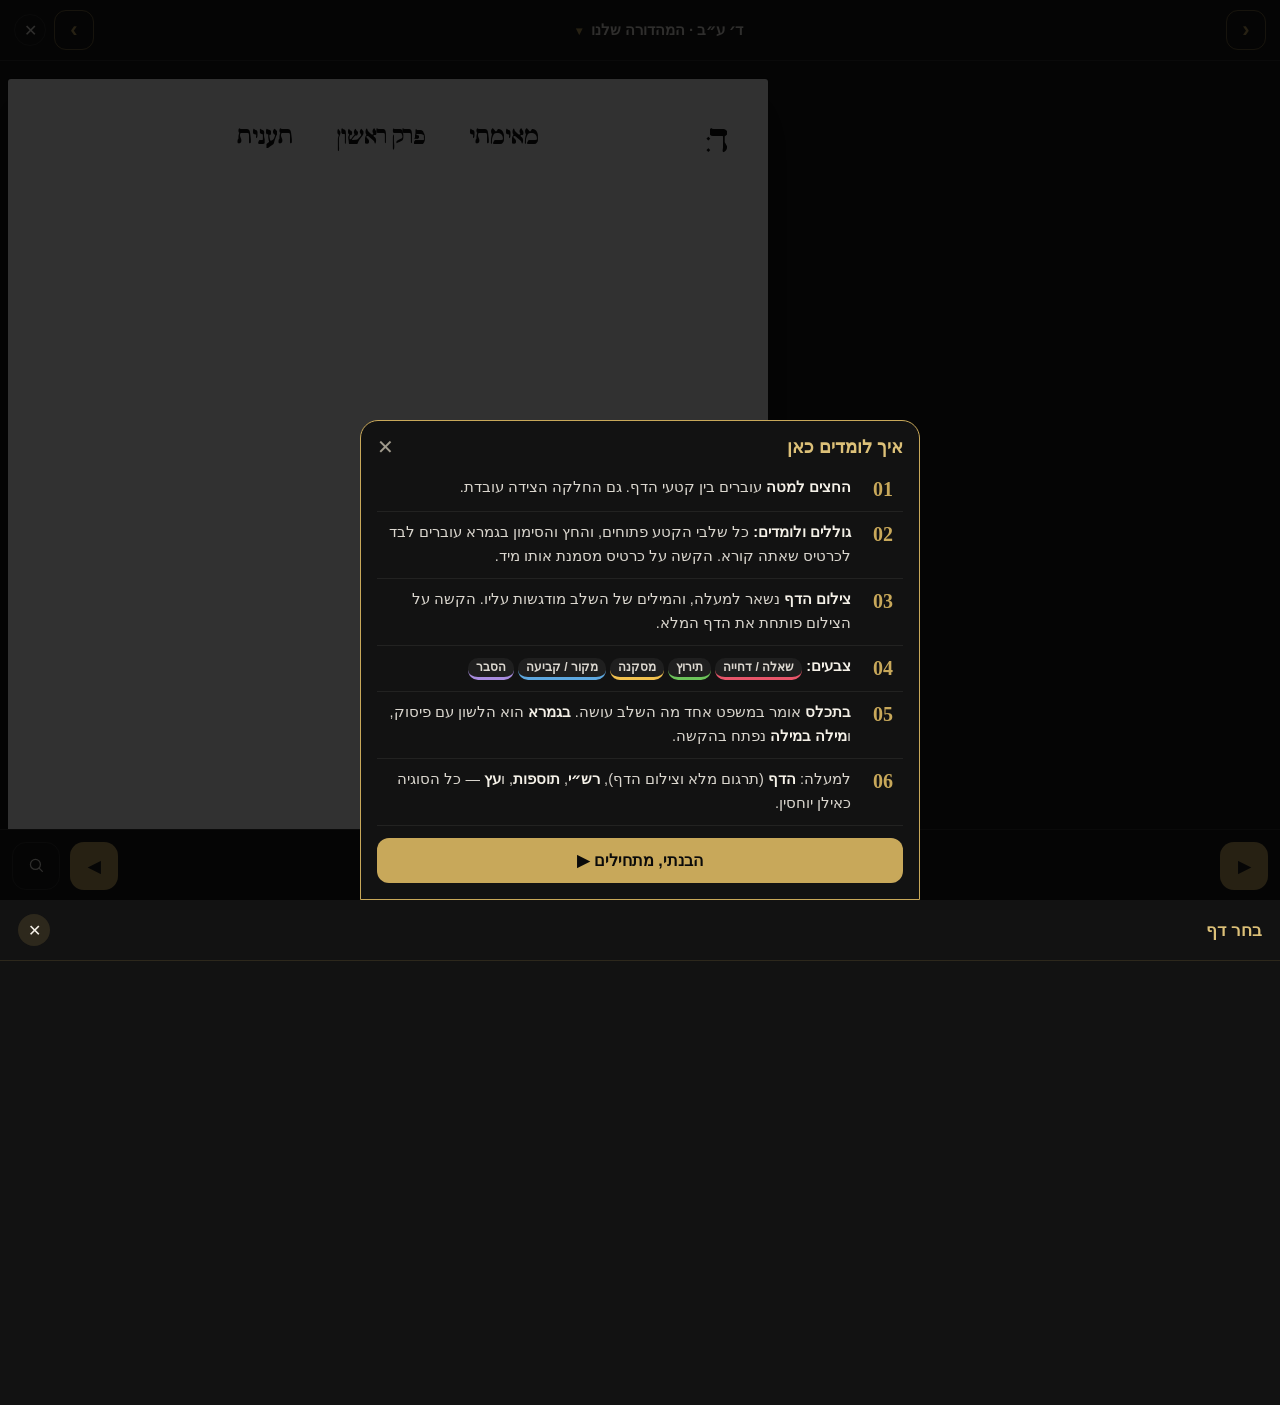
==== commit dc5d68aa: "ח: — שורה קצרה לפני השומר בלי מתיחה (וא״ר יוחנן מאי דכתיב) Co-Authored-By: Claude Opus 5.5 <noreply@" ====
--- a/taanit.html
+++ b/taanit.html
@@ -2150,9 +2150,9 @@
   <div class="picker-content" id="pickerContent"></div>
 </div>
 
-<script src="data/common.js?v=76c7cec1"></script>
-<script src="data/taanit/index.js?v=9ef14f94"></script>
-<script src="loader.js?v=f4a86f8d"></script>
+<script src="data/common.js?v=7ee3a0fa"></script>
+<script src="data/taanit/index.js?v=82025ae0"></script>
+<script src="loader.js?v=5c4ea6e8"></script>
 <script src="explain.js?v=221640a8"></script>
 <script>
 // =======================================================
@@ -2188,7 +2188,7 @@
 }
 
 // ===== 📦 טעינת דף לפי דרישה: התוכן של כל דף נמצא ב־taanit-data/<ref>.js (נבנה ע״י .claude/tools/build.py) =====
-const DATA_V = {"4b": "0af6ac21", "5a": "53d5fd15", "5b": "4779d3c2", "6a": "d5c63d16", "2a": "0893006d", "3a": "63b3536a", "4a": "d9001056", "3b": "06baee53", "2b": "e35eb94f", "6b": "0a8e7e3e", "7a": "83be42c8", "7b": "f7207bf5", "8a": "5a228eff", "8b": "baebfd4b", "9a": "0f7b5a0f", "9b": "575ed87c", "10a": "84f8ab99", "10b": "57d9d56f", "11a": "4e6a4d36"};
+const DATA_V = {"4b": "0af6ac21", "5a": "53d5fd15", "5b": "4779d3c2", "6a": "d5c63d16", "2a": "0893006d", "3a": "63b3536a", "4a": "d9001056", "3b": "06baee53", "2b": "e35eb94f", "6b": "0a8e7e3e", "7a": "83be42c8", "7b": "f7207bf5", "8a": "5a228eff", "8b": "baebfd4b", "9a": "0f7b5a0f", "9b": "575ed87c", "10a": "84f8ab99", "10b": "57d9d56f", "11a": "4e6a4d36", "11b": "4a215fb6"};
 const LOADED = new Set(), PAGE_WAIT = {};
 const isBuilt = ref => Object.prototype.hasOwnProperty.call(DATA_V, ref);
 const isLoaded = ref => !isBuilt(ref) || LOADED.has(ref);
@@ -2288,7 +2288,7 @@
   }
 }
 function lastBuiltRef() { return MAS.refs[MAS.refs.length - 1]; }
-const AMUD_NAME = { '2a': 'ב׳ ע״א', '2b': 'ב׳ ע״ב', '3a': 'ג׳ ע״א', '3b': 'ג׳ ע״ב', '4a': 'ד׳ ע״א', '4b': 'ד׳ ע״ב', '5a': 'ה׳ ע״א', '5b': 'ה׳ ע״ב', '6a': 'ו׳ ע״א', '6b': 'ו׳ ע״ב', '7a': 'ז׳ ע״א', '7b': 'ז׳ ע״ב', '8a': 'ח׳ ע״א', '8b': 'ח׳ ע״ב', '9a': 'ט׳ ע״א', '9b': 'ט׳ ע״ב', '10a': 'י׳ ע״א', '10b': 'י׳ ע״ב', '11a': 'י״א ע״א' };
+const AMUD_NAME = { '2a': 'ב׳ ע״א', '2b': 'ב׳ ע״ב', '3a': 'ג׳ ע״א', '3b': 'ג׳ ע״ב', '4a': 'ד׳ ע״א', '4b': 'ד׳ ע״ב', '5a': 'ה׳ ע״א', '5b': 'ה׳ ע״ב', '6a': 'ו׳ ע״א', '6b': 'ו׳ ע״ב', '7a': 'ז׳ ע״א', '7b': 'ז׳ ע״ב', '8a': 'ח׳ ע״א', '8b': 'ח׳ ע״ב', '9a': 'ט׳ ע״א', '9b': 'ט׳ ע״ב', '10a': 'י׳ ע״א', '10b': 'י׳ ע״ב', '11a': 'י״א ע״א', '11b': 'י״א ע״ב' };
 // שורות רחבות (כל רוחב הדף) מוגדלות לגודל אותיות כמו בטור הצר, וגוללות לצד המילים המסומנות
 function srcZoom(src) { if (matchMedia('(min-width: 1100px)').matches) return 1;   // מחשב: הטור רחב מספיק, בלי גלילה לצדדים
   return Math.max(1, Math.min(1.9, src.box[2] / 27)); }
@@ -2679,6 +2679,49 @@
     'הוו שכיחי קמיה דרבא ‖ כי נח נפשיה דרבא אתו לקמיה דרב פפא ‖ כל אימת',
     'דהוה אמר להו שמעתא ולא הוה מסתברא להו הוו מרמזי אהדדי ‖ חלש דעתיה',
     'אקרויה',
+  ] },
+  '11b': { side: 'tos', tos: [
+    ['11b:0:0', 'כאילו קדוש הקב״ה', 'פירוש: והא אמר לעיל שנקרא קדוש, כלומר שהיושב בתענית נקרא קדוש — ומשני: לא קשיא.'],
+    ['11b:1:0', 'גומל נפשו', 'פירוש: שגומל חסד לנפשו שאינו מתענה — נקרא חסיד.'],
+    ['11b:2:0', 'אין תענית צבור בבבל אלא תשעה באב בלבד', 'פירוש: שהיה להם הרבה גשמים.'],
+    ['11b:3:1', 'יחיד שקיבל עליו תענית אע״פ שאכל ושתה כל הלילה מתפלל תפלת תענית', 'תימה: מאי נקט יחיד? דלצבור נמי, דאמרינן במתני׳ דעושין שלשה תעניות ואוכלים משחשיכה. וצ״ע.'],
+    ['11b:3:2', 'לן בתעניתו', 'פירוש: שהתענה היום ובלילה לא אכל ולן בתעניתו, אע״ג שהלינה היה מכח תענית שקיבל עליו — אינו מתפלל תפלת תענית. ובה״ג: יש אוכל ומתפלל תפלת תענית, ומפרש כמו הכא, דבשחרית אומר תפלת תענית אע״פ שאכל כל הלילה; ויש מתענה שאינו מתפלל, כמו בערבית אע״פ שלא אכל. ומפרש בהלכות גדולות: דאין אומרין עננו בתפלת שחרית, שמא נמצא שקרן בתפלתו, דשמא לא יסיים התענית. ולי נראה דלא נקרא שקרן, כיון שהיה בדעתו להתענות — אפילו אקרי אונס אחר כך ולא מצי לצער נפשיה, לא גרע ממתענין לשעות. וכן משמע מהא דתנן: ירדו להם גשמים קודם חצות — אין משלימין; ומסתמא משמע שאמרו תפלת תענית. מכל מקום אין זה ראיה גמורה, דשמא לא אמרוה. ומהא דלקמן גבי רב הונא בריה דרב יהושע בריה דרב אידי, דיתיב בתעניתא, מדאמרו ליה ליזוף מר וליפרע, ואמר להו תענית חלום הוא — אמאי לא אמר מפני שאמר תפלת תענית? אין זה ראיה לדברי ה״ג, דלא היה דעתו להתענות מבעוד יום ולא קבל עליו. וכתב הר״מ: מי שלא קבל עליו מבעוד יום — דאין אומר עננו, אי לאו דתענית חלום הוא. ונוהגים ששליח צבור אומרו בשחרית, כדי להודיע לעולם ולהזכיר התענית; אבל יחיד אינו אומר עד המנחה.'],
+  ], narrow: [
+    'כאילו קדוש שרוי בתוך מעיו שנאמר',
+    'בקרבך קדוש ולא אבוא בעיר ‖ לא קשיא',
+    'הא דמצי לצעורי נפשיה הא דלא מצי',
+    'לצעורי נפשיה ‖ ר״ל אמר נקרא חסיד שנאמר',
+    'גומל נפשו איש חסד ועוכר שארו',
+    'וגו׳ ‖ אמר רב ששת האי בר בי רב דיתיב',
+    'בתעניתא ליכול כלבא לשירותיה ‖ אמר רבי',
+    'ירמיה בר אבא אין תענית ציבור בבבל',
+    'אלא תשעה באב בלבד ‖ ר׳ ירמיה',
+    'בר אבא אמר ריש לקיש אין תלמיד חכם',
+    'רשאי לישב בתענית מפני שממעט במלאכת',
+    'שמים: ‖ אוכלין ושותין משחשיכה כו׳: ‖ אמר',
+    'רבי זעירא אמר רב הונא יחיד שקיבל עליו',
+    'תענית אפילו אכל ושתה כל הלילה למחר',
+    'הוא מתפלל תפלת תענית ‖ לן בתעניתו',
+    'אינו מתפלל של תענית ‖ אמר רב יוסף מאי',
+    'קסבר רב הונא סבירא ליה אין מתענין',
+    'לשעות או דלמא מתענין לשעות והמתענה',
+    'לשעות אינו מתפלל תפלת תענית ‖ אמר ליה',
+    'אביי לעולם קסבר רב הונא מתענין לשעות',
+    'והמתענה לשעות מתפלל תפלת תענית',
+    '‖ ושאני הכא דאיכא שעות דליליא דלא קביל',
+    'עליה מעיקרא ‖ מר עוקבא איקלע לגינזק',
+    'בעו מיניה מתענין לשעות או אין מתענין',
+    'לשעות לא הוה בידיה ‖ קנקנין של נכרים',
+    'אסורין או מותרין לא הוה בידיה ‖ במה שימש',
+    'משה כל שבעת ימי המלואים לא הוה בידיה',
+    '‖ אזל ושאיל בי מדרשא אמרו ליה הלכתא',
+    'מתענין לשעות ומתפללין תפלת תענית',
+    '‖ והלכתא קנקנין של נכרים אסורין לאחר שנים',
+    'עשר חדש מותרין ‖ במה שימש משה כל',
+    'ז׳ ימי המלואים בחלוק לבן ‖ רב כהנא מתני',
+    'בחלוק לבן שאין לו אימרא ‖ אמר רב חסדא',
+    'הא',
+  ], wide: [
   ] },
   '11a': { side: 'tos', tos: [
     ['11a:8:0', 'אמר שמואל כל היושב בתענית נקרא חוטא', 'וקשיא דאמרינן בפ׳ החובל: החובל בעצמו רשאי, אבל אחרים שחבלו בו חייבים; ומפרש התם הא דקאמר החובל בעצמו רשאי — אמר שמואל ביושב בתענית; אלמא משמע דשמואל קאמר דיושב בתענית לא נקרא חוטא! ויש לומר: דודאי הוי חוטא, כדאמרינן הכא מקל וחומר מנזיר — ומה נזיר שלא ציער עצמו אלא מיין וכו׳; אבל מכל מקום המצוה שהוא עושה התענית גדול יותר מן העבירה ממה שהוא מצער נפשו, דמצוה לנדור, כדאמרינן: הרואה סוטה בקלקולה יזיר עצמו מן היין. ומכל מקום יש קצת חטא, מידי דהוה אמתענה תענית חלום בשבת, דקורעין גזר דינו ונפרעין ממנו תענית של שבת; ומאי תקנתיה — ליתב תעניתא לתעניתיה.'],
@@ -3665,9 +3708,130 @@
 // יחידות: פיקסלים בדף (W = רוחב). בלוק = {c: g/r/t, x: [שמאל, ימין], y: ראש השורה הראשונה, p: גובה שורה, n?: מספר שורות גמרא, L?: שורות}
 // בשורה: {…} = דיבור המתחיל (מודגש, נמשך בין שורות), *מילה* = אות גדולה, ~ בהתחלה = שורה קצרה באמצע, >N = הזחה מימין
 const ED_GEO = {
-  '11a': { W: 935, X: 88, Y: 352, H: 1460, dj: { r: ['0:0', '0:0', '0:1', '1:0', '1:3', '2:0', '2:2', '3:1', '3:3', '4:1', '4:2', '6:1', '6:4', '7:1', '7:2', '7:2', '7:2', '9:1', '8:1', '8:3'], t: ['8:0'] }, B: [
+  '11b': { W: 1000, X: 60, Y: 395, H: 1610, dj: { r: ['0:0', '0:0', '0:1', '1:0', '1:0', '2:1', '1:1', '2:0', '3:1', '3:2', '3:2', '4:0', '4:1', '5:0', '5:1', '5:2', '6:1', '6:2', '6:3', '6:3'], t: ['0:0', '1:0', '2:0', '3:1', '3:2'] }, B: [
+    { c: 'g', x: [357, 759], y: 523.14, p: 28.22, from: 'narrow' },
+    { c: 'r', x: [60, 545], y: 395.55, p: 24.9, L: [
+      '{כאילו קדוש שרוי בתוך מעיו.} כאילו כל מעיו קדוש ואסור',
+      'להכחישן דהכי משמע בקרבך קדוש כלומר דאסור להתענות:',
+      '{בקרבך קדוש.} רישיה דקרא קדריש בשביל שקדוש שרוי בצער לא',
+      'אבוא בעיר של מעלה עד שאבנה ירושלים של מטה ורמיזא בעלמא'] },
+    { c: 'r', x: [60, 321], y: 495.15, p: 24.9, L: [
+      'הוא: {הא דמצי לצעורי נפשיה.}',
+      'שיכול לסבול התענית משבחו הקב״ה',
+      'אבל מי שאינו יכול להתענות נקרא',
+      'חוטא: {נקרא חסיד.} המתענה',
+      'דכתיב גומל נפשו איש חסד מפריש',
+      'עצמו ממאכל ומשתה כמו ביום הגמל',
+      'את יצחק שבריי״ר בלע״ז',
+      'מפי מורי. אי נמי גומל לשון תגמול',
+      'שמשלים נפשו לקונו: {ועוכר',
+      'שארו.} המתענה ומכחיש בשרו נקרא',
+      'אכזר: {שממעט במלאכת שמים.}',
+      'חלש הוא ואינו יכול ללמוד: {שירותיה.}',
+      'סעודתו. כלבא ליכול סעודתו ולכך',
+      'המתענה אינו מועיל לו אלא כמי',
+      'שמתענה מפני שאין לו מה יאכל:',
+      '{אין תענית לצבור בבבל.} לענין איסורי',
+      'חומרי תענית אמר ר׳ ירמיה למילתיה',
+      'שהיו נוהגין בו כעין אבילות שהיו',
+      'אוכלין מבעוד יום ואסורין בנעילת',
+      'הסנדל אלא תשעה באב בלבד: {יחיד',
+      'שקיבל עליו תענית.} מאתמול הרי',
+      'אני יושב בתענית למחר אפילו אכל',
+      'ושתה כל הלילה עד עמוד השחר',
+      'למחר מתפלל תפלת תענית עננו:',
+      '{לן בתעניתו.} באותו תענית שקיבל',
+      'עליו שלא אכל במוצאי תעניתו ולן',
+      'כל אותו הלילה לשם תענית עד',
+      'הבקר: {למחר אין מתפלל תפלת',
+      'תענית.} אינו יכול להתפלל עננו',
+      'קודם שיאכל כדי לצאת ידי חובת',
+      'תענית של לילה אע״פ שהוא יום אחד',
+      'כדכתיב ויהי ערב ויהי',
+      'בקר יום אחד. ולקמן מפרש ואזיל מאי',
+      'קסבר רב הונא מאי טעמא אין',
+      'מתפלל למחר עננו: והכי גרסינן',
+      '{מאי קסבר רב הונא מיסבר',
+      'קסבר אין מתענין לשעות או דלמא',
+      'קסבר מתענין לשעות והמתענה',
+      'לשעות אינו מתפלל תפלת תענית',
+      'אמר אביי לעולם קסבר מתענין'] },
+    { c: 'r', x: [60, 543], y: 1491.15, p: 24.9, L: [
+      'לשעות ומתפלל תפלת תענית כו׳.} פירוש מאי קסבר רב הונא'] },
+    { c: 'r', x: [60, 1056], y: 1516.05, p: 24.9, L: [
+      'אין מתענין לשעות כלומר האי דקאמר למחר אין מתפלל תפלת תענית לכך אינו מתפלל לקבלת תענית זה אינו קבלה ואינו תענית',
+      'כלל ואם רוצה לאכול ולסעוד בתוך התענית הרשות בידו דאין מקבלין תענית לשעות כגון זה שלא קיבל תענית של לילה זה מאתמול כדקתני',
+      'לן בתעניתו דמשמע מאליו כשהחשיך ובא לסעוד עמד ולא אכל כלומר שהיה בדעתו לאכול עד שעבר מקצת הלילה שעה אחת או שתי',
+      'שעות ואחר כך נמלך ולן בתעניתו או דלמא האי דקאמר רב הונא למחר אין מתפלל תפלת תענית לאו משום דאין מתענין לשעות דהא',
+      'תענית עליו ואם רוצה לחזור בו ולטעום אחר שהתחיל בתענית אינו יכול אלא להכי אינו מתפלל תפלת תענית דסבר אין תענית של שעות',
+      'חשוב וחמור כל כך שיהא צריך להתפלל עליו עננו: {לעולם קסבר.} בעלמא דמתענין לשעות והמתענה לשעות מתפלל תפלת תענית והכא',
+      'מאי טעמא אין מתפלל תפלת תענית דשאני הכא היכא דהתענה אתמול ובלילה לן בתעניתו דלא קיבלה עילויה שלא קיבל עליו תענית',
+      'זה בפני עצמו מאתמול כדרך שאר מתענין לשעות ואינו חשוב להתפלל עליו עננו: {מר עוקבא איקלע לגינזק} גרסינן. דאילו ר׳ עקיבא',
+      'לא היה מסתפק לו הנך בעיי ועוד דבלשון ברייתא הוה משתעי ביה מעשה ברבי עקיבא כו׳ ולא בגמרא: {קנקנים של חרס.} שמכניסין',
+      'בהן יין לקיום אסור להשתמש בהן: {במה שימש משה.} דאילו באהרן כתיב בגדי כהונה דכתיב והלבשתם שבשעה שהיה',
+      'משה עובד אהרן היה לבוש בגדי כהונה ועבודה דמשה גזירת הכתוב הוא ובגדי כהונה לא מצינו בו ומסתמא אין הדבר כשר שהיה',
+      'עובד בבגדיו של חול שיוצא בהן לשוק: {לאחר שנים עשר חדש.} הולך טעם יין נסך ומותרים בלא עירוי מים אבל תוך י״ב חדש צריך',
+      'עירוי שלשה ימים מעת לעת: {בחלוק לבן.} של פשתן עשוי לשם כך: {רב כהנא מתני.} כי האי לישנא: {בחלוק לבן שאין בו אימרא.}',
+      'שפה מתרגמינן אימרא כלומר תחוב היה מחוט אחד כל החלוק ולא כבגדים שלנו שבתי הידים מדובקין בבגד הגוף',
+      '<בתפירה כדי שלא יחשדוהו שמא באותה שפה הוציא מעות הקודש משום שנאמר והייתם נקיים מה׳ ומישראל:'] },
+    { c: 'r', x: [110, 160], y: 1889.55, p: 24.9, k: 1, L: [
+      'הא'] },
+    { c: 't', x: [560, 1056], y: 395.55, p: 24.9, L: [
+      '{*כאילו* קדוש הקב״ה.} פירוש והא אמר לעיל שנקרא קדוש',
+      '~כלומר שהיושב בתענית נקרא קדוש ומשני לא קשיא:',
+      '{*גומל* נפשו.} פירוש שגומל חסד לנפשו שאינו מתענה נקרא',
+      'חסיד: {*אין* תענית צבור בבבל אלא תשעה באב בלבד.}'] },
+    { c: 't', x: [795, 1056], y: 495.15, p: 24.9, L: [
+      'פירוש שהיה להם הרבה גשמים:',
+      '{*יחיד* שקיבל עליו תענית אע״פ',
+      '>40 שאכל ושתה כל הלילה',
+      'מתפלל תפלת תענית.} תימה מאי',
+      'נקט יחיד דלצבור נמי דאמרינן',
+      'במתני׳ דעושין שלשה',
+      'תעניות ואוכלים משחשיכה וצ״ע:',
+      '{*לן* בתעניתו.} פירוש שהתענה',
+      '>40 היום ובלילה לא אכל ולן',
+      'בתעניתו אע״ג שהלינה היה מכח',
+      'תענית שקיבל עליו אינו מתפלל',
+      'תפלת תענית ובה״ג יש אוכל ומתפלל',
+      'תפלת תענית ומפרש כמו הכא',
+      'דבשחרית אומר תפלת תענית אע״פ',
+      'שאכל כל הלילה ויש מתענה שאינו',
+      'מתפלל כמו בערבית אע״פ שלא',
+      'אכל ומפרש בהלכות גדולות דאין',
+      'אומרין עננו בתפלת שחרית שמא',
+      'נמצא שקרן בתפלתו דשמא לא יסיים',
+      'התענית ולי נראה דלא נקרא שקרן',
+      'כיון שהיה בדעתו להתענות אפילו',
+      'אקרי אונס אחר כך ולא מצי לצער',
+      'נפשיה לא גרע ממתענין לשעות וכן',
+      'משמע מהא דתנן ירדו',
+      'להם גשמים קודם חצות אין משלימין',
+      'ומסתמא משמע שאמרו תפלת',
+      'תענית מכל מקום אין זה ראיה',
+      'גמורה דשמא לא אמרוה ומהא דלקמן',
+      'גבי רב הונא בריה דרב',
+      'יהושע בריה דרב אידי דיתיב',
+      'בתעניתא מדאמרו ליה ליזוף מר',
+      'וליפרע ואמר להו תענית חלום הוא',
+      'אמאי לא אמר מפני שאמר תפלת',
+      'תענית אין זה ראיה לדברי ה״ג',
+      'דלא היה דעתו להתענות מבעוד יום',
+      'ולא קבל עליו וכתב הר״מ מי שלא',
+      'קבל עליו מבעוד יום דאין אומר עננו',
+      'אי לאו דתענית חלום הוא ונוהגים',
+      'שליח צבור אומרו בשחרית כדי',
+      'להודיע לעולם ולהזכיר התענית אבל'] },
+    { c: 't', x: [573, 1056], y: 1491.15, p: 24.9, L: [
+      '<יחיד אינו אומר עד המנחה:'] } ] },
+  '11a': { W: 935, X: 88, Y: 352, H: 1460, dj: { r: ['0:0', '0:0', '0:1', '1:0', '1:3', '2:0', '2:2', '3:1', '3:3', '4:1', '4:2', '6:1', '6:4', '7:1', '7:2', '7:2', '7:2', '9:1', '8:1', '8:3'], t: ['2:0', '8:0'] }, B: [
     { c: 'g', x: [364, 735], y: 472.99, p: 26.02, from: 'narrow' },
     { c: 'g', x: [90, 735], y: 966.50, p: 26.0, from: 'wide' },
+    { c: 't', x: [90, 540], y: 354.31, p: 22.98, L: [
+      '{*אסור* לאדם לשמש מטתו בשני רעבון.} ואם תאמר והא יוכבד',
+      'נולדה בין החומות ומסתמא היו כולם משמשין',
+      'מטותיהן בשני רעבון ויש לומר דלא אסור אלא למי שרוצה',
+      '<לנהוג עצמו בחסידות ויוסף לא שימש מטתו משום חסידות:'] },
     { c: 'r', x: [545, 1009], y: 354.31, p: 22.98, L: [
       '{דיתיב בארבא.} שהולך בספינה. משום מזוני איכא משום מעיינא',
       'ליכא: {מאוונא לאוונא.} מקום מלון התגרים מכפר לכפר דמשתכחי',
@@ -3821,10 +3985,9 @@
       'ומכאן ואילך כיון דדש דש אי נמי',
       'פסיעה ראשונה נוטלת טפי משום'] },
     { c: 't', x: [552, 1027], y: 1783.84, p: 23.54, L: [
-      'דכל התחלות קשות: {*לעולם* יצא אדם בכי טוב.} פי׳ בפרק',
-      '~קמא דפסחים:',
-      '{*משום* מעיינא.} פירוש משום שהבני מעיין הוי קשה להו:'] },
-    { c: 't', x: [560, 610], y: 1854.46, p: 23.54, k: 1, L: [
+      'דכל התחלות קשות: {*לעולם* יצא אדם בכי טוב.} פי׳ בפרק קמא דפסחים:',
+      '<{*משום* מעיינא.} פירוש משום שהבני מעיין הוי קשה להו:'] },
+    { c: 't', x: [560, 610], y: 1901.54, p: 23.54, k: 1, L: [
       'אסור'] },
     { c: 'r', x: [85, 530], y: 394.98, p: 23.54, L: [
       '{וכן בימים טובים הכתובים במגילת תענית:} {תלמיד אני.} ואיני',
@@ -3889,13 +4052,12 @@
       'המה וחמוריהם.} מיכן שיצאו בכי'] },
     { c: 'r', x: [85, 556], y: 1783.84, p: 23.54, L: [
       'טוב והוא הדין ליכנס בכי טוב. יש ספרים דלא כתיב בהו האי קרא',
-      'אלא מילתא דרב יהודה סברא הוא ולא בעי׳ קרא: {לא יאכל יותר ממה',
-      'שאוכל בשני רעבון.} דאמר לקמן שצריך להרעיב עצמו',
-      'בשני רעבון: {הכא.} תלמוד זה בבלי הוא וכי משתעי בבבל קאמר',
-      'הכא וכל הא לן והא להו בבבל קאמר: {משום מעיינא.} שלא יתחלחלו'] },
-    { c: 'r', x: [85, 1027], y: 1901.54, p: 23.54, L: [
-      '<מעיו של אדם ברוב אכילתו מפני טורח הדרך. יש אומרים יהיו מעיו של אדם שופכין זה לזה כעין מעיין: {משום מזוני.} שמא אין לו לאח״כ:'] },
-    { c: 'r', x: [100, 160], y: 1925.08, p: 23.54, k: 1, L: [
+      'אלא מילתא דרב יהודה סברא הוא ולא בעי׳ קרא: {לא יאכל יותר ממה'] },
+    { c: 'r', x: [85, 1027], y: 1830.92, p: 23.54, L: [
+      'שאוכל בשני רעבון.} דאמר לקמן שצריך להרעיב עצמו בשני רעבון: {הכא.} תלמוד זה בבלי הוא וכי משתעי בבבל קאמר הכא וכל הא לן',
+      'והא להו בבבל קאמר: {משום מעיינא.} שלא יתחלחלו מעיו של אדם ברוב אכילתו מפני טורח הדרך. יש אומרים יהיו מעיו של אדם',
+      '<שופכין זה לזה כעין מעיין: {משום מזוני.} שמא אין לו לאח״כ:'] },
+    { c: 'r', x: [100, 160], y: 1901.54, p: 23.54, k: 1, L: [
       'דיתיב'] } ] },
   '6b': { W: 790, X: 140, Y: 438, H: 1290, dj: { r: ['0:0', '0:0', '0:2', '0:2', '0:2', '1:0', '0:2', '0:2', '1:1', '1:2', '2:0', '2:1', '2:3', '2:5', '2:5', '3:3', '3:4', '3:5', '4:0', '4:1', '4:2', '4:3', '4:4', '4:5', '4:6', '4:6', '5:0', '5:1', '5:2', '5:3', '5:4', '5:4', '6:0', '6:2', '6:3', '6:3', '6:4', '7:0', '7:1', '7:5'], t: ['1:1', '2:0', '2:1', '2:3', '4:2', '5:1'] }, B: [
     { c: 'g', x: [380, 682], y: 530.86, p: 21.28, from: 'narrow' },
@@ -4547,7 +4709,7 @@
       '>48 ויהיה חכשרת כלומר שהמים בעננים מתכשרים שהעננים',
       'שותים לבסוף הם ממתקים בעבים: {*טובעני* ולא יובשני.}',
       '~פי׳ מוטב להיות בארץ שהיא לחה מכשהיא יבשה:'] },
-    { c: 't', x: [30, 293], y: 484.5, p: 25, L: [
+    { c: 't', x: [30, 293], y: 484.5, p: 27.5, L: [
       '{*הלכתא* יום ס׳ כלאחר ס׳.}',
       'וכן עמא דבר ויום',
       'תקופה מתחיל: {*אין* גוזרין תענית',
@@ -4556,7 +4718,7 @@
       'הצבור תענית יקנו מזון של חמישי',
       'ושל שבת וכסבורים העם יוקר היא',
       '~ויפקיעו השערים:'] },
-    { c: 't', x: [90, 140], y: 686.5, p: 25, k: 1, L: ['איזהו'] },
+    { c: 't', x: [90, 140], y: 703, p: 25, k: 1, L: ['איזהו'] },
     { c: 'r', x: [545, 1034], y: 386.5, p: 23.3, L: [
       '{בברייתו של עולם.} כתיב שהיה כל העולם שטוף במים והקב״ה',
       'כינסן במקום אחד כמכניס מים בנאד שנתנם באוצרות דכתיב',
@@ -4974,11 +5136,11 @@
   let j = 0, bold = false, out = '';
   const box = (x, y, w, h, cls, inner) => `<div class="${cls}" style="left:${px(x - G.X)};top:${px(y - G.Y)};width:${px(w)};height:${px(h)};--lh:${px(h)}">${inner}</div>`;
   // שורת גמרא: מילים לחיצות לפי שלב
-  const gline = (t, last) => { let h = '', m = isM[j], first = !!/^‖/.test(t), nw = 0;
+  const gline = (t, last, pen) => { let h = '', m = isM[j], first = !!/^‖/.test(t), nw = 0;
     for (const x of t.split(/\s+/).filter(Boolean)) { if (x === '‖') { j++; first = true; continue; } nw++;
       h += `<span class="ed-w ed-b r-${(ED.list[j] || {}).role || 'k'}${first && /^(מתני|גמ)[׳']:?$/.test(x) ? ' ed-gm' : ''}" data-j="${j}">${x}</span>`; first = false; }
     m = m || isM[j];
-    return { h, cls: 'ed-l ed-gl' + (m ? ' ed-ml' : '') + (last && nw < 3 ? ' ed-l-catch' : '') }; };
+    return { h, cls: 'ed-l ed-gl' + (m ? ' ed-ml' : '') + (last && nw < 3 ? ' ed-l-catch' : '') + (pen && nw < 5 ? ' ed-l-endp' : '') }; };   // שורה קצרה לפני השומר: בלי מתיחה
   // כל דיבור המתחיל בשורות של רש״י/תוספות — לאיזה שלב הוא שייך (לפי סדר RASHI_AT / ED_LINES.tos והמילה הראשונה), כדי שהמרקר יסמן אותו
   const nz = w => w.replace(/[^א-ת]/g, '').replace(/^[ווד](?=[א-ת]{3})/, '');
   const DS = { r: ED.list.flatMap((x, j) => (RASHI_AT[x.k] || []).map(e => ({ j, t: (e[0] + ' ' + e[1]).split(/\s+/).slice(0, 8).map(nz) }))),
@@ -5006,7 +5168,7 @@
   for (const b of G.B) {
     const w = b.x[1] - b.x[0];
     if (b.c === 'g') { const arr = L[b.from] || [];
-      arr.forEach((t, i) => { const g = gline(t, b === lastFrom && i === arr.length - 1); out += box(b.x[0], b.y + i * b.p, w, b.p, g.cls, g.h); }); continue; }
+      arr.forEach((t, i) => { const g = gline(t, b === lastFrom && i === arr.length - 1, b === lastFrom && i === arr.length - 2); out += box(b.x[0], b.y + i * b.p, w, b.p, g.cls, g.h); }); continue; }
     if (b.c !== lastC) { cj = -1; lastC = b.c; }   // טור אחר — הפירוש שלפני הדיבור הראשון לא שייך לשלב
     b.L.forEach((t, i) => { const c = cline(t, b);  out += box(b.x[0], b.y + i * b.p, w - c.ind, b.p, `${c.cls} ed-c-${b.c}${b.k ? ' ed-l-catch' : ''}`, c.h); });
   }
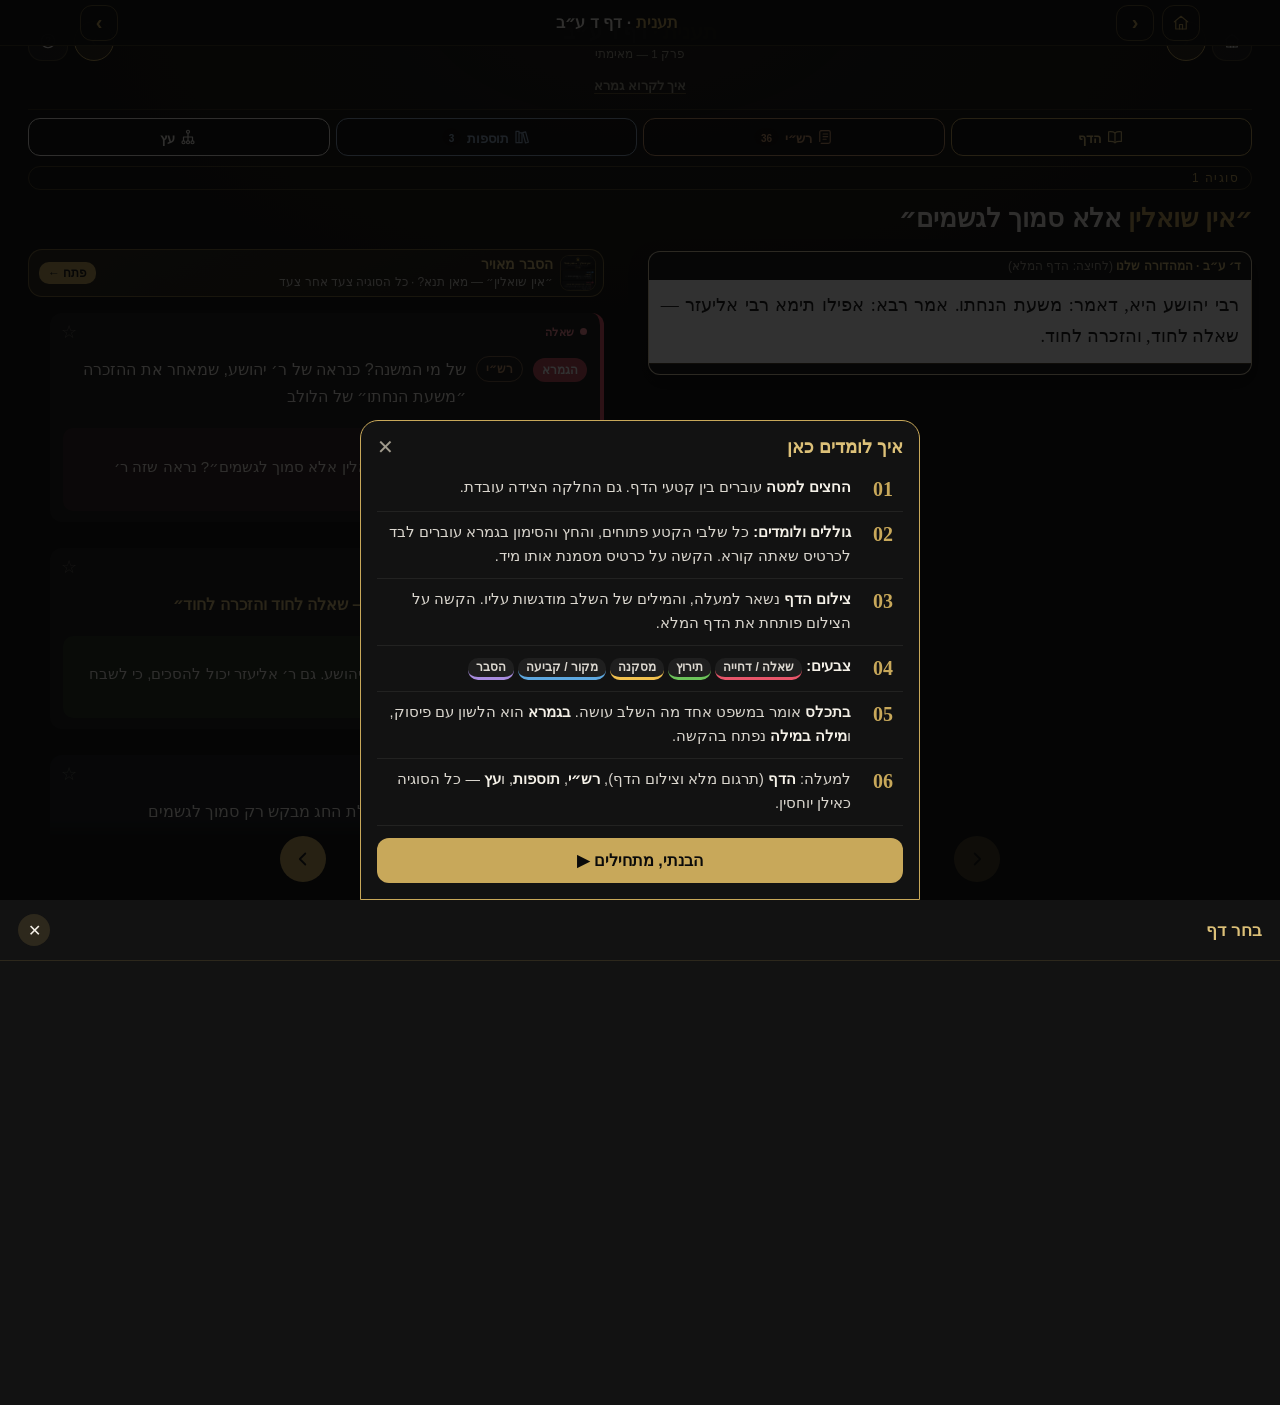
==== commit fce1cffe: "יא: — סוף הגמרא צמוד לרש״י ותוספות, בלי שורת ״הא״ באמצע Co-Authored-By: Claude Opus 5.5 <noreply@ant" ====
--- a/taanit.html
+++ b/taanit.html
@@ -3715,7 +3715,7 @@
       'להכחישן דהכי משמע בקרבך קדוש כלומר דאסור להתענות:',
       '{בקרבך קדוש.} רישיה דקרא קדריש בשביל שקדוש שרוי בצער לא',
       'אבוא בעיר של מעלה עד שאבנה ירושלים של מטה ורמיזא בעלמא'] },
-    { c: 'r', x: [60, 321], y: 495.15, p: 24.9, L: [
+    { c: 'r', x: [60, 321], y: 495.76, p: 23.685185185185187, L: [
       'הוא: {הא דמצי לצעורי נפשיה.}',
       'שיכול לסבול התענית משבחו הקב״ה',
       'אבל מי שאינו יכול להתענות נקרא',
@@ -3756,10 +3756,10 @@
       'קסבר מתענין לשעות והמתענה',
       'לשעות אינו מתפלל תפלת תענית',
       'אמר אביי לעולם קסבר מתענין'] },
-    { c: 'r', x: [60, 543], y: 1491.15, p: 24.9, L: [
-      'לשעות ומתפלל תפלת תענית כו׳.} פירוש מאי קסבר רב הונא'] },
-    { c: 'r', x: [60, 1056], y: 1516.05, p: 24.9, L: [
-      'אין מתענין לשעות כלומר האי דקאמר למחר אין מתפלל תפלת תענית לכך אינו מתפלל לקבלת תענית זה אינו קבלה ואינו תענית',
+    { c: 'r', x: [60, 790], y: 1454.40, p: 24.9, L: [
+      'לשעות ומתפלל תפלת תענית כו׳.} פירוש מאי קסבר רב הונא אין מתענין לשעות כלומר'] },
+    { c: 'r', x: [60, 1056], y: 1479.30, p: 24.9, L: [
+      'האי דקאמר למחר אין מתפלל תפלת תענית לכך אינו מתפלל לקבלת תענית זה אינו קבלה ואינו תענית',
       'כלל ואם רוצה לאכול ולסעוד בתוך התענית הרשות בידו דאין מקבלין תענית לשעות כגון זה שלא קיבל תענית של לילה זה מאתמול כדקתני',
       'לן בתעניתו דמשמע מאליו כשהחשיך ובא לסעוד עמד ולא אכל כלומר שהיה בדעתו לאכול עד שעבר מקצת הלילה שעה אחת או שתי',
       'שעות ואחר כך נמלך ולן בתעניתו או דלמא האי דקאמר רב הונא למחר אין מתפלל תפלת תענית לאו משום דאין מתענין לשעות דהא',
@@ -3774,14 +3774,14 @@
       'עירוי שלשה ימים מעת לעת: {בחלוק לבן.} של פשתן עשוי לשם כך: {רב כהנא מתני.} כי האי לישנא: {בחלוק לבן שאין בו אימרא.}',
       'שפה מתרגמינן אימרא כלומר תחוב היה מחוט אחד כל החלוק ולא כבגדים שלנו שבתי הידים מדובקין בבגד הגוף',
       '<בתפירה כדי שלא יחשדוהו שמא באותה שפה הוציא מעות הקודש משום שנאמר והייתם נקיים מה׳ ומישראל:'] },
-    { c: 'r', x: [110, 160], y: 1889.55, p: 24.9, k: 1, L: [
+    { c: 'r', x: [110, 160], y: 1852.80, p: 24.9, k: 1, L: [
       'הא'] },
     { c: 't', x: [560, 1056], y: 395.55, p: 24.9, L: [
       '{*כאילו* קדוש הקב״ה.} פירוש והא אמר לעיל שנקרא קדוש',
       '~כלומר שהיושב בתענית נקרא קדוש ומשני לא קשיא:',
       '{*גומל* נפשו.} פירוש שגומל חסד לנפשו שאינו מתענה נקרא',
       'חסיד: {*אין* תענית צבור בבבל אלא תשעה באב בלבד.}'] },
-    { c: 't', x: [795, 1056], y: 495.15, p: 24.9, L: [
+    { c: 't', x: [795, 1056], y: 495.76, p: 23.685185185185187, L: [
       'פירוש שהיה להם הרבה גשמים:',
       '{*יחיד* שקיבל עליו תענית אע״פ',
       '>40 שאכל ושתה כל הלילה',
@@ -3822,7 +3822,7 @@
       'אי לאו דתענית חלום הוא ונוהגים',
       'שליח צבור אומרו בשחרית כדי',
       'להודיע לעולם ולהזכיר התענית אבל'] },
-    { c: 't', x: [573, 1056], y: 1491.15, p: 24.9, L: [
+    { c: 't', x: [805, 1056], y: 1454.40, p: 24.9, L: [
       '<יחיד אינו אומר עד המנחה:'] } ] },
   '11a': { W: 935, X: 88, Y: 352, H: 1460, dj: { r: ['0:0', '0:0', '0:1', '1:0', '1:3', '2:0', '2:2', '3:1', '3:3', '4:1', '4:2', '6:1', '6:4', '7:1', '7:2', '7:2', '7:2', '9:1', '8:1', '8:3'], t: ['2:0', '8:0'] }, B: [
     { c: 'g', x: [364, 735], y: 472.99, p: 26.02, from: 'narrow' },
@@ -5168,7 +5168,10 @@
   for (const b of G.B) {
     const w = b.x[1] - b.x[0];
     if (b.c === 'g') { const arr = L[b.from] || [];
-      arr.forEach((t, i) => { const g = gline(t, b === lastFrom && i === arr.length - 1, b === lastFrom && i === arr.length - 2); out += box(b.x[0], b.y + i * b.p, w, b.p, g.cls, g.h); }); continue; }
+      arr.forEach((t, i) => { const g = gline(t, b === lastFrom && i === arr.length - 1, b === lastFrom && i === arr.length - 2);
+        // שומר של הגמרא כשהפירוש ממשיך מתחתיה ויש לו שומר משלו בתחתית — לא מציגים (אחרת שורה ריקה באמצע הדף)
+        if (/ed-l-catch/.test(g.cls) && G.B.some(c => c.k && c.y > b.y + i * b.p)) return;
+        out += box(b.x[0], b.y + i * b.p, w, b.p, g.cls, g.h); }); continue; }
     if (b.c !== lastC) { cj = -1; lastC = b.c; }   // טור אחר — הפירוש שלפני הדיבור הראשון לא שייך לשלב
     b.L.forEach((t, i) => { const c = cline(t, b);  out += box(b.x[0], b.y + i * b.p, w - c.ind, b.p, `${c.cls} ed-c-${b.c}${b.k ? ' ed-l-catch' : ''}`, c.h); });
   }
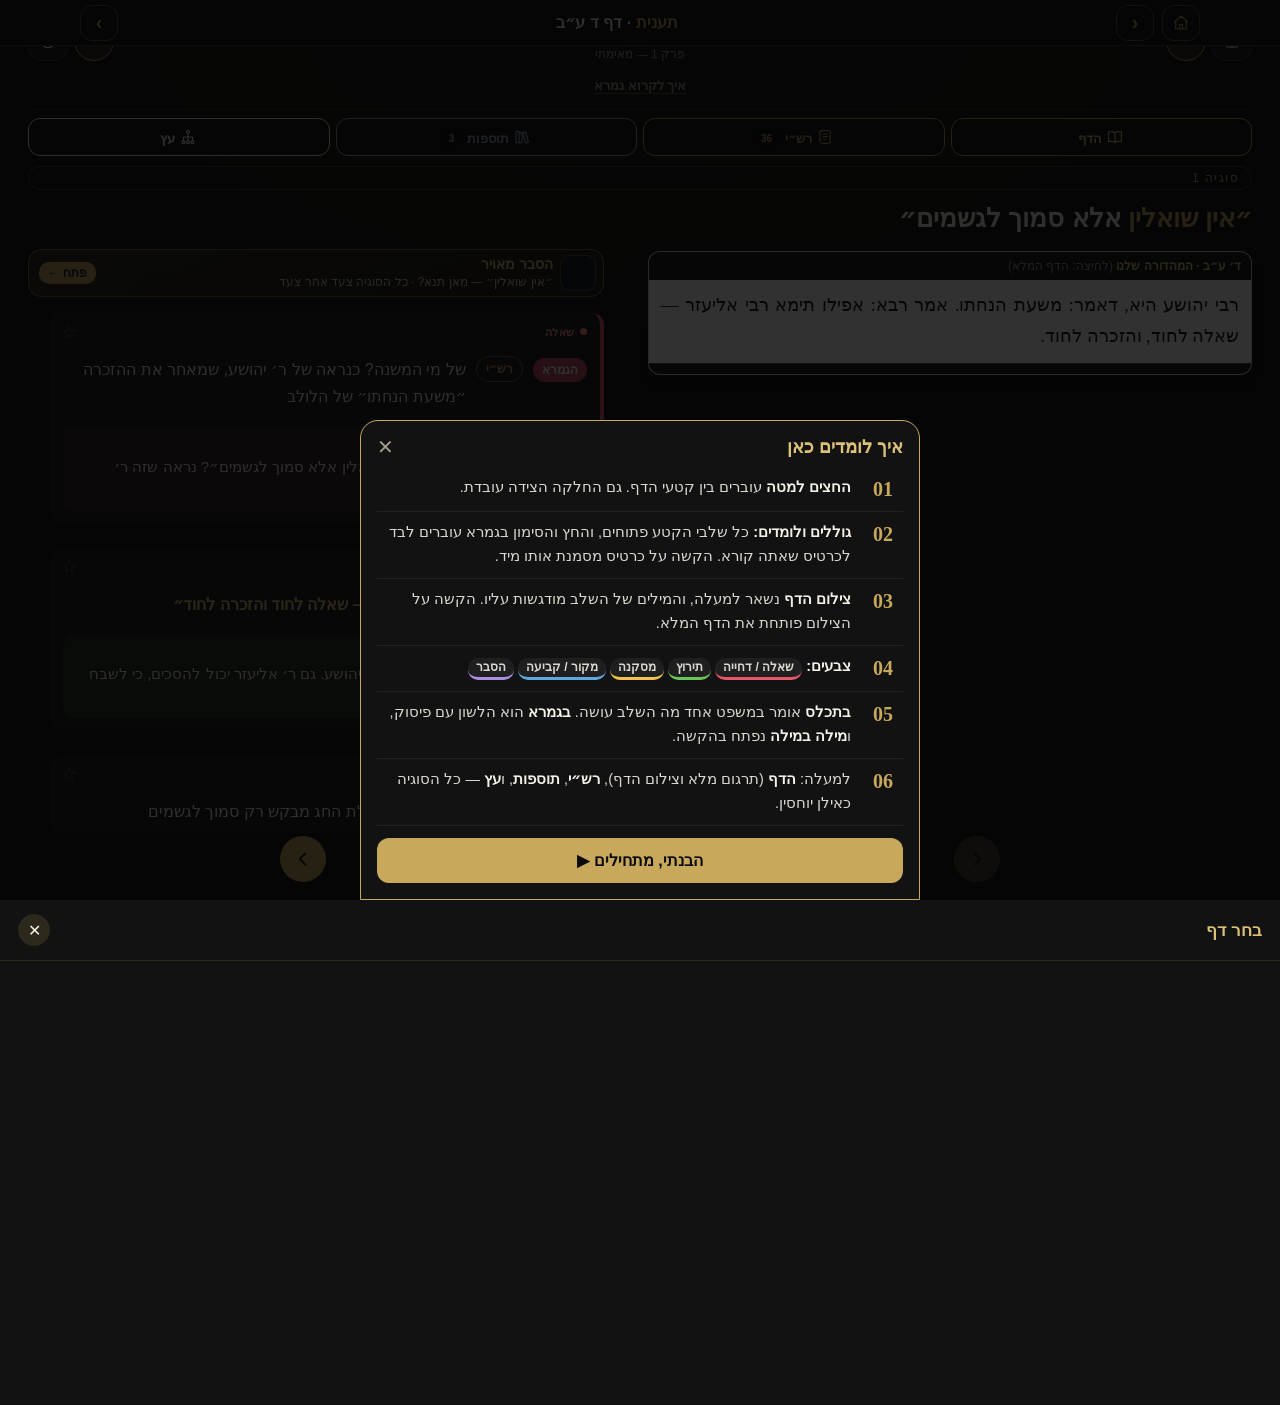
==== commit 22d0b817: "סגירת חורים בכל דפי המהדורה — מתיחה אוטומטית של טורים עד הבלוק הבא Co-Authored-By: Claude Opus 5.5 <" ====
--- a/taanit.html
+++ b/taanit.html
@@ -3984,7 +3984,7 @@
       'נוטלת אלא פסיעה ראשונה דוקא',
       'ומכאן ואילך כיון דדש דש אי נמי',
       'פסיעה ראשונה נוטלת טפי משום'] },
-    { c: 't', x: [552, 1027], y: 1783.84, p: 23.54, L: [
+    { c: 't', x: [562, 1027], y: 1783.84, p: 23.54, L: [
       'דכל התחלות קשות: {*לעולם* יצא אדם בכי טוב.} פי׳ בפרק קמא דפסחים:',
       '<{*משום* מעיינא.} פירוש משום שהבני מעיין הוי קשה להו:'] },
     { c: 't', x: [560, 610], y: 1901.54, p: 23.54, k: 1, L: [
@@ -4050,7 +4050,7 @@
       'יעלילו עליו עלילות מרגל אתה או',
       'גנב: {הבוקר אור והאנשים שולחו',
       'המה וחמוריהם.} מיכן שיצאו בכי'] },
-    { c: 'r', x: [85, 556], y: 1783.84, p: 23.54, L: [
+    { c: 'r', x: [85, 546], y: 1783.84, p: 23.54, L: [
       'טוב והוא הדין ליכנס בכי טוב. יש ספרים דלא כתיב בהו האי קרא',
       'אלא מילתא דרב יהודה סברא הוא ולא בעי׳ קרא: {לא יאכל יותר ממה'] },
     { c: 'r', x: [85, 1027], y: 1830.92, p: 23.54, L: [
@@ -4170,7 +4170,7 @@
       'בתורה אע״ג שאינה לשמה שמתוך שלא לשמה בא לשמה ויש',
       'לומר דתרי שלא לשמה הוי דמה שאמרינן לעולם יעסוק בתורה',
       '>60 <אפילו שלא לשמה היינו כלומר כדי'] },
-    { c: 't', x: [139, 349], y: 485.00, p: 20.0, L: [
+    { c: 't', x: [139, 349], y: 484.29, p: 21.426153846153845, L: [
       'שיקרא רבי או כדי שיכבדוהו ומה',
       'שאמרינן הכא כל העוסק בתורה שלא',
       'לשמה נעשה לו סם המות היינו מי',
@@ -4203,7 +4203,7 @@
       '{*אי* הוו סנו הוו חכימי טפי.} פי׳',
       '>40 אם היו שונאים היופי הוו',
       '~תלמידי חכמים ביותר:'] },
-    { c: 't', x: [168, 232], y: 1125.00, p: 20.0, k: 1, L: [
+    { c: 't', x: [168, 232], y: 1169.92, p: 21.426153846153845, k: 1, L: [
       'בראתים'] },
     { c: 'r', x: [557, 943], y: 385.00, p: 20.0, L: [
       '{נמירינהו לתרוייהו.} ברוך אתה ברוב ההודאות במרבית ההודאות',
@@ -4211,7 +4211,7 @@
       'מרובות וכמו כן בישתבח אל מלך גדול בתשבחות אל ההודאות.',
       'מפי רבי: {לרשעים.} עובדי כוכבים אינן חיין כי תולעתם לא תמות',
       'ואשם לא תכבה: {ופליגא'] },
-    { c: 'r', x: [736, 943], y: 485.00, p: 20.0, L: [
+    { c: 'r', x: [736, 943], y: 484.66, p: 20.686915887850468, L: [
       'דרב יוסף.} דאיהו אמר כתחיית',
       'המתים ולא יותר שבה חיים בני',
       'אדם שהתבואה גדילה בו: {כמטר',
@@ -4265,7 +4265,7 @@
       'הכי אמרי לה דיין משתמר',
       'בכלי מכוער אף התורה מתקיימת',
       'בי יותר משאילו הייתי נאה:'] },
-    { c: 'r', x: [840, 870], y: 1545.00, p: 20.0, k: 1, L: [
+    { c: 'r', x: [840, 870], y: 1581.06, p: 20.686915887850468, k: 1, L: [
       'אי'] } ] },
   '7b': { W: 830, X: 125, Y: 375, H: 1310, dj: { r: ['0:0', '0:0', '0:1', '0:1', '1:1', '1:2', '1:3', '2:1', '2:1', '2:2', '2:2', '2:4', '2:5', '3:3', '3:5', '4:1', '4:4', '4:5', '4:6', '4:6', '5:2', '5:3', '5:5', '6:4', '6:4', '6:4', '7:0', '7:1', '7:4'], t: ['1:2', '3:5', '4:5', '5:5'] }, B: [
     { c: 'g', x: [373, 702], y: 486.05, p: 22.9, from: 'narrow' },
@@ -5164,13 +5164,26 @@
       if (close) bold = false; return o; }).join('');
     return { h, cls, ind }; };
   if (G.box && L.open) { const [x0, y0, x1, y1] = G.box; out += box(x0, y0, x1 - x0, y1 - y0, 'ed-l ed-l-open ed-gbox', `<span class="ed-open ed-b r-${ED.list[0].role}" data-j="0">${L.open}</span>`); }
-  const lastFrom = [...G.B].reverse().find(b => b.c === 'g' && (L[b.from] || []).length);
-  for (const b of G.B) {
+  // בלי חורים: טור פירוש שנגמר שורה־שתיים לפני הבלוק שמתחתיו (הגמרא שמתרחבת, או פירוש על כל הרוחב) — נמתח עד אליו, ומילת השומר שלו זזה איתו
+  const BB = G.B.map(b => ({ ...b })), ov = (a, b) => Math.min(a.x[1], b.x[1]) - Math.max(a.x[0], b.x[0]) > 20;
+  for (const b of BB) { if (b.k) continue;
+    const g = b.c === 'g', nl = g ? (L[b.from] || []).length : b.L.length; if (!nl) continue;
+    const kb = g ? null : BB.find(c => c.k && c.c === b.c && ov(c, b) && Math.abs(c.y - (b.y + nl * b.p)) < b.p * .6), n = nl + (kb ? 1 : 0), end = b.y + n * b.p;
+    const lim = Math.min(...BB.filter(c => c !== b && c !== kb && !c.k && ov(c, b) && c.y > b.y + b.p).map(c => c.y));
+    if (!isFinite(lim) || lim - end < b.p * .4 || lim - end > b.p * 2.6) continue;
+    b.p = (lim - b.y) / n; if (kb) kb.y = b.y + nl * b.p; }
+  // וגם מלמעלה: גמרא שמתחילה שורה־שתיים מתחת לפירוש שמעליה — השורה הראשונה עולה אליו (הסוף נשאר במקום)
+  for (const b of BB) { if (b.c !== 'g' || BB.some(c => c.c === 'g' && c !== b && c.y < b.y)) continue; const nl = (L[b.from] || []).length; if (!nl) continue;
+    const ab = BB.filter(c => c.c !== 'g' && !c.k && ov(c, b) && c.y < b.y).map(c => c.y + c.L.length * c.p); if (!ab.length) continue;
+    const top = Math.max(...ab), end = b.y + nl * b.p; if (b.y - top < b.p * .4 || b.y - top > b.p * 2.6) continue;
+    b.y = top; b.p = (end - top) / nl; }
+  const lastFrom = [...BB].reverse().find(b => b.c === 'g' && (L[b.from] || []).length);
+  for (const b of BB) {
     const w = b.x[1] - b.x[0];
     if (b.c === 'g') { const arr = L[b.from] || [];
       arr.forEach((t, i) => { const g = gline(t, b === lastFrom && i === arr.length - 1, b === lastFrom && i === arr.length - 2);
         // שומר של הגמרא כשהפירוש ממשיך מתחתיה ויש לו שומר משלו בתחתית — לא מציגים (אחרת שורה ריקה באמצע הדף)
-        if (/ed-l-catch/.test(g.cls) && G.B.some(c => c.k && c.y > b.y + i * b.p)) return;
+        if (/ed-l-catch/.test(g.cls) && BB.some(c => c.k && c.y > b.y + i * b.p)) return;
         out += box(b.x[0], b.y + i * b.p, w, b.p, g.cls, g.h); }); continue; }
     if (b.c !== lastC) { cj = -1; lastC = b.c; }   // טור אחר — הפירוש שלפני הדיבור הראשון לא שייך לשלב
     b.L.forEach((t, i) => { const c = cline(t, b);  out += box(b.x[0], b.y + i * b.p, w - c.ind, b.p, `${c.cls} ed-c-${b.c}${b.k ? ' ed-l-catch' : ''}`, c.h); });
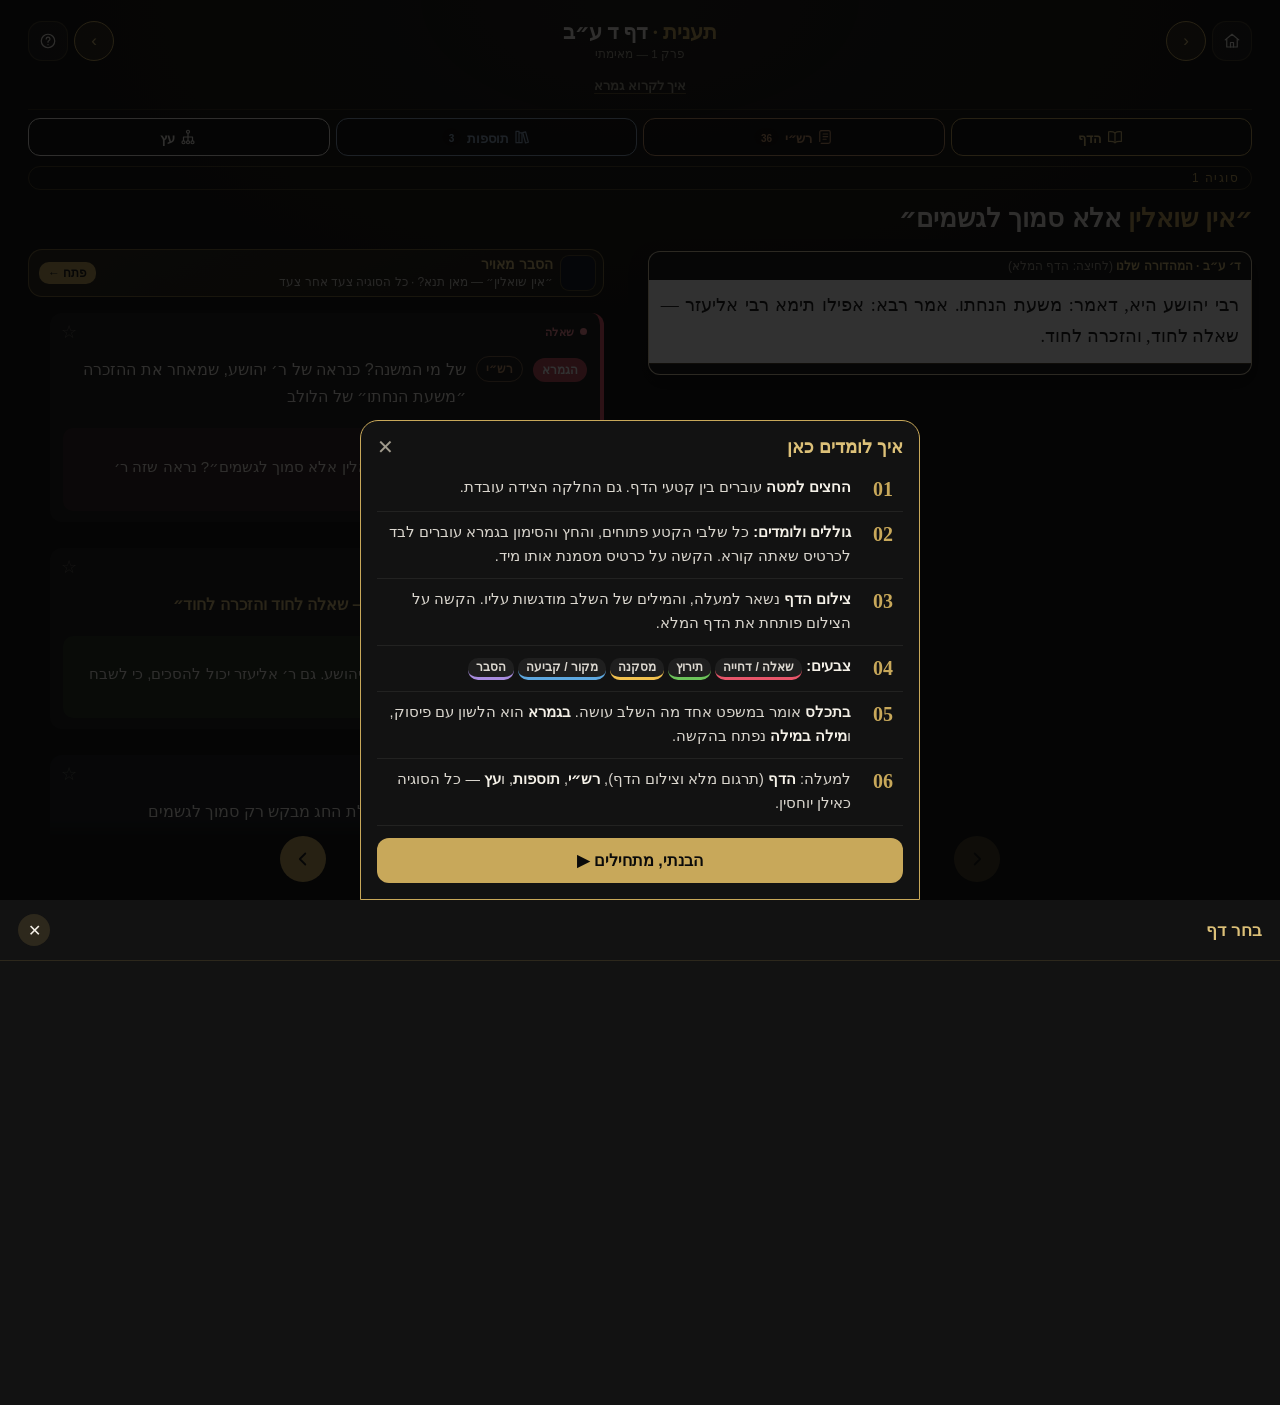
==== commit f0d316ef: "דף י״ב ע״א — דף מלא: קטעים, רש״י, תוספות, מהדורה שורה־שורה, עץ, אנשים, איורים Co-Authored-By: Claude" ====
--- a/taanit.html
+++ b/taanit.html
@@ -2150,9 +2150,9 @@
   <div class="picker-content" id="pickerContent"></div>
 </div>
 
-<script src="data/common.js?v=7ee3a0fa"></script>
-<script src="data/taanit/index.js?v=82025ae0"></script>
-<script src="loader.js?v=5c4ea6e8"></script>
+<script src="data/common.js?v=b760e2dd"></script>
+<script src="data/taanit/index.js?v=024536df"></script>
+<script src="loader.js?v=556d3fbf"></script>
 <script src="explain.js?v=221640a8"></script>
 <script>
 // =======================================================
@@ -2188,7 +2188,7 @@
 }
 
 // ===== 📦 טעינת דף לפי דרישה: התוכן של כל דף נמצא ב־taanit-data/<ref>.js (נבנה ע״י .claude/tools/build.py) =====
-const DATA_V = {"4b": "0af6ac21", "5a": "53d5fd15", "5b": "4779d3c2", "6a": "d5c63d16", "2a": "0893006d", "3a": "63b3536a", "4a": "d9001056", "3b": "06baee53", "2b": "e35eb94f", "6b": "0a8e7e3e", "7a": "83be42c8", "7b": "f7207bf5", "8a": "5a228eff", "8b": "baebfd4b", "9a": "0f7b5a0f", "9b": "575ed87c", "10a": "84f8ab99", "10b": "57d9d56f", "11a": "4e6a4d36", "11b": "4a215fb6"};
+const DATA_V = {"4b": "0af6ac21", "5a": "53d5fd15", "5b": "4779d3c2", "6a": "d5c63d16", "2a": "0893006d", "3a": "63b3536a", "4a": "d9001056", "3b": "06baee53", "2b": "e35eb94f", "6b": "0a8e7e3e", "7a": "83be42c8", "7b": "f7207bf5", "8a": "5a228eff", "8b": "baebfd4b", "9a": "0f7b5a0f", "9b": "575ed87c", "10a": "84f8ab99", "10b": "57d9d56f", "11a": "4e6a4d36", "11b": "4a215fb6", "12a": "cece8048"};
 const LOADED = new Set(), PAGE_WAIT = {};
 const isBuilt = ref => Object.prototype.hasOwnProperty.call(DATA_V, ref);
 const isLoaded = ref => !isBuilt(ref) || LOADED.has(ref);
@@ -2288,7 +2288,7 @@
   }
 }
 function lastBuiltRef() { return MAS.refs[MAS.refs.length - 1]; }
-const AMUD_NAME = { '2a': 'ב׳ ע״א', '2b': 'ב׳ ע״ב', '3a': 'ג׳ ע״א', '3b': 'ג׳ ע״ב', '4a': 'ד׳ ע״א', '4b': 'ד׳ ע״ב', '5a': 'ה׳ ע״א', '5b': 'ה׳ ע״ב', '6a': 'ו׳ ע״א', '6b': 'ו׳ ע״ב', '7a': 'ז׳ ע״א', '7b': 'ז׳ ע״ב', '8a': 'ח׳ ע״א', '8b': 'ח׳ ע״ב', '9a': 'ט׳ ע״א', '9b': 'ט׳ ע״ב', '10a': 'י׳ ע״א', '10b': 'י׳ ע״ב', '11a': 'י״א ע״א', '11b': 'י״א ע״ב' };
+const AMUD_NAME = { '2a': 'ב׳ ע״א', '2b': 'ב׳ ע״ב', '3a': 'ג׳ ע״א', '3b': 'ג׳ ע״ב', '4a': 'ד׳ ע״א', '4b': 'ד׳ ע״ב', '5a': 'ה׳ ע״א', '5b': 'ה׳ ע״ב', '6a': 'ו׳ ע״א', '6b': 'ו׳ ע״ב', '7a': 'ז׳ ע״א', '7b': 'ז׳ ע״ב', '8a': 'ח׳ ע״א', '8b': 'ח׳ ע״ב', '9a': 'ט׳ ע״א', '9b': 'ט׳ ע״ב', '10a': 'י׳ ע״א', '10b': 'י׳ ע״ב', '11a': 'י״א ע״א', '11b': 'י״א ע״ב', '12a': 'י״ב ע״א' };
 // שורות רחבות (כל רוחב הדף) מוגדלות לגודל אותיות כמו בטור הצר, וגוללות לצד המילים המסומנות
 function srcZoom(src) { if (matchMedia('(min-width: 1100px)').matches) return 1;   // מחשב: הטור רחב מספיק, בלי גלילה לצדדים
   return Math.max(1, Math.min(1.9, src.box[2] / 27)); }
@@ -2679,6 +2679,48 @@
     'הוו שכיחי קמיה דרבא ‖ כי נח נפשיה דרבא אתו לקמיה דרב פפא ‖ כל אימת',
     'דהוה אמר להו שמעתא ולא הוה מסתברא להו הוו מרמזי אהדדי ‖ חלש דעתיה',
     'אקרויה',
+  ] },
+  '12a': { side: 'tos', tos: [
+    ['12a:1:0', 'כל תענית שלא שקעה עליו חמה לא שמיה תענית', 'פירוש: במסכת עבודה זרה פרק אין מעמידין, וכן בחלוק שאין לו אימרא — פירש התם. וכל הפסק דמתענין לשעות: דכל תענית צריך לקבלו מבערב בתפלת המנחה, בשומע תפלה; ואם הוא שבת — באלהי נצור. וצריך שיאמר ״למחר אהיה בתענית יחיד״, כי היכי דליכא למטעי בתענית צבור.'],
+    ['12a:2:1', 'התם לצעורי נפשיה בעלמא', 'ואע״ג דאמרינן משחרב בית המקדש בטלה מגילת תענית, והאי עובדא דרבי אליעזר בר צדוק היה לאחר חורבן — דאי קודם החורבן, אמרינן: כיון שיש שלום אין שם גזירות המלכות — האי תנא סבר דלא בטלה.'],
+    ['12a:5:5', 'יאסר', 'פירוש: ״יאסר״ באל״ף — הוי לשון אסור, שאסר עצמו; ו״ייסר״ — הוי לשון הסרה, כלומר יסור מן הנדר, יהיה מותר לאכול למחר, שיהיה יום טוב ואין להתענות.'],
+    ['12a:6:3', 'ואם גזרתנו קודם לנדרו ידחה נדרו מפני גזרתנו', 'אומר ר״י: ידחה נדרו מכל וכל, ולא ישלים אותו תענית. והר״י מספק בדבר, ויש להחמיר: דדוקא אותו יום לא יתענה, אבל ישלים אותו ליום מחר. וכן יש ליזהר שלא להתענות בראש חדש ובחנוכה ובפורים, דמאלו ודאי לא בטלה מגילת תענית.'],
+  ], narrow: [
+    'הא דאמרת מתענין לשעות והוא שלא טעם',
+    'כלום עד הערב ‖ א״ל אביי הא תענית מעלייתא',
+    'היא ‖ לא צריכא דאימלך אימלוכי ‖ ואמר רב',
+    'חסדא כל תענית שלא שקעה עליו חמה',
+    'לאו שמיה תענית ‖ מיתיבי אנשי משמר',
+    'מתענין ולא משלימין ‖ התם לצעורי נפשיה',
+    'בעלמא הוא ‖ תא שמע דא״ר אליעזר בן',
+    'צדוק אני מבני בניו של סנאב בן בנימין',
+    'ופעם אחת חל ט׳ באב להיות בשבת',
+    'ודחינוהו לאחר השבת והתענינו בו ולא',
+    'השלמנוהו מפני שיו״ט שלנו הוא ‖ התם נמי',
+    'לצעורי נפשיה בעלמא הוא ‖ תא שמע דאמר',
+    'רבי יוחנן אהא בתענית עד שאבוא לביתי',
+    '‖ התם לשמוטיה נפשיה מבי נשיאה הוא',
+    'דעבד ‖ אמר שמואל כל תענית שלא קיבל',
+    'עליו מבעוד יום לאו שמיה תענית ‖ ואי יתיב',
+    'מאי ‖ אמר רבה בר שילא דמי למפוחא דמליא',
+    'זיקא ‖ אימת מקביל ליה ‖ רב אמר במנחה',
+    '‖ ושמואל אמר בתפלת המנחה ‖ אמר רב יוסף',
+    'כוותיה דשמואל מסתברא דכתיב במגילת',
+    'תענית להן כל איניש דייתי עלוהי מקדמת',
+  ], wide: [
+    'דנא ייסר ‖ מאי לאו ייסר עצמו בצלו ‖ לא יאסר עצמו ‖ פליגי בהא רבי חייא ורבי',
+    'שמעון ברבי חד אמר ייסר וחד אמר יאסר ‖ מ״ד ייסר כדאמרינן ‖ למאן',
+    'דאמר יאסר מאי היא ‖ דתניא במגילת תענית כל איניש דייתי עלוהי מקדמת',
+    'דנא יאסר כיצד יחיד שקיבל עליו שני וחמישי של כל השנה כולה',
+    'ואירעו בם ימים טובים הכתובין במגילת תענית אם נדרו קודם לגזרתנו',
+    'יבטיל נדרו את גזרתנו ואם גזרתנו קודמת לנדרו תבטל גזרתנו את',
+    'נדרו ‖ תנו רבנן עד מתי אוכל ושותה עד שיעלה עמוד השחר דברי רבי',
+    '‖ רבי אליעזר בר שמעון אומר עד קרות הגבר ‖ אמר אביי לא שנו',
+    'אלא שלא גמר סעודתו אבל גמר סעודתו אינו אוכל ‖ איתיביה רבא',
+    'גמר ועמד הרי זה אוכל ‖ התם כשלא סילק ‖ איכא דאמרי אמר רבא',
+    'לא שנו אלא כשלא ישן אבל ישן אינו אוכל ‖ איתיביה אביי ישן',
+    'ועמד הרי זה אוכל ‖ התם במתנמנם ‖ היכי דמי מתנמנם ‖ אמר רב אשי',
+    'נים',
   ] },
   '11b': { side: 'tos', tos: [
     ['11b:0:0', 'כאילו קדוש הקב״ה', 'פירוש: והא אמר לעיל שנקרא קדוש, כלומר שהיושב בתענית נקרא קדוש — ומשני: לא קשיא.'],
@@ -3708,6 +3750,110 @@
 // יחידות: פיקסלים בדף (W = רוחב). בלוק = {c: g/r/t, x: [שמאל, ימין], y: ראש השורה הראשונה, p: גובה שורה, n?: מספר שורות גמרא, L?: שורות}
 // בשורה: {…} = דיבור המתחיל (מודגש, נמשך בין שורות), *מילה* = אות גדולה, ~ בהתחלה = שורה קצרה באמצע, >N = הזחה מימין
 const ED_GEO = {
+  '12a': { W: 1035, X: 30, Y: 345, H: 1665, dj: { r: ['0:0', '0:2', '1:0', '1:1', '1:1', '1:2', '2:0', '2:0', '3:0', '3:1', '4:1', '4:2', '5:1', '5:2', '5:3', '5:4', '5:4', '5:4', '6:0', '6:2', '6:3', '7:0', '7:1', '7:2', '7:3', '7:4', '8:0', '8:0', '8:2'], t: ['1:0', '2:1', '5:5', '6:3'] }, B: [
+    { c: 'g', x: [343, 756], y: 479.33, p: 28.84, from: 'narrow' },
+    { c: 'g', x: [40, 756], y: 1085.31, p: 28.88, from: 'wide' },
+    { c: 't', x: [40, 535], y: 349.30, p: 25.1, L: [
+      '{*כל* תענית שלא שקעה עליו חמה לא שמיה תענית.} פי׳ במסכת',
+      '>40 ע״ז פרק אין מעמידין וכן בחלוק שאין לו אימרא',
+      'פירש התם וכל הפסק דמתענין לשעות דכל תענית צריך לקבלו',
+      'מבערב בתפלת המנחה בשומע תפלה ואם הוא שבת באלהי נצור'] },
+    { c: 't', x: [40, 308], y: 449.76, p: 25.48, L: [
+      'וצריך שיאמר למחר אהיה בתענית',
+      'יחיד כי היכי דליכא למטעי בתענית',
+      'צבור: {*התם* לצעורי נפשיה',
+      'בעלמא.} ואע״ג דאמרינן',
+      'משחרב בית המקדש בטלה',
+      'מגילת תענית והאי עובדא דרבי',
+      'אליעזר בר צדוק היה לאחר חורבן',
+      'דאי קודם החורבן אמרינן',
+      'כיון שיש שלום אין שם גזירות',
+      'המלכות האי תנא סבר דלא בטלה:',
+      '{*יאסר.*} פי׳ יאסר באל״ף הוי לשון',
+      '>40 אסור שאסר עצמו וייסר',
+      'הוי לשון הסרה כלומר יסור מן הנדר',
+      'יהיה מותר לאכול למחר שיהיה',
+      '~יום טוב ואין להתענות:',
+      '{*ואם* גזרתנו קודם לנדרו ידחה',
+      '>40 נדרו מפני גזרתנו.} אומר',
+      'ר״י ידחה נדרו מכל וכל ולא ישלים',
+      'אותו תענית והר״י מספק בדבר',
+      'ויש להחמיר דדוקא אותו יום לא',
+      'יתענה אבל ישלים אותו ליום מחר',
+      'וכן יש ליזהר שלא להתענות בר״ח',
+      'חדש ובחנוכה ובפורים דמאלו',
+      '<ודאי לא בטלה מגילת תענית:'] },
+    { c: 't', x: [120, 175], y: 1061.28, p: 25.48, k: 1, L: [
+      'נים'] },
+    { c: 'r', x: [564, 1059], y: 349.30, p: 25.1, L: [
+      '{הא דאמרת מתענין לשעות והוא שלא טעם כלום כל אותו היום.}',
+      'כלומר לא אמרו במתענה שאכל בו ביום כגון שהתחיל להתענות',
+      'עד חצי היום ואח״כ אכל דאין זה עינוי ואם אכל קודם חצות אין',
+      'בכך כלום דאינו תענית של כלום אלא כשהשלים כל היום אע״פ'] },
+    { c: 'r', x: [792, 1059], y: 449.76, p: 25.48, L: [
+      'שלא קיבלו עליו מאתמול. ופריך אי',
+      'דקבל עליו להתענות עד חצי יום',
+      'והדר מתענה כל היום האי תעניתא',
+      'מעליא הוא ופשיטא דתענית גמור',
+      'הוא ואפילו תפלת תענית נמי מתפלל',
+      'עליו ולא איצטריך לאוקומי הלכה',
+      'בהכי דזהו תענית גמור והאי מקשה',
+      'סבר דהאי הלכה מתענין לשעות',
+      'כמשמעו דיכול להתענות עד חצי',
+      'היום מתענה קרינא ביה: {לא',
+      'צריכא דאמליך אימלוכי.} כלומר לא',
+      'היה בדעתו כלל להתענות אלא אתא',
+      'ליה טרדא ולא אכל עד חצי היום',
+      'וכי מטא חצי יום ממליך אמר הואיל',
+      'והתעניתי עד חצי היום אתענה כל',
+      'היום: {שלא שקעה עליו חמה.} שלא',
+      'התענה עד אותה שעה: {אנשי',
+      'משמר.} כהנים ולוים העובדין מתענין',
+      'כדלקמן בפרק סדר תעניות: {ולא',
+      'משלימין.} לפי שהן עסוקין בעבודה',
+      'ואין יכולים להשלים. אלמא אע״ג',
+      'דאינו משלים מתענה קרי ליה:',
+      '{לצעורי נפשייהו.} עם הצבור אבל',
+      'אינו תענית לא להתפלל תפלת עננו',
+      'ולא לקובעו עליו חובה כלל וכל שעה',
+      'שהוא רוצה לאכול אוכל: {מבני',
+      'סנאב בן בנימין.} משבט בנימין:',
+      '{שיו״ט שלנו היה.} כדלקמן בשלשה',
+      'פרקים זמן עצי כהנים',
+      'והעם כו׳ על בחמשה באב בני',
+      'פרעוש בן יהודה בעשרה בו בני',
+      'סנאב בן בנימין שעל ידי מעשה',
+      'קבעו להן חכמים להתנדב עצים',
+      'ולהביא למערכה וכשמגיע זמנו',
+      'מביאין אותן ומדליקין אותן על גבי',
+      'המזבח אע״פ שהיו שם שאר עצים',
+      'הרבה. משא״כ בשאר מתנדבי עצים',
+      'דאין מבערין אותן בזמן שיש עצים',
+      'אחרים. במסכת מנחות',
+      'אמרינן המתנדב עצים לא יפחות'] },
+    { c: 'r', x: [40, 1059], y: 1470.26, p: 25.48, L: [
+      'משני גזירין ועצים טעונין מליחה טעונים הגשה כו׳: {דאמר רבי יוחנן.} פעמים שהיה אומר אהא בתענית עד שאבוא לביתי ואי מטי',
+      'לביתיה בשתים או בג׳ שעות ביום הוה אכיל וקרי ליה מתענה: {לשמוטיה נפשיה מבי נשיאה.} דלא ליטרחוהו למיכל בהדייהו שהיה מבקש',
+      'הימנו שיאכל עמו היה אומר כן שלא יטריחנו לאכול עמו ומיהו לא הוי תענית שאם היה רוצה היה אוכל מיד ואין בנדרו כלום: {ואי יתיב',
+      'מאי.} מי סליק לתענית אי לא: {למפוחא.} הוא המפוח שנופחין בו הנפחין את האור המתמלא ברוח אף זה נתמלא רוח שלא אכל בחנם:',
+      '{במנחה.} בזמן המנחה ואפילו בשוק אומר הריני מחר בתענית: {בתפלת המנחה.} בסופה תוספת רילוי ותחנונים עד שאומר הריני',
+      'מחר בתענית. ודוקא נקט מנחה משום דסמוך לתחלת יום תעניתו לאפוקי תפלת יוצר ודיקא נמי מדפסיק שמואל ופליג אדרב דאמר',
+      'בזמן המנחה שיעורא יתירא: {כדכתיב במגילת תענית.} לסוף ימים טובים הכתובים במגילת תענית כתיב בה מקדמת דנא ייסר לעיל',
+      'מינה תני אילין יומיא די לא להתענאה בהון להן כל איניש דייתי עלוהי תענית מן קדמת דנא לפני אלו ימים טובים כגון שקיבל עליו עשרה',
+      'תעניות או עשרים ונכנסו אלו הימים בהם: {ייסר בצלו.} בתפלה ואי לא קבליה עליה בתפלת המנחה לא דחי להנך ימים טובים. אלמא דעיקר',
+      'תענית בעי לקבולי בתפלת המנחה עילויה ואי לא קבליה עילויה בתפלת המנחה לא עשה כלום: {ייסר.} לשון ואסרה אסר:',
+      '{בצלו.} לשון תפלה. איכא דאמרי לשון נדר שקבל עליו להתענות כמו הרימותי ידי אל ה׳ דמתרגמינן ארימית ידי בצלו ואין רבי מודה.',
+      'הא דקתני דכתיב משום דמגילת תענית היתה נכתבת לבד לזכרון נסים: {וחד אמר יאסר.} דלא הוה תני ייסר בצלו דמשמע דוקא',
+      'כדאמרינן אי מקבל בתפלת המנחה אין ואי לא לא אלא יאסר דמשמע יהא אסור לאכול אי אתי עליה תענית מן קדמת דנא בין בתפלה בין',
+      'שלא בתפלה: {מאי היא.} מאי קסבר. ומשני כדתניא יחיד שקבל עליו תענית שני וחמישי של כל השנה כולה כלומר כדמפרש בהדיא אם נדרו',
+      'קודם לגזרתנו כו׳ ולא שנא בין בתפלה בין שלא בתפלה: {קודם גזרתנו.} קודם שגזרו חכמים ימים טובים הללו אבל משגזרו אע״פ שהתחיל',
+      'תעניותיו קודם הזמנים הללו לא דחו: {עד מתי אוכל ושותה.} בלילה כשמתענה למחר בכל תעניות שהוא אוכל משתחשך ואפילו בתענית',
+      'יחיד קא מיירי: {עד קרות הגבר.} אפילו פעם ראשונה קאמר מדקאמר גבי יוצא יחידי בלילה בסדר יומא עד שישלש: {שלא גמר',
+      'סעודתו.} אבל גמר דברי הכל אינו אוכל: {אכל ועמד.} אע״פ שבירך ועמד משולחנו חוזר ואוכל ואין בכך כלום: {שלא סילק.} את הטבלא',
+      'דלאו עקירה היא ולא אסח דעתיה מאכילה וכסעודה אריכתא דמיא: {איכא דאמרי אמר רבא כו׳.} והלכה כאיכא דאמרי אוכל ושותה עד',
+      '<שיישן קבע ועד שיעלה עמוד השחר כרבי: {אבל ישן.} הפסקה היא ושוב אינו אוכל: {התם.} לאו ישן ממש אלא מתנמנם שומליי״ר בלע״ז:'] },
+    { c: 'r', x: [90, 150], y: 1979.86, p: 25.48, k: 1, L: [
+      'תיר'] } ] },
   '11b': { W: 1000, X: 60, Y: 395, H: 1610, dj: { r: ['0:0', '0:0', '0:1', '1:0', '1:0', '2:1', '1:1', '2:0', '3:1', '3:2', '3:2', '4:0', '4:1', '5:0', '5:1', '5:2', '6:1', '6:2', '6:3', '6:3'], t: ['0:0', '1:0', '2:0', '3:1', '3:2'] }, B: [
     { c: 'g', x: [357, 759], y: 523.14, p: 28.22, from: 'narrow' },
     { c: 'r', x: [60, 545], y: 395.55, p: 24.9, L: [
@@ -3827,20 +3973,19 @@
   '11a': { W: 935, X: 88, Y: 352, H: 1460, dj: { r: ['0:0', '0:0', '0:1', '1:0', '1:3', '2:0', '2:2', '3:1', '3:3', '4:1', '4:2', '6:1', '6:4', '7:1', '7:2', '7:2', '7:2', '9:1', '8:1', '8:3'], t: ['2:0', '8:0'] }, B: [
     { c: 'g', x: [364, 735], y: 472.99, p: 26.02, from: 'narrow' },
     { c: 'g', x: [90, 735], y: 966.50, p: 26.0, from: 'wide' },
-    { c: 't', x: [90, 540], y: 354.31, p: 22.98, L: [
-      '{*אסור* לאדם לשמש מטתו בשני רעבון.} ואם תאמר והא יוכבד',
-      'נולדה בין החומות ומסתמא היו כולם משמשין',
-      'מטותיהן בשני רעבון ויש לומר דלא אסור אלא למי שרוצה',
-      '<לנהוג עצמו בחסידות ויוסף לא שימש מטתו משום חסידות:'] },
-    { c: 'r', x: [545, 1009], y: 354.31, p: 22.98, L: [
+    { c: 't', x: [90, 528], y: 354.31, p: 22.98, L: [
+      '{*אסור* לאדם לשמש מטתו בשני רעבון.} ואם תאמר',
+      'והא יוכבד נולדה בין החומות ומסתמא היו כולם משמשין מטותיהן',
+      'בשני רעבון ויש לומר דלא אסור אלא למי שרוצה לנהוג עצמו',
+      '<בחסידות ויוסף לא שימש מטתו משום חסידות:'] },
+    { c: 'r', x: [558, 1009], y: 354.31, p: 22.98, L: [
       '{דיתיב בארבא.} שהולך בספינה. משום מזוני איכא משום מעיינא',
       'ליכא: {מאוונא לאוונא.} מקום מלון התגרים מכפר לכפר דמשתכחי',
       'מזוני וליכא למיחש למזוני ולמעיינא איכא למיחש: {כל פרסה ופרסה',
-      'אכיל ריפתא.} קסבר רב פפא הא דאמור רבנן לא ליכול טפי משום',
-      '<מעיינא ואיהו לא מיסתפי ממעיינא'] },
+      'אכיל ריפתא.} קסבר רב פפא הא דאמור רבנן לא ליכול טפי משום'] },
+    { c: 'r', x: [345, 1009], y: 446.23, p: 22.98, L: [
+      'מעיינא ואיהו לא מיסתפי ממעיינא דבעל בטן הוה. ענין אחר כריסו רחבה כדאיתא בבבא מציעא'] },
     { c: 'r', x: [772, 1009], y: 469.21, p: 22.98, L: [
-      'דבעל בטן הוה. ענין אחר כריסו',
-      'רחבה כדאיתא בבבא מציעא',
       'דקא חשיב אבריה דרב פפא וכאיש',
       'גבורתו ולפיכך יכול לאכול הרבה ואינו',
       'מזיק לו: {מיתה משונה.} מת בחרב',
@@ -5167,7 +5312,9 @@
   // בלי חורים: טור פירוש שנגמר שורה־שתיים לפני הבלוק שמתחתיו (הגמרא שמתרחבת, או פירוש על כל הרוחב) — נמתח עד אליו, ומילת השומר שלו זזה איתו
   const BB = G.B.map(b => ({ ...b })), ov = (a, b) => Math.min(a.x[1], b.x[1]) - Math.max(a.x[0], b.x[0]) > 20;
   for (const b of BB) { if (b.k) continue;
-    const g = b.c === 'g', nl = g ? (L[b.from] || []).length : b.L.length; if (!nl) continue;
+    const g = b.c === 'g', arr0 = g ? (L[b.from] || []) : b.L; let nl = arr0.length; if (!nl) continue;
+    // שומר של הגמרא שלא מוצג (יש שומר בתחתית הדף) — לא תופס שורה
+    if (g && nl > 1 && arr0[nl - 1].split(/\s+/).filter(w => w && w !== '‖').length < 3 && BB.some(c => c.k && c.y > b.y + (nl - 1) * b.p)) nl--;
     const kb = g ? null : BB.find(c => c.k && c.c === b.c && ov(c, b) && Math.abs(c.y - (b.y + nl * b.p)) < b.p * .6), n = nl + (kb ? 1 : 0), end = b.y + n * b.p;
     const lim = Math.min(...BB.filter(c => c !== b && c !== kb && !c.k && ov(c, b) && c.y > b.y + b.p).map(c => c.y));
     if (!isFinite(lim) || lim - end < b.p * .4 || lim - end > b.p * 2.6) continue;
